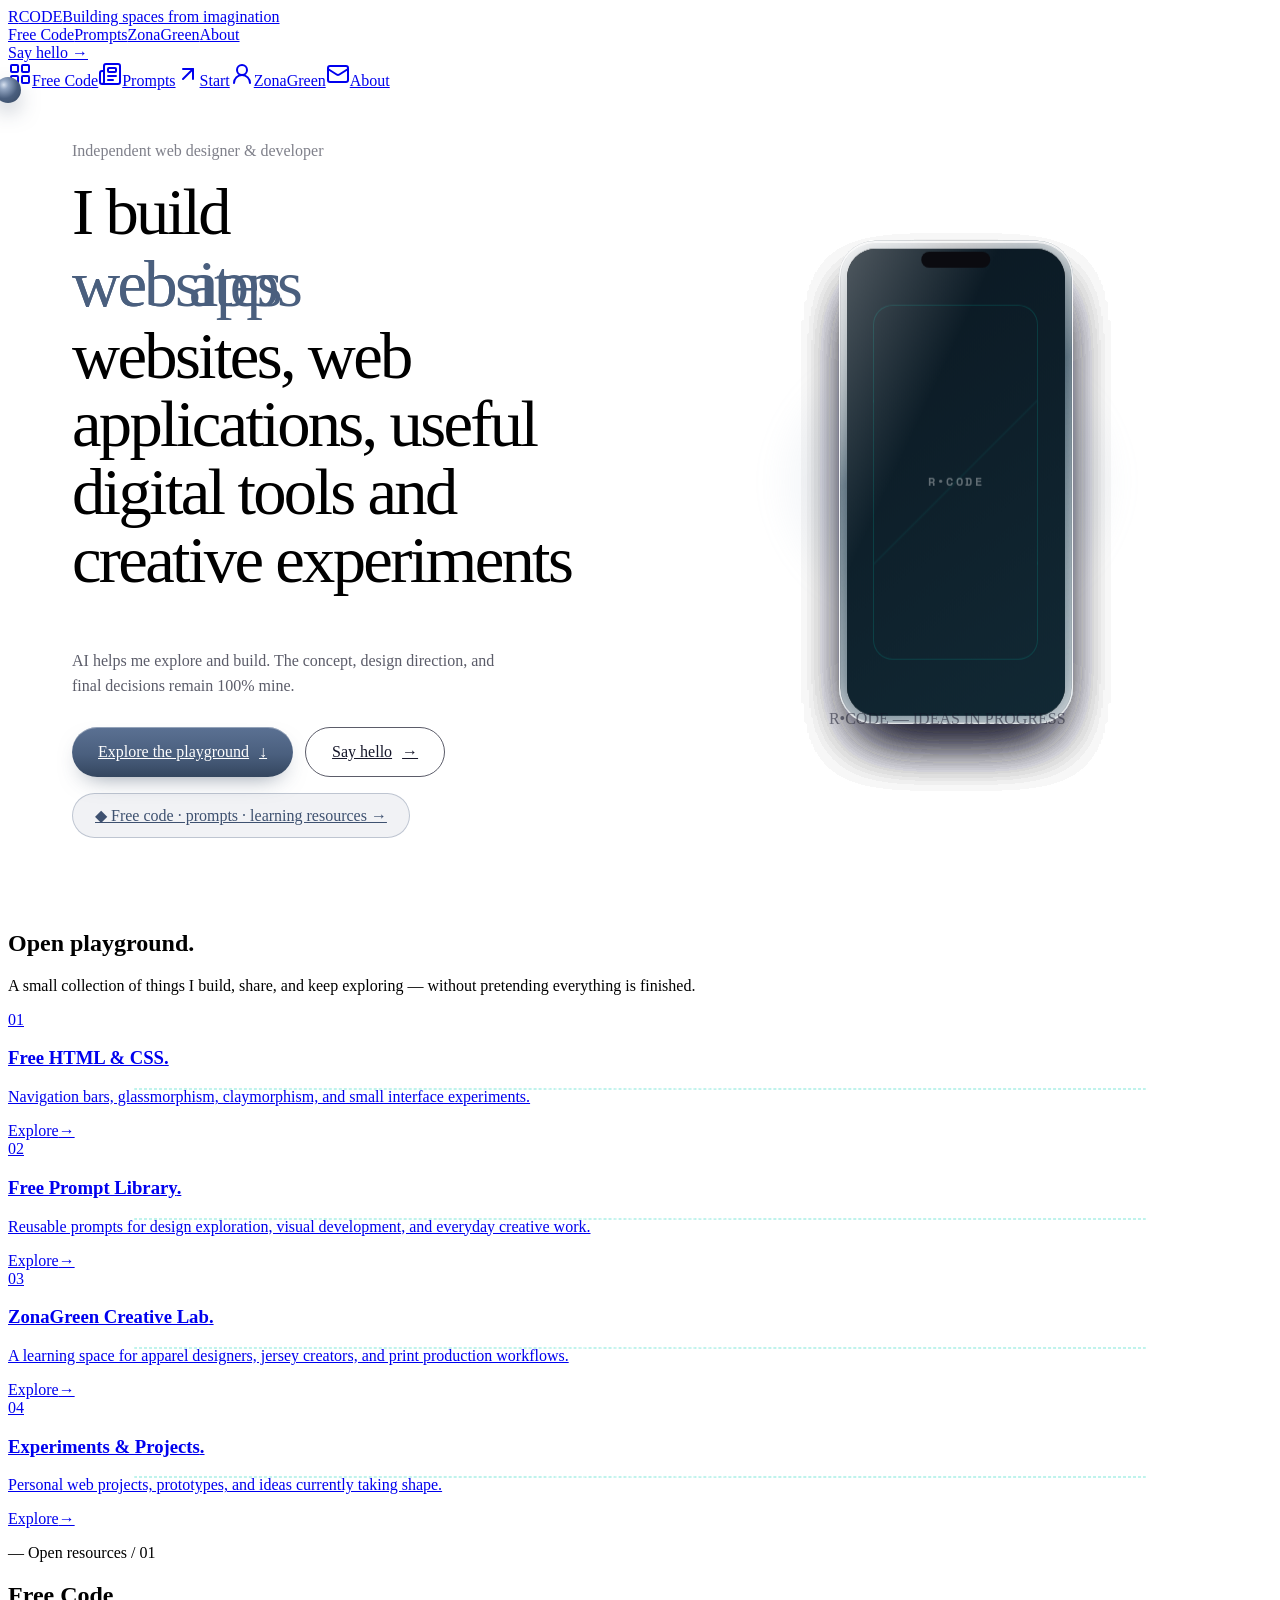
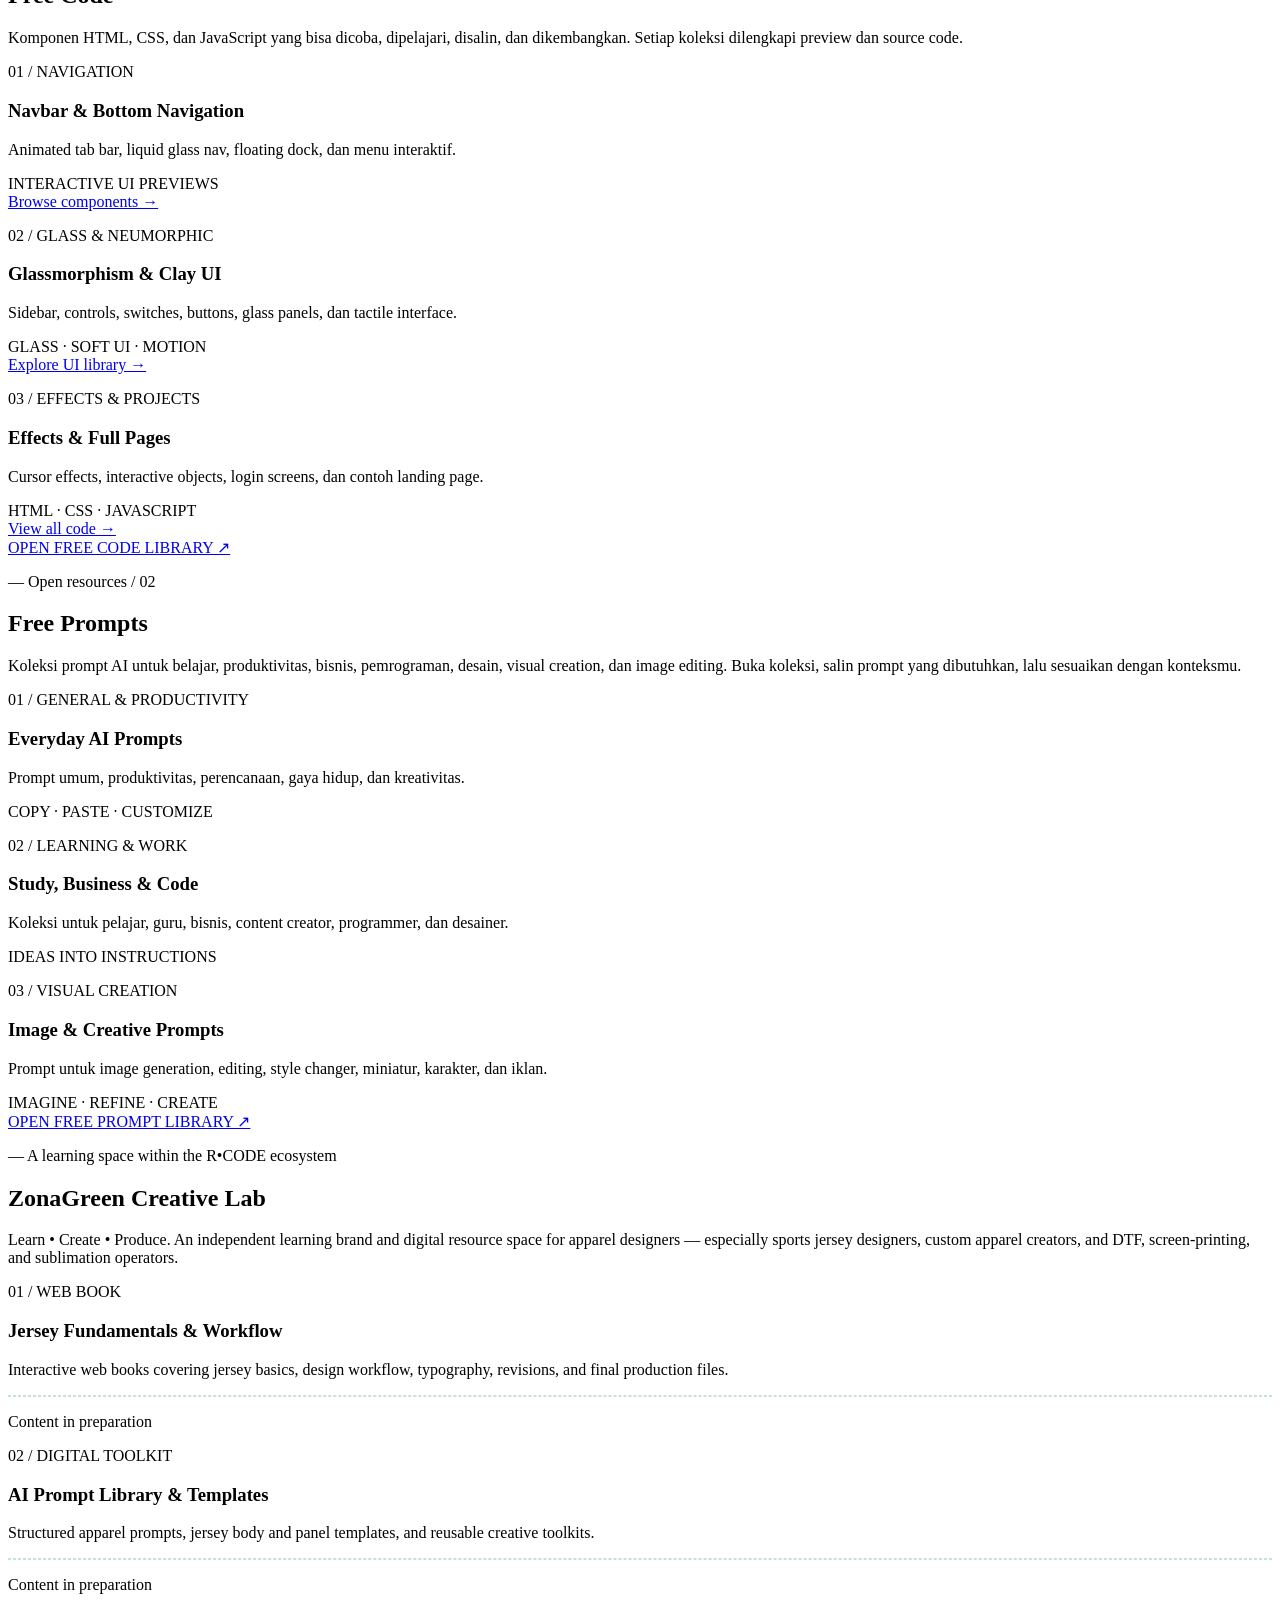
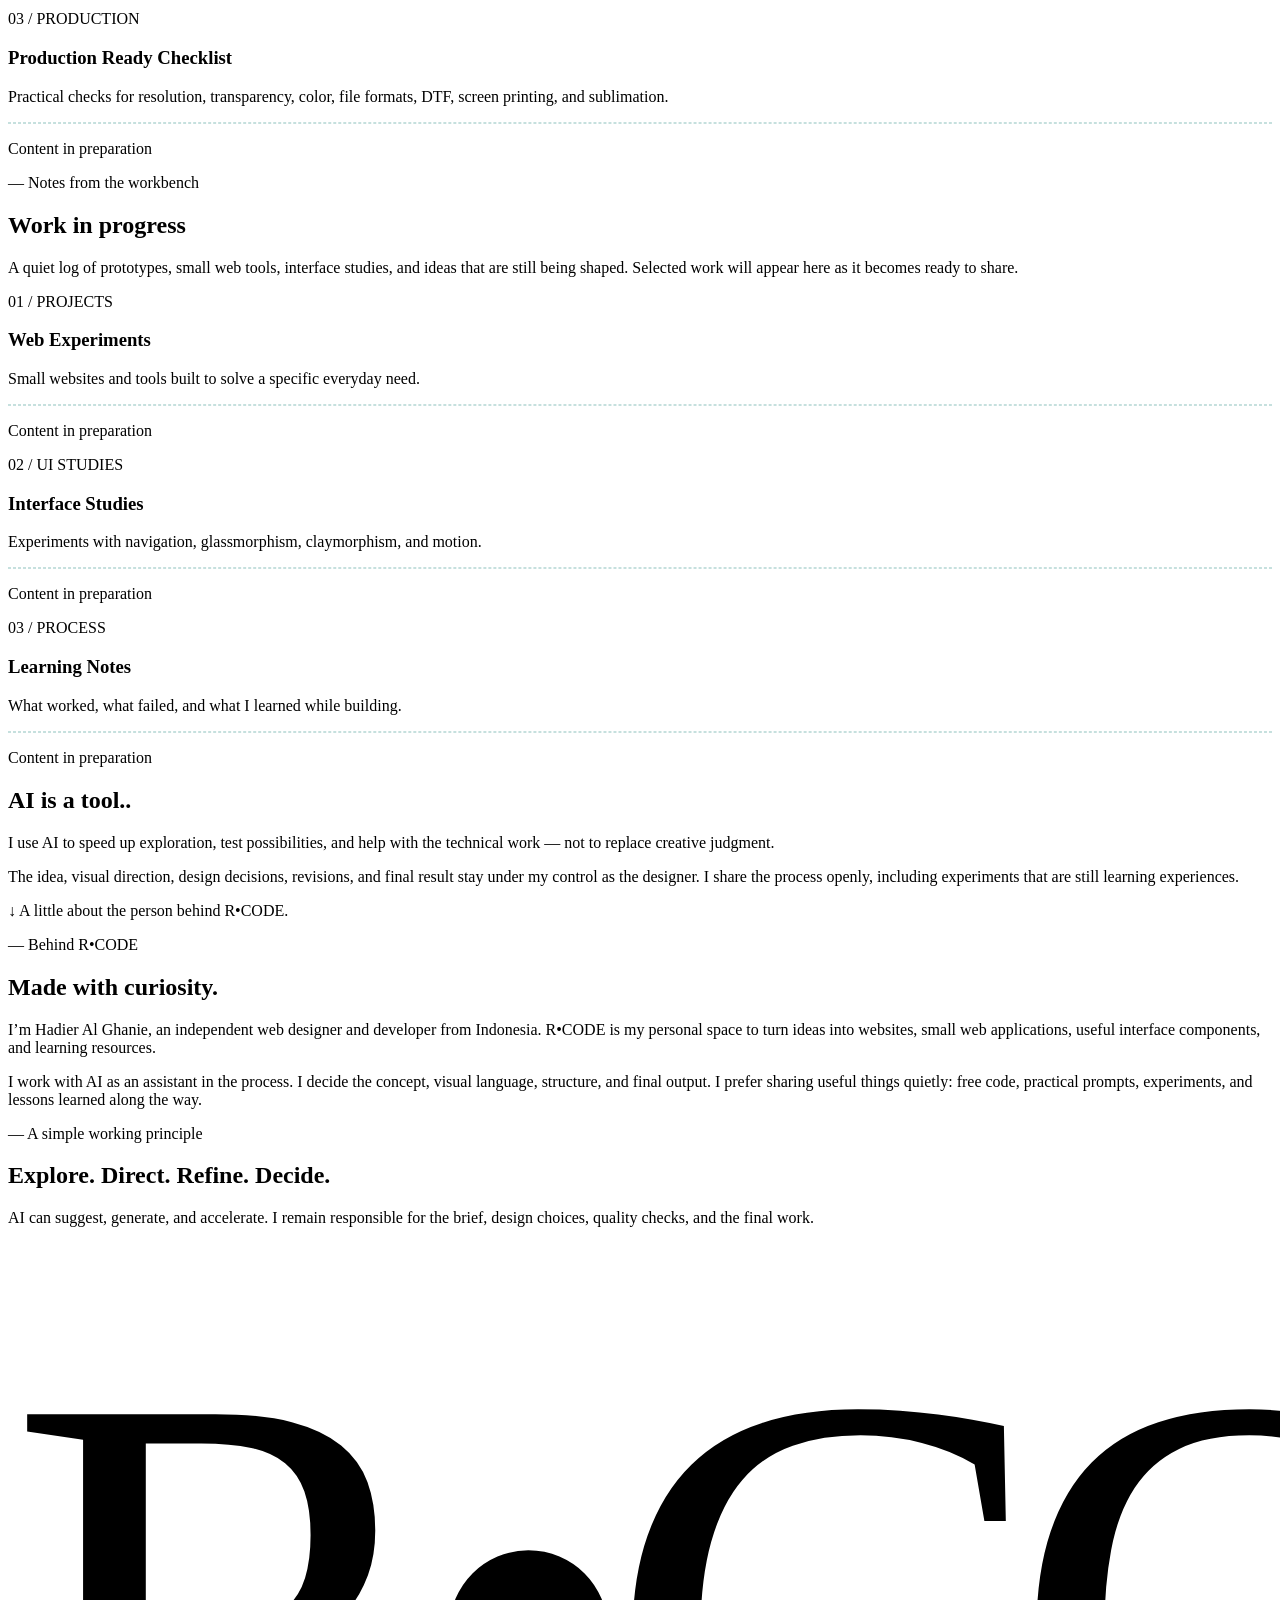
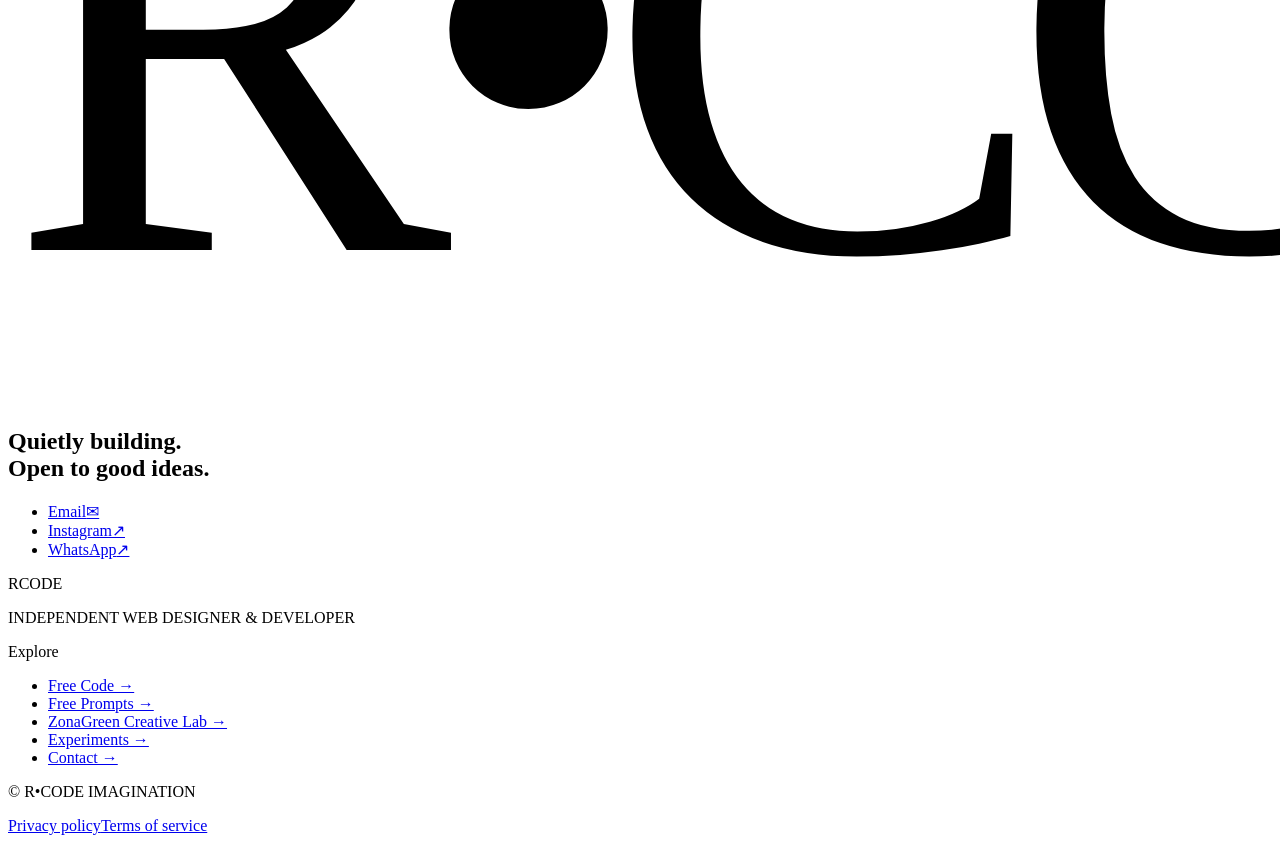
==== index.html @ 0c448fa1 "Add files via upload" ====
<!DOCTYPE html>

<html lang="id">
<!-- Mirrored from https://arungpalakka.com/ by HTTrack Website Copier/3.x [XR&CO], Wed, 18 Nov 2026 04:05:18 GMT -->
<!-- Added by HTTrack --><meta content="text/html;charset=utf-8" http-equiv="content-type"/><!-- /Added by HTTrack -->
<head><meta charset="utf-8"/><meta content="width=device-width, initial-scale=1" name="viewport"/><link data-precedence="default" href="assets/styles-ChRMwuVM.css" rel="stylesheet"/><link data-precedence="default" href="https://fonts.googleapis.com/css2?family=Bricolage+Grotesque:opsz,wght@12..96,400;12..96,500;12..96,600;12..96,700&amp;family=Inter:wght@300;400;500;600;700&amp;family=Space+Mono:wght@400;700&amp;display=swap" rel="stylesheet"/><title>R•CODE IMAGINATION — Building spaces from imagination</title><meta content="summary_large_image" name="twitter:card"/><meta content="R•CODE — ruang kreatif independen Hadier Al Ghanie. Membangun website statis dengan bantuan AI, membagikan kode HTML/CSS dan prompt gratis, serta mengembangkan ZonaGreen Creative Lab." name="description"/><meta content="R•CODE IMAGINATION — Building spaces from imagination" property="og:title"/><meta content="Independent web designer &amp; developer. Free code, prompts, and learning resources." property="og:description"/><meta content="https://arungpalakka.com/" property="og:url"/><meta content="website" property="og:type"/><meta content="id_ID" property="og:locale"/><meta content="social/og-default.jpg" property="og:image"/><meta content="image/jpeg" property="og:image:type"/><meta content="1200" property="og:image:width"/><meta content="630" property="og:image:height"/><meta content="R•CODE IMAGINATION" property="og:image:alt"/><meta content="social/og-default.jpg" name="twitter:image"/><meta content="R•CODE IMAGINATION — Building spaces from imagination" name="twitter:title"/><meta content="Building spaces from imagination. Independent web design, free code experiments, prompts, and ZonaGreen Creative Lab." name="twitter:description"/><link href="favicon.svg" rel="icon" type="image/svg+xml"/><link href="apple-touch-icon.png" rel="apple-touch-icon"/><link href="https://fonts.googleapis.com/" rel="preconnect"/><link crossorigin="anonymous" href="https://fonts.gstatic.com/" rel="preconnect"/><script type="application/ld+json">{"@context": "https://schema.org", "@type": "Person", "name": "Hadier Al Ghanie", "jobTitle": "Independent Web Designer & Developer", "url": "https://arungpalakka.com/", "email": "mailto:hadierag@gmail.com", "sameAs": ["https://www.instagram.com/rcode.imagination"], "description": "Independent creator building static websites, web applications, free code resources and learning spaces."}</script><style>
:root{--brand:#00cdb5;--brand-foreground:#071b19}
.brand-dot{background:#00cdb5!important}
.rcode-empty-screen{position:absolute;inset:0;background:linear-gradient(145deg,rgba(10,24,35,.92),rgba(18,42,54,.96));overflow:hidden}
.rcode-empty-screen:before{content:"";position:absolute;inset:12%;border:1px solid rgba(0,205,181,.18);border-radius:20px;background:linear-gradient(135deg,transparent 49.5%,rgba(0,205,181,.07) 50%,transparent 50.5%)}
.rcode-empty-screen:after{content:"R•CODE";position:absolute;left:0;right:0;top:50%;transform:translateY(-50%);text-align:center;font:600 12px/1.2 'Space Mono',monospace;letter-spacing:.2em;color:rgba(255,255,255,.35)}
.rcode-empty-media{background:linear-gradient(145deg,#17232b,#263b45 55%,#15242c);position:relative}
.rcode-empty-media:before,.rcode-content-placeholder:before{content:"";position:absolute;inset:10%;border:1px dashed rgba(0,205,181,.25);border-radius:14px}
.rcode-empty-media:after{content:"R•CODE / WORK IN PROGRESS";position:absolute;left:0;right:0;top:50%;transform:translateY(-50%);text-align:center;color:rgba(255,255,255,.4);font:10px 'Space Mono',monospace;letter-spacing:.16em}
.rcode-resource-card{transition:transform .35s ease,border-color .35s ease,box-shadow .35s ease}
.rcode-resource-card:hover{transform:translateY(-4px);border-color:rgba(0,205,181,.45);box-shadow:0 18px 42px -30px rgba(0,205,181,.4)}
.rcode-content-placeholder{position:relative;overflow:hidden;background:linear-gradient(135deg,rgba(0,205,181,.06),rgba(35,65,80,.08));border:1px dashed rgba(0,120,110,.22)}
.rcode-content-placeholder:after{content:"PLACEHOLDER";position:absolute;inset:0;display:grid;place-items:center;color:rgba(70,90,95,.45);font:10px 'Space Mono',monospace;letter-spacing:.18em}
@media(prefers-reduced-motion:reduce){.rcode-resource-card{transition:none}}
</style><style>
.ph-car>.ph-phone{will-change:transform,opacity;transition:transform .85s cubic-bezier(.2,.8,.2,1),opacity .85s ease,filter .85s ease}
.ph-car>.ph-phone[data-slot="0"]{transform:translateX(0) scale(1);z-index:8;opacity:1;filter:none}
.ph-car>.ph-phone[data-slot="-1"]{transform:translateX(-76%) scale(.82) rotateY(10deg);z-index:6;opacity:.82;filter:saturate(.8)}
.ph-car>.ph-phone[data-slot="1"]{transform:translateX(76%) scale(.82) rotateY(-10deg);z-index:6;opacity:.82;filter:saturate(.8)}
.ph-car>.ph-phone[data-slot="-2"]{transform:translateX(-142%) scale(.68) rotateY(14deg);z-index:4;opacity:.48}
.ph-car>.ph-phone[data-slot="2"]{transform:translateX(142%) scale(.68) rotateY(-14deg);z-index:4;opacity:.48}
.ph-car>.ph-phone[data-slot="far"]{transform:translateX(0) scale(.58);z-index:1;opacity:0;pointer-events:none}
@media(max-width:639px){.ph-car>.ph-phone[data-slot="-1"]{transform:translateX(-76%) scale(.82) rotateY(10deg)}.ph-car>.ph-phone[data-slot="1"]{transform:translateX(76%) scale(.82) rotateY(-10deg)}.ph-car>.ph-phone[data-slot="-2"]{transform:translateX(-142%) scale(.65) rotateY(14deg)}.ph-car>.ph-phone[data-slot="2"]{transform:translateX(142%) scale(.65) rotateY(-14deg)}}
</style><link href="assets/rcode-interactions.css" rel="stylesheet"/></head><body><!--$--><div class="min-h-screen w-full max-w-full overflow-x-clip bg-background text-foreground"><header class="fixed inset-x-0 top-0 z-50 transition-all duration-500 bg-transparent"><div class="container-x flex h-[5.5rem] items-center justify-between"><a class="flex flex-col leading-none" href="#top"><span class="text-[3.4rem] md:text-[3.5rem]"><span class="font-display font-bold inline-flex items-baseline leading-none"><span>R</span><span aria-hidden="true" class="brand-dot"></span><span>CODE</span></span></span><span class="mt-[0.15em] text-[1.05rem] md:text-[1.1rem] font-[family-name:var(--font-display)] font-normal text-foreground/85">Building spaces from imagination</span></a><nav class="relative hidden items-center gap-1 rounded-full p-1.5 font-mono-label md:flex border border-white/70 bg-white/45 shadow-[inset_0_1px_0_rgba(255,255,255,0.9),0_8px_24px_-12px_rgba(20,20,40,0.25)] backdrop-blur-xl backdrop-saturate-150"><span aria-hidden="true" class="pointer-events-none absolute inset-y-1.5 left-0 rounded-full opacity-0 transition-opacity duration-300 border border-brand/50 bg-gradient-to-b from-brand/15 to-brand/5 shadow-[inset_0_1px_1px_rgba(255,255,255,1),0_6px_16px_-6px_rgba(45,61,255,0.45)] backdrop-blur-sm backdrop-saturate-200" style="will-change:transform"></span><a class="relative z-10 rounded-full px-3 py-2 transition-colors lg:px-4 text-neutral-700 hover:text-neutral-900" href="#code">Free Code</a><a class="relative z-10 rounded-full px-3 py-2 transition-colors lg:px-4 text-brand hover:text-brand" href="#prompts">Prompts</a><a class="relative z-10 rounded-full px-3 py-2 transition-colors lg:px-4 text-neutral-700 hover:text-neutral-900" href="#zonagreen">ZonaGreen</a><a class="relative z-10 rounded-full px-3 py-2 transition-colors lg:px-4 text-brand hover:text-brand" href="#about">About</a></nav><div class="hidden md:flex items-center gap-5"><a class="relative inline-flex items-center gap-2 overflow-hidden rounded-full border border-white/30 bg-brand px-5 py-2.5 font-mono-label text-brand-foreground shadow-[inset_0_1px_0_rgba(255,255,255,0.45),0_8px_20px_-8px_rgba(40,50,240,0.6)] transition-colors before:pointer-events-none before:absolute before:inset-x-0 before:top-0 before:h-1/2 before:bg-gradient-to-b before:from-white/25 before:to-transparent hover:bg-foreground" href="#contact">Say hello →</a></div><div class="md:hidden flex items-center gap-3"></div></div></header><nav aria-label="Menu" class="md:hidden fixed inset-x-0 bottom-0 z-50 flex justify-center px-3 pb-[max(0.75rem,env(safe-area-inset-bottom))] pointer-events-none"><div class="pointer-events-auto relative flex w-full max-w-md items-center rounded-full p-1.5 font-mono-label text-[9.5px] border border-white/70 bg-white/80 shadow-[inset_0_1px_0_rgba(255,255,255,0.9),0_12px_30px_-12px_rgba(20,20,40,0.35)] backdrop-blur-xl backdrop-saturate-150"><span aria-hidden="true" class="pointer-events-none absolute left-0 top-1.5 bottom-1.5 rounded-full opacity-0 transition-opacity duration-300 border border-brand/30 bg-gradient-to-b from-brand/15 to-brand/5 shadow-[inset_0_1px_0_rgba(255,255,255,0.9),0_0_18px_-2px_rgba(45,61,255,0.45)]" style="will-change:transform, width;transform-origin:center"></span><a class="relative z-10 flex flex-1 flex-col items-center gap-0.5 rounded-full py-2 transition-colors duration-300 text-neutral-600" href="#code"><span aria-hidden="true" class="transition-transform duration-300 ease-[cubic-bezier(.34,1.8,.64,1)] [&amp;_svg]:h-5 [&amp;_svg]:w-5"><svg aria-hidden="true" class="lucide lucide-layout-grid" fill="none" height="24" stroke="currentColor" stroke-linecap="round" stroke-linejoin="round" stroke-width="2" viewbox="0 0 24 24" width="24" xmlns="http://www.w3.org/2000/svg"><rect height="7" rx="1" width="7" x="3" y="3"></rect><rect height="7" rx="1" width="7" x="14" y="3"></rect><rect height="7" rx="1" width="7" x="14" y="14"></rect><rect height="7" rx="1" width="7" x="3" y="14"></rect></svg></span><span class="leading-none">Free Code</span></a><a class="relative z-10 flex flex-1 flex-col items-center gap-0.5 rounded-full py-2 transition-colors duration-300 text-neutral-600" href="#prompts"><span aria-hidden="true" class="transition-transform duration-300 ease-[cubic-bezier(.34,1.8,.64,1)] [&amp;_svg]:h-5 [&amp;_svg]:w-5"><svg aria-hidden="true" class="lucide lucide-newspaper" fill="none" height="24" stroke="currentColor" stroke-linecap="round" stroke-linejoin="round" stroke-width="2" viewbox="0 0 24 24" width="24" xmlns="http://www.w3.org/2000/svg"><path d="M15 18h-5"></path><path d="M18 14h-8"></path><path d="M4 22h16a2 2 0 0 0 2-2V4a2 2 0 0 0-2-2H8a2 2 0 0 0-2 2v16a2 2 0 0 1-4 0v-9a2 2 0 0 1 2-2h2"></path><rect height="4" rx="1" width="8" x="10" y="6"></rect></svg></span><span class="leading-none">Prompts</span></a><a aria-label="Start a conversation" class="relative z-10 mx-1 -my-1 flex h-[3.25rem] w-[3.25rem] shrink-0 flex-col items-center justify-center overflow-hidden rounded-full border border-white/40 bg-brand text-brand-foreground shadow-[inset_0_1px_0_rgba(255,255,255,0.5),0_0_0_4px_rgba(255,255,255,0.6),0_10px_24px_-6px_rgba(45,61,255,0.75)] motion-safe:animate-[dockglow_2.8s_ease-in-out_infinite] before:pointer-events-none before:absolute before:inset-x-0 before:top-0 before:h-1/2 before:bg-gradient-to-b before:from-white/30 before:to-transparent active:scale-95 transition-transform" href="#contact"><span aria-hidden="true" class="relative [&amp;_svg]:h-5 [&amp;_svg]:w-5"><svg aria-hidden="true" class="lucide lucide-arrow-up-right" fill="none" height="24" stroke="currentColor" stroke-linecap="round" stroke-linejoin="round" stroke-width="2" viewbox="0 0 24 24" width="24" xmlns="http://www.w3.org/2000/svg"><path d="M7 7h10v10"></path><path d="M7 17 17 7"></path></svg></span><span class="relative mt-0.5 text-[8.5px] leading-none">Start</span></a><a class="relative z-10 flex flex-1 flex-col items-center gap-0.5 rounded-full py-2 transition-colors duration-300 text-neutral-600" href="#zonagreen"><span aria-hidden="true" class="transition-transform duration-300 ease-[cubic-bezier(.34,1.8,.64,1)] [&amp;_svg]:h-5 [&amp;_svg]:w-5"><svg aria-hidden="true" class="lucide lucide-user-round" fill="none" height="24" stroke="currentColor" stroke-linecap="round" stroke-linejoin="round" stroke-width="2" viewbox="0 0 24 24" width="24" xmlns="http://www.w3.org/2000/svg"><circle cx="12" cy="8" r="5"></circle><path d="M20 21a8 8 0 0 0-16 0"></path></svg></span><span class="leading-none">ZonaGreen</span></a><a class="relative z-10 flex flex-1 flex-col items-center gap-0.5 rounded-full py-2 transition-colors duration-300 text-neutral-600" href="#about"><span aria-hidden="true" class="transition-transform duration-300 ease-[cubic-bezier(.34,1.8,.64,1)] [&amp;_svg]:h-5 [&amp;_svg]:w-5"><svg aria-hidden="true" class="lucide lucide-mail" fill="none" height="24" stroke="currentColor" stroke-linecap="round" stroke-linejoin="round" stroke-width="2" viewbox="0 0 24 24" width="24" xmlns="http://www.w3.org/2000/svg"><path d="m22 7-8.991 5.727a2 2 0 0 1-2.009 0L2 7"></path><rect height="16" rx="2" width="20" x="2" y="4"></rect></svg></span><span class="leading-none">About</span></a></div><style>@keyframes dockglow{0%,100%{box-shadow:inset 0 1px 0 rgba(255,255,255,.5),0 0 0 4px rgba(255,255,255,.6),0 10px 24px -6px rgba(45,61,255,.75)}50%{box-shadow:inset 0 1px 0 rgba(255,255,255,.5),0 0 0 4px rgba(255,255,255,.6),0 10px 34px -2px rgba(45,61,255,.95)}}</style></nav><main><section class="relative w-full overflow-hidden pt-[5.5rem]" id="top"><div class="ph-hero"><div><p class="font-mono-label ph-kick">Independent web designer &amp; developer</p><h1 class="ph-h1">I build<span class="ph-word"><span class="ph-layer">websites</span><span aria-hidden="true" class="ph-layer">web apps</span></span><span class="sr-only">websites, web applications, useful digital tools and creative experiments</span></h1><p class="ph-sub">AI helps me explore and build. The concept, design direction, and final decisions remain 100% mine.</p><div class="ph-btns"><a class="ph-btn ph-btn-p font-mono-label" href="#work">Explore the playground<span aria-hidden="true">↓</span></a><a class="ph-btn ph-btn-g font-mono-label" href="#contact">Say hello<span aria-hidden="true">→</span></a></div><a class="ph-extra font-mono-label" href="#code">◆  Free code · prompts · learning resources  →</a></div><div aria-hidden="true" class="ph-car"><div class="ph-halo"></div><div class="ph-phone"><div class="ph-scr"><div class="rcode-empty-screen rcode-phone-placeholder" data-placeholder="hero-screen-01"></div></div><span class="ph-isl"></span></div><div class="ph-phone"><div class="ph-scr"><div class="rcode-empty-screen rcode-phone-placeholder" data-placeholder="hero-screen-02"></div></div><span class="ph-isl"></span></div><div class="ph-phone"><div class="ph-scr"><div class="rcode-empty-screen rcode-phone-placeholder" data-placeholder="hero-screen-03"></div></div><span class="ph-isl"></span></div><div class="ph-phone"><div class="ph-scr"><div class="rcode-empty-screen rcode-phone-placeholder" data-placeholder="hero-screen-04"></div></div><span class="ph-isl"></span></div><div class="ph-phone"><div class="ph-scr"><div class="rcode-empty-screen rcode-phone-placeholder" data-placeholder="hero-screen-05"></div></div><span class="ph-isl"></span></div><div class="ph-phone"><div class="ph-scr"><div class="rcode-empty-screen rcode-phone-placeholder" data-placeholder="hero-screen-06"></div></div><span class="ph-isl"></span></div><div class="ph-phone"><div class="ph-scr"><div class="rcode-empty-screen rcode-phone-placeholder" data-placeholder="hero-screen-07"></div></div><span class="ph-isl"></span></div><div class="ph-phone"><div class="ph-scr"><div class="rcode-empty-screen rcode-phone-placeholder" data-placeholder="hero-screen-08"></div></div><span class="ph-isl"></span></div><p class="ph-cap font-mono-label">R•CODE — IDEAS IN PROGRESS</p></div><div aria-hidden="true" class="ph-pov"><svg><line stroke="rgba(22,23,42,.8)" stroke-width="1.4"></line></svg><div class="ph-bob"></div></div><style>
        .ph-hero{--slate:#4A5F7E;--slate-d:#34465F;--slate-l:#93A6C2;position:relative;padding:clamp(10px,4vh,48px) clamp(16px,5vw,64px) clamp(40px,8vh,90px);display:grid;grid-template-columns:1.05fr .95fr;gap:clamp(20px,3vw,48px);align-items:center}
        .ph-kick{color:rgba(22,23,42,.55)}
        .ph-h1{font-family:var(--font-display);font-weight:500;letter-spacing:-.04em;line-height:1.02;font-size:clamp(36px,5.2vw,84px);margin-top:18px}
        .ph-word{position:relative;display:block;height:1.15em}
        .ph-layer{position:absolute;inset:0;display:flex;align-items:center;white-space:nowrap;color:var(--slate);will-change:clip-path}
        .ph-sub{max-width:440px;margin-top:clamp(18px,3vh,28px);font-size:clamp(16px,1.25vw,18px);line-height:1.55;color:rgba(22,23,42,.7)}
        .ph-btns{display:flex;gap:12px;flex-wrap:wrap;margin-top:28px}
        .ph-btn{display:inline-flex;align-items:center;justify-content:center;gap:10px;padding:15px 26px;border-radius:999px;transition:transform .25s ease,background .25s ease,color .25s ease}
        .ph-btn:hover{transform:translateY(-1px)}
        .ph-btn-p{color:#fff;background:linear-gradient(180deg,#5B7193,var(--slate) 55%,var(--slate-d));box-shadow:inset 0 1px 0 rgba(255,255,255,.35),0 10px 24px -12px rgba(52,70,95,.65)}
        .ph-btn-g{color:#16172A;border:1px solid rgba(22,23,42,.7)}
        .ph-btn-g:hover{background:#16172A;color:#F6F3EB}
        .ph-extra{display:inline-flex;align-items:center;gap:10px;margin-top:16px;padding:12px 22px;border-radius:999px;color:#3E5170;background:rgba(74,95,126,.08);border:1px solid rgba(74,95,126,.3);transition:background .25s,color .25s,border-color .25s}.ph-extra:hover{background:linear-gradient(180deg,#5D7395,#3E5170);color:#fff;border-color:transparent}
        .ph-pov{position:absolute;inset:0;pointer-events:none;overflow:visible;z-index:2}
        .ph-pov svg{position:absolute;inset:0;width:100%;height:100%;overflow:visible}
        .ph-bob{position:absolute;width:26px;height:26px;border-radius:50%;transform:translate(-50%,-50%);background:radial-gradient(circle at 34% 30%,#D6E0EE 0,var(--slate-l) 18%,var(--slate) 55%,var(--slate-d) 100%);box-shadow:0 10px 22px -4px rgba(52,70,95,.5)}
        .ph-car{position:relative;height:clamp(300px,40vw,560px);perspective:1400px}
        .ph-halo{position:absolute;left:50%;top:50%;width:70%;height:60%;transform:translate(-50%,-50%);background:radial-gradient(closest-side,rgba(147,166,194,.38),rgba(147,166,194,0));filter:blur(10px)}
        .ph-phone{position:absolute;left:50%;top:50%;translate:0 -50%;width:clamp(120px,17vw,250px);aspect-ratio:9/19.3;margin-left:calc(clamp(120px,17vw,250px)/-2);transform-style:preserve-3d;transition:transform .95s cubic-bezier(.2,.8,.2,1),opacity .95s ease,filter .95s ease;border-radius:36px;padding:7px;background:linear-gradient(150deg,rgba(255,255,255,.75),rgba(255,255,255,.18) 40%,rgba(255,255,255,.45));border:1px solid rgba(255,255,255,.8);box-shadow:inset 0 1px 0 rgba(255,255,255,.9),inset 0 0 0 1px rgba(22,23,42,.06),0 30px 60px -28px rgba(22,23,42,.45);backdrop-filter:blur(14px) saturate(160%);-webkit-backdrop-filter:blur(14px) saturate(160%)}
        .ph-scr{position:relative;width:100%;height:100%;border-radius:29px;overflow:hidden;background:#111}
        .ph-scr video{position:absolute;inset:0;width:100%;height:100%;object-fit:cover}
        .ph-isl{position:absolute;top:10px;left:50%;width:30%;height:16px;transform:translateX(-50%);border-radius:10px;background:#0b0b10;z-index:2}
        .ph-phone::after{content:"";position:absolute;inset:7px;border-radius:29px;background:linear-gradient(115deg,rgba(255,255,255,.28),rgba(255,255,255,0) 35%);pointer-events:none}
        .ph-cap{position:absolute;left:0;right:0;bottom:-6px;text-align:center;color:rgba(22,23,42,.55)}
        @media(max-width:1000px){.ph-btn{padding:13px 18px}}
        @media(max-width:639px){.ph-hero{grid-template-columns:1fr}.ph-car{height:440px;margin-top:6px}.ph-phone{width:190px;margin-left:-95px}.ph-h1{font-size:clamp(34px,9.6vw,52px)}.ph-btn{width:100%}}
      </style></div></section><section class="scroll-mt-24 border-t border-hairline bg-foreground text-background py-16 md:py-24 lg:py-32" id="work"><div class="container-x"><div class="reveal flex flex-wrap items-end justify-between gap-6"><h2 class="font-display font-light whitespace-nowrap text-[14vw] leading-[0.95] md:text-[10vw] lg:text-[9rem] xl:text-[11rem]">Open playground<span class="text-brand">.</span></h2><p class="max-w-xs text-sm leading-relaxed text-background/70 md:text-right">A small collection of things I build, share, and keep exploring — without pretending everything is finished.</p></div><div class="mt-12 md:mt-20 lg:mt-28 grid grid-cols-1 md:grid-cols-2 gap-6 md:gap-8 xl:gap-10"><div class="reveal h-full"><a class="glass-card group relative flex flex-col h-full scroll-mt-32 rounded-2xl p-5 md:p-6 xl:p-7" href="#code" id="agents"><span class="font-mono-label text-background/50 text-[0.65rem] md:text-[0.7rem] tracking-[0.25em]">01</span><h3 class="font-display font-light mt-3 leading-[0.95] tracking-[-0.02em] text-[2rem] md:text-[2.25rem] xl:text-[2.75rem] min-h-[1.9em] line-clamp-2 flex items-start"><span>Free HTML &amp; CSS</span><span class="text-brand">.</span></h3><div class="mt-5 w-full aspect-square overflow-hidden rounded-xl rcode-empty-media" data-placeholder="free-html-&amp;-css"></div><p class="mt-5 font-mono-label text-[0.68rem] md:text-[0.72rem] tracking-[0.16em] uppercase text-background/55 min-h-[3.2em] mb-5 line-clamp-2">Navigation bars, glassmorphism, claymorphism, and small interface experiments.</p><div class="mt-auto pt-5 border-t border-background/10 inline-flex items-center gap-2 font-mono-label text-[0.7rem] uppercase tracking-[0.2em] text-background/80 transition-all group-hover:gap-4 group-hover:text-brand">Explore<span>→</span></div></a></div><div class="reveal h-full"><a class="glass-card group relative flex flex-col h-full scroll-mt-32 rounded-2xl p-5 md:p-6 xl:p-7" href="#prompts" id="imagery"><span class="font-mono-label text-background/50 text-[0.65rem] md:text-[0.7rem] tracking-[0.25em]">02</span><h3 class="font-display font-light mt-3 leading-[0.95] tracking-[-0.02em] text-[2rem] md:text-[2.25rem] xl:text-[2.75rem] min-h-[1.9em] line-clamp-2 flex items-start"><span>Free Prompt Library</span><span class="text-brand">.</span></h3><div class="mt-5 w-full aspect-square overflow-hidden rounded-xl rcode-empty-media" data-placeholder="free-prompt-library"></div><p class="mt-5 font-mono-label text-[0.68rem] md:text-[0.72rem] tracking-[0.16em] uppercase text-background/55 min-h-[3.2em] mb-5 line-clamp-2">Reusable prompts for design exploration, visual development, and everyday creative work.</p><div class="mt-auto pt-5 border-t border-background/10 inline-flex items-center gap-2 font-mono-label text-[0.7rem] uppercase tracking-[0.2em] text-background/80 transition-all group-hover:gap-4 group-hover:text-brand">Explore<span>→</span></div></a></div><div class="reveal h-full"><a class="glass-card group relative flex flex-col h-full scroll-mt-32 rounded-2xl p-5 md:p-6 xl:p-7" href="#zonagreen" id="video"><span class="font-mono-label text-background/50 text-[0.65rem] md:text-[0.7rem] tracking-[0.25em]">03</span><h3 class="font-display font-light mt-3 leading-[0.95] tracking-[-0.02em] text-[2rem] md:text-[2.25rem] xl:text-[2.75rem] min-h-[1.9em] line-clamp-2 flex items-start"><span>ZonaGreen Creative Lab</span><span class="text-brand">.</span></h3><div class="mt-5 w-full aspect-square overflow-hidden rounded-xl rcode-empty-media" data-placeholder="zonagreen-creative-lab"></div><p class="mt-5 font-mono-label text-[0.68rem] md:text-[0.72rem] tracking-[0.16em] uppercase text-background/55 min-h-[3.2em] mb-5 line-clamp-2">A learning space for apparel designers, jersey creators, and print production workflows.</p><div class="mt-auto pt-5 border-t border-background/10 inline-flex items-center gap-2 font-mono-label text-[0.7rem] uppercase tracking-[0.2em] text-background/80 transition-all group-hover:gap-4 group-hover:text-brand">Explore<span>→</span></div></a></div><div class="reveal h-full"><a class="glass-card group relative flex flex-col h-full scroll-mt-32 rounded-2xl p-5 md:p-6 xl:p-7" href="#experiments" id="apps"><span class="font-mono-label text-background/50 text-[0.65rem] md:text-[0.7rem] tracking-[0.25em]">04</span><h3 class="font-display font-light mt-3 leading-[0.95] tracking-[-0.02em] text-[2rem] md:text-[2.25rem] xl:text-[2.75rem] min-h-[1.9em] line-clamp-2 flex items-start"><span>Experiments &amp; Projects</span><span class="text-brand">.</span></h3><div class="mt-5 w-full aspect-square overflow-hidden rounded-xl rcode-empty-media" data-placeholder="experiments-&amp;-projects"></div><p class="mt-5 font-mono-label text-[0.68rem] md:text-[0.72rem] tracking-[0.16em] uppercase text-background/55 min-h-[3.2em] mb-5 line-clamp-2">Personal web projects, prototypes, and ideas currently taking shape.</p><div class="mt-auto pt-5 border-t border-background/10 inline-flex items-center gap-2 font-mono-label text-[0.7rem] uppercase tracking-[0.2em] text-background/80 transition-all group-hover:gap-4 group-hover:text-brand">Explore<span>→</span></div></a></div></div></div></section><section class="border-t border-hairline bg-background py-20 md:py-28" id="code"><div class="container-x"><p class="font-mono-label text-brand">— Open resources / 01</p><h2 class="font-display mt-4 text-4xl md:text-6xl">Free Code</h2><p class="mt-5 max-w-2xl text-base leading-relaxed text-muted-foreground">Komponen HTML, CSS, dan JavaScript yang bisa dicoba, dipelajari, disalin, dan dikembangkan. Setiap koleksi dilengkapi preview dan source code.</p><div class="mt-10 grid gap-4 md:grid-cols-3"><article class="rcode-resource-card rounded-2xl border border-foreground/10 bg-white/45 p-5 md:p-6"><p class="font-mono-label text-xs text-muted-foreground">01 / NAVIGATION</p><h3 class="mt-5 font-display text-2xl">Navbar &amp; Bottom Navigation</h3><p class="mt-3 text-sm leading-relaxed text-muted-foreground">Animated tab bar, liquid glass nav, floating dock, dan menu interaktif.</p><div class="mt-6 aspect-[16/9] rounded-xl overflow-hidden bg-[#18252c] flex items-center justify-center"><span class="font-mono-label text-xs text-[#8ff7e6]">INTERACTIVE UI PREVIEWS</span></div><a class="inline-flex mt-5 font-mono-label text-xs text-brand hover:gap-3 transition-all" href="code-library.html">Browse components →</a></article><article class="rcode-resource-card rounded-2xl border border-foreground/10 bg-white/45 p-5 md:p-6"><p class="font-mono-label text-xs text-muted-foreground">02 / GLASS &amp; NEUMORPHIC</p><h3 class="mt-5 font-display text-2xl">Glassmorphism &amp; Clay UI</h3><p class="mt-3 text-sm leading-relaxed text-muted-foreground">Sidebar, controls, switches, buttons, glass panels, dan tactile interface.</p><div class="mt-6 aspect-[16/9] rounded-xl overflow-hidden bg-gradient-to-br from-[#dce9e9] to-[#9baeb4] flex items-center justify-center"><span class="font-mono-label text-xs text-[#24343b]">GLASS · SOFT UI · MOTION</span></div><a class="inline-flex mt-5 font-mono-label text-xs text-brand hover:gap-3 transition-all" href="code-library.html">Explore UI library →</a></article><article class="rcode-resource-card rounded-2xl border border-foreground/10 bg-white/45 p-5 md:p-6"><p class="font-mono-label text-xs text-muted-foreground">03 / EFFECTS &amp; PROJECTS</p><h3 class="mt-5 font-display text-2xl">Effects &amp; Full Pages</h3><p class="mt-3 text-sm leading-relaxed text-muted-foreground">Cursor effects, interactive objects, login screens, dan contoh landing page.</p><div class="mt-6 aspect-[16/9] rounded-xl overflow-hidden bg-[#1c292e] flex items-center justify-center"><span class="font-mono-label text-xs text-[#8ff7e6]">HTML · CSS · JAVASCRIPT</span></div><a class="inline-flex mt-5 font-mono-label text-xs text-brand hover:gap-3 transition-all" href="code-library.html">View all code →</a></article></div><div class="mt-8"><a href="code-library.html" class="inline-flex rounded-full bg-foreground text-background px-7 py-4 font-mono-label text-xs hover:bg-brand hover:text-foreground transition-colors">OPEN FREE CODE LIBRARY ↗</a></div></div></section><section class="border-t border-hairline bg-foreground text-background py-20 md:py-28" id="prompts"><div class="container-x"><p class="font-mono-label text-brand">— Open resources / 02</p><h2 class="font-display mt-4 text-4xl md:text-6xl">Free Prompts</h2><p class="mt-5 max-w-2xl text-base leading-relaxed text-background/65">Koleksi prompt AI untuk belajar, produktivitas, bisnis, pemrograman, desain, visual creation, dan image editing. Buka koleksi, salin prompt yang dibutuhkan, lalu sesuaikan dengan konteksmu.</p><div class="mt-10 grid gap-4 md:grid-cols-3"><article class="rcode-resource-card rounded-2xl border border-background/15 bg-background/5 p-5 md:p-6"><p class="font-mono-label text-xs text-brand">01 / GENERAL &amp; PRODUCTIVITY</p><h3 class="mt-5 font-display text-2xl">Everyday AI Prompts</h3><p class="mt-3 text-sm leading-relaxed text-background/65">Prompt umum, produktivitas, perencanaan, gaya hidup, dan kreativitas.</p><div class="mt-6 aspect-[16/9] rounded-xl border border-background/10 bg-white/5 flex items-center justify-center"><span class="font-mono-label text-xs text-background/50">COPY · PASTE · CUSTOMIZE</span></div></article><article class="rcode-resource-card rounded-2xl border border-background/15 bg-background/5 p-5 md:p-6"><p class="font-mono-label text-xs text-brand">02 / LEARNING &amp; WORK</p><h3 class="mt-5 font-display text-2xl">Study, Business &amp; Code</h3><p class="mt-3 text-sm leading-relaxed text-background/65">Koleksi untuk pelajar, guru, bisnis, content creator, programmer, dan desainer.</p><div class="mt-6 aspect-[16/9] rounded-xl border border-background/10 bg-white/5 flex items-center justify-center"><span class="font-mono-label text-xs text-background/50">IDEAS INTO INSTRUCTIONS</span></div></article><article class="rcode-resource-card rounded-2xl border border-background/15 bg-background/5 p-5 md:p-6"><p class="font-mono-label text-xs text-brand">03 / VISUAL CREATION</p><h3 class="mt-5 font-display text-2xl">Image &amp; Creative Prompts</h3><p class="mt-3 text-sm leading-relaxed text-background/65">Prompt untuk image generation, editing, style changer, miniatur, karakter, dan iklan.</p><div class="mt-6 aspect-[16/9] rounded-xl border border-background/10 bg-white/5 flex items-center justify-center"><span class="font-mono-label text-xs text-background/50">IMAGINE · REFINE · CREATE</span></div></article></div><div class="mt-8"><a href="prompt-library.html" class="inline-flex rounded-full bg-brand text-foreground px-7 py-4 font-mono-label text-xs hover:bg-white transition-colors">OPEN FREE PROMPT LIBRARY ↗</a></div></div></section><section class="border-t border-hairline bg-background py-20 md:py-28" id="zonagreen"><div class="container-x"><p class="font-mono-label text-brand">— A learning space within the R•CODE ecosystem</p><h2 class="font-display mt-4 text-4xl md:text-6xl">ZonaGreen Creative Lab</h2><p class="mt-5 max-w-2xl text-base leading-relaxed text-muted-foreground">Learn • Create • Produce. An independent learning brand and digital resource space for apparel designers — especially sports jersey designers, custom apparel creators, and DTF, screen-printing, and sublimation operators.</p><div class="mt-10 grid gap-4 md:grid-cols-3"><article class="rcode-resource-card rounded-2xl border border-foreground/10 bg-white/45 p-5 md:p-6 backdrop-blur-sm"><p class="font-mono-label text-xs text-muted-foreground">01 / WEB BOOK</p><h3 class="mt-5 font-display text-2xl">Jersey Fundamentals &amp; Workflow</h3><p class="mt-3 text-sm leading-relaxed text-muted-foreground">Interactive web books covering jersey basics, design workflow, typography, revisions, and final production files.</p><div aria-label="Content placeholder — replace when ready" class="rcode-content-placeholder mt-6 aspect-[16/9] rounded-xl"></div><p class="mt-4 font-mono-label text-[0.65rem] uppercase tracking-widest text-muted-foreground">Content in preparation</p></article><article class="rcode-resource-card rounded-2xl border border-foreground/10 bg-white/45 p-5 md:p-6 backdrop-blur-sm"><p class="font-mono-label text-xs text-muted-foreground">02 / DIGITAL TOOLKIT</p><h3 class="mt-5 font-display text-2xl">AI Prompt Library &amp; Templates</h3><p class="mt-3 text-sm leading-relaxed text-muted-foreground">Structured apparel prompts, jersey body and panel templates, and reusable creative toolkits.</p><div aria-label="Content placeholder — replace when ready" class="rcode-content-placeholder mt-6 aspect-[16/9] rounded-xl"></div><p class="mt-4 font-mono-label text-[0.65rem] uppercase tracking-widest text-muted-foreground">Content in preparation</p></article><article class="rcode-resource-card rounded-2xl border border-foreground/10 bg-white/45 p-5 md:p-6 backdrop-blur-sm"><p class="font-mono-label text-xs text-muted-foreground">03 / PRODUCTION</p><h3 class="mt-5 font-display text-2xl">Production Ready Checklist</h3><p class="mt-3 text-sm leading-relaxed text-muted-foreground">Practical checks for resolution, transparency, color, file formats, DTF, screen printing, and sublimation.</p><div aria-label="Content placeholder — replace when ready" class="rcode-content-placeholder mt-6 aspect-[16/9] rounded-xl"></div><p class="mt-4 font-mono-label text-[0.65rem] uppercase tracking-widest text-muted-foreground">Content in preparation</p></article></div></div></section><section class="border-t border-hairline bg-foreground text-background py-20 md:py-28" id="experiments"><div class="container-x"><p class="font-mono-label text-brand">— Notes from the workbench</p><h2 class="font-display mt-4 text-4xl md:text-6xl">Work in progress</h2><p class="mt-5 max-w-2xl text-base leading-relaxed text-muted-foreground">A quiet log of prototypes, small web tools, interface studies, and ideas that are still being shaped. Selected work will appear here as it becomes ready to share.</p><div class="mt-10 grid gap-4 md:grid-cols-3"><article class="rcode-resource-card rounded-2xl border border-foreground/10 bg-white/45 p-5 md:p-6 backdrop-blur-sm"><p class="font-mono-label text-xs text-muted-foreground">01 / PROJECTS</p><h3 class="mt-5 font-display text-2xl">Web Experiments</h3><p class="mt-3 text-sm leading-relaxed text-muted-foreground">Small websites and tools built to solve a specific everyday need.</p><div aria-label="Content placeholder — replace when ready" class="rcode-content-placeholder mt-6 aspect-[16/9] rounded-xl"></div><p class="mt-4 font-mono-label text-[0.65rem] uppercase tracking-widest text-muted-foreground">Content in preparation</p></article><article class="rcode-resource-card rounded-2xl border border-foreground/10 bg-white/45 p-5 md:p-6 backdrop-blur-sm"><p class="font-mono-label text-xs text-muted-foreground">02 / UI STUDIES</p><h3 class="mt-5 font-display text-2xl">Interface Studies</h3><p class="mt-3 text-sm leading-relaxed text-muted-foreground">Experiments with navigation, glassmorphism, claymorphism, and motion.</p><div aria-label="Content placeholder — replace when ready" class="rcode-content-placeholder mt-6 aspect-[16/9] rounded-xl"></div><p class="mt-4 font-mono-label text-[0.65rem] uppercase tracking-widest text-muted-foreground">Content in preparation</p></article><article class="rcode-resource-card rounded-2xl border border-foreground/10 bg-white/45 p-5 md:p-6 backdrop-blur-sm"><p class="font-mono-label text-xs text-muted-foreground">03 / PROCESS</p><h3 class="mt-5 font-display text-2xl">Learning Notes</h3><p class="mt-3 text-sm leading-relaxed text-muted-foreground">What worked, what failed, and what I learned while building.</p><div aria-label="Content placeholder — replace when ready" class="rcode-content-placeholder mt-6 aspect-[16/9] rounded-xl"></div><p class="mt-4 font-mono-label text-[0.65rem] uppercase tracking-widest text-muted-foreground">Content in preparation</p></article></div></div></section><section class="border-t border-hairline bg-background text-foreground py-24 md:py-32" id="about-intro"><div class="reveal container-x grid gap-16 md:grid-cols-12 md:gap-10"><div class="md:col-span-5 md:col-start-1"><h2 class="font-display text-4xl leading-[1.05] md:text-6xl">AI is a tool.<span class="text-brand">.</span></h2></div><div class="md:col-span-6 md:col-start-7 space-y-6 text-lg leading-relaxed text-muted-foreground"><p>I use AI to speed up exploration, test possibilities, and help with the technical work — not to replace creative judgment.</p><p>The idea, visual direction, design decisions, revisions, and final result stay under my control as the designer. I share the process openly, including experiments that are still learning experiences.</p><p class="font-mono-label text-foreground/60">↓  A little about the person behind R•CODE.</p></div></div></section><section class="border-t border-hairline bg-foreground text-background py-24 md:py-32" id="about"><div class="reveal container-x grid gap-16 md:grid-cols-12 md:gap-10"><div class="md:col-span-5 md:col-start-1"><p class="font-mono-label text-brand">— Behind R•CODE</p><h2 class="font-display mt-4 text-4xl leading-[1.05] md:text-5xl">Made with curiosity<span class="text-brand">.</span></h2></div><div class="md:col-span-6 md:col-start-7 space-y-6 text-base leading-relaxed text-background/70"><p>I’m Hadier Al Ghanie, an independent web designer and developer from Indonesia. R•CODE is my personal space to turn ideas into websites, small web applications, useful interface components, and learning resources.</p><p>I work with AI as an assistant in the process. I decide the concept, visual language, structure, and final output. I prefer sharing useful things quietly: free code, practical prompts, experiments, and lessons learned along the way.</p></div></div></section><section class="relative border-t border-hairline bg-background py-16 md:py-20 overflow-hidden" id="principles"><div class="container-x py-16 md:py-20"><p class="font-mono-label text-muted-foreground">— A simple working principle</p><h2 class="font-display mt-4 text-4xl md:text-6xl">Explore. Direct. Refine. Decide.</h2><p class="mt-6 max-w-2xl text-base leading-relaxed text-muted-foreground">AI can suggest, generate, and accelerate. I remain responsible for the brief, design choices, quality checks, and the final work.</p></div></section><section class="relative overflow-hidden border-t border-hairline text-white pt-20 md:pt-24 pb-0 bg-[linear-gradient(180deg,#566C8C_0%,#4A5F7E_45%,#3E5170_100%)]" id="contact"><span aria-hidden="true" class="pointer-events-none absolute left-1/2 top-[18%] z-0 -translate-x-1/2 select-none whitespace-nowrap font-display font-bold leading-[0.85] text-white/[0.07] will-change-transform" style="font-size:clamp(20rem, 52vw, 56rem);letter-spacing:-0.06em">R•CODE</span><div class="container-x relative z-10"><div class="relative md:grid md:grid-cols-12 md:gap-x-12"><h2 class="reveal font-display text-4xl leading-[1.05] md:col-span-8 md:text-6xl">Quietly building.<br/>Open to good ideas<span class="text-background">.</span></h2><div class="mt-8 md:col-span-12 md:mt-10"><ul class="flex flex-col gap-3 sm:flex-row sm:flex-wrap sm:gap-4 md:pr-[260px] lg:pr-[320px]"><li><a class="group relative inline-flex w-full items-center justify-between gap-4 overflow-hidden rounded-full border border-white/35 bg-white/15 px-8 py-4 font-display text-2xl text-white shadow-[inset_0_1px_0_rgba(255,255,255,0.55),inset_0_-1px_0_rgba(255,255,255,0.12),0_10px_30px_-10px_rgba(0,0,0,0.35)] backdrop-blur-xl backdrop-saturate-150 transition-all duration-300 before:pointer-events-none before:absolute before:inset-x-0 before:top-0 before:h-1/2 before:rounded-t-full before:bg-gradient-to-b before:from-white/25 before:to-transparent hover:gap-6 hover:bg-white/25 hover:border-white/50 focus-visible:outline-none focus-visible:ring-2 focus-visible:ring-white/70 sm:w-auto" href="mailto:hadierag@gmail.com"><span class="relative">Email</span><span class="relative flex h-8 w-8 items-center justify-center rounded-full bg-white/20 text-base transition-transform group-hover:translate-x-1">✉</span></a></li><li><a class="group relative inline-flex w-full items-center justify-between gap-4 overflow-hidden rounded-full border border-white/35 bg-white/15 px-8 py-4 font-display text-2xl text-white shadow-[inset_0_1px_0_rgba(255,255,255,0.55),inset_0_-1px_0_rgba(255,255,255,0.12),0_10px_30px_-10px_rgba(0,0,0,0.35)] backdrop-blur-xl backdrop-saturate-150 transition-all duration-300 before:pointer-events-none before:absolute before:inset-x-0 before:top-0 before:h-1/2 before:rounded-t-full before:bg-gradient-to-b before:from-white/25 before:to-transparent hover:gap-6 hover:bg-white/25 hover:border-white/50 focus-visible:outline-none focus-visible:ring-2 focus-visible:ring-white/70 sm:w-auto" href="https://www.instagram.com/rcode.imagination" rel="noopener noreferrer" target="_blank"><span class="relative">Instagram</span><span class="relative flex h-8 w-8 items-center justify-center rounded-full bg-white/20 text-base transition-transform group-hover:translate-x-1">↗</span></a></li><li><a class="group relative inline-flex w-full items-center justify-between gap-4 overflow-hidden rounded-full border border-white/35 bg-white/15 px-8 py-4 font-display text-2xl text-white shadow-[inset_0_1px_0_rgba(255,255,255,0.55),inset_0_-1px_0_rgba(255,255,255,0.12),0_10px_30px_-10px_rgba(0,0,0,0.35)] backdrop-blur-xl backdrop-saturate-150 transition-all duration-300 before:pointer-events-none before:absolute before:inset-x-0 before:top-0 before:h-1/2 before:rounded-t-full before:bg-gradient-to-b before:from-white/25 before:to-transparent hover:gap-6 hover:bg-white/25 hover:border-white/50 focus-visible:outline-none focus-visible:ring-2 focus-visible:ring-white/70 sm:w-auto" href="https://wa.me/6282319527214" rel="noopener noreferrer" target="_blank"><span class="relative">WhatsApp</span><span class="relative flex h-8 w-8 items-center justify-center rounded-full bg-white/20 text-base transition-transform group-hover:translate-x-1">↗</span></a></li></ul></div><div class="pointer-events-none absolute bottom-0 right-0 hidden md:block z-[5] xl:right-[6%]"><div aria-hidden="false" class="relative w-[240px] h-[240px] lg:w-[300px] lg:h-[300px]"></div></div></div><div class="hidden md:block md:h-16 lg:h-20"></div></div><div class="mt-10 flex justify-end md:hidden"><div aria-hidden="false" class="relative h-[220px] w-[220px] sm:h-[250px] sm:w-[250px] -mr-4"></div></div></section></main><footer class="border-t border-foreground bg-background pt-12 pb-28 md:py-16 overflow-hidden"><div class="container-x"><div class="w-full"><span class="font-display font-bold inline-flex items-baseline leading-none text-[4.5rem] sm:text-[6rem] md:text-[28vw] lg:text-[32vw] leading-none"><span>R</span><span aria-hidden="true" class="brand-dot"></span><span>CODE</span></span><p class="mt-2 md:mt-3 font-mono-label text-muted-foreground">INDEPENDENT WEB DESIGNER &amp; DEVELOPER</p></div><div class="mt-10 md:mt-14 grid gap-8 md:grid-cols-2 md:items-end"><div><p class="font-mono-label text-muted-foreground">Explore</p><ul class="mt-3 flex flex-col gap-1 font-mono-label text-sm text-muted-foreground"><li><a class="hover:text-brand transition-colors" href="#code">Free Code →</a></li><li><a class="hover:text-brand transition-colors" href="#prompts">Free Prompts →</a></li><li><a class="hover:text-brand transition-colors" href="#zonagreen">ZonaGreen Creative Lab →</a></li><li><a class="hover:text-brand transition-colors" href="#experiments">Experiments →</a></li><li><a class="hover:text-brand transition-colors" href="#contact">Contact →</a></li></ul></div><div class="md:text-right"><p class="font-mono-label text-muted-foreground">© R•CODE IMAGINATION</p><a class="mt-1 inline-block font-mono-label text-sm text-muted-foreground hover:text-brand transition-colors" href="privacy.html">Privacy policy</a><a class="mt-1 ml-4 inline-block font-mono-label text-sm text-muted-foreground hover:text-brand transition-colors" href="terms.html">Terms of service</a></div></div></div></footer></div><script>(function(a,f){let l;try{l=JSON.parse(sessionStorage.getItem(a)||"{}")}catch{return}const n=l?.[f||history.state?.__TSR_key];let c=!1;for(const t in n){const e=n[t],o=e?.scrollX,s=e?.scrollY;if(Number.isFinite(o)&&Number.isFinite(s)){if(t==="window")scrollTo(o,s),c=!0;else if(t)try{const r=document.querySelector(t);r&&(r.scrollLeft=o,r.scrollTop=s)}catch{}}}if(c)return;const i=location.hash.slice(1);if(i){const t=history.state?.__hashScrollIntoViewOptions??!0;if(t){const e=document.getElementById(i);e&&e.scrollIntoView(t)}return}scrollTo(0,0)})("tsr-scroll-restoration-v1_3");document.currentScript.remove()</script><!--/$--><script data-tsr-stream-part="">(self.$R=self.$R||{})["tsr"]=[];self.$_TSR={h(){this.hydrated=!0,this.c()},e(){this.streamEnded=!0,this.c()},c(){this.hydrated&&this.streamEnded&&(delete self.$_TSR,delete self.$R.tsr)},p(e){this.initialized?e():this.buffer.push(e)},buffer:[]};$_TSR.router=($R=>$R[0]={manifest:$R[1]={routes:$R[2]={__root__:$R[3]={preloads:$R[4]=["/assets/index-DtjYDqHr.js","assets/link-1nT5MCiw.js","assets/seo-Cy6Ox2pw.js","assets/i18n-BSKnL5cS.js","assets/user-round-Dq80jVnK.js","/assets/seedream-5-5-adobe-google-ai-image-news-cover-CK-i1-YE.js"],scripts:$R[5]=[$R[6]={attrs:$R[7]={type:"module",async:!0,src:"/assets/index-DtjYDqHr.js"}}]},"/{-$lang}/":$R[8]={preloads:$R[9]=["/assets/_-_lang_-Ck0y2l5q.js"]}}},matches:$R[10]=[$R[11]={i:"__root__ ",u:1794974717952,s:"success",ssr:!0},$R[12]={i:" {-$lang}  ",u:1794974717952,s:"success",ssr:!0}]})($R["tsr"]);$_TSR.e();{let s=document.currentScript,p;while((p=s.previousElementSibling)&&p.hasAttribute('data-tsr-stream-part'))p.remove();s.remove()}</script><script>document.currentScript.remove();/*$tsr-stream-boundary*/</script><script defer="True" src="assets/rcode-interactions.js"></script></body>
<!-- Mirrored from https://arungpalakka.com/ by HTTrack Website Copier/3.x [XR&CO], Wed, 18 Nov 2026 04:05:33 GMT -->
</html>
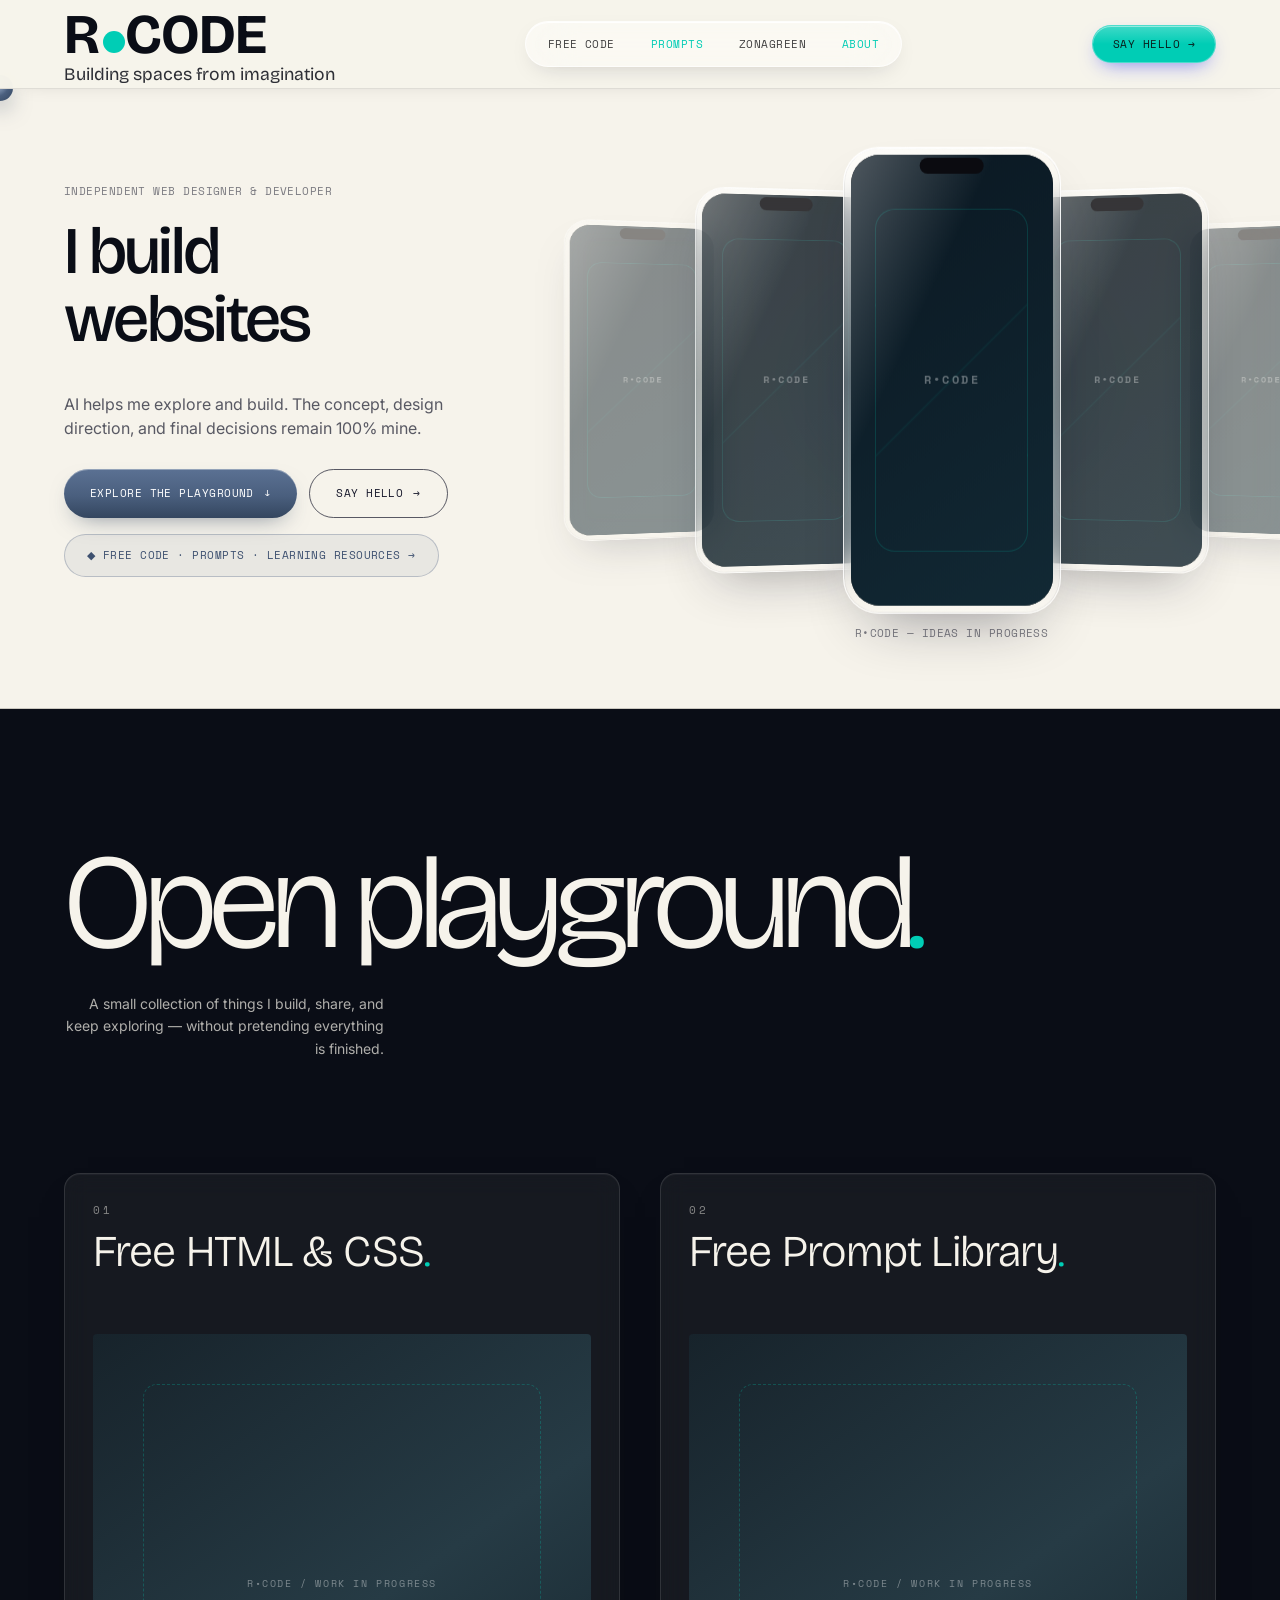
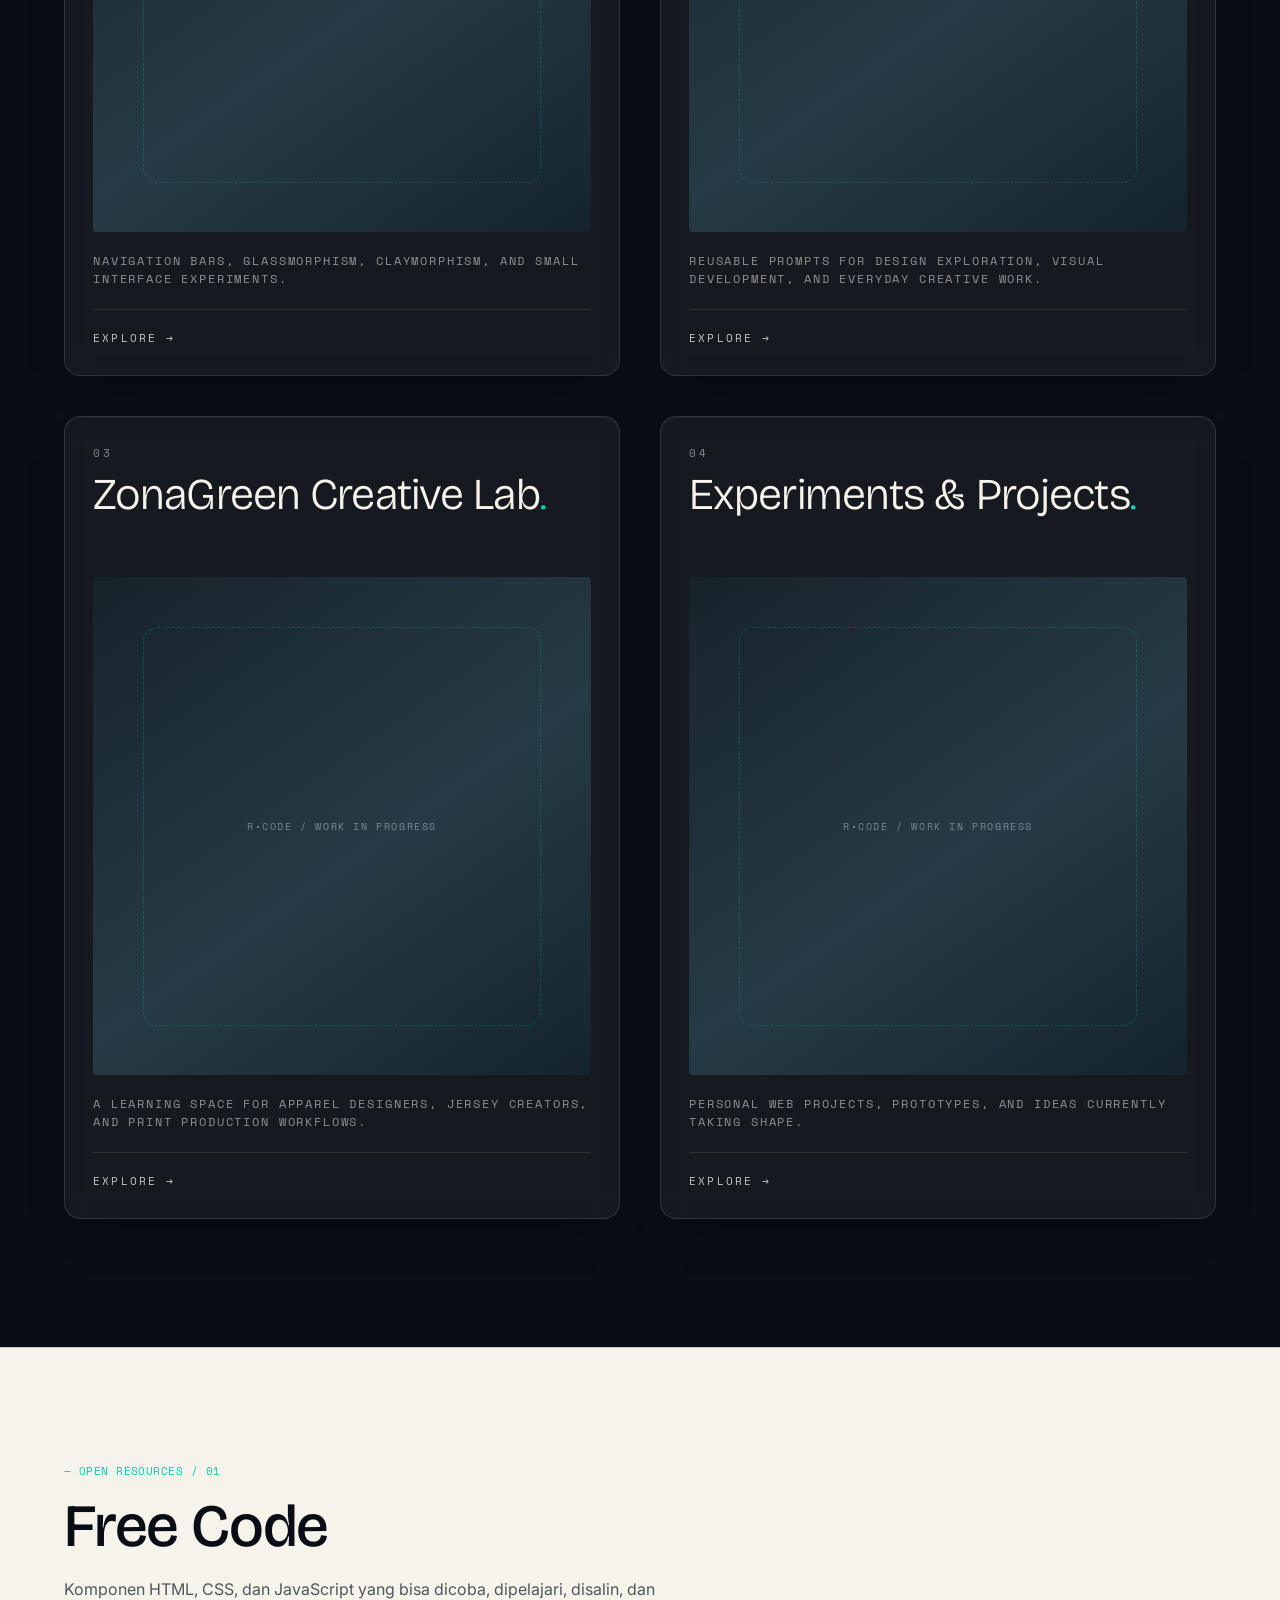
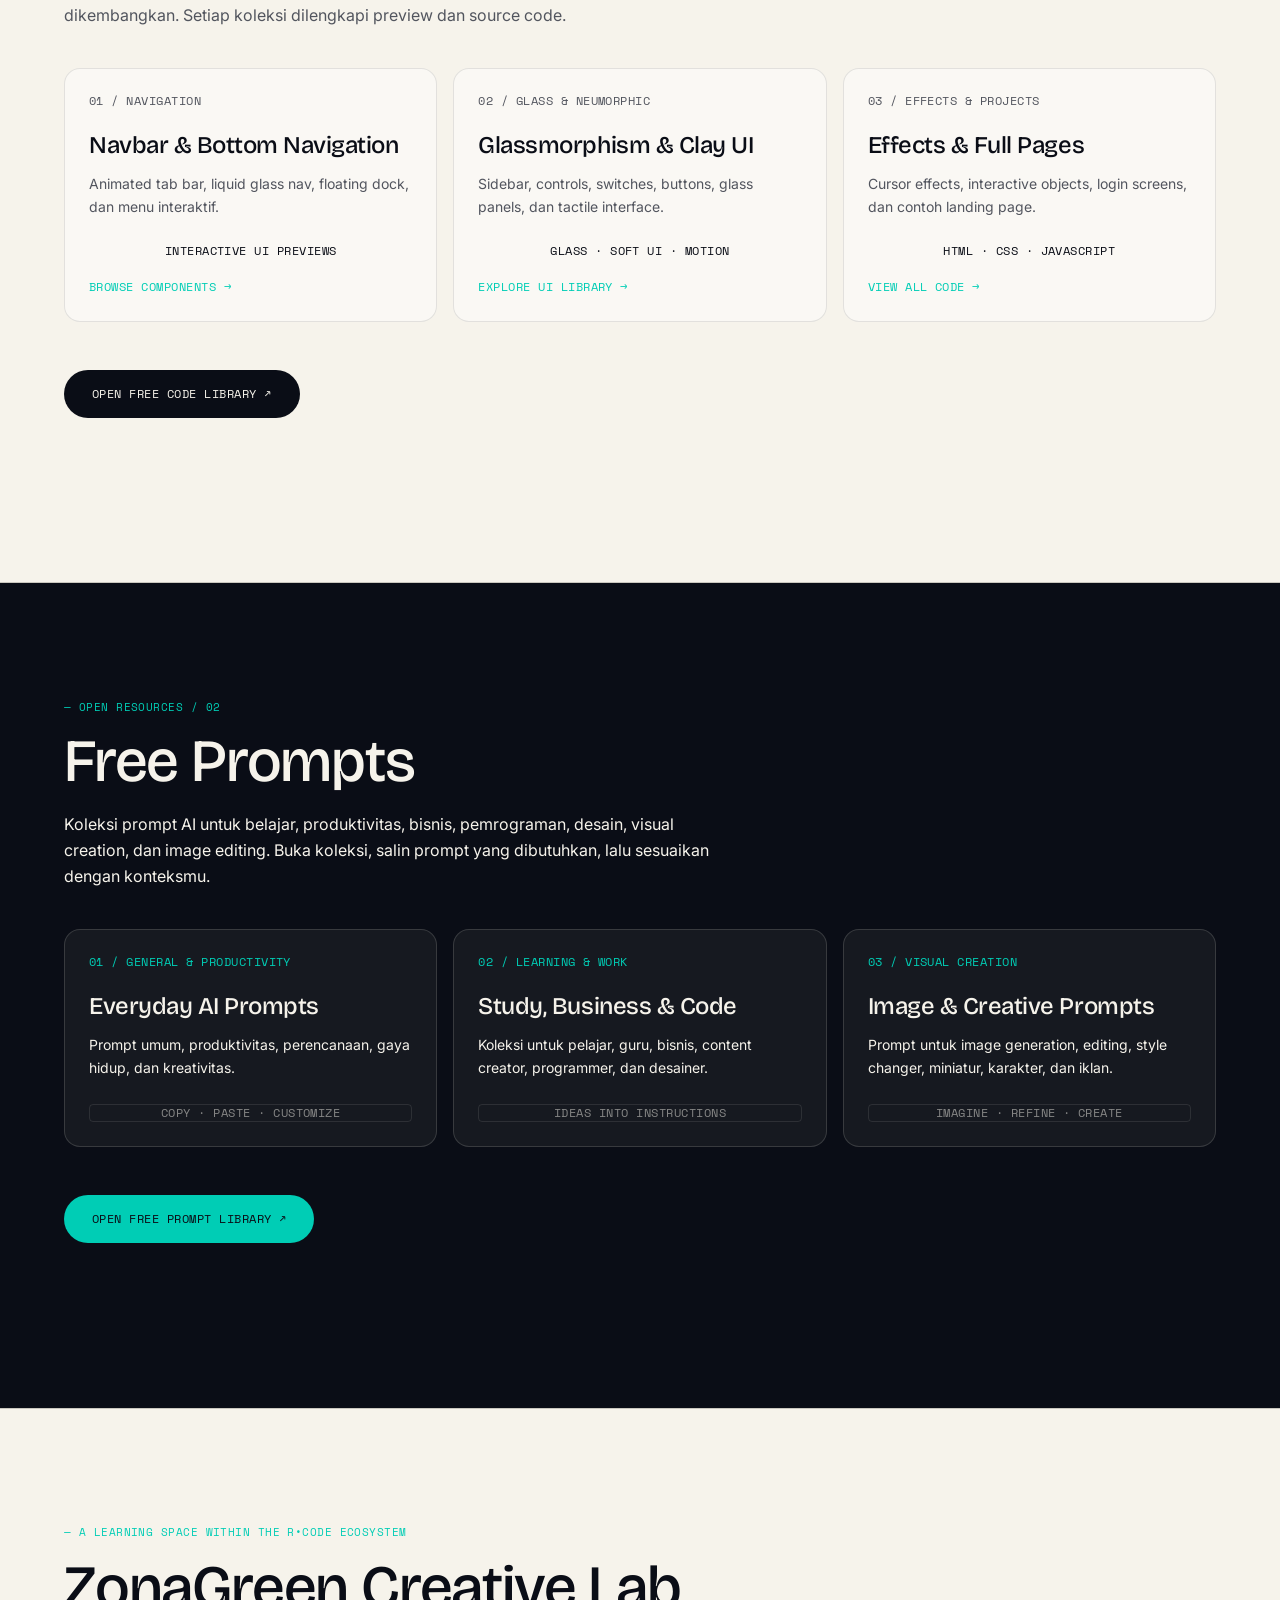
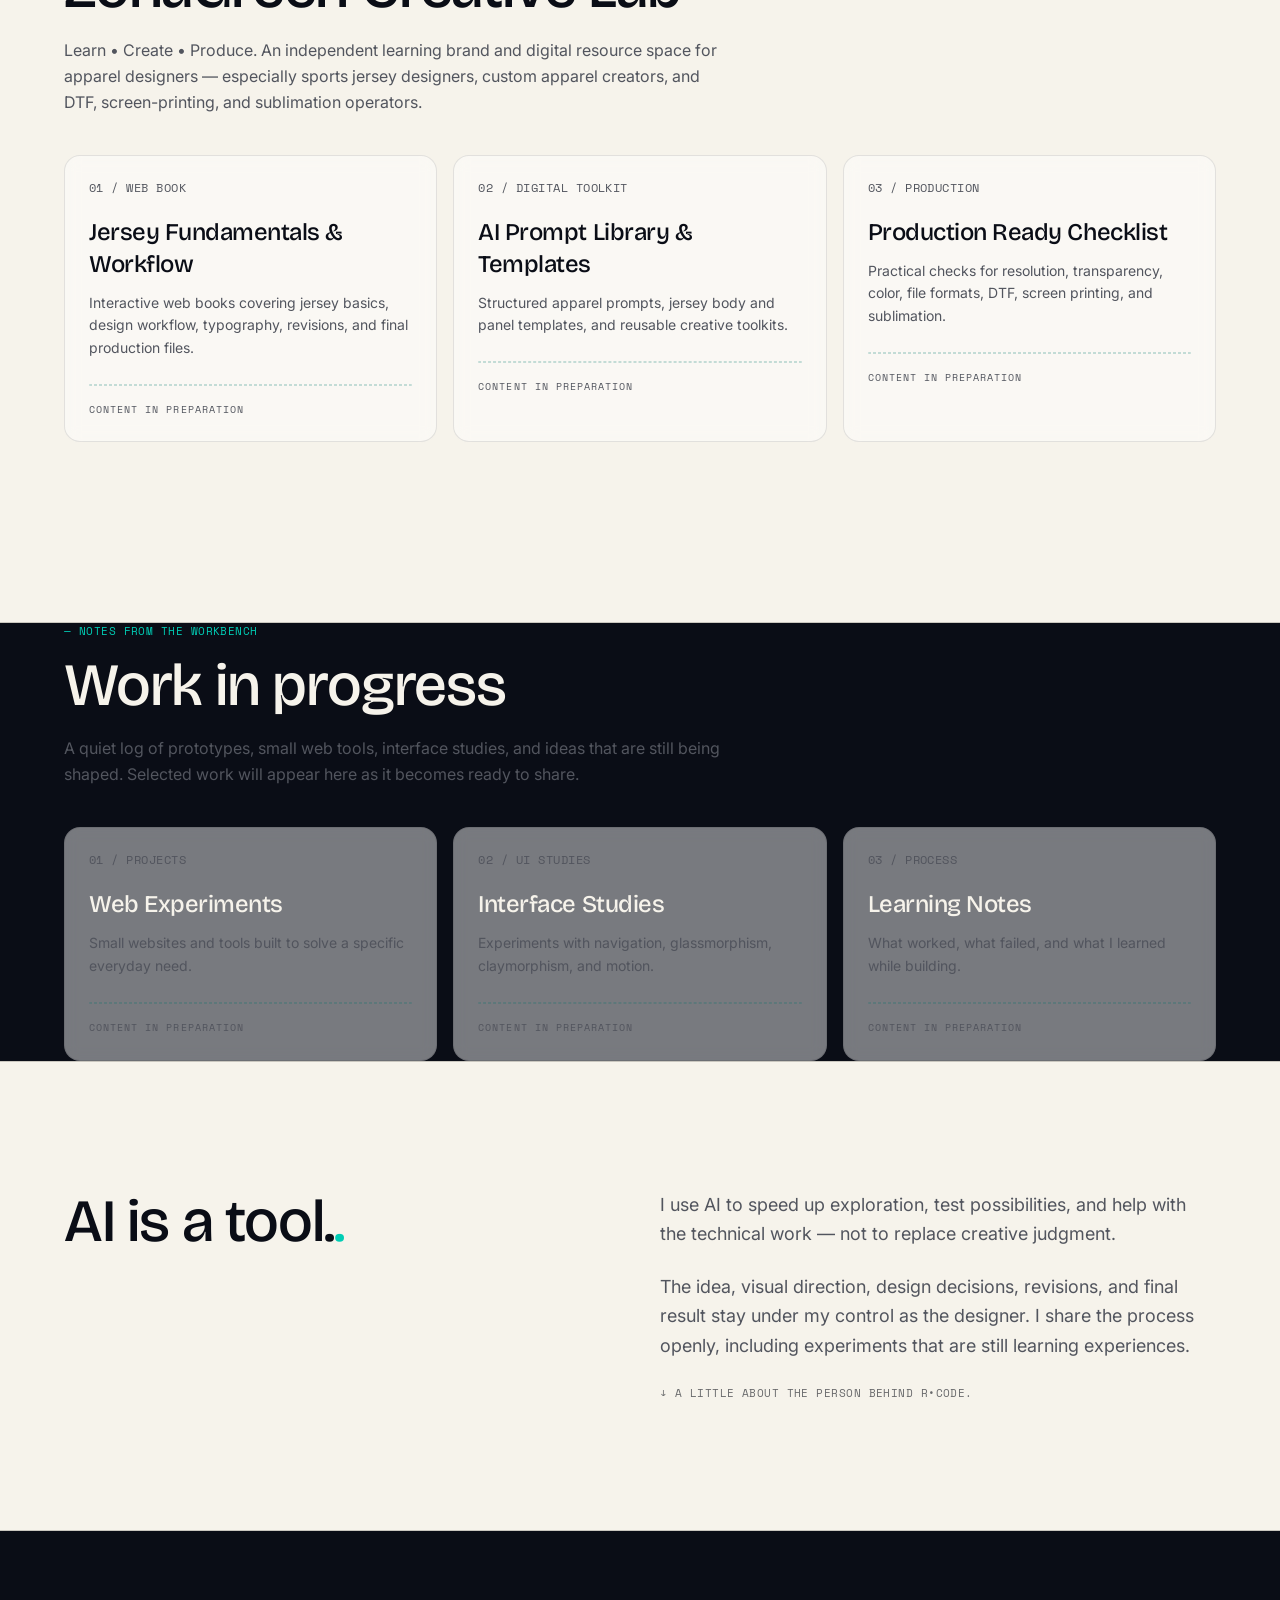
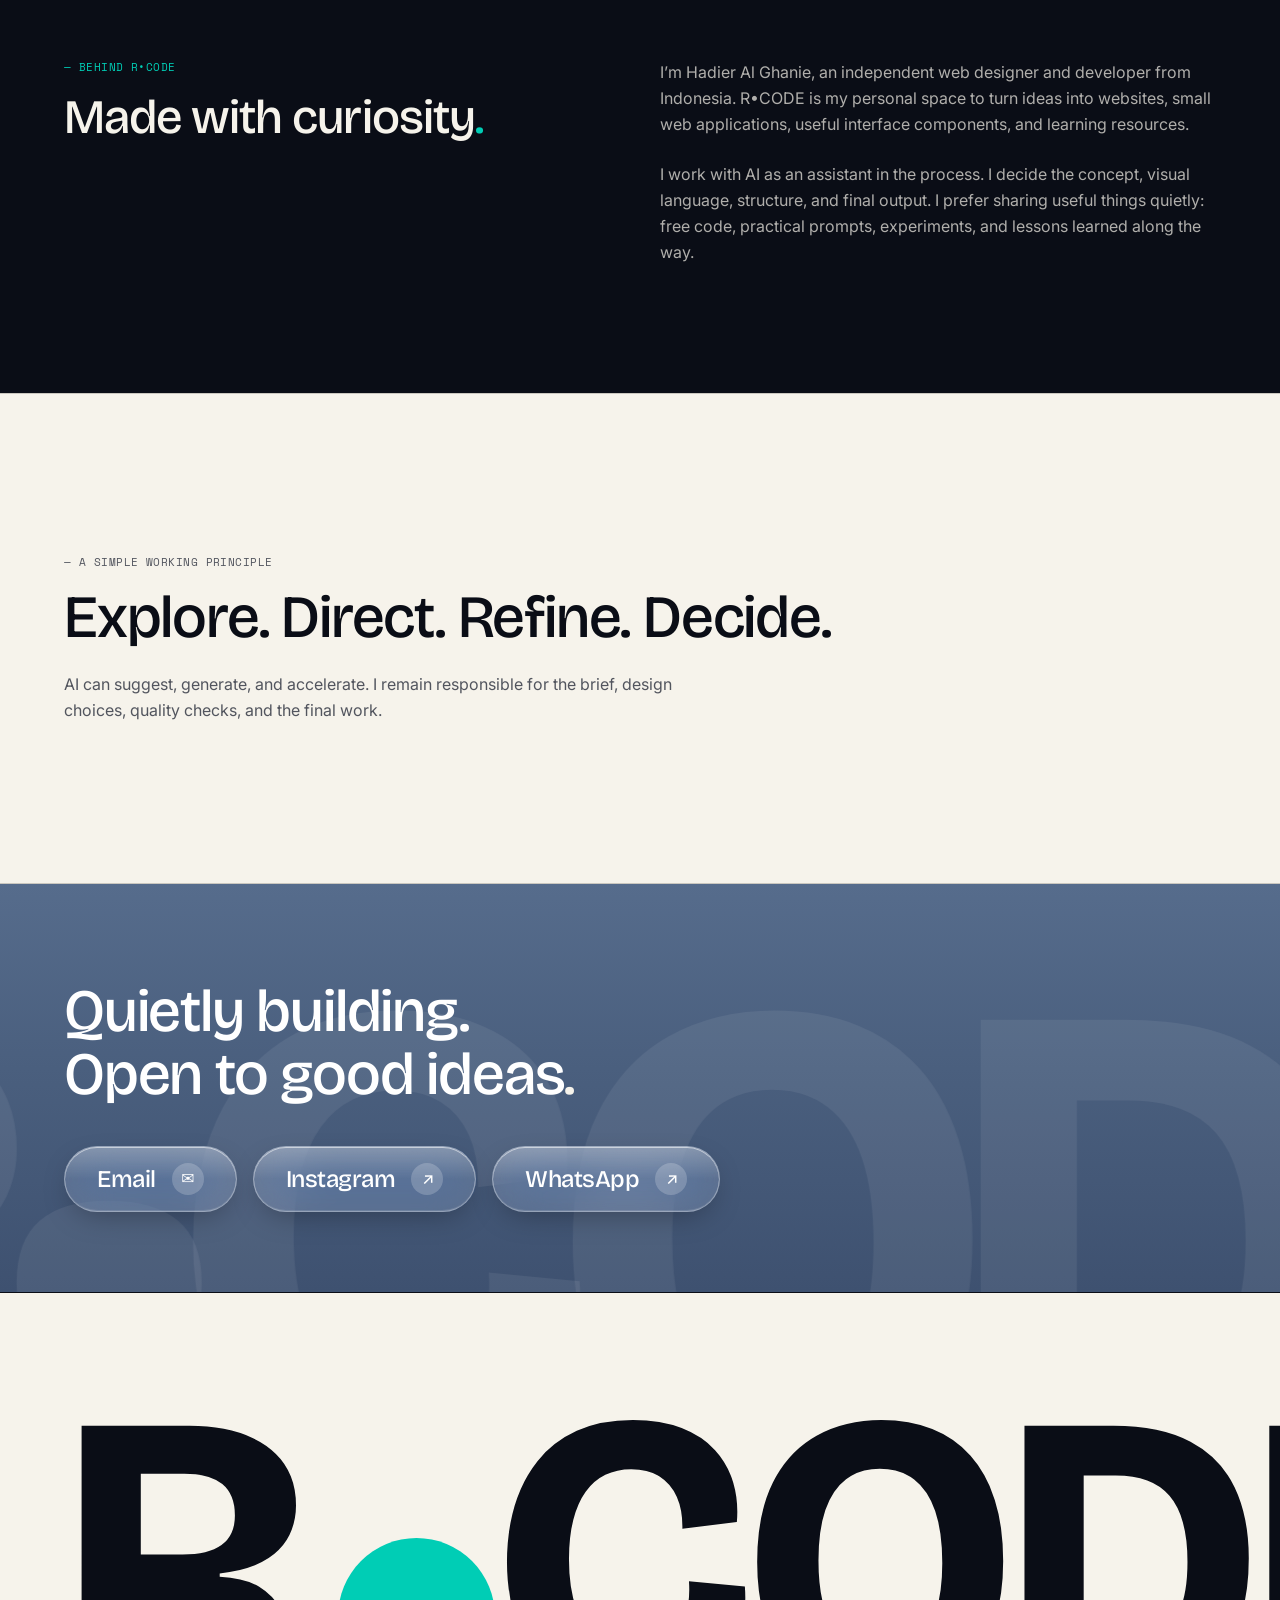
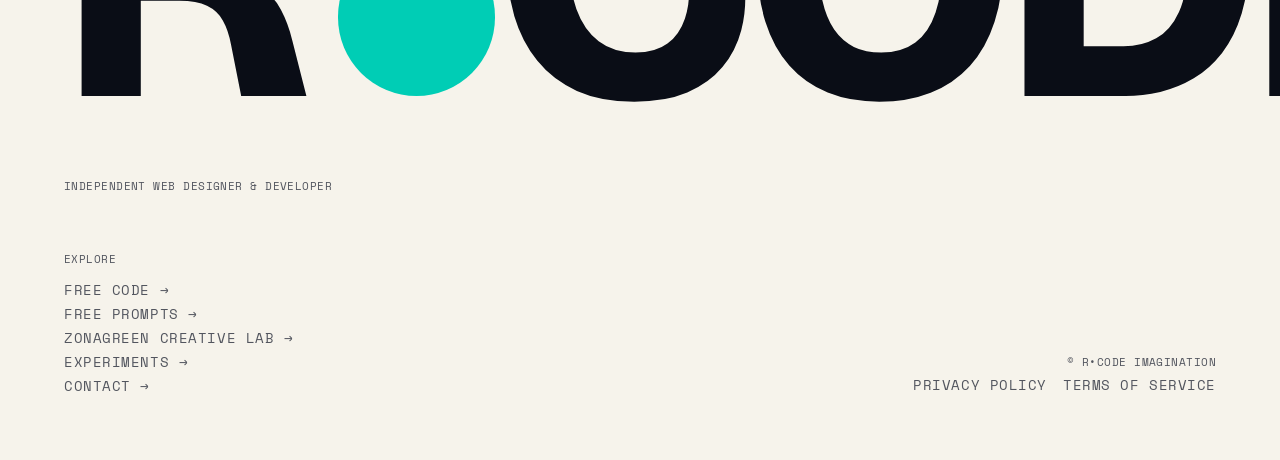
==== commit 75bfffb0: "Add files via upload" ====
--- a/index.html
+++ b/index.html
@@ -26,7 +26,7 @@
 .ph-car>.ph-phone[data-slot="2"]{transform:translateX(142%) scale(.68) rotateY(-14deg);z-index:4;opacity:.48}
 .ph-car>.ph-phone[data-slot="far"]{transform:translateX(0) scale(.58);z-index:1;opacity:0;pointer-events:none}
 @media(max-width:639px){.ph-car>.ph-phone[data-slot="-1"]{transform:translateX(-76%) scale(.82) rotateY(10deg)}.ph-car>.ph-phone[data-slot="1"]{transform:translateX(76%) scale(.82) rotateY(-10deg)}.ph-car>.ph-phone[data-slot="-2"]{transform:translateX(-142%) scale(.65) rotateY(14deg)}.ph-car>.ph-phone[data-slot="2"]{transform:translateX(142%) scale(.65) rotateY(-14deg)}}
-</style><link href="assets/rcode-interactions.css" rel="stylesheet"/></head><body><!--$--><div class="min-h-screen w-full max-w-full overflow-x-clip bg-background text-foreground"><header class="fixed inset-x-0 top-0 z-50 transition-all duration-500 bg-transparent"><div class="container-x flex h-[5.5rem] items-center justify-between"><a class="flex flex-col leading-none" href="#top"><span class="text-[3.4rem] md:text-[3.5rem]"><span class="font-display font-bold inline-flex items-baseline leading-none"><span>R</span><span aria-hidden="true" class="brand-dot"></span><span>CODE</span></span></span><span class="mt-[0.15em] text-[1.05rem] md:text-[1.1rem] font-[family-name:var(--font-display)] font-normal text-foreground/85">Building spaces from imagination</span></a><nav class="relative hidden items-center gap-1 rounded-full p-1.5 font-mono-label md:flex border border-white/70 bg-white/45 shadow-[inset_0_1px_0_rgba(255,255,255,0.9),0_8px_24px_-12px_rgba(20,20,40,0.25)] backdrop-blur-xl backdrop-saturate-150"><span aria-hidden="true" class="pointer-events-none absolute inset-y-1.5 left-0 rounded-full opacity-0 transition-opacity duration-300 border border-brand/50 bg-gradient-to-b from-brand/15 to-brand/5 shadow-[inset_0_1px_1px_rgba(255,255,255,1),0_6px_16px_-6px_rgba(45,61,255,0.45)] backdrop-blur-sm backdrop-saturate-200" style="will-change:transform"></span><a class="relative z-10 rounded-full px-3 py-2 transition-colors lg:px-4 text-neutral-700 hover:text-neutral-900" href="#code">Free Code</a><a class="relative z-10 rounded-full px-3 py-2 transition-colors lg:px-4 text-brand hover:text-brand" href="#prompts">Prompts</a><a class="relative z-10 rounded-full px-3 py-2 transition-colors lg:px-4 text-neutral-700 hover:text-neutral-900" href="#zonagreen">ZonaGreen</a><a class="relative z-10 rounded-full px-3 py-2 transition-colors lg:px-4 text-brand hover:text-brand" href="#about">About</a></nav><div class="hidden md:flex items-center gap-5"><a class="relative inline-flex items-center gap-2 overflow-hidden rounded-full border border-white/30 bg-brand px-5 py-2.5 font-mono-label text-brand-foreground shadow-[inset_0_1px_0_rgba(255,255,255,0.45),0_8px_20px_-8px_rgba(40,50,240,0.6)] transition-colors before:pointer-events-none before:absolute before:inset-x-0 before:top-0 before:h-1/2 before:bg-gradient-to-b before:from-white/25 before:to-transparent hover:bg-foreground" href="#contact">Say hello →</a></div><div class="md:hidden flex items-center gap-3"></div></div></header><nav aria-label="Menu" class="md:hidden fixed inset-x-0 bottom-0 z-50 flex justify-center px-3 pb-[max(0.75rem,env(safe-area-inset-bottom))] pointer-events-none"><div class="pointer-events-auto relative flex w-full max-w-md items-center rounded-full p-1.5 font-mono-label text-[9.5px] border border-white/70 bg-white/80 shadow-[inset_0_1px_0_rgba(255,255,255,0.9),0_12px_30px_-12px_rgba(20,20,40,0.35)] backdrop-blur-xl backdrop-saturate-150"><span aria-hidden="true" class="pointer-events-none absolute left-0 top-1.5 bottom-1.5 rounded-full opacity-0 transition-opacity duration-300 border border-brand/30 bg-gradient-to-b from-brand/15 to-brand/5 shadow-[inset_0_1px_0_rgba(255,255,255,0.9),0_0_18px_-2px_rgba(45,61,255,0.45)]" style="will-change:transform, width;transform-origin:center"></span><a class="relative z-10 flex flex-1 flex-col items-center gap-0.5 rounded-full py-2 transition-colors duration-300 text-neutral-600" href="#code"><span aria-hidden="true" class="transition-transform duration-300 ease-[cubic-bezier(.34,1.8,.64,1)] [&amp;_svg]:h-5 [&amp;_svg]:w-5"><svg aria-hidden="true" class="lucide lucide-layout-grid" fill="none" height="24" stroke="currentColor" stroke-linecap="round" stroke-linejoin="round" stroke-width="2" viewbox="0 0 24 24" width="24" xmlns="http://www.w3.org/2000/svg"><rect height="7" rx="1" width="7" x="3" y="3"></rect><rect height="7" rx="1" width="7" x="14" y="3"></rect><rect height="7" rx="1" width="7" x="14" y="14"></rect><rect height="7" rx="1" width="7" x="3" y="14"></rect></svg></span><span class="leading-none">Free Code</span></a><a class="relative z-10 flex flex-1 flex-col items-center gap-0.5 rounded-full py-2 transition-colors duration-300 text-neutral-600" href="#prompts"><span aria-hidden="true" class="transition-transform duration-300 ease-[cubic-bezier(.34,1.8,.64,1)] [&amp;_svg]:h-5 [&amp;_svg]:w-5"><svg aria-hidden="true" class="lucide lucide-newspaper" fill="none" height="24" stroke="currentColor" stroke-linecap="round" stroke-linejoin="round" stroke-width="2" viewbox="0 0 24 24" width="24" xmlns="http://www.w3.org/2000/svg"><path d="M15 18h-5"></path><path d="M18 14h-8"></path><path d="M4 22h16a2 2 0 0 0 2-2V4a2 2 0 0 0-2-2H8a2 2 0 0 0-2 2v16a2 2 0 0 1-4 0v-9a2 2 0 0 1 2-2h2"></path><rect height="4" rx="1" width="8" x="10" y="6"></rect></svg></span><span class="leading-none">Prompts</span></a><a aria-label="Start a conversation" class="relative z-10 mx-1 -my-1 flex h-[3.25rem] w-[3.25rem] shrink-0 flex-col items-center justify-center overflow-hidden rounded-full border border-white/40 bg-brand text-brand-foreground shadow-[inset_0_1px_0_rgba(255,255,255,0.5),0_0_0_4px_rgba(255,255,255,0.6),0_10px_24px_-6px_rgba(45,61,255,0.75)] motion-safe:animate-[dockglow_2.8s_ease-in-out_infinite] before:pointer-events-none before:absolute before:inset-x-0 before:top-0 before:h-1/2 before:bg-gradient-to-b before:from-white/30 before:to-transparent active:scale-95 transition-transform" href="#contact"><span aria-hidden="true" class="relative [&amp;_svg]:h-5 [&amp;_svg]:w-5"><svg aria-hidden="true" class="lucide lucide-arrow-up-right" fill="none" height="24" stroke="currentColor" stroke-linecap="round" stroke-linejoin="round" stroke-width="2" viewbox="0 0 24 24" width="24" xmlns="http://www.w3.org/2000/svg"><path d="M7 7h10v10"></path><path d="M7 17 17 7"></path></svg></span><span class="relative mt-0.5 text-[8.5px] leading-none">Start</span></a><a class="relative z-10 flex flex-1 flex-col items-center gap-0.5 rounded-full py-2 transition-colors duration-300 text-neutral-600" href="#zonagreen"><span aria-hidden="true" class="transition-transform duration-300 ease-[cubic-bezier(.34,1.8,.64,1)] [&amp;_svg]:h-5 [&amp;_svg]:w-5"><svg aria-hidden="true" class="lucide lucide-user-round" fill="none" height="24" stroke="currentColor" stroke-linecap="round" stroke-linejoin="round" stroke-width="2" viewbox="0 0 24 24" width="24" xmlns="http://www.w3.org/2000/svg"><circle cx="12" cy="8" r="5"></circle><path d="M20 21a8 8 0 0 0-16 0"></path></svg></span><span class="leading-none">ZonaGreen</span></a><a class="relative z-10 flex flex-1 flex-col items-center gap-0.5 rounded-full py-2 transition-colors duration-300 text-neutral-600" href="#about"><span aria-hidden="true" class="transition-transform duration-300 ease-[cubic-bezier(.34,1.8,.64,1)] [&amp;_svg]:h-5 [&amp;_svg]:w-5"><svg aria-hidden="true" class="lucide lucide-mail" fill="none" height="24" stroke="currentColor" stroke-linecap="round" stroke-linejoin="round" stroke-width="2" viewbox="0 0 24 24" width="24" xmlns="http://www.w3.org/2000/svg"><path d="m22 7-8.991 5.727a2 2 0 0 1-2.009 0L2 7"></path><rect height="16" rx="2" width="20" x="2" y="4"></rect></svg></span><span class="leading-none">About</span></a></div><style>@keyframes dockglow{0%,100%{box-shadow:inset 0 1px 0 rgba(255,255,255,.5),0 0 0 4px rgba(255,255,255,.6),0 10px 24px -6px rgba(45,61,255,.75)}50%{box-shadow:inset 0 1px 0 rgba(255,255,255,.5),0 0 0 4px rgba(255,255,255,.6),0 10px 34px -2px rgba(45,61,255,.95)}}</style></nav><main><section class="relative w-full overflow-hidden pt-[5.5rem]" id="top"><div class="ph-hero"><div><p class="font-mono-label ph-kick">Independent web designer &amp; developer</p><h1 class="ph-h1">I build<span class="ph-word"><span class="ph-layer">websites</span><span aria-hidden="true" class="ph-layer">web apps</span></span><span class="sr-only">websites, web applications, useful digital tools and creative experiments</span></h1><p class="ph-sub">AI helps me explore and build. The concept, design direction, and final decisions remain 100% mine.</p><div class="ph-btns"><a class="ph-btn ph-btn-p font-mono-label" href="#work">Explore the playground<span aria-hidden="true">↓</span></a><a class="ph-btn ph-btn-g font-mono-label" href="#contact">Say hello<span aria-hidden="true">→</span></a></div><a class="ph-extra font-mono-label" href="#code">◆  Free code · prompts · learning resources  →</a></div><div aria-hidden="true" class="ph-car"><div class="ph-halo"></div><div class="ph-phone"><div class="ph-scr"><div class="rcode-empty-screen rcode-phone-placeholder" data-placeholder="hero-screen-01"></div></div><span class="ph-isl"></span></div><div class="ph-phone"><div class="ph-scr"><div class="rcode-empty-screen rcode-phone-placeholder" data-placeholder="hero-screen-02"></div></div><span class="ph-isl"></span></div><div class="ph-phone"><div class="ph-scr"><div class="rcode-empty-screen rcode-phone-placeholder" data-placeholder="hero-screen-03"></div></div><span class="ph-isl"></span></div><div class="ph-phone"><div class="ph-scr"><div class="rcode-empty-screen rcode-phone-placeholder" data-placeholder="hero-screen-04"></div></div><span class="ph-isl"></span></div><div class="ph-phone"><div class="ph-scr"><div class="rcode-empty-screen rcode-phone-placeholder" data-placeholder="hero-screen-05"></div></div><span class="ph-isl"></span></div><div class="ph-phone"><div class="ph-scr"><div class="rcode-empty-screen rcode-phone-placeholder" data-placeholder="hero-screen-06"></div></div><span class="ph-isl"></span></div><div class="ph-phone"><div class="ph-scr"><div class="rcode-empty-screen rcode-phone-placeholder" data-placeholder="hero-screen-07"></div></div><span class="ph-isl"></span></div><div class="ph-phone"><div class="ph-scr"><div class="rcode-empty-screen rcode-phone-placeholder" data-placeholder="hero-screen-08"></div></div><span class="ph-isl"></span></div><p class="ph-cap font-mono-label">R•CODE — IDEAS IN PROGRESS</p></div><div aria-hidden="true" class="ph-pov"><svg><line stroke="rgba(22,23,42,.8)" stroke-width="1.4"></line></svg><div class="ph-bob"></div></div><style>
+</style><link href="assets/rcode-interactions.css" rel="stylesheet"/><link href="assets/rcode-mobile-fixes.css" rel="stylesheet"/></head><body><!--$--><div class="min-h-screen w-full max-w-full overflow-x-clip bg-background text-foreground"><header class="fixed inset-x-0 top-0 z-50 transition-all duration-300 rcode-site-header"><div class="container-x flex h-[5.5rem] items-center justify-between"><a class="flex flex-col leading-none rcode-brand-lockup" href="#top"><span class="text-[3.4rem] md:text-[3.5rem] rcode-brand-wordmark"><span class="font-display font-bold inline-flex items-baseline leading-none"><span>R</span><span aria-hidden="true" class="brand-dot"></span><span>CODE</span></span></span><span class="mt-[0.15em] text-[1.05rem] md:text-[1.1rem] font-[family-name:var(--font-display)] font-normal text-foreground/85 rcode-brand-tagline">Building spaces from imagination</span></a><nav class="relative hidden items-center gap-1 rounded-full p-1.5 font-mono-label md:flex border border-white/70 bg-white/45 shadow-[inset_0_1px_0_rgba(255,255,255,0.9),0_8px_24px_-12px_rgba(20,20,40,0.25)] backdrop-blur-xl backdrop-saturate-150"><span aria-hidden="true" class="pointer-events-none absolute inset-y-1.5 left-0 rounded-full opacity-0 transition-opacity duration-300 border border-brand/50 bg-gradient-to-b from-brand/15 to-brand/5 shadow-[inset_0_1px_1px_rgba(255,255,255,1),0_6px_16px_-6px_rgba(45,61,255,0.45)] backdrop-blur-sm backdrop-saturate-200" style="will-change:transform"></span><a class="relative z-10 rounded-full px-3 py-2 transition-colors lg:px-4 text-neutral-700 hover:text-neutral-900" href="#code">Free Code</a><a class="relative z-10 rounded-full px-3 py-2 transition-colors lg:px-4 text-brand hover:text-brand" href="#prompts">Prompts</a><a class="relative z-10 rounded-full px-3 py-2 transition-colors lg:px-4 text-neutral-700 hover:text-neutral-900" href="#zonagreen">ZonaGreen</a><a class="relative z-10 rounded-full px-3 py-2 transition-colors lg:px-4 text-brand hover:text-brand" href="#about">About</a></nav><div class="hidden md:flex items-center gap-5"><a class="relative inline-flex items-center gap-2 overflow-hidden rounded-full border border-white/30 bg-brand px-5 py-2.5 font-mono-label text-brand-foreground shadow-[inset_0_1px_0_rgba(255,255,255,0.45),0_8px_20px_-8px_rgba(40,50,240,0.6)] transition-colors before:pointer-events-none before:absolute before:inset-x-0 before:top-0 before:h-1/2 before:bg-gradient-to-b before:from-white/25 before:to-transparent hover:bg-foreground" href="#contact">Say hello →</a></div><div class="md:hidden flex items-center gap-3"></div></div></header><nav aria-label="Menu" class="md:hidden fixed inset-x-0 bottom-0 z-50 flex justify-center px-3 pb-[max(0.75rem,env(safe-area-inset-bottom))] pointer-events-none"><div class="pointer-events-auto relative flex w-full max-w-md items-center rounded-full p-1.5 font-mono-label text-[9.5px] border border-white/70 bg-white/80 shadow-[inset_0_1px_0_rgba(255,255,255,0.9),0_12px_30px_-12px_rgba(20,20,40,0.35)] backdrop-blur-xl backdrop-saturate-150"><span aria-hidden="true" class="pointer-events-none absolute left-0 top-1.5 bottom-1.5 rounded-full opacity-0 transition-opacity duration-300 border border-brand/30 bg-gradient-to-b from-brand/15 to-brand/5 shadow-[inset_0_1px_0_rgba(255,255,255,0.9),0_0_18px_-2px_rgba(45,61,255,0.45)]" style="will-change:transform, width;transform-origin:center"></span><a class="relative z-10 flex flex-1 flex-col items-center gap-0.5 rounded-full py-2 transition-colors duration-300 text-neutral-600" href="#code"><span aria-hidden="true" class="transition-transform duration-300 ease-[cubic-bezier(.34,1.8,.64,1)] [&amp;_svg]:h-5 [&amp;_svg]:w-5"><svg aria-hidden="true" class="lucide lucide-layout-grid" fill="none" height="24" stroke="currentColor" stroke-linecap="round" stroke-linejoin="round" stroke-width="2" viewbox="0 0 24 24" width="24" xmlns="http://www.w3.org/2000/svg"><rect height="7" rx="1" width="7" x="3" y="3"></rect><rect height="7" rx="1" width="7" x="14" y="3"></rect><rect height="7" rx="1" width="7" x="14" y="14"></rect><rect height="7" rx="1" width="7" x="3" y="14"></rect></svg></span><span class="leading-none">Free Code</span></a><a class="relative z-10 flex flex-1 flex-col items-center gap-0.5 rounded-full py-2 transition-colors duration-300 text-neutral-600" href="#prompts"><span aria-hidden="true" class="transition-transform duration-300 ease-[cubic-bezier(.34,1.8,.64,1)] [&amp;_svg]:h-5 [&amp;_svg]:w-5"><svg aria-hidden="true" class="lucide lucide-newspaper" fill="none" height="24" stroke="currentColor" stroke-linecap="round" stroke-linejoin="round" stroke-width="2" viewbox="0 0 24 24" width="24" xmlns="http://www.w3.org/2000/svg"><path d="M15 18h-5"></path><path d="M18 14h-8"></path><path d="M4 22h16a2 2 0 0 0 2-2V4a2 2 0 0 0-2-2H8a2 2 0 0 0-2 2v16a2 2 0 0 1-4 0v-9a2 2 0 0 1 2-2h2"></path><rect height="4" rx="1" width="8" x="10" y="6"></rect></svg></span><span class="leading-none">Prompts</span></a><a aria-label="Start a conversation" class="relative z-10 mx-1 -my-1 flex h-[3.25rem] w-[3.25rem] shrink-0 flex-col items-center justify-center overflow-hidden rounded-full border border-white/40 bg-brand text-brand-foreground shadow-[inset_0_1px_0_rgba(255,255,255,0.5),0_0_0_4px_rgba(255,255,255,0.6),0_10px_24px_-6px_rgba(45,61,255,0.75)] motion-safe:animate-[dockglow_2.8s_ease-in-out_infinite] before:pointer-events-none before:absolute before:inset-x-0 before:top-0 before:h-1/2 before:bg-gradient-to-b before:from-white/30 before:to-transparent active:scale-95 transition-transform" href="#contact"><span aria-hidden="true" class="relative [&amp;_svg]:h-5 [&amp;_svg]:w-5"><svg aria-hidden="true" class="lucide lucide-arrow-up-right" fill="none" height="24" stroke="currentColor" stroke-linecap="round" stroke-linejoin="round" stroke-width="2" viewbox="0 0 24 24" width="24" xmlns="http://www.w3.org/2000/svg"><path d="M7 7h10v10"></path><path d="M7 17 17 7"></path></svg></span><span class="relative mt-0.5 text-[8.5px] leading-none">Start</span></a><a class="relative z-10 flex flex-1 flex-col items-center gap-0.5 rounded-full py-2 transition-colors duration-300 text-neutral-600" href="#zonagreen"><span aria-hidden="true" class="transition-transform duration-300 ease-[cubic-bezier(.34,1.8,.64,1)] [&amp;_svg]:h-5 [&amp;_svg]:w-5"><svg aria-hidden="true" class="lucide lucide-user-round" fill="none" height="24" stroke="currentColor" stroke-linecap="round" stroke-linejoin="round" stroke-width="2" viewbox="0 0 24 24" width="24" xmlns="http://www.w3.org/2000/svg"><circle cx="12" cy="8" r="5"></circle><path d="M20 21a8 8 0 0 0-16 0"></path></svg></span><span class="leading-none">ZonaGreen</span></a><a class="relative z-10 flex flex-1 flex-col items-center gap-0.5 rounded-full py-2 transition-colors duration-300 text-neutral-600" href="#about"><span aria-hidden="true" class="transition-transform duration-300 ease-[cubic-bezier(.34,1.8,.64,1)] [&amp;_svg]:h-5 [&amp;_svg]:w-5"><svg aria-hidden="true" class="lucide lucide-mail" fill="none" height="24" stroke="currentColor" stroke-linecap="round" stroke-linejoin="round" stroke-width="2" viewbox="0 0 24 24" width="24" xmlns="http://www.w3.org/2000/svg"><path d="m22 7-8.991 5.727a2 2 0 0 1-2.009 0L2 7"></path><rect height="16" rx="2" width="20" x="2" y="4"></rect></svg></span><span class="leading-none">About</span></a></div><style>@keyframes dockglow{0%,100%{box-shadow:inset 0 1px 0 rgba(255,255,255,.5),0 0 0 4px rgba(255,255,255,.6),0 10px 24px -6px rgba(45,61,255,.75)}50%{box-shadow:inset 0 1px 0 rgba(255,255,255,.5),0 0 0 4px rgba(255,255,255,.6),0 10px 34px -2px rgba(45,61,255,.95)}}</style></nav><main><section class="relative w-full overflow-hidden pt-[5.5rem]" id="top"><div class="ph-hero"><div><p class="font-mono-label ph-kick">Independent web designer &amp; developer</p><h1 class="ph-h1">I build<span class="ph-word"><span class="ph-h2">websites</span><span aria-hidden="true" class="ph-layer"></span></span><span class="sr-only">websites, web applications, useful digital tools and creative experiments</span></h1><p class="ph-sub">AI helps me explore and build. The concept, design direction, and final decisions remain 100% mine.</p><div class="ph-btns"><a class="ph-btn ph-btn-p font-mono-label" href="#work">Explore the playground<span aria-hidden="true">↓</span></a><a class="ph-btn ph-btn-g font-mono-label" href="#contact">Say hello<span aria-hidden="true">→</span></a></div><a class="ph-extra font-mono-label" href="#code">◆  Free code · prompts · learning resources  →</a></div><div aria-hidden="true" class="ph-car"><div class="ph-halo"></div><div class="ph-phone"><div class="ph-scr"><div class="rcode-empty-screen rcode-phone-placeholder" data-placeholder="hero-screen-01"></div></div><span class="ph-isl"></span></div><div class="ph-phone"><div class="ph-scr"><div class="rcode-empty-screen rcode-phone-placeholder" data-placeholder="hero-screen-02"></div></div><span class="ph-isl"></span></div><div class="ph-phone"><div class="ph-scr"><div class="rcode-empty-screen rcode-phone-placeholder" data-placeholder="hero-screen-03"></div></div><span class="ph-isl"></span></div><div class="ph-phone"><div class="ph-scr"><div class="rcode-empty-screen rcode-phone-placeholder" data-placeholder="hero-screen-04"></div></div><span class="ph-isl"></span></div><div class="ph-phone"><div class="ph-scr"><div class="rcode-empty-screen rcode-phone-placeholder" data-placeholder="hero-screen-05"></div></div><span class="ph-isl"></span></div><div class="ph-phone"><div class="ph-scr"><div class="rcode-empty-screen rcode-phone-placeholder" data-placeholder="hero-screen-06"></div></div><span class="ph-isl"></span></div><div class="ph-phone"><div class="ph-scr"><div class="rcode-empty-screen rcode-phone-placeholder" data-placeholder="hero-screen-07"></div></div><span class="ph-isl"></span></div><div class="ph-phone"><div class="ph-scr"><div class="rcode-empty-screen rcode-phone-placeholder" data-placeholder="hero-screen-08"></div></div><span class="ph-isl"></span></div><p class="ph-cap font-mono-label">R•CODE — IDEAS IN PROGRESS</p></div><div aria-hidden="true" class="ph-pov"><svg><line stroke="rgba(22,23,42,.8)" stroke-width="1.4"></line></svg><div class="ph-bob"></div></div><style>
         .ph-hero{--slate:#4A5F7E;--slate-d:#34465F;--slate-l:#93A6C2;position:relative;padding:clamp(10px,4vh,48px) clamp(16px,5vw,64px) clamp(40px,8vh,90px);display:grid;grid-template-columns:1.05fr .95fr;gap:clamp(20px,3vw,48px);align-items:center}
         .ph-kick{color:rgba(22,23,42,.55)}
         .ph-h1{font-family:var(--font-display);font-weight:500;letter-spacing:-.04em;line-height:1.02;font-size:clamp(36px,5.2vw,84px);margin-top:18px}
@@ -53,6 +53,6 @@
         .ph-cap{position:absolute;left:0;right:0;bottom:-6px;text-align:center;color:rgba(22,23,42,.55)}
         @media(max-width:1000px){.ph-btn{padding:13px 18px}}
         @media(max-width:639px){.ph-hero{grid-template-columns:1fr}.ph-car{height:440px;margin-top:6px}.ph-phone{width:190px;margin-left:-95px}.ph-h1{font-size:clamp(34px,9.6vw,52px)}.ph-btn{width:100%}}
-      </style></div></section><section class="scroll-mt-24 border-t border-hairline bg-foreground text-background py-16 md:py-24 lg:py-32" id="work"><div class="container-x"><div class="reveal flex flex-wrap items-end justify-between gap-6"><h2 class="font-display font-light whitespace-nowrap text-[14vw] leading-[0.95] md:text-[10vw] lg:text-[9rem] xl:text-[11rem]">Open playground<span class="text-brand">.</span></h2><p class="max-w-xs text-sm leading-relaxed text-background/70 md:text-right">A small collection of things I build, share, and keep exploring — without pretending everything is finished.</p></div><div class="mt-12 md:mt-20 lg:mt-28 grid grid-cols-1 md:grid-cols-2 gap-6 md:gap-8 xl:gap-10"><div class="reveal h-full"><a class="glass-card group relative flex flex-col h-full scroll-mt-32 rounded-2xl p-5 md:p-6 xl:p-7" href="#code" id="agents"><span class="font-mono-label text-background/50 text-[0.65rem] md:text-[0.7rem] tracking-[0.25em]">01</span><h3 class="font-display font-light mt-3 leading-[0.95] tracking-[-0.02em] text-[2rem] md:text-[2.25rem] xl:text-[2.75rem] min-h-[1.9em] line-clamp-2 flex items-start"><span>Free HTML &amp; CSS</span><span class="text-brand">.</span></h3><div class="mt-5 w-full aspect-square overflow-hidden rounded-xl rcode-empty-media" data-placeholder="free-html-&amp;-css"></div><p class="mt-5 font-mono-label text-[0.68rem] md:text-[0.72rem] tracking-[0.16em] uppercase text-background/55 min-h-[3.2em] mb-5 line-clamp-2">Navigation bars, glassmorphism, claymorphism, and small interface experiments.</p><div class="mt-auto pt-5 border-t border-background/10 inline-flex items-center gap-2 font-mono-label text-[0.7rem] uppercase tracking-[0.2em] text-background/80 transition-all group-hover:gap-4 group-hover:text-brand">Explore<span>→</span></div></a></div><div class="reveal h-full"><a class="glass-card group relative flex flex-col h-full scroll-mt-32 rounded-2xl p-5 md:p-6 xl:p-7" href="#prompts" id="imagery"><span class="font-mono-label text-background/50 text-[0.65rem] md:text-[0.7rem] tracking-[0.25em]">02</span><h3 class="font-display font-light mt-3 leading-[0.95] tracking-[-0.02em] text-[2rem] md:text-[2.25rem] xl:text-[2.75rem] min-h-[1.9em] line-clamp-2 flex items-start"><span>Free Prompt Library</span><span class="text-brand">.</span></h3><div class="mt-5 w-full aspect-square overflow-hidden rounded-xl rcode-empty-media" data-placeholder="free-prompt-library"></div><p class="mt-5 font-mono-label text-[0.68rem] md:text-[0.72rem] tracking-[0.16em] uppercase text-background/55 min-h-[3.2em] mb-5 line-clamp-2">Reusable prompts for design exploration, visual development, and everyday creative work.</p><div class="mt-auto pt-5 border-t border-background/10 inline-flex items-center gap-2 font-mono-label text-[0.7rem] uppercase tracking-[0.2em] text-background/80 transition-all group-hover:gap-4 group-hover:text-brand">Explore<span>→</span></div></a></div><div class="reveal h-full"><a class="glass-card group relative flex flex-col h-full scroll-mt-32 rounded-2xl p-5 md:p-6 xl:p-7" href="#zonagreen" id="video"><span class="font-mono-label text-background/50 text-[0.65rem] md:text-[0.7rem] tracking-[0.25em]">03</span><h3 class="font-display font-light mt-3 leading-[0.95] tracking-[-0.02em] text-[2rem] md:text-[2.25rem] xl:text-[2.75rem] min-h-[1.9em] line-clamp-2 flex items-start"><span>ZonaGreen Creative Lab</span><span class="text-brand">.</span></h3><div class="mt-5 w-full aspect-square overflow-hidden rounded-xl rcode-empty-media" data-placeholder="zonagreen-creative-lab"></div><p class="mt-5 font-mono-label text-[0.68rem] md:text-[0.72rem] tracking-[0.16em] uppercase text-background/55 min-h-[3.2em] mb-5 line-clamp-2">A learning space for apparel designers, jersey creators, and print production workflows.</p><div class="mt-auto pt-5 border-t border-background/10 inline-flex items-center gap-2 font-mono-label text-[0.7rem] uppercase tracking-[0.2em] text-background/80 transition-all group-hover:gap-4 group-hover:text-brand">Explore<span>→</span></div></a></div><div class="reveal h-full"><a class="glass-card group relative flex flex-col h-full scroll-mt-32 rounded-2xl p-5 md:p-6 xl:p-7" href="#experiments" id="apps"><span class="font-mono-label text-background/50 text-[0.65rem] md:text-[0.7rem] tracking-[0.25em]">04</span><h3 class="font-display font-light mt-3 leading-[0.95] tracking-[-0.02em] text-[2rem] md:text-[2.25rem] xl:text-[2.75rem] min-h-[1.9em] line-clamp-2 flex items-start"><span>Experiments &amp; Projects</span><span class="text-brand">.</span></h3><div class="mt-5 w-full aspect-square overflow-hidden rounded-xl rcode-empty-media" data-placeholder="experiments-&amp;-projects"></div><p class="mt-5 font-mono-label text-[0.68rem] md:text-[0.72rem] tracking-[0.16em] uppercase text-background/55 min-h-[3.2em] mb-5 line-clamp-2">Personal web projects, prototypes, and ideas currently taking shape.</p><div class="mt-auto pt-5 border-t border-background/10 inline-flex items-center gap-2 font-mono-label text-[0.7rem] uppercase tracking-[0.2em] text-background/80 transition-all group-hover:gap-4 group-hover:text-brand">Explore<span>→</span></div></a></div></div></div></section><section class="border-t border-hairline bg-background py-20 md:py-28" id="code"><div class="container-x"><p class="font-mono-label text-brand">— Open resources / 01</p><h2 class="font-display mt-4 text-4xl md:text-6xl">Free Code</h2><p class="mt-5 max-w-2xl text-base leading-relaxed text-muted-foreground">Komponen HTML, CSS, dan JavaScript yang bisa dicoba, dipelajari, disalin, dan dikembangkan. Setiap koleksi dilengkapi preview dan source code.</p><div class="mt-10 grid gap-4 md:grid-cols-3"><article class="rcode-resource-card rounded-2xl border border-foreground/10 bg-white/45 p-5 md:p-6"><p class="font-mono-label text-xs text-muted-foreground">01 / NAVIGATION</p><h3 class="mt-5 font-display text-2xl">Navbar &amp; Bottom Navigation</h3><p class="mt-3 text-sm leading-relaxed text-muted-foreground">Animated tab bar, liquid glass nav, floating dock, dan menu interaktif.</p><div class="mt-6 aspect-[16/9] rounded-xl overflow-hidden bg-[#18252c] flex items-center justify-center"><span class="font-mono-label text-xs text-[#8ff7e6]">INTERACTIVE UI PREVIEWS</span></div><a class="inline-flex mt-5 font-mono-label text-xs text-brand hover:gap-3 transition-all" href="code-library.html">Browse components →</a></article><article class="rcode-resource-card rounded-2xl border border-foreground/10 bg-white/45 p-5 md:p-6"><p class="font-mono-label text-xs text-muted-foreground">02 / GLASS &amp; NEUMORPHIC</p><h3 class="mt-5 font-display text-2xl">Glassmorphism &amp; Clay UI</h3><p class="mt-3 text-sm leading-relaxed text-muted-foreground">Sidebar, controls, switches, buttons, glass panels, dan tactile interface.</p><div class="mt-6 aspect-[16/9] rounded-xl overflow-hidden bg-gradient-to-br from-[#dce9e9] to-[#9baeb4] flex items-center justify-center"><span class="font-mono-label text-xs text-[#24343b]">GLASS · SOFT UI · MOTION</span></div><a class="inline-flex mt-5 font-mono-label text-xs text-brand hover:gap-3 transition-all" href="code-library.html">Explore UI library →</a></article><article class="rcode-resource-card rounded-2xl border border-foreground/10 bg-white/45 p-5 md:p-6"><p class="font-mono-label text-xs text-muted-foreground">03 / EFFECTS &amp; PROJECTS</p><h3 class="mt-5 font-display text-2xl">Effects &amp; Full Pages</h3><p class="mt-3 text-sm leading-relaxed text-muted-foreground">Cursor effects, interactive objects, login screens, dan contoh landing page.</p><div class="mt-6 aspect-[16/9] rounded-xl overflow-hidden bg-[#1c292e] flex items-center justify-center"><span class="font-mono-label text-xs text-[#8ff7e6]">HTML · CSS · JAVASCRIPT</span></div><a class="inline-flex mt-5 font-mono-label text-xs text-brand hover:gap-3 transition-all" href="code-library.html">View all code →</a></article></div><div class="mt-8"><a href="code-library.html" class="inline-flex rounded-full bg-foreground text-background px-7 py-4 font-mono-label text-xs hover:bg-brand hover:text-foreground transition-colors">OPEN FREE CODE LIBRARY ↗</a></div></div></section><section class="border-t border-hairline bg-foreground text-background py-20 md:py-28" id="prompts"><div class="container-x"><p class="font-mono-label text-brand">— Open resources / 02</p><h2 class="font-display mt-4 text-4xl md:text-6xl">Free Prompts</h2><p class="mt-5 max-w-2xl text-base leading-relaxed text-background/65">Koleksi prompt AI untuk belajar, produktivitas, bisnis, pemrograman, desain, visual creation, dan image editing. Buka koleksi, salin prompt yang dibutuhkan, lalu sesuaikan dengan konteksmu.</p><div class="mt-10 grid gap-4 md:grid-cols-3"><article class="rcode-resource-card rounded-2xl border border-background/15 bg-background/5 p-5 md:p-6"><p class="font-mono-label text-xs text-brand">01 / GENERAL &amp; PRODUCTIVITY</p><h3 class="mt-5 font-display text-2xl">Everyday AI Prompts</h3><p class="mt-3 text-sm leading-relaxed text-background/65">Prompt umum, produktivitas, perencanaan, gaya hidup, dan kreativitas.</p><div class="mt-6 aspect-[16/9] rounded-xl border border-background/10 bg-white/5 flex items-center justify-center"><span class="font-mono-label text-xs text-background/50">COPY · PASTE · CUSTOMIZE</span></div></article><article class="rcode-resource-card rounded-2xl border border-background/15 bg-background/5 p-5 md:p-6"><p class="font-mono-label text-xs text-brand">02 / LEARNING &amp; WORK</p><h3 class="mt-5 font-display text-2xl">Study, Business &amp; Code</h3><p class="mt-3 text-sm leading-relaxed text-background/65">Koleksi untuk pelajar, guru, bisnis, content creator, programmer, dan desainer.</p><div class="mt-6 aspect-[16/9] rounded-xl border border-background/10 bg-white/5 flex items-center justify-center"><span class="font-mono-label text-xs text-background/50">IDEAS INTO INSTRUCTIONS</span></div></article><article class="rcode-resource-card rounded-2xl border border-background/15 bg-background/5 p-5 md:p-6"><p class="font-mono-label text-xs text-brand">03 / VISUAL CREATION</p><h3 class="mt-5 font-display text-2xl">Image &amp; Creative Prompts</h3><p class="mt-3 text-sm leading-relaxed text-background/65">Prompt untuk image generation, editing, style changer, miniatur, karakter, dan iklan.</p><div class="mt-6 aspect-[16/9] rounded-xl border border-background/10 bg-white/5 flex items-center justify-center"><span class="font-mono-label text-xs text-background/50">IMAGINE · REFINE · CREATE</span></div></article></div><div class="mt-8"><a href="prompt-library.html" class="inline-flex rounded-full bg-brand text-foreground px-7 py-4 font-mono-label text-xs hover:bg-white transition-colors">OPEN FREE PROMPT LIBRARY ↗</a></div></div></section><section class="border-t border-hairline bg-background py-20 md:py-28" id="zonagreen"><div class="container-x"><p class="font-mono-label text-brand">— A learning space within the R•CODE ecosystem</p><h2 class="font-display mt-4 text-4xl md:text-6xl">ZonaGreen Creative Lab</h2><p class="mt-5 max-w-2xl text-base leading-relaxed text-muted-foreground">Learn • Create • Produce. An independent learning brand and digital resource space for apparel designers — especially sports jersey designers, custom apparel creators, and DTF, screen-printing, and sublimation operators.</p><div class="mt-10 grid gap-4 md:grid-cols-3"><article class="rcode-resource-card rounded-2xl border border-foreground/10 bg-white/45 p-5 md:p-6 backdrop-blur-sm"><p class="font-mono-label text-xs text-muted-foreground">01 / WEB BOOK</p><h3 class="mt-5 font-display text-2xl">Jersey Fundamentals &amp; Workflow</h3><p class="mt-3 text-sm leading-relaxed text-muted-foreground">Interactive web books covering jersey basics, design workflow, typography, revisions, and final production files.</p><div aria-label="Content placeholder — replace when ready" class="rcode-content-placeholder mt-6 aspect-[16/9] rounded-xl"></div><p class="mt-4 font-mono-label text-[0.65rem] uppercase tracking-widest text-muted-foreground">Content in preparation</p></article><article class="rcode-resource-card rounded-2xl border border-foreground/10 bg-white/45 p-5 md:p-6 backdrop-blur-sm"><p class="font-mono-label text-xs text-muted-foreground">02 / DIGITAL TOOLKIT</p><h3 class="mt-5 font-display text-2xl">AI Prompt Library &amp; Templates</h3><p class="mt-3 text-sm leading-relaxed text-muted-foreground">Structured apparel prompts, jersey body and panel templates, and reusable creative toolkits.</p><div aria-label="Content placeholder — replace when ready" class="rcode-content-placeholder mt-6 aspect-[16/9] rounded-xl"></div><p class="mt-4 font-mono-label text-[0.65rem] uppercase tracking-widest text-muted-foreground">Content in preparation</p></article><article class="rcode-resource-card rounded-2xl border border-foreground/10 bg-white/45 p-5 md:p-6 backdrop-blur-sm"><p class="font-mono-label text-xs text-muted-foreground">03 / PRODUCTION</p><h3 class="mt-5 font-display text-2xl">Production Ready Checklist</h3><p class="mt-3 text-sm leading-relaxed text-muted-foreground">Practical checks for resolution, transparency, color, file formats, DTF, screen printing, and sublimation.</p><div aria-label="Content placeholder — replace when ready" class="rcode-content-placeholder mt-6 aspect-[16/9] rounded-xl"></div><p class="mt-4 font-mono-label text-[0.65rem] uppercase tracking-widest text-muted-foreground">Content in preparation</p></article></div></div></section><section class="border-t border-hairline bg-foreground text-background py-20 md:py-28" id="experiments"><div class="container-x"><p class="font-mono-label text-brand">— Notes from the workbench</p><h2 class="font-display mt-4 text-4xl md:text-6xl">Work in progress</h2><p class="mt-5 max-w-2xl text-base leading-relaxed text-muted-foreground">A quiet log of prototypes, small web tools, interface studies, and ideas that are still being shaped. Selected work will appear here as it becomes ready to share.</p><div class="mt-10 grid gap-4 md:grid-cols-3"><article class="rcode-resource-card rounded-2xl border border-foreground/10 bg-white/45 p-5 md:p-6 backdrop-blur-sm"><p class="font-mono-label text-xs text-muted-foreground">01 / PROJECTS</p><h3 class="mt-5 font-display text-2xl">Web Experiments</h3><p class="mt-3 text-sm leading-relaxed text-muted-foreground">Small websites and tools built to solve a specific everyday need.</p><div aria-label="Content placeholder — replace when ready" class="rcode-content-placeholder mt-6 aspect-[16/9] rounded-xl"></div><p class="mt-4 font-mono-label text-[0.65rem] uppercase tracking-widest text-muted-foreground">Content in preparation</p></article><article class="rcode-resource-card rounded-2xl border border-foreground/10 bg-white/45 p-5 md:p-6 backdrop-blur-sm"><p class="font-mono-label text-xs text-muted-foreground">02 / UI STUDIES</p><h3 class="mt-5 font-display text-2xl">Interface Studies</h3><p class="mt-3 text-sm leading-relaxed text-muted-foreground">Experiments with navigation, glassmorphism, claymorphism, and motion.</p><div aria-label="Content placeholder — replace when ready" class="rcode-content-placeholder mt-6 aspect-[16/9] rounded-xl"></div><p class="mt-4 font-mono-label text-[0.65rem] uppercase tracking-widest text-muted-foreground">Content in preparation</p></article><article class="rcode-resource-card rounded-2xl border border-foreground/10 bg-white/45 p-5 md:p-6 backdrop-blur-sm"><p class="font-mono-label text-xs text-muted-foreground">03 / PROCESS</p><h3 class="mt-5 font-display text-2xl">Learning Notes</h3><p class="mt-3 text-sm leading-relaxed text-muted-foreground">What worked, what failed, and what I learned while building.</p><div aria-label="Content placeholder — replace when ready" class="rcode-content-placeholder mt-6 aspect-[16/9] rounded-xl"></div><p class="mt-4 font-mono-label text-[0.65rem] uppercase tracking-widest text-muted-foreground">Content in preparation</p></article></div></div></section><section class="border-t border-hairline bg-background text-foreground py-24 md:py-32" id="about-intro"><div class="reveal container-x grid gap-16 md:grid-cols-12 md:gap-10"><div class="md:col-span-5 md:col-start-1"><h2 class="font-display text-4xl leading-[1.05] md:text-6xl">AI is a tool.<span class="text-brand">.</span></h2></div><div class="md:col-span-6 md:col-start-7 space-y-6 text-lg leading-relaxed text-muted-foreground"><p>I use AI to speed up exploration, test possibilities, and help with the technical work — not to replace creative judgment.</p><p>The idea, visual direction, design decisions, revisions, and final result stay under my control as the designer. I share the process openly, including experiments that are still learning experiences.</p><p class="font-mono-label text-foreground/60">↓  A little about the person behind R•CODE.</p></div></div></section><section class="border-t border-hairline bg-foreground text-background py-24 md:py-32" id="about"><div class="reveal container-x grid gap-16 md:grid-cols-12 md:gap-10"><div class="md:col-span-5 md:col-start-1"><p class="font-mono-label text-brand">— Behind R•CODE</p><h2 class="font-display mt-4 text-4xl leading-[1.05] md:text-5xl">Made with curiosity<span class="text-brand">.</span></h2></div><div class="md:col-span-6 md:col-start-7 space-y-6 text-base leading-relaxed text-background/70"><p>I’m Hadier Al Ghanie, an independent web designer and developer from Indonesia. R•CODE is my personal space to turn ideas into websites, small web applications, useful interface components, and learning resources.</p><p>I work with AI as an assistant in the process. I decide the concept, visual language, structure, and final output. I prefer sharing useful things quietly: free code, practical prompts, experiments, and lessons learned along the way.</p></div></div></section><section class="relative border-t border-hairline bg-background py-16 md:py-20 overflow-hidden" id="principles"><div class="container-x py-16 md:py-20"><p class="font-mono-label text-muted-foreground">— A simple working principle</p><h2 class="font-display mt-4 text-4xl md:text-6xl">Explore. Direct. Refine. Decide.</h2><p class="mt-6 max-w-2xl text-base leading-relaxed text-muted-foreground">AI can suggest, generate, and accelerate. I remain responsible for the brief, design choices, quality checks, and the final work.</p></div></section><section class="relative overflow-hidden border-t border-hairline text-white pt-20 md:pt-24 pb-0 bg-[linear-gradient(180deg,#566C8C_0%,#4A5F7E_45%,#3E5170_100%)]" id="contact"><span aria-hidden="true" class="pointer-events-none absolute left-1/2 top-[18%] z-0 -translate-x-1/2 select-none whitespace-nowrap font-display font-bold leading-[0.85] text-white/[0.07] will-change-transform" style="font-size:clamp(20rem, 52vw, 56rem);letter-spacing:-0.06em">R•CODE</span><div class="container-x relative z-10"><div class="relative md:grid md:grid-cols-12 md:gap-x-12"><h2 class="reveal font-display text-4xl leading-[1.05] md:col-span-8 md:text-6xl">Quietly building.<br/>Open to good ideas<span class="text-background">.</span></h2><div class="mt-8 md:col-span-12 md:mt-10"><ul class="flex flex-col gap-3 sm:flex-row sm:flex-wrap sm:gap-4 md:pr-[260px] lg:pr-[320px]"><li><a class="group relative inline-flex w-full items-center justify-between gap-4 overflow-hidden rounded-full border border-white/35 bg-white/15 px-8 py-4 font-display text-2xl text-white shadow-[inset_0_1px_0_rgba(255,255,255,0.55),inset_0_-1px_0_rgba(255,255,255,0.12),0_10px_30px_-10px_rgba(0,0,0,0.35)] backdrop-blur-xl backdrop-saturate-150 transition-all duration-300 before:pointer-events-none before:absolute before:inset-x-0 before:top-0 before:h-1/2 before:rounded-t-full before:bg-gradient-to-b before:from-white/25 before:to-transparent hover:gap-6 hover:bg-white/25 hover:border-white/50 focus-visible:outline-none focus-visible:ring-2 focus-visible:ring-white/70 sm:w-auto" href="mailto:hadierag@gmail.com"><span class="relative">Email</span><span class="relative flex h-8 w-8 items-center justify-center rounded-full bg-white/20 text-base transition-transform group-hover:translate-x-1">✉</span></a></li><li><a class="group relative inline-flex w-full items-center justify-between gap-4 overflow-hidden rounded-full border border-white/35 bg-white/15 px-8 py-4 font-display text-2xl text-white shadow-[inset_0_1px_0_rgba(255,255,255,0.55),inset_0_-1px_0_rgba(255,255,255,0.12),0_10px_30px_-10px_rgba(0,0,0,0.35)] backdrop-blur-xl backdrop-saturate-150 transition-all duration-300 before:pointer-events-none before:absolute before:inset-x-0 before:top-0 before:h-1/2 before:rounded-t-full before:bg-gradient-to-b before:from-white/25 before:to-transparent hover:gap-6 hover:bg-white/25 hover:border-white/50 focus-visible:outline-none focus-visible:ring-2 focus-visible:ring-white/70 sm:w-auto" href="https://www.instagram.com/rcode.imagination" rel="noopener noreferrer" target="_blank"><span class="relative">Instagram</span><span class="relative flex h-8 w-8 items-center justify-center rounded-full bg-white/20 text-base transition-transform group-hover:translate-x-1">↗</span></a></li><li><a class="group relative inline-flex w-full items-center justify-between gap-4 overflow-hidden rounded-full border border-white/35 bg-white/15 px-8 py-4 font-display text-2xl text-white shadow-[inset_0_1px_0_rgba(255,255,255,0.55),inset_0_-1px_0_rgba(255,255,255,0.12),0_10px_30px_-10px_rgba(0,0,0,0.35)] backdrop-blur-xl backdrop-saturate-150 transition-all duration-300 before:pointer-events-none before:absolute before:inset-x-0 before:top-0 before:h-1/2 before:rounded-t-full before:bg-gradient-to-b before:from-white/25 before:to-transparent hover:gap-6 hover:bg-white/25 hover:border-white/50 focus-visible:outline-none focus-visible:ring-2 focus-visible:ring-white/70 sm:w-auto" href="https://wa.me/6282319527214" rel="noopener noreferrer" target="_blank"><span class="relative">WhatsApp</span><span class="relative flex h-8 w-8 items-center justify-center rounded-full bg-white/20 text-base transition-transform group-hover:translate-x-1">↗</span></a></li></ul></div><div class="pointer-events-none absolute bottom-0 right-0 hidden md:block z-[5] xl:right-[6%]"><div aria-hidden="false" class="relative w-[240px] h-[240px] lg:w-[300px] lg:h-[300px]"></div></div></div><div class="hidden md:block md:h-16 lg:h-20"></div></div><div class="mt-10 flex justify-end md:hidden"><div aria-hidden="false" class="relative h-[220px] w-[220px] sm:h-[250px] sm:w-[250px] -mr-4"></div></div></section></main><footer class="border-t border-foreground bg-background pt-12 pb-28 md:py-16 overflow-hidden"><div class="container-x"><div class="w-full"><span class="font-display font-bold inline-flex items-baseline leading-none text-[4.5rem] sm:text-[6rem] md:text-[28vw] lg:text-[32vw] leading-none"><span>R</span><span aria-hidden="true" class="brand-dot"></span><span>CODE</span></span><p class="mt-2 md:mt-3 font-mono-label text-muted-foreground">INDEPENDENT WEB DESIGNER &amp; DEVELOPER</p></div><div class="mt-10 md:mt-14 grid gap-8 md:grid-cols-2 md:items-end"><div><p class="font-mono-label text-muted-foreground">Explore</p><ul class="mt-3 flex flex-col gap-1 font-mono-label text-sm text-muted-foreground"><li><a class="hover:text-brand transition-colors" href="#code">Free Code →</a></li><li><a class="hover:text-brand transition-colors" href="#prompts">Free Prompts →</a></li><li><a class="hover:text-brand transition-colors" href="#zonagreen">ZonaGreen Creative Lab →</a></li><li><a class="hover:text-brand transition-colors" href="#experiments">Experiments →</a></li><li><a class="hover:text-brand transition-colors" href="#contact">Contact →</a></li></ul></div><div class="md:text-right"><p class="font-mono-label text-muted-foreground">© R•CODE IMAGINATION</p><a class="mt-1 inline-block font-mono-label text-sm text-muted-foreground hover:text-brand transition-colors" href="privacy.html">Privacy policy</a><a class="mt-1 ml-4 inline-block font-mono-label text-sm text-muted-foreground hover:text-brand transition-colors" href="terms.html">Terms of service</a></div></div></div></footer></div><script>(function(a,f){let l;try{l=JSON.parse(sessionStorage.getItem(a)||"{}")}catch{return}const n=l?.[f||history.state?.__TSR_key];let c=!1;for(const t in n){const e=n[t],o=e?.scrollX,s=e?.scrollY;if(Number.isFinite(o)&&Number.isFinite(s)){if(t==="window")scrollTo(o,s),c=!0;else if(t)try{const r=document.querySelector(t);r&&(r.scrollLeft=o,r.scrollTop=s)}catch{}}}if(c)return;const i=location.hash.slice(1);if(i){const t=history.state?.__hashScrollIntoViewOptions??!0;if(t){const e=document.getElementById(i);e&&e.scrollIntoView(t)}return}scrollTo(0,0)})("tsr-scroll-restoration-v1_3");document.currentScript.remove()</script><!--/$--><script data-tsr-stream-part="">(self.$R=self.$R||{})["tsr"]=[];self.$_TSR={h(){this.hydrated=!0,this.c()},e(){this.streamEnded=!0,this.c()},c(){this.hydrated&&this.streamEnded&&(delete self.$_TSR,delete self.$R.tsr)},p(e){this.initialized?e():this.buffer.push(e)},buffer:[]};$_TSR.router=($R=>$R[0]={manifest:$R[1]={routes:$R[2]={__root__:$R[3]={preloads:$R[4]=["/assets/index-DtjYDqHr.js","assets/link-1nT5MCiw.js","assets/seo-Cy6Ox2pw.js","assets/i18n-BSKnL5cS.js","assets/user-round-Dq80jVnK.js","/assets/seedream-5-5-adobe-google-ai-image-news-cover-CK-i1-YE.js"],scripts:$R[5]=[$R[6]={attrs:$R[7]={type:"module",async:!0,src:"/assets/index-DtjYDqHr.js"}}]},"/{-$lang}/":$R[8]={preloads:$R[9]=["/assets/_-_lang_-Ck0y2l5q.js"]}}},matches:$R[10]=[$R[11]={i:"__root__ ",u:1794974717952,s:"success",ssr:!0},$R[12]={i:" {-$lang}  ",u:1794974717952,s:"success",ssr:!0}]})($R["tsr"]);$_TSR.e();{let s=document.currentScript,p;while((p=s.previousElementSibling)&&p.hasAttribute('data-tsr-stream-part'))p.remove();s.remove()}</script><script>document.currentScript.remove();/*$tsr-stream-boundary*/</script><script defer="True" src="assets/rcode-interactions.js"></script></body>
+      </style></div></section><section class="scroll-mt-24 border-t border-hairline bg-foreground text-background py-16 md:py-24 lg:py-32" id="work"><div class="container-x"><div class="reveal flex flex-wrap items-end justify-between gap-6"><h2 class="font-display font-light whitespace-nowrap text-[14vw] leading-[0.95] md:text-[10vw] lg:text-[9rem] xl:text-[11rem]">Open playground<span class="text-brand">.</span></h2><p class="max-w-xs text-sm leading-relaxed text-background/70 md:text-right">A small collection of things I build, share, and keep exploring — without pretending everything is finished.</p></div><div class="mt-12 md:mt-20 lg:mt-28 grid grid-cols-1 md:grid-cols-2 gap-6 md:gap-8 xl:gap-10"><div class="reveal h-full"><a class="glass-card group relative flex flex-col h-full scroll-mt-32 rounded-2xl p-5 md:p-6 xl:p-7" href="#code" id="agents"><span class="font-mono-label text-background/50 text-[0.65rem] md:text-[0.7rem] tracking-[0.25em]">01</span><h3 class="font-display font-light mt-3 leading-[0.95] tracking-[-0.02em] text-[2rem] md:text-[2.25rem] xl:text-[2.75rem] min-h-[1.9em] line-clamp-2 flex items-start"><span>Free HTML &amp; CSS</span><span class="text-brand">.</span></h3><div class="mt-5 w-full aspect-square overflow-hidden rounded-xl rcode-empty-media" data-placeholder="free-html-&amp;-css"></div><p class="mt-5 font-mono-label text-[0.68rem] md:text-[0.72rem] tracking-[0.16em] uppercase text-background/55 min-h-[3.2em] mb-5 line-clamp-2">Navigation bars, glassmorphism, claymorphism, and small interface experiments.</p><div class="mt-auto pt-5 border-t border-background/10 inline-flex items-center gap-2 font-mono-label text-[0.7rem] uppercase tracking-[0.2em] text-background/80 transition-all group-hover:gap-4 group-hover:text-brand">Explore<span>→</span></div></a></div><div class="reveal h-full"><a class="glass-card group relative flex flex-col h-full scroll-mt-32 rounded-2xl p-5 md:p-6 xl:p-7" href="#prompts" id="imagery"><span class="font-mono-label text-background/50 text-[0.65rem] md:text-[0.7rem] tracking-[0.25em]">02</span><h3 class="font-display font-light mt-3 leading-[0.95] tracking-[-0.02em] text-[2rem] md:text-[2.25rem] xl:text-[2.75rem] min-h-[1.9em] line-clamp-2 flex items-start"><span>Free Prompt Library</span><span class="text-brand">.</span></h3><div class="mt-5 w-full aspect-square overflow-hidden rounded-xl rcode-empty-media" data-placeholder="free-prompt-library"></div><p class="mt-5 font-mono-label text-[0.68rem] md:text-[0.72rem] tracking-[0.16em] uppercase text-background/55 min-h-[3.2em] mb-5 line-clamp-2">Reusable prompts for design exploration, visual development, and everyday creative work.</p><div class="mt-auto pt-5 border-t border-background/10 inline-flex items-center gap-2 font-mono-label text-[0.7rem] uppercase tracking-[0.2em] text-background/80 transition-all group-hover:gap-4 group-hover:text-brand">Explore<span>→</span></div></a></div><div class="reveal h-full"><a class="glass-card group relative flex flex-col h-full scroll-mt-32 rounded-2xl p-5 md:p-6 xl:p-7" href="#zonagreen" id="video"><span class="font-mono-label text-background/50 text-[0.65rem] md:text-[0.7rem] tracking-[0.25em]">03</span><h3 class="font-display font-light mt-3 leading-[0.95] tracking-[-0.02em] text-[2rem] md:text-[2.25rem] xl:text-[2.75rem] min-h-[1.9em] line-clamp-2 flex items-start"><span>ZonaGreen Creative Lab</span><span class="text-brand">.</span></h3><div class="mt-5 w-full aspect-square overflow-hidden rounded-xl rcode-empty-media" data-placeholder="zonagreen-creative-lab"></div><p class="mt-5 font-mono-label text-[0.68rem] md:text-[0.72rem] tracking-[0.16em] uppercase text-background/55 min-h-[3.2em] mb-5 line-clamp-2">A learning space for apparel designers, jersey creators, and print production workflows.</p><div class="mt-auto pt-5 border-t border-background/10 inline-flex items-center gap-2 font-mono-label text-[0.7rem] uppercase tracking-[0.2em] text-background/80 transition-all group-hover:gap-4 group-hover:text-brand">Explore<span>→</span></div></a></div><div class="reveal h-full"><a class="glass-card group relative flex flex-col h-full scroll-mt-32 rounded-2xl p-5 md:p-6 xl:p-7" href="#experiments" id="apps"><span class="font-mono-label text-background/50 text-[0.65rem] md:text-[0.7rem] tracking-[0.25em]">04</span><h3 class="font-display font-light mt-3 leading-[0.95] tracking-[-0.02em] text-[2rem] md:text-[2.25rem] xl:text-[2.75rem] min-h-[1.9em] line-clamp-2 flex items-start"><span>Experiments &amp; Projects</span><span class="text-brand">.</span></h3><div class="mt-5 w-full aspect-square overflow-hidden rounded-xl rcode-empty-media" data-placeholder="experiments-&amp;-projects"></div><p class="mt-5 font-mono-label text-[0.68rem] md:text-[0.72rem] tracking-[0.16em] uppercase text-background/55 min-h-[3.2em] mb-5 line-clamp-2">Personal web projects, prototypes, and ideas currently taking shape.</p><div class="mt-auto pt-5 border-t border-background/10 inline-flex items-center gap-2 font-mono-label text-[0.7rem] uppercase tracking-[0.2em] text-background/80 transition-all group-hover:gap-4 group-hover:text-brand">Explore<span>→</span></div></a></div></div></div></section><section class="border-t border-hairline bg-background py-20 md:py-28" id="code"><div class="container-x"><p class="font-mono-label text-brand">— Open resources / 01</p><h2 class="font-display mt-4 text-4xl md:text-6xl">Free Code</h2><p class="mt-5 max-w-2xl text-base leading-relaxed text-muted-foreground">Komponen HTML, CSS, dan JavaScript yang bisa dicoba, dipelajari, disalin, dan dikembangkan. Setiap koleksi dilengkapi preview dan source code.</p><div class="mt-10 grid gap-4 md:grid-cols-3"><article class="rcode-resource-card rounded-2xl border border-foreground/10 bg-white/45 p-5 md:p-6"><p class="font-mono-label text-xs text-muted-foreground">01 / NAVIGATION</p><h3 class="mt-5 font-display text-2xl">Navbar &amp; Bottom Navigation</h3><p class="mt-3 text-sm leading-relaxed text-muted-foreground">Animated tab bar, liquid glass nav, floating dock, dan menu interaktif.</p><div class="mt-6 aspect-[16/9] rounded-xl overflow-hidden bg-[#18252c] flex items-center justify-center"><span class="font-mono-label text-xs text-[#8ff7e6]">INTERACTIVE UI PREVIEWS</span></div><a class="inline-flex mt-5 font-mono-label text-xs text-brand hover:gap-3 transition-all" href="code-library.html">Browse components →</a></article><article class="rcode-resource-card rounded-2xl border border-foreground/10 bg-white/45 p-5 md:p-6"><p class="font-mono-label text-xs text-muted-foreground">02 / GLASS &amp; NEUMORPHIC</p><h3 class="mt-5 font-display text-2xl">Glassmorphism &amp; Clay UI</h3><p class="mt-3 text-sm leading-relaxed text-muted-foreground">Sidebar, controls, switches, buttons, glass panels, dan tactile interface.</p><div class="mt-6 aspect-[16/9] rounded-xl overflow-hidden bg-gradient-to-br from-[#dce9e9] to-[#9baeb4] flex items-center justify-center"><span class="font-mono-label text-xs text-[#24343b]">GLASS · SOFT UI · MOTION</span></div><a class="inline-flex mt-5 font-mono-label text-xs text-brand hover:gap-3 transition-all" href="code-library.html">Explore UI library →</a></article><article class="rcode-resource-card rounded-2xl border border-foreground/10 bg-white/45 p-5 md:p-6"><p class="font-mono-label text-xs text-muted-foreground">03 / EFFECTS &amp; PROJECTS</p><h3 class="mt-5 font-display text-2xl">Effects &amp; Full Pages</h3><p class="mt-3 text-sm leading-relaxed text-muted-foreground">Cursor effects, interactive objects, login screens, dan contoh landing page.</p><div class="mt-6 aspect-[16/9] rounded-xl overflow-hidden bg-[#1c292e] flex items-center justify-center"><span class="font-mono-label text-xs text-[#8ff7e6]">HTML · CSS · JAVASCRIPT</span></div><a class="inline-flex mt-5 font-mono-label text-xs text-brand hover:gap-3 transition-all" href="code-library.html">View all code →</a></article></div><div class="mt-8"><a href="code-library.html" class="inline-flex rounded-full bg-foreground text-background px-7 py-4 font-mono-label text-xs hover:bg-brand hover:text-foreground transition-colors">OPEN FREE CODE LIBRARY ↗</a></div></div></section><section class="border-t border-hairline bg-foreground text-background py-20 md:py-28" id="prompts"><div class="container-x"><p class="font-mono-label text-brand">— Open resources / 02</p><h2 class="font-display mt-4 text-4xl md:text-6xl">Free Prompts</h2><p class="mt-5 max-w-2xl text-base leading-relaxed text-background/65">Koleksi prompt AI untuk belajar, produktivitas, bisnis, pemrograman, desain, visual creation, dan image editing. Buka koleksi, salin prompt yang dibutuhkan, lalu sesuaikan dengan konteksmu.</p><div class="mt-10 grid gap-4 md:grid-cols-3"><article class="rcode-resource-card rounded-2xl border border-background/15 bg-background/5 p-5 md:p-6"><p class="font-mono-label text-xs text-brand">01 / GENERAL &amp; PRODUCTIVITY</p><h3 class="mt-5 font-display text-2xl">Everyday AI Prompts</h3><p class="mt-3 text-sm leading-relaxed text-background/65">Prompt umum, produktivitas, perencanaan, gaya hidup, dan kreativitas.</p><div class="mt-6 aspect-[16/9] rounded-xl border border-background/10 bg-white/5 flex items-center justify-center"><span class="font-mono-label text-xs text-background/50">COPY · PASTE · CUSTOMIZE</span></div></article><article class="rcode-resource-card rounded-2xl border border-background/15 bg-background/5 p-5 md:p-6"><p class="font-mono-label text-xs text-brand">02 / LEARNING &amp; WORK</p><h3 class="mt-5 font-display text-2xl">Study, Business &amp; Code</h3><p class="mt-3 text-sm leading-relaxed text-background/65">Koleksi untuk pelajar, guru, bisnis, content creator, programmer, dan desainer.</p><div class="mt-6 aspect-[16/9] rounded-xl border border-background/10 bg-white/5 flex items-center justify-center"><span class="font-mono-label text-xs text-background/50">IDEAS INTO INSTRUCTIONS</span></div></article><article class="rcode-resource-card rounded-2xl border border-background/15 bg-background/5 p-5 md:p-6"><p class="font-mono-label text-xs text-brand">03 / VISUAL CREATION</p><h3 class="mt-5 font-display text-2xl">Image &amp; Creative Prompts</h3><p class="mt-3 text-sm leading-relaxed text-background/65">Prompt untuk image generation, editing, style changer, miniatur, karakter, dan iklan.</p><div class="mt-6 aspect-[16/9] rounded-xl border border-background/10 bg-white/5 flex items-center justify-center"><span class="font-mono-label text-xs text-background/50">IMAGINE · REFINE · CREATE</span></div></article></div><div class="mt-8"><a href="prompt-library.html" class="inline-flex rounded-full bg-brand text-foreground px-7 py-4 font-mono-label text-xs hover:bg-white transition-colors">OPEN FREE PROMPT LIBRARY ↗</a></div></div></section><section class="border-t border-hairline bg-background py-20 md:py-28" id="zonagreen"><div class="container-x"><p class="font-mono-label text-brand">— A learning space within the R•CODE ecosystem</p><h2 class="font-display mt-4 text-4xl md:text-6xl">ZonaGreen Creative Lab</h2><p class="mt-5 max-w-2xl text-base leading-relaxed text-muted-foreground">Learn • Create • Produce. An independent learning brand and digital resource space for apparel designers — especially sports jersey designers, custom apparel creators, and DTF, screen-printing, and sublimation operators.</p><div class="mt-10 grid gap-4 md:grid-cols-3"><article class="rcode-resource-card rounded-2xl border border-foreground/10 bg-white/45 p-5 md:p-6 backdrop-blur-sm"><p class="font-mono-label text-xs text-muted-foreground">01 / WEB BOOK</p><h3 class="mt-5 font-display text-2xl">Jersey Fundamentals &amp; Workflow</h3><p class="mt-3 text-sm leading-relaxed text-muted-foreground">Interactive web books covering jersey basics, design workflow, typography, revisions, and final production files.</p><div aria-label="Content placeholder — replace when ready" class="rcode-content-placeholder mt-6 aspect-[16/9] rounded-xl"></div><p class="mt-4 font-mono-label text-[0.65rem] uppercase tracking-widest text-muted-foreground">Content in preparation</p></article><article class="rcode-resource-card rounded-2xl border border-foreground/10 bg-white/45 p-5 md:p-6 backdrop-blur-sm"><p class="font-mono-label text-xs text-muted-foreground">02 / DIGITAL TOOLKIT</p><h3 class="mt-5 font-display text-2xl">AI Prompt Library &amp; Templates</h3><p class="mt-3 text-sm leading-relaxed text-muted-foreground">Structured apparel prompts, jersey body and panel templates, and reusable creative toolkits.</p><div aria-label="Content placeholder — replace when ready" class="rcode-content-placeholder mt-6 aspect-[16/9] rounded-xl"></div><p class="mt-4 font-mono-label text-[0.65rem] uppercase tracking-widest text-muted-foreground">Content in preparation</p></article><article class="rcode-resource-card rounded-2xl border border-foreground/10 bg-white/45 p-5 md:p-6 backdrop-blur-sm"><p class="font-mono-label text-xs text-muted-foreground">03 / PRODUCTION</p><h3 class="mt-5 font-display text-2xl">Production Ready Checklist</h3><p class="mt-3 text-sm leading-relaxed text-muted-foreground">Practical checks for resolution, transparency, color, file formats, DTF, screen printing, and sublimation.</p><div aria-label="Content placeholder — replace when ready" class="rcode-content-placeholder mt-6 aspect-[16/9] rounded-xl"></div><p class="mt-4 font-mono-label text-[0.65rem] uppercase tracking-widest text-muted-foreground">Content in preparation</p></article></div></div></section><section class="border-t border-hairline bg-foreground text-background py-20 md:py-28" id="experiments"><div class="container-x"><p class="font-mono-label text-brand">— Notes from the workbench</p><h2 class="font-display mt-4 text-4xl md:text-6xl">Work in progress</h2><p class="mt-5 max-w-2xl text-base leading-relaxed text-muted-foreground">A quiet log of prototypes, small web tools, interface studies, and ideas that are still being shaped. Selected work will appear here as it becomes ready to share.</p><div class="mt-10 grid gap-4 md:grid-cols-3"><article class="rcode-resource-card rounded-2xl border border-foreground/10 bg-white/45 p-5 md:p-6 backdrop-blur-sm"><p class="font-mono-label text-xs text-muted-foreground">01 / PROJECTS</p><h3 class="mt-5 font-display text-2xl">Web Experiments</h3><p class="mt-3 text-sm leading-relaxed text-muted-foreground">Small websites and tools built to solve a specific everyday need.</p><div aria-label="Content placeholder — replace when ready" class="rcode-content-placeholder mt-6 aspect-[16/9] rounded-xl"></div><p class="mt-4 font-mono-label text-[0.65rem] uppercase tracking-widest text-muted-foreground">Content in preparation</p></article><article class="rcode-resource-card rounded-2xl border border-foreground/10 bg-white/45 p-5 md:p-6 backdrop-blur-sm"><p class="font-mono-label text-xs text-muted-foreground">02 / UI STUDIES</p><h3 class="mt-5 font-display text-2xl">Interface Studies</h3><p class="mt-3 text-sm leading-relaxed text-muted-foreground">Experiments with navigation, glassmorphism, claymorphism, and motion.</p><div aria-label="Content placeholder — replace when ready" class="rcode-content-placeholder mt-6 aspect-[16/9] rounded-xl"></div><p class="mt-4 font-mono-label text-[0.65rem] uppercase tracking-widest text-muted-foreground">Content in preparation</p></article><article class="rcode-resource-card rounded-2xl border border-foreground/10 bg-white/45 p-5 md:p-6 backdrop-blur-sm"><p class="font-mono-label text-xs text-muted-foreground">03 / PROCESS</p><h3 class="mt-5 font-display text-2xl">Learning Notes</h3><p class="mt-3 text-sm leading-relaxed text-muted-foreground">What worked, what failed, and what I learned while building.</p><div aria-label="Content placeholder — replace when ready" class="rcode-content-placeholder mt-6 aspect-[16/9] rounded-xl"></div><p class="mt-4 font-mono-label text-[0.65rem] uppercase tracking-widest text-muted-foreground">Content in preparation</p></article></div></div></section><section class="border-t border-hairline bg-background text-foreground py-24 md:py-32" id="about-intro"><div class="reveal container-x grid gap-16 md:grid-cols-12 md:gap-10"><div class="md:col-span-5 md:col-start-1"><h2 class="font-display text-4xl leading-[1.05] md:text-6xl">AI is a tool.<span class="text-brand">.</span></h2></div><div class="md:col-span-6 md:col-start-7 space-y-6 text-lg leading-relaxed text-muted-foreground"><p>I use AI to speed up exploration, test possibilities, and help with the technical work — not to replace creative judgment.</p><p>The idea, visual direction, design decisions, revisions, and final result stay under my control as the designer. I share the process openly, including experiments that are still learning experiences.</p><p class="font-mono-label text-foreground/60">↓  A little about the person behind R•CODE.</p></div></div></section><section class="border-t border-hairline bg-foreground text-background py-24 md:py-32" id="about"><div class="reveal container-x grid gap-16 md:grid-cols-12 md:gap-10"><div class="md:col-span-5 md:col-start-1"><p class="font-mono-label text-brand">— Behind R•CODE</p><h2 class="font-display mt-4 text-4xl leading-[1.05] md:text-5xl">Made with curiosity<span class="text-brand">.</span></h2></div><div class="md:col-span-6 md:col-start-7 space-y-6 text-base leading-relaxed text-background/70"><p>I’m Hadier Al Ghanie, an independent web designer and developer from Indonesia. R•CODE is my personal space to turn ideas into websites, small web applications, useful interface components, and learning resources.</p><p>I work with AI as an assistant in the process. I decide the concept, visual language, structure, and final output. I prefer sharing useful things quietly: free code, practical prompts, experiments, and lessons learned along the way.</p></div></div></section><section class="relative border-t border-hairline bg-background py-16 md:py-20 overflow-hidden" id="principles"><div class="container-x py-16 md:py-20"><p class="font-mono-label text-muted-foreground">— A simple working principle</p><h2 class="font-display mt-4 text-4xl md:text-6xl">Explore. Direct. Refine. Decide.</h2><p class="mt-6 max-w-2xl text-base leading-relaxed text-muted-foreground">AI can suggest, generate, and accelerate. I remain responsible for the brief, design choices, quality checks, and the final work.</p></div></section><section class="relative overflow-hidden border-t border-hairline text-white pt-20 md:pt-24 pb-0 bg-[linear-gradient(180deg,#566C8C_0%,#4A5F7E_45%,#3E5170_100%)]" id="contact"><span aria-hidden="true" class="pointer-events-none absolute left-1/2 top-[18%] z-0 -translate-x-1/2 select-none whitespace-nowrap font-display font-bold leading-[0.85] text-white/[0.07] will-change-transform" style="font-size:clamp(20rem, 52vw, 56rem);letter-spacing:-0.06em">R•CODE</span><div class="container-x relative z-10"><div class="relative md:grid md:grid-cols-12 md:gap-x-12"><h2 class="reveal font-display text-4xl leading-[1.05] md:col-span-8 md:text-6xl">Quietly building.<br/>Open to good ideas<span class="text-background">.</span></h2><div class="mt-8 md:col-span-12 md:mt-10"><ul class="flex flex-col gap-3 sm:flex-row sm:flex-wrap sm:gap-4 md:pr-[260px] lg:pr-[320px]"><li><a class="group relative inline-flex w-full items-center justify-between gap-4 overflow-hidden rounded-full border border-white/35 bg-white/15 px-8 py-4 font-display text-2xl text-white shadow-[inset_0_1px_0_rgba(255,255,255,0.55),inset_0_-1px_0_rgba(255,255,255,0.12),0_10px_30px_-10px_rgba(0,0,0,0.35)] backdrop-blur-xl backdrop-saturate-150 transition-all duration-300 before:pointer-events-none before:absolute before:inset-x-0 before:top-0 before:h-1/2 before:rounded-t-full before:bg-gradient-to-b before:from-white/25 before:to-transparent hover:gap-6 hover:bg-white/25 hover:border-white/50 focus-visible:outline-none focus-visible:ring-2 focus-visible:ring-white/70 sm:w-auto" href="mailto:hadierag@gmail.com"><span class="relative">Email</span><span class="relative flex h-8 w-8 items-center justify-center rounded-full bg-white/20 text-base transition-transform group-hover:translate-x-1">✉</span></a></li><li><a class="group relative inline-flex w-full items-center justify-between gap-4 overflow-hidden rounded-full border border-white/35 bg-white/15 px-8 py-4 font-display text-2xl text-white shadow-[inset_0_1px_0_rgba(255,255,255,0.55),inset_0_-1px_0_rgba(255,255,255,0.12),0_10px_30px_-10px_rgba(0,0,0,0.35)] backdrop-blur-xl backdrop-saturate-150 transition-all duration-300 before:pointer-events-none before:absolute before:inset-x-0 before:top-0 before:h-1/2 before:rounded-t-full before:bg-gradient-to-b before:from-white/25 before:to-transparent hover:gap-6 hover:bg-white/25 hover:border-white/50 focus-visible:outline-none focus-visible:ring-2 focus-visible:ring-white/70 sm:w-auto" href="https://www.instagram.com/rcode.imagination" rel="noopener noreferrer" target="_blank"><span class="relative">Instagram</span><span class="relative flex h-8 w-8 items-center justify-center rounded-full bg-white/20 text-base transition-transform group-hover:translate-x-1">↗</span></a></li><li><a class="group relative inline-flex w-full items-center justify-between gap-4 overflow-hidden rounded-full border border-white/35 bg-white/15 px-8 py-4 font-display text-2xl text-white shadow-[inset_0_1px_0_rgba(255,255,255,0.55),inset_0_-1px_0_rgba(255,255,255,0.12),0_10px_30px_-10px_rgba(0,0,0,0.35)] backdrop-blur-xl backdrop-saturate-150 transition-all duration-300 before:pointer-events-none before:absolute before:inset-x-0 before:top-0 before:h-1/2 before:rounded-t-full before:bg-gradient-to-b before:from-white/25 before:to-transparent hover:gap-6 hover:bg-white/25 hover:border-white/50 focus-visible:outline-none focus-visible:ring-2 focus-visible:ring-white/70 sm:w-auto" href="https://wa.me/6282319527214" rel="noopener noreferrer" target="_blank"><span class="relative">WhatsApp</span><span class="relative flex h-8 w-8 items-center justify-center rounded-full bg-white/20 text-base transition-transform group-hover:translate-x-1">↗</span></a></li></ul></div><div class="pointer-events-none absolute bottom-0 right-0 hidden md:block z-[5] xl:right-[6%]"><div aria-hidden="false" class="relative w-[240px] h-[240px] lg:w-[300px] lg:h-[300px]"></div></div></div><div class="hidden md:block md:h-16 lg:h-20"></div></div><div class="mt-10 flex justify-end md:hidden"><div aria-hidden="false" class="relative h-[220px] w-[220px] sm:h-[250px] sm:w-[250px] -mr-4"></div></div></section></main><footer class="border-t border-foreground bg-background pt-12 pb-28 md:py-16 overflow-hidden"><div class="container-x"><div class="w-full"><span class="font-display font-bold inline-flex items-baseline leading-none text-[4.5rem] sm:text-[6rem] md:text-[28vw] lg:text-[32vw] leading-none"><span>R</span><span aria-hidden="true" class="brand-dot"></span><span>CODE</span></span><p class="mt-2 md:mt-3 font-mono-label text-muted-foreground">INDEPENDENT WEB DESIGNER &amp; DEVELOPER</p></div><div class="mt-10 md:mt-14 grid gap-8 md:grid-cols-2 md:items-end"><div><p class="font-mono-label text-muted-foreground">Explore</p><ul class="mt-3 flex flex-col gap-1 font-mono-label text-sm text-muted-foreground"><li><a class="hover:text-brand transition-colors" href="#code">Free Code →</a></li><li><a class="hover:text-brand transition-colors" href="#prompts">Free Prompts →</a></li><li><a class="hover:text-brand transition-colors" href="#zonagreen">ZonaGreen Creative Lab →</a></li><li><a class="hover:text-brand transition-colors" href="#experiments">Experiments →</a></li><li><a class="hover:text-brand transition-colors" href="#contact">Contact →</a></li></ul></div><div class="md:text-right"><p class="font-mono-label text-muted-foreground">© R•CODE IMAGINATION</p><a class="mt-1 inline-block font-mono-label text-sm text-muted-foreground hover:text-brand transition-colors" href="privacy.html">Privacy policy</a><a class="mt-1 ml-4 inline-block font-mono-label text-sm text-muted-foreground hover:text-brand transition-colors" href="terms.html">Terms of service</a></div></div></div></footer></div><script>(function(a,f){let l;try{l=JSON.parse(sessionStorage.getItem(a)||"{}")}catch{return}const n=l?.[f||history.state?.__TSR_key];let c=!1;for(const t in n){const e=n[t],o=e?.scrollX,s=e?.scrollY;if(Number.isFinite(o)&&Number.isFinite(s)){if(t==="window")scrollTo(o,s),c=!0;else if(t)try{const r=document.querySelector(t);r&&(r.scrollLeft=o,r.scrollTop=s)}catch{}}}if(c)return;const i=location.hash.slice(1);if(i){const t=history.state?.__hashScrollIntoViewOptions??!0;if(t){const e=document.getElementById(i);e&&e.scrollIntoView(t)}return}scrollTo(0,0)})("tsr-scroll-restoration-v1_3");document.currentScript.remove()</script><!--/$--><script data-tsr-stream-part="">(self.$R=self.$R||{})["tsr"]=[];self.$_TSR={h(){this.hydrated=!0,this.c()},e(){this.streamEnded=!0,this.c()},c(){this.hydrated&&this.streamEnded&&(delete self.$_TSR,delete self.$R.tsr)},p(e){this.initialized?e():this.buffer.push(e)},buffer:[]};$_TSR.router=($R=>$R[0]={manifest:$R[1]={routes:$R[2]={__root__:$R[3]={preloads:$R[4]=["/assets/index-DtjYDqHr.js","assets/link-1nT5MCiw.js","assets/seo-Cy6Ox2pw.js","assets/i18n-BSKnL5cS.js","assets/user-round-Dq80jVnK.js","/assets/seedream-5-5-adobe-google-ai-image-news-cover-CK-i1-YE.js"],scripts:$R[5]=[$R[6]={attrs:$R[7]={type:"module",async:!0,src:"/assets/index-DtjYDqHr.js"}}]},"/{-$lang}/":$R[8]={preloads:$R[9]=["/assets/_-_lang_-Ck0y2l5q.js"]}}},matches:$R[10]=[$R[11]={i:"__root__ ",u:1794974717952,s:"success",ssr:!0},$R[12]={i:" {-$lang}  ",u:1794974717952,s:"success",ssr:!0}]})($R["tsr"]);$_TSR.e();{let s=document.currentScript,p;while((p=s.previousElementSibling)&&p.hasAttribute('data-tsr-stream-part'))p.remove();s.remove()}</script><script>document.currentScript.remove();/*$tsr-stream-boundary*/</script><script defer="True" src="assets/rcode-interactions.js"></script><script defer src="assets/rcode-header-behavior.js"></script></body>
 <!-- Mirrored from https://arungpalakka.com/ by HTTrack Website Copier/3.x [XR&CO], Wed, 18 Nov 2026 04:05:33 GMT -->
 </html>
--- a/assets/rcode-interactions.css
+++ b/assets/rcode-interactions.css
@@ -0,0 +1 @@
+.rcode-visible{opacity:1!important;transform:none!important;animation:rcode-reveal .65s ease both}@keyframes rcode-reveal{from{opacity:0;transform:translateY(22px)}to{opacity:1;transform:translateY(0)}}
--- a/assets/rcode-mobile-fixes.css
+++ b/assets/rcode-mobile-fixes.css
@@ -0,0 +1,121 @@
+/* R•CODE responsive refinements — V1.5 */
+/* Hero rotating words: keep both words in the same reserved line without stacking. */
+.ph-word{position:relative;display:block;height:1.18em;min-height:1.18em;overflow:hidden;isolation:isolate}
+.ph-layer{inset:0;display:flex;align-items:center;white-space:nowrap;opacity:0;clip-path:none!important;animation:rcode-word-swap 6s infinite ease-in-out;}
+.ph-layer:first-child{animation-delay:0s}
+.ph-layer:nth-child(2){animation-delay:3s}
+@keyframes rcode-word-swap{0%,43%{opacity:1;transform:translateY(0)}50%,93%{opacity:0;transform:translateY(-.18em)}100%{opacity:1;transform:translateY(0)}}
+.ph-layer:nth-child(2){animation-name:rcode-word-swap-alt}
+@keyframes rcode-word-swap-alt{0%,43%{opacity:0;transform:translateY(.18em)}50%,93%{opacity:1;transform:translateY(0)}100%{opacity:0;transform:translateY(-.18em)}}
+/* The carousel responds to touch and pointer gestures while preserving vertical page scroll. */
+.ph-car{touch-action:pan-y;cursor:grab;user-select:none;-webkit-user-select:none;-webkit-tap-highlight-color:transparent}
+.ph-car.is-dragging{cursor:grabbing}
+.ph-car .ph-phone{pointer-events:none}
+.ph-car .ph-cap{pointer-events:none}
+/* Headings must wrap naturally on narrow screens. */
+#work .reveal>h2{white-space:normal!important;max-width:100%;width:100%;font-size:clamp(2.65rem,10.5vw,9rem)!important;line-height:.98!important;letter-spacing:-.055em;overflow-wrap:normal;word-break:normal;text-wrap:balance}
+@media(max-width:639px){
+  .ph-hero{padding-left:clamp(20px,5vw,36px);padding-right:clamp(20px,5vw,36px)}
+  .ph-h1{font-size:clamp(34px,9.2vw,52px)}
+  .ph-word{height:1.2em}
+  .ph-car{margin-left:-8px;margin-right:-8px;overflow:visible}
+  #work .reveal>h2{font-size:clamp(2.5rem,10.2vw,4.4rem)!important;line-height:1!important;max-width:100%;}
+  #work .reveal>p{max-width:100%;}
+}
+@media(prefers-reduced-motion:reduce){
+ .ph-layer,.ph-layer:nth-child(2){animation:none!important;opacity:1!important;transform:none!important}
+ .ph-layer:nth-child(2){display:none!important}
+}
+
+
+/* R•CODE V1.6 — section breathing room and CTA separation.
+   Keep the original palette, cards, typography and component proportions. */
+#code,
+#prompts,
+#zonagreen {
+  padding-top: clamp(5.5rem, 9vw, 8rem) !important;
+  padding-bottom: clamp(7rem, 11vw, 9.5rem) !important;
+}
+#code .container-x > div:last-child,
+#prompts .container-x > div:last-child {
+  margin-top: clamp(2.25rem, 4vw, 3rem);
+  margin-bottom: clamp(1rem, 2vw, 1.5rem);
+}
+#code .rcode-resource-card,
+#prompts .rcode-resource-card,
+#zonagreen .rcode-resource-card {
+  min-width: 0;
+}
+#code .grid,
+#prompts .grid,
+#zonagreen .grid {
+  row-gap: clamp(1.25rem, 3vw, 2rem);
+}
+#zonagreen .grid {
+  margin-bottom: clamp(1.5rem, 3vw, 2.5rem);
+}
+@media (max-width: 639px) {
+  #code,
+  #prompts,
+  #zonagreen {
+    padding-top: 4.75rem !important;
+    padding-bottom: 6.75rem !important;
+  }
+  #code .container-x > div:last-child,
+  #prompts .container-x > div:last-child {
+    margin-top: 2rem;
+    margin-bottom: 1rem;
+  }
+  #code .rcode-resource-card,
+  #prompts .rcode-resource-card,
+  #zonagreen .rcode-resource-card {
+    margin-bottom: .15rem;
+  }
+  #zonagreen .grid {
+    margin-bottom: 1.5rem;
+  }
+}
+
+
+/* R•CODE V1.7 — opaque, compact sticky brand header.
+   Prevents the large wordmark/tagline from showing through over page content while scrolling. */
+.rcode-site-header{
+  background:rgba(246,244,235,.97)!important;
+  -webkit-backdrop-filter:blur(18px) saturate(140%);
+  backdrop-filter:blur(18px) saturate(140%);
+  border-bottom:1px solid rgba(20,24,34,.10);
+  box-shadow:0 8px 24px -22px rgba(10,15,25,.35);
+}
+.rcode-site-header>div{
+  min-height:5.5rem;
+  transition:min-height .28s ease;
+}
+.rcode-brand-wordmark{
+  transition:font-size .28s ease, transform .28s ease;
+  transform-origin:left center;
+}
+.rcode-brand-tagline{
+  transition:opacity .2s ease, transform .28s ease, max-height .28s ease, margin .28s ease;
+  max-height:2rem;
+  overflow:hidden;
+}
+.rcode-site-header.is-scrolled{
+  background:rgba(246,244,235,.985)!important;
+  border-bottom-color:rgba(20,24,34,.13);
+  box-shadow:0 10px 28px -18px rgba(10,15,25,.28);
+}
+.rcode-site-header.is-scrolled>div{min-height:4.1rem;height:4.1rem!important}
+.rcode-site-header.is-scrolled .rcode-brand-wordmark{font-size:2.25rem!important}
+.rcode-site-header.is-scrolled .rcode-brand-tagline{
+  opacity:0;max-height:0;margin-top:0!important;transform:translateY(-5px);
+}
+@media(max-width:767px){
+  .rcode-site-header>div{min-height:5.25rem;height:5.25rem!important}
+  .rcode-brand-wordmark{font-size:3rem!important}
+  .rcode-brand-tagline{font-size:.88rem!important;line-height:1.2}
+  .rcode-site-header.is-scrolled>div{min-height:3.75rem;height:3.75rem!important}
+  .rcode-site-header.is-scrolled .rcode-brand-wordmark{font-size:2.05rem!important}
+}
+@media(prefers-reduced-motion:reduce){
+  .rcode-site-header>div,.rcode-brand-wordmark,.rcode-brand-tagline{transition:none!important}
+}
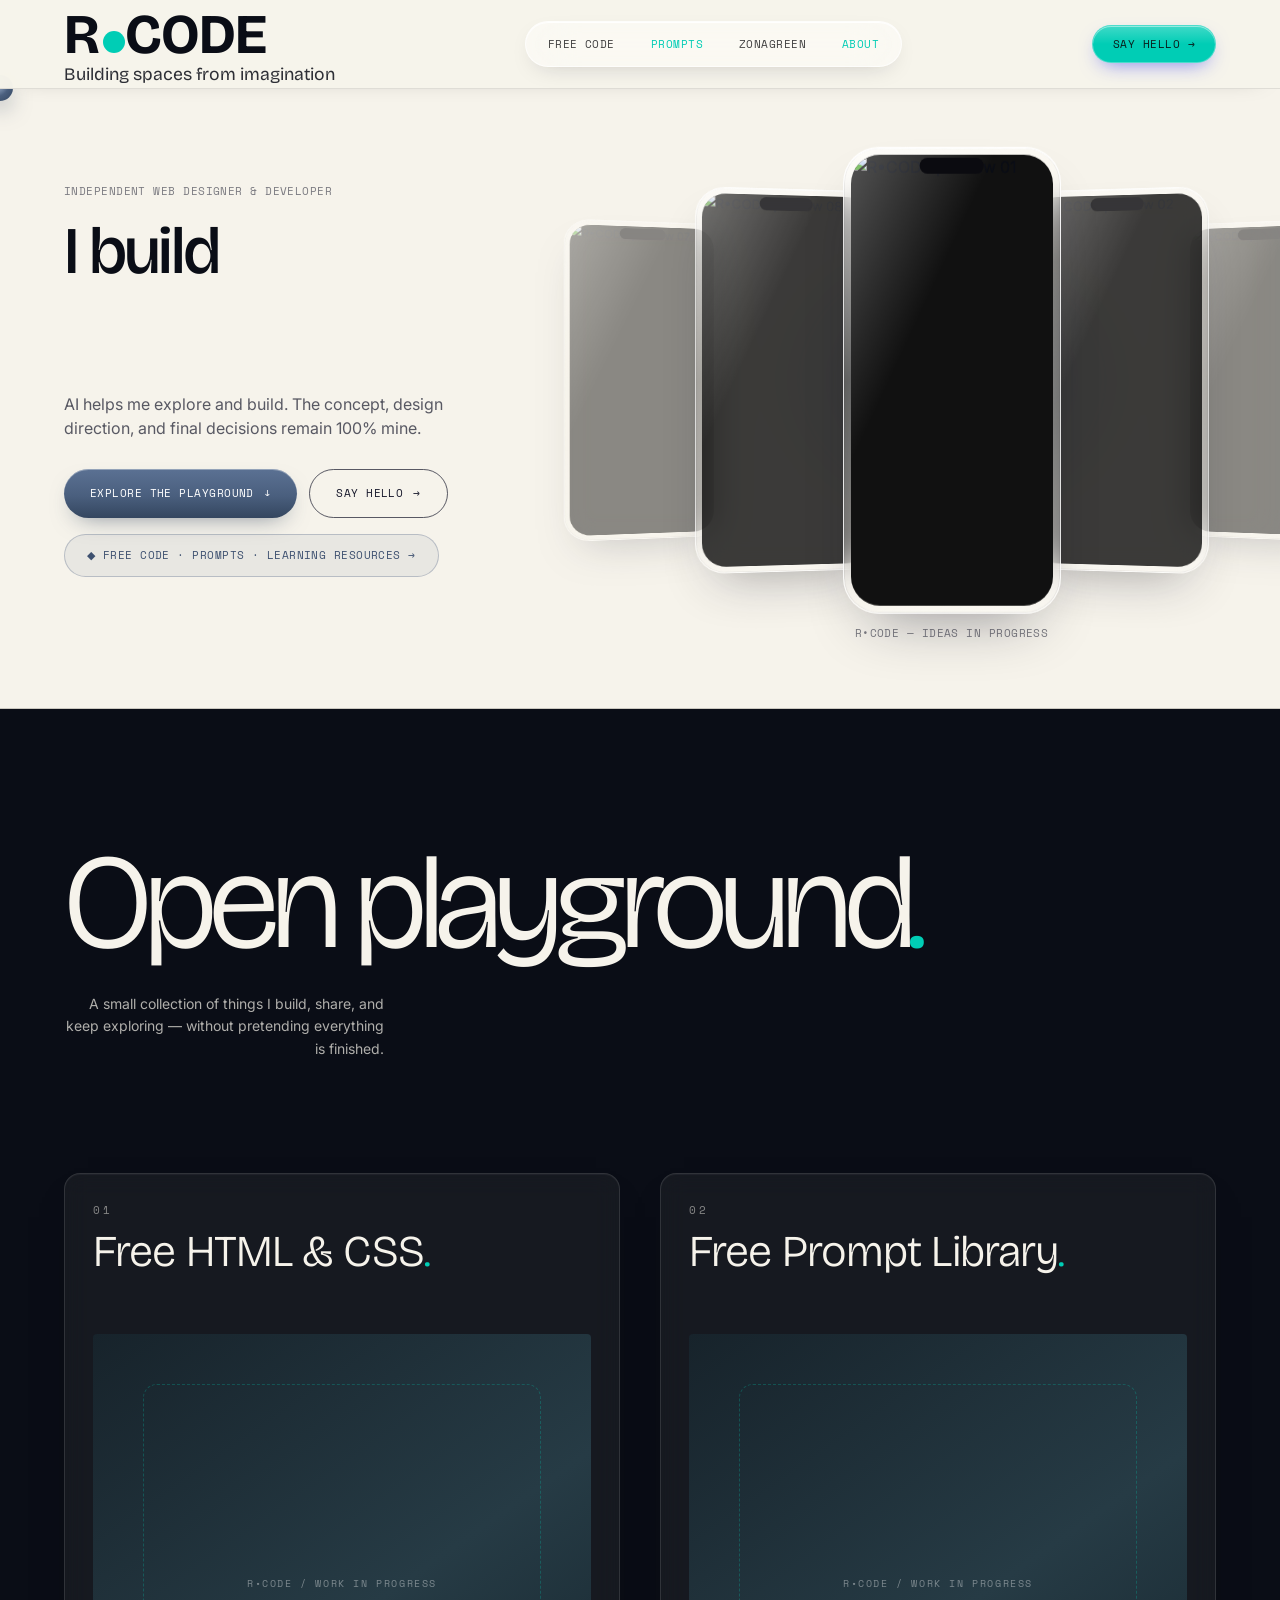
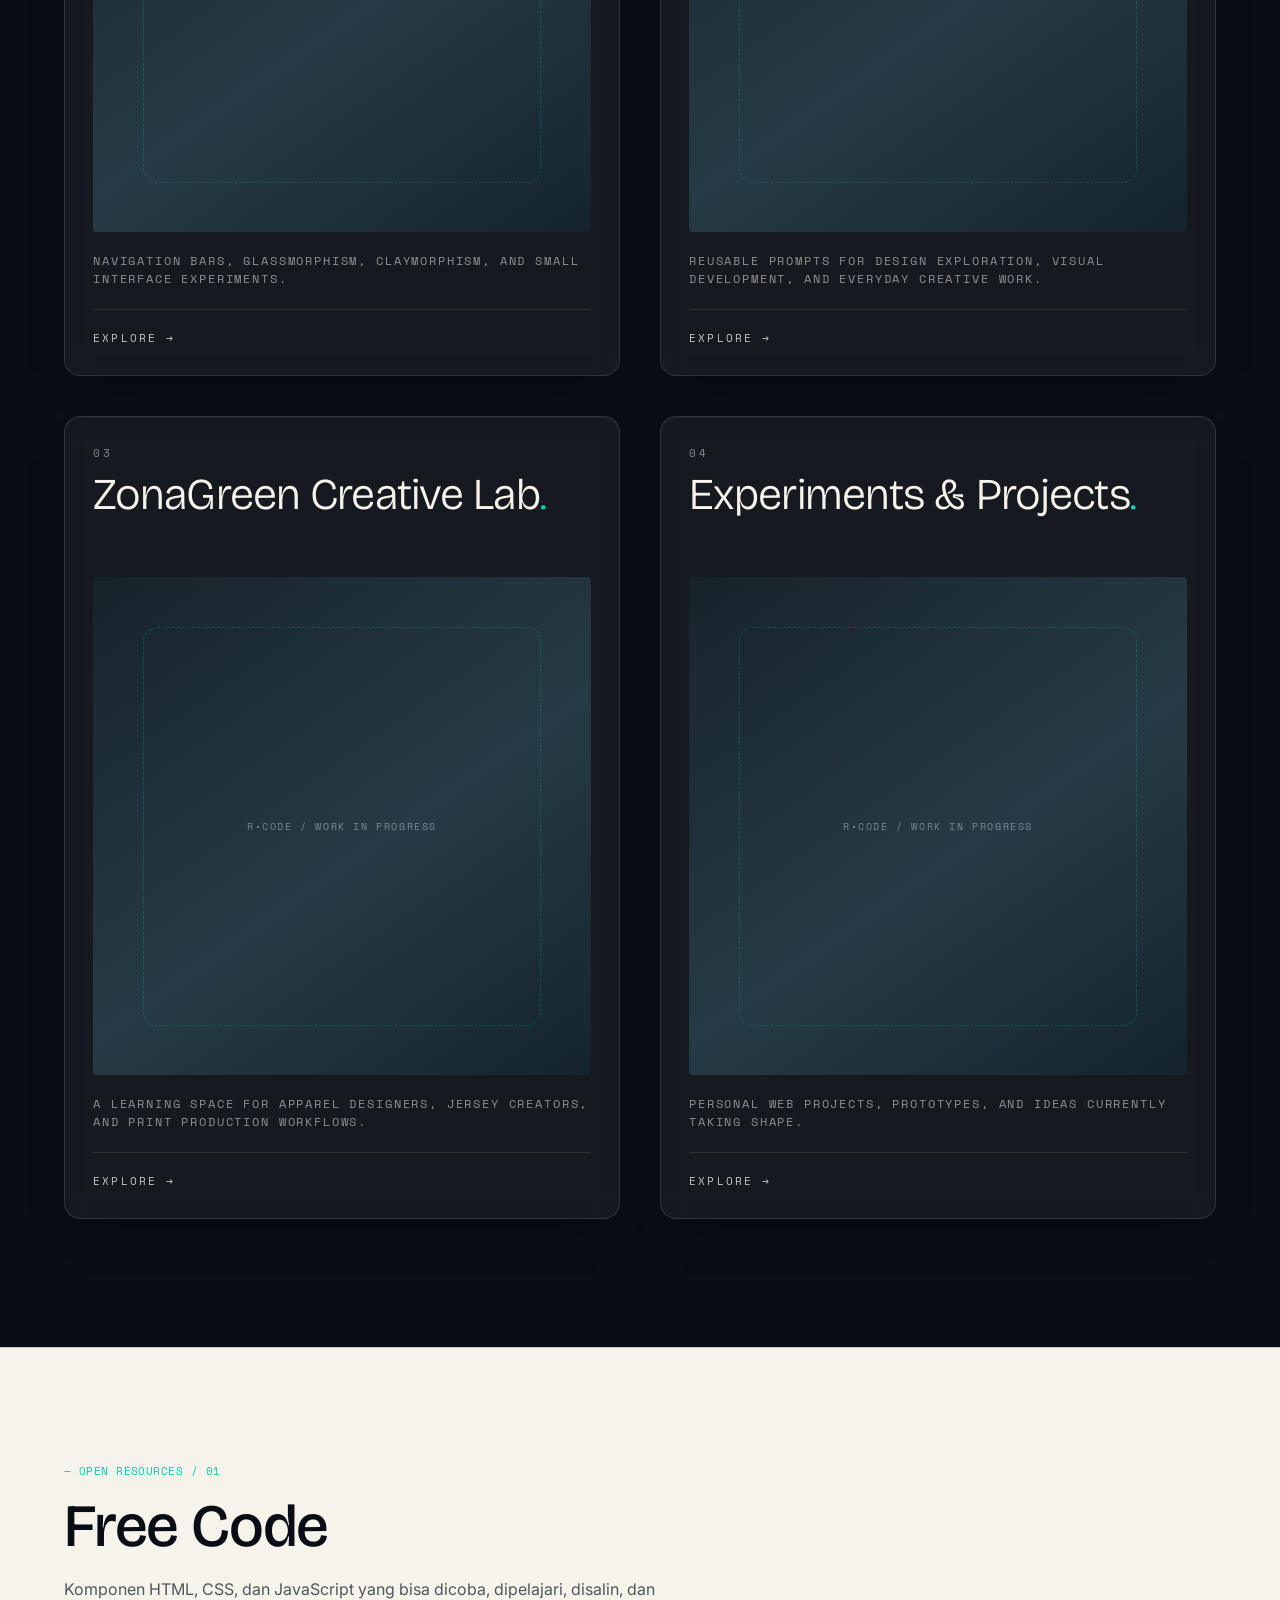
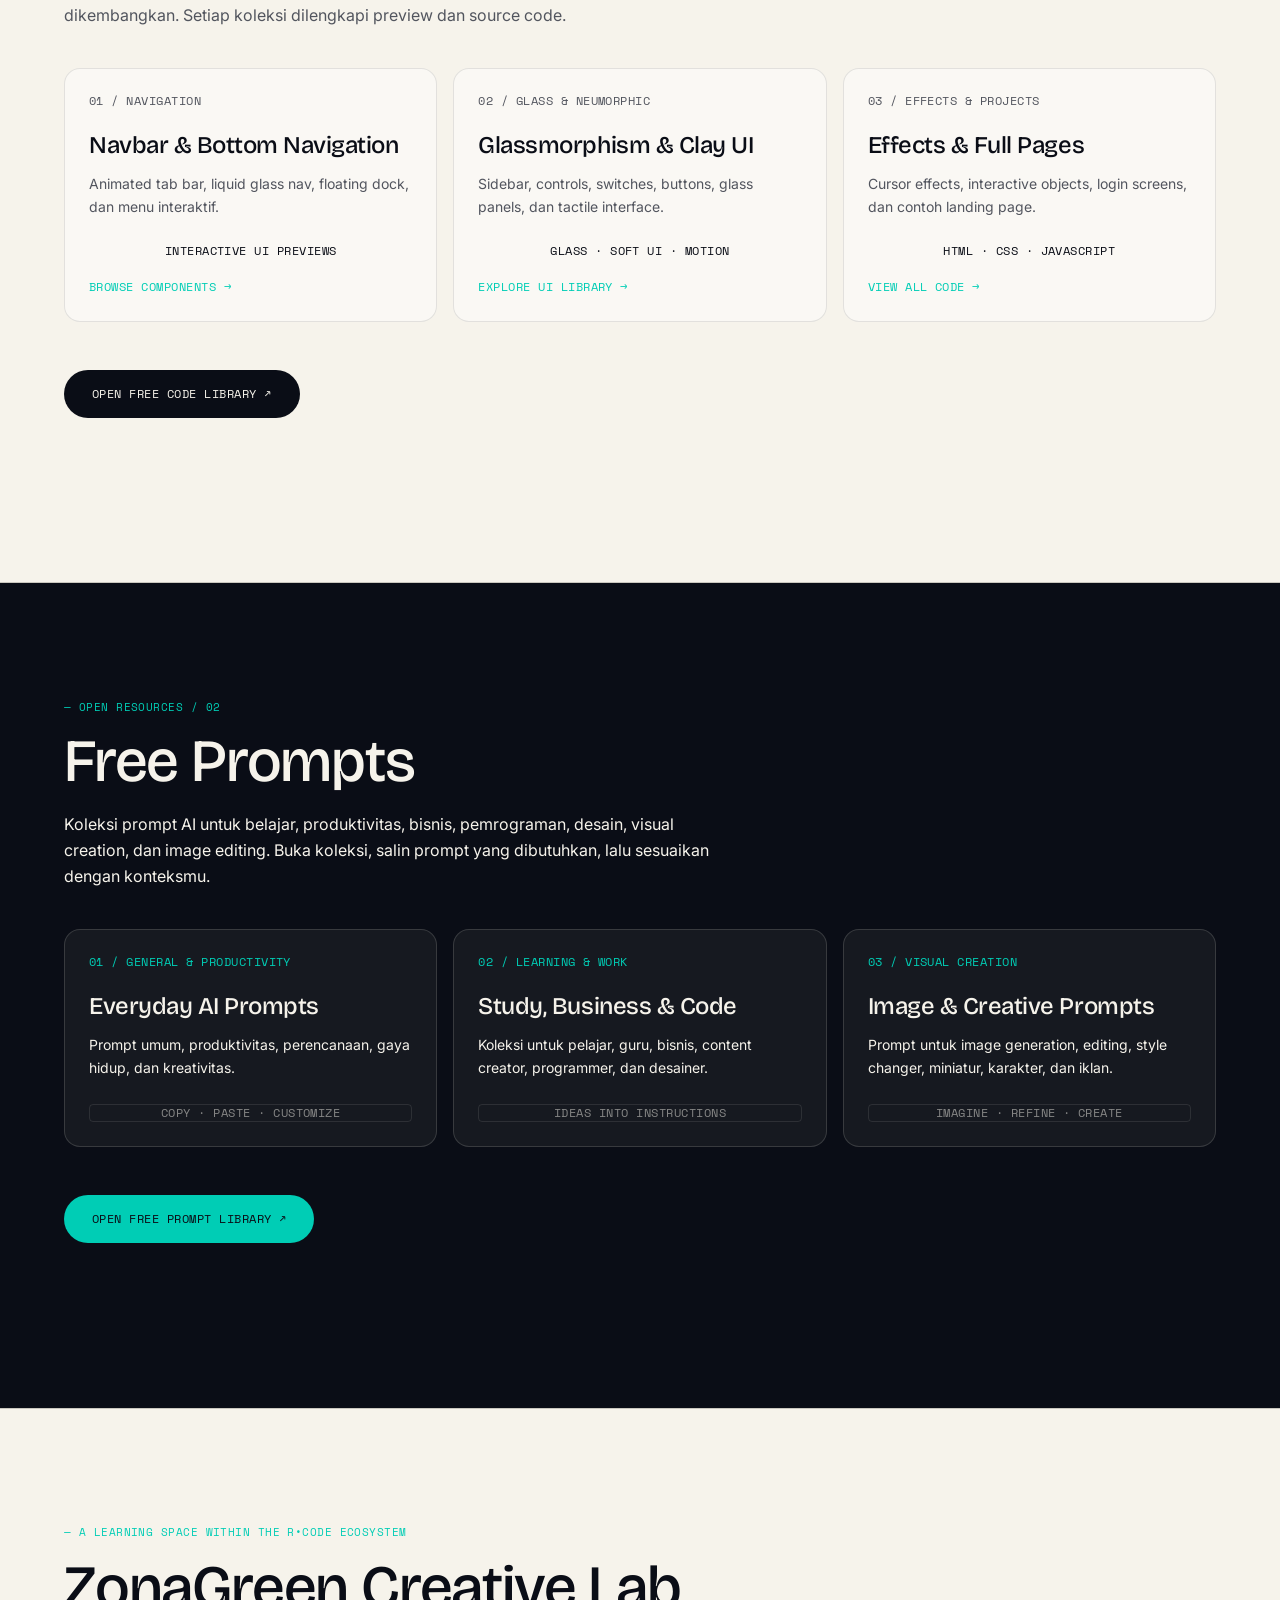
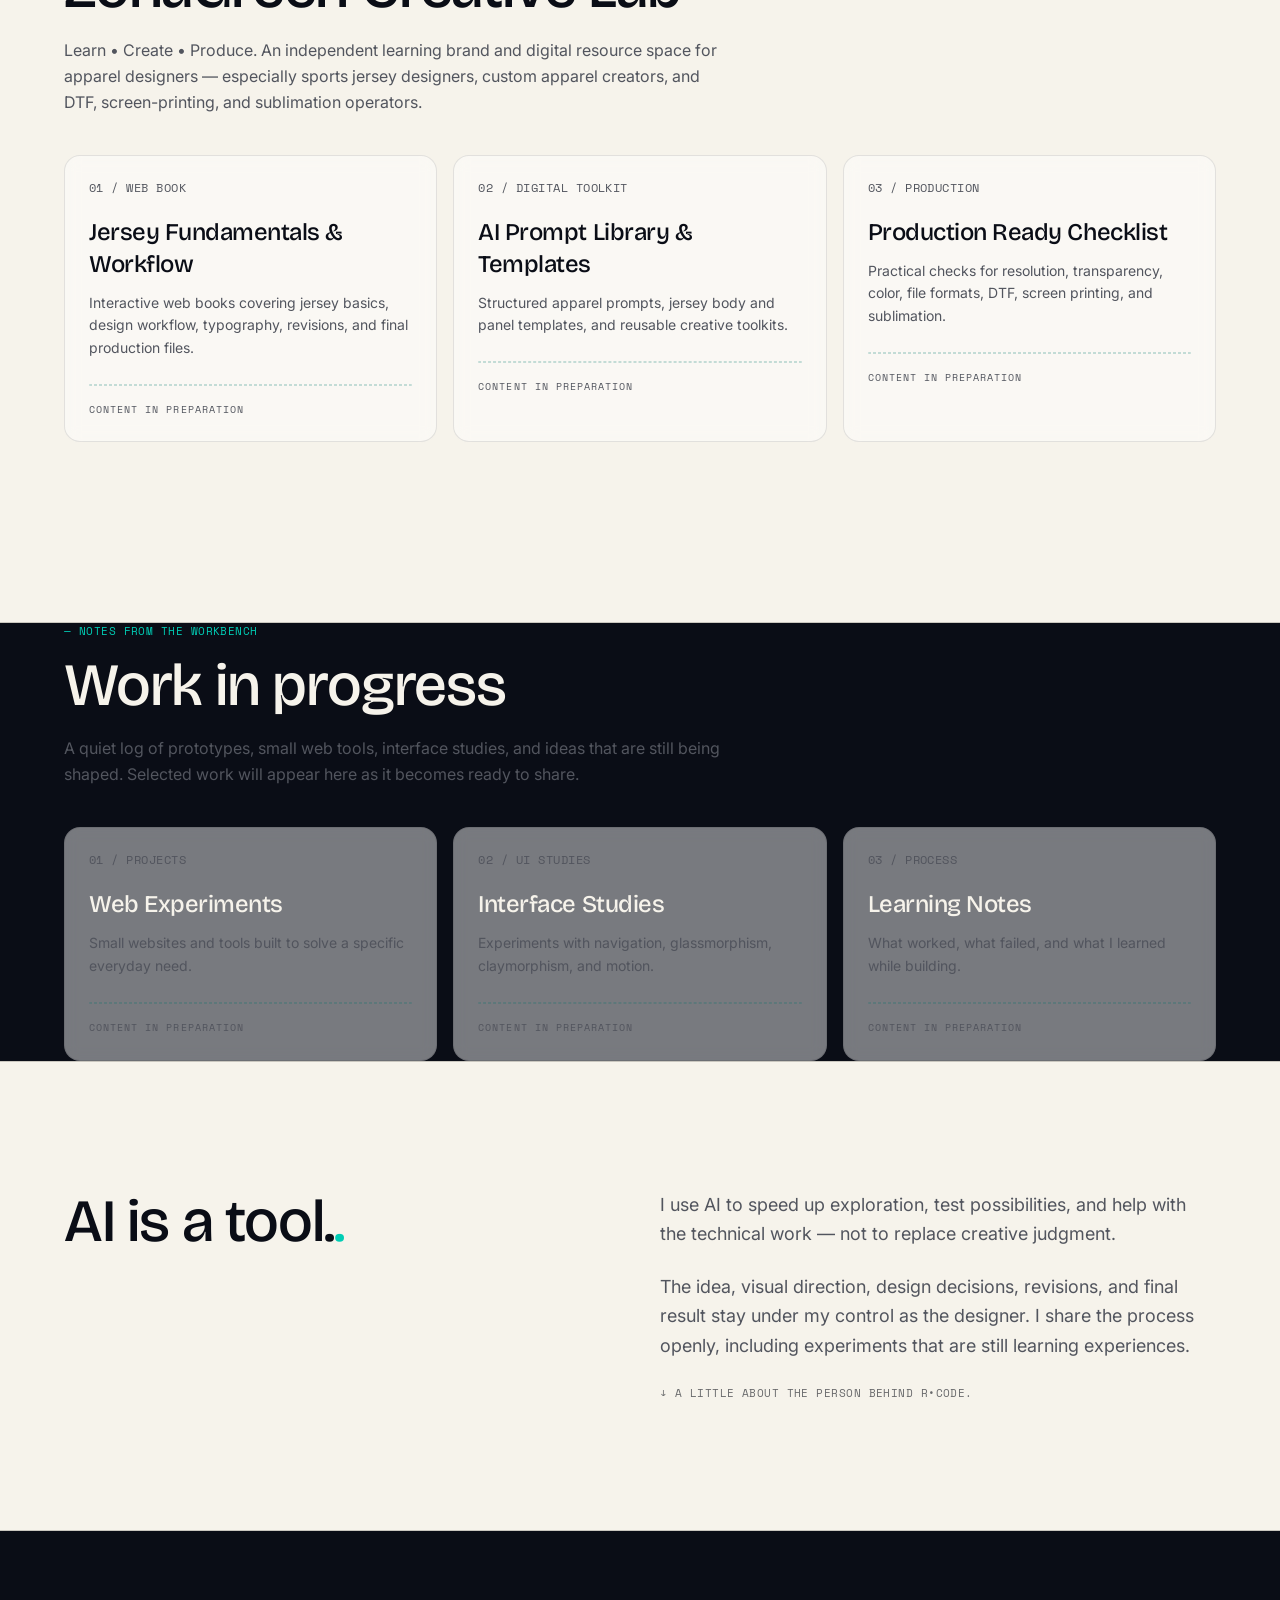
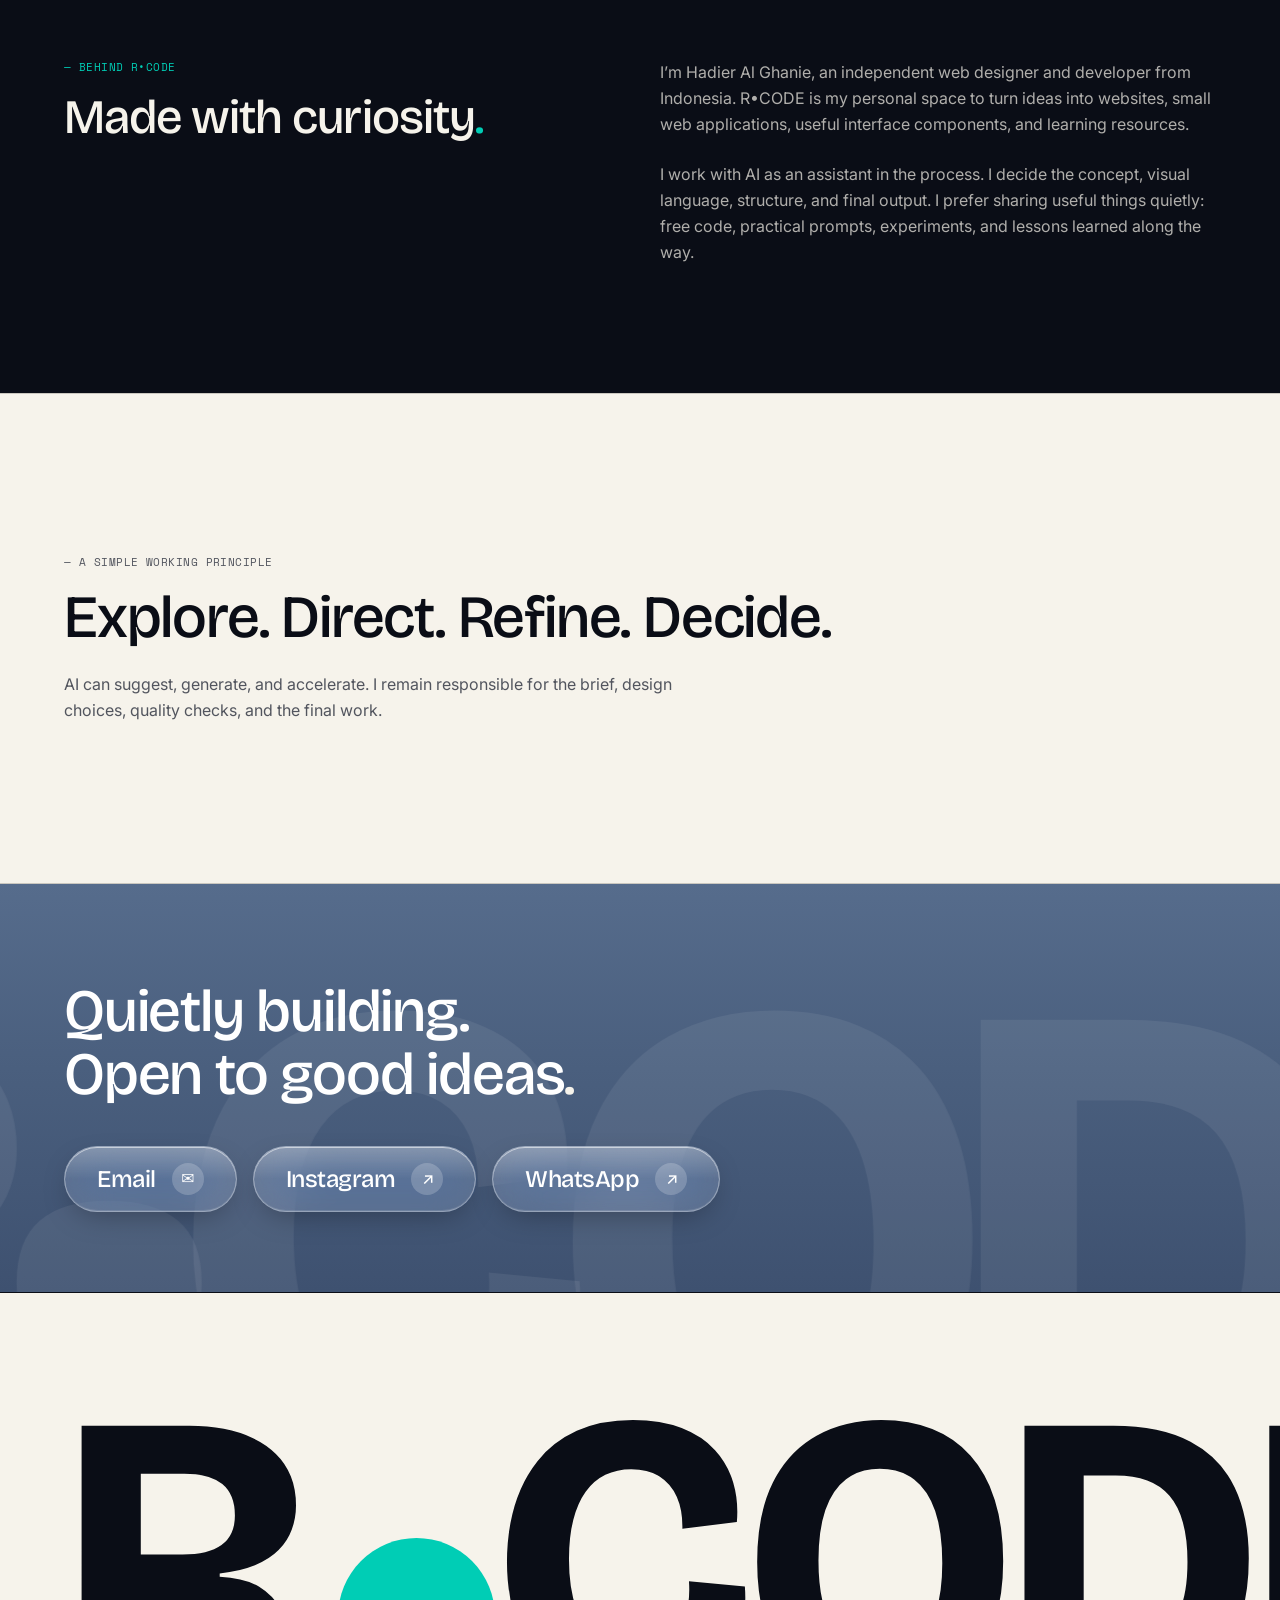
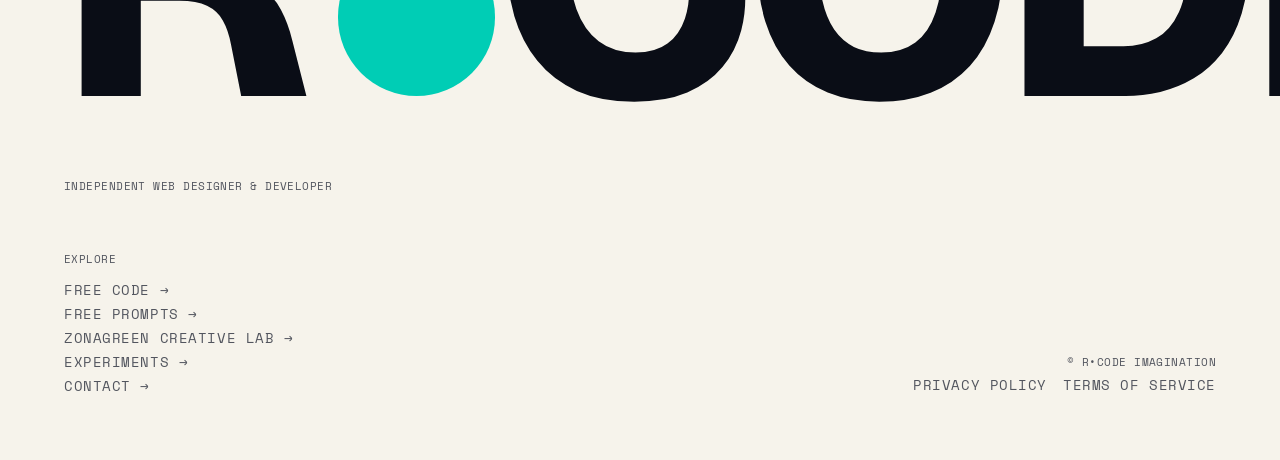
==== commit 3c963f27: "Add files via upload" ====
--- a/index.html
+++ b/index.html
@@ -26,7 +26,7 @@
 .ph-car>.ph-phone[data-slot="2"]{transform:translateX(142%) scale(.68) rotateY(-14deg);z-index:4;opacity:.48}
 .ph-car>.ph-phone[data-slot="far"]{transform:translateX(0) scale(.58);z-index:1;opacity:0;pointer-events:none}
 @media(max-width:639px){.ph-car>.ph-phone[data-slot="-1"]{transform:translateX(-76%) scale(.82) rotateY(10deg)}.ph-car>.ph-phone[data-slot="1"]{transform:translateX(76%) scale(.82) rotateY(-10deg)}.ph-car>.ph-phone[data-slot="-2"]{transform:translateX(-142%) scale(.65) rotateY(14deg)}.ph-car>.ph-phone[data-slot="2"]{transform:translateX(142%) scale(.65) rotateY(-14deg)}}
-</style><link href="assets/rcode-interactions.css" rel="stylesheet"/><link href="assets/rcode-mobile-fixes.css" rel="stylesheet"/></head><body><!--$--><div class="min-h-screen w-full max-w-full overflow-x-clip bg-background text-foreground"><header class="fixed inset-x-0 top-0 z-50 transition-all duration-300 rcode-site-header"><div class="container-x flex h-[5.5rem] items-center justify-between"><a class="flex flex-col leading-none rcode-brand-lockup" href="#top"><span class="text-[3.4rem] md:text-[3.5rem] rcode-brand-wordmark"><span class="font-display font-bold inline-flex items-baseline leading-none"><span>R</span><span aria-hidden="true" class="brand-dot"></span><span>CODE</span></span></span><span class="mt-[0.15em] text-[1.05rem] md:text-[1.1rem] font-[family-name:var(--font-display)] font-normal text-foreground/85 rcode-brand-tagline">Building spaces from imagination</span></a><nav class="relative hidden items-center gap-1 rounded-full p-1.5 font-mono-label md:flex border border-white/70 bg-white/45 shadow-[inset_0_1px_0_rgba(255,255,255,0.9),0_8px_24px_-12px_rgba(20,20,40,0.25)] backdrop-blur-xl backdrop-saturate-150"><span aria-hidden="true" class="pointer-events-none absolute inset-y-1.5 left-0 rounded-full opacity-0 transition-opacity duration-300 border border-brand/50 bg-gradient-to-b from-brand/15 to-brand/5 shadow-[inset_0_1px_1px_rgba(255,255,255,1),0_6px_16px_-6px_rgba(45,61,255,0.45)] backdrop-blur-sm backdrop-saturate-200" style="will-change:transform"></span><a class="relative z-10 rounded-full px-3 py-2 transition-colors lg:px-4 text-neutral-700 hover:text-neutral-900" href="#code">Free Code</a><a class="relative z-10 rounded-full px-3 py-2 transition-colors lg:px-4 text-brand hover:text-brand" href="#prompts">Prompts</a><a class="relative z-10 rounded-full px-3 py-2 transition-colors lg:px-4 text-neutral-700 hover:text-neutral-900" href="#zonagreen">ZonaGreen</a><a class="relative z-10 rounded-full px-3 py-2 transition-colors lg:px-4 text-brand hover:text-brand" href="#about">About</a></nav><div class="hidden md:flex items-center gap-5"><a class="relative inline-flex items-center gap-2 overflow-hidden rounded-full border border-white/30 bg-brand px-5 py-2.5 font-mono-label text-brand-foreground shadow-[inset_0_1px_0_rgba(255,255,255,0.45),0_8px_20px_-8px_rgba(40,50,240,0.6)] transition-colors before:pointer-events-none before:absolute before:inset-x-0 before:top-0 before:h-1/2 before:bg-gradient-to-b before:from-white/25 before:to-transparent hover:bg-foreground" href="#contact">Say hello →</a></div><div class="md:hidden flex items-center gap-3"></div></div></header><nav aria-label="Menu" class="md:hidden fixed inset-x-0 bottom-0 z-50 flex justify-center px-3 pb-[max(0.75rem,env(safe-area-inset-bottom))] pointer-events-none"><div class="pointer-events-auto relative flex w-full max-w-md items-center rounded-full p-1.5 font-mono-label text-[9.5px] border border-white/70 bg-white/80 shadow-[inset_0_1px_0_rgba(255,255,255,0.9),0_12px_30px_-12px_rgba(20,20,40,0.35)] backdrop-blur-xl backdrop-saturate-150"><span aria-hidden="true" class="pointer-events-none absolute left-0 top-1.5 bottom-1.5 rounded-full opacity-0 transition-opacity duration-300 border border-brand/30 bg-gradient-to-b from-brand/15 to-brand/5 shadow-[inset_0_1px_0_rgba(255,255,255,0.9),0_0_18px_-2px_rgba(45,61,255,0.45)]" style="will-change:transform, width;transform-origin:center"></span><a class="relative z-10 flex flex-1 flex-col items-center gap-0.5 rounded-full py-2 transition-colors duration-300 text-neutral-600" href="#code"><span aria-hidden="true" class="transition-transform duration-300 ease-[cubic-bezier(.34,1.8,.64,1)] [&amp;_svg]:h-5 [&amp;_svg]:w-5"><svg aria-hidden="true" class="lucide lucide-layout-grid" fill="none" height="24" stroke="currentColor" stroke-linecap="round" stroke-linejoin="round" stroke-width="2" viewbox="0 0 24 24" width="24" xmlns="http://www.w3.org/2000/svg"><rect height="7" rx="1" width="7" x="3" y="3"></rect><rect height="7" rx="1" width="7" x="14" y="3"></rect><rect height="7" rx="1" width="7" x="14" y="14"></rect><rect height="7" rx="1" width="7" x="3" y="14"></rect></svg></span><span class="leading-none">Free Code</span></a><a class="relative z-10 flex flex-1 flex-col items-center gap-0.5 rounded-full py-2 transition-colors duration-300 text-neutral-600" href="#prompts"><span aria-hidden="true" class="transition-transform duration-300 ease-[cubic-bezier(.34,1.8,.64,1)] [&amp;_svg]:h-5 [&amp;_svg]:w-5"><svg aria-hidden="true" class="lucide lucide-newspaper" fill="none" height="24" stroke="currentColor" stroke-linecap="round" stroke-linejoin="round" stroke-width="2" viewbox="0 0 24 24" width="24" xmlns="http://www.w3.org/2000/svg"><path d="M15 18h-5"></path><path d="M18 14h-8"></path><path d="M4 22h16a2 2 0 0 0 2-2V4a2 2 0 0 0-2-2H8a2 2 0 0 0-2 2v16a2 2 0 0 1-4 0v-9a2 2 0 0 1 2-2h2"></path><rect height="4" rx="1" width="8" x="10" y="6"></rect></svg></span><span class="leading-none">Prompts</span></a><a aria-label="Start a conversation" class="relative z-10 mx-1 -my-1 flex h-[3.25rem] w-[3.25rem] shrink-0 flex-col items-center justify-center overflow-hidden rounded-full border border-white/40 bg-brand text-brand-foreground shadow-[inset_0_1px_0_rgba(255,255,255,0.5),0_0_0_4px_rgba(255,255,255,0.6),0_10px_24px_-6px_rgba(45,61,255,0.75)] motion-safe:animate-[dockglow_2.8s_ease-in-out_infinite] before:pointer-events-none before:absolute before:inset-x-0 before:top-0 before:h-1/2 before:bg-gradient-to-b before:from-white/30 before:to-transparent active:scale-95 transition-transform" href="#contact"><span aria-hidden="true" class="relative [&amp;_svg]:h-5 [&amp;_svg]:w-5"><svg aria-hidden="true" class="lucide lucide-arrow-up-right" fill="none" height="24" stroke="currentColor" stroke-linecap="round" stroke-linejoin="round" stroke-width="2" viewbox="0 0 24 24" width="24" xmlns="http://www.w3.org/2000/svg"><path d="M7 7h10v10"></path><path d="M7 17 17 7"></path></svg></span><span class="relative mt-0.5 text-[8.5px] leading-none">Start</span></a><a class="relative z-10 flex flex-1 flex-col items-center gap-0.5 rounded-full py-2 transition-colors duration-300 text-neutral-600" href="#zonagreen"><span aria-hidden="true" class="transition-transform duration-300 ease-[cubic-bezier(.34,1.8,.64,1)] [&amp;_svg]:h-5 [&amp;_svg]:w-5"><svg aria-hidden="true" class="lucide lucide-user-round" fill="none" height="24" stroke="currentColor" stroke-linecap="round" stroke-linejoin="round" stroke-width="2" viewbox="0 0 24 24" width="24" xmlns="http://www.w3.org/2000/svg"><circle cx="12" cy="8" r="5"></circle><path d="M20 21a8 8 0 0 0-16 0"></path></svg></span><span class="leading-none">ZonaGreen</span></a><a class="relative z-10 flex flex-1 flex-col items-center gap-0.5 rounded-full py-2 transition-colors duration-300 text-neutral-600" href="#about"><span aria-hidden="true" class="transition-transform duration-300 ease-[cubic-bezier(.34,1.8,.64,1)] [&amp;_svg]:h-5 [&amp;_svg]:w-5"><svg aria-hidden="true" class="lucide lucide-mail" fill="none" height="24" stroke="currentColor" stroke-linecap="round" stroke-linejoin="round" stroke-width="2" viewbox="0 0 24 24" width="24" xmlns="http://www.w3.org/2000/svg"><path d="m22 7-8.991 5.727a2 2 0 0 1-2.009 0L2 7"></path><rect height="16" rx="2" width="20" x="2" y="4"></rect></svg></span><span class="leading-none">About</span></a></div><style>@keyframes dockglow{0%,100%{box-shadow:inset 0 1px 0 rgba(255,255,255,.5),0 0 0 4px rgba(255,255,255,.6),0 10px 24px -6px rgba(45,61,255,.75)}50%{box-shadow:inset 0 1px 0 rgba(255,255,255,.5),0 0 0 4px rgba(255,255,255,.6),0 10px 34px -2px rgba(45,61,255,.95)}}</style></nav><main><section class="relative w-full overflow-hidden pt-[5.5rem]" id="top"><div class="ph-hero"><div><p class="font-mono-label ph-kick">Independent web designer &amp; developer</p><h1 class="ph-h1">I build<span class="ph-word"><span class="ph-h2">websites</span><span aria-hidden="true" class="ph-layer"></span></span><span class="sr-only">websites, web applications, useful digital tools and creative experiments</span></h1><p class="ph-sub">AI helps me explore and build. The concept, design direction, and final decisions remain 100% mine.</p><div class="ph-btns"><a class="ph-btn ph-btn-p font-mono-label" href="#work">Explore the playground<span aria-hidden="true">↓</span></a><a class="ph-btn ph-btn-g font-mono-label" href="#contact">Say hello<span aria-hidden="true">→</span></a></div><a class="ph-extra font-mono-label" href="#code">◆  Free code · prompts · learning resources  →</a></div><div aria-hidden="true" class="ph-car"><div class="ph-halo"></div><div class="ph-phone"><div class="ph-scr"><div class="rcode-empty-screen rcode-phone-placeholder" data-placeholder="hero-screen-01"></div></div><span class="ph-isl"></span></div><div class="ph-phone"><div class="ph-scr"><div class="rcode-empty-screen rcode-phone-placeholder" data-placeholder="hero-screen-02"></div></div><span class="ph-isl"></span></div><div class="ph-phone"><div class="ph-scr"><div class="rcode-empty-screen rcode-phone-placeholder" data-placeholder="hero-screen-03"></div></div><span class="ph-isl"></span></div><div class="ph-phone"><div class="ph-scr"><div class="rcode-empty-screen rcode-phone-placeholder" data-placeholder="hero-screen-04"></div></div><span class="ph-isl"></span></div><div class="ph-phone"><div class="ph-scr"><div class="rcode-empty-screen rcode-phone-placeholder" data-placeholder="hero-screen-05"></div></div><span class="ph-isl"></span></div><div class="ph-phone"><div class="ph-scr"><div class="rcode-empty-screen rcode-phone-placeholder" data-placeholder="hero-screen-06"></div></div><span class="ph-isl"></span></div><div class="ph-phone"><div class="ph-scr"><div class="rcode-empty-screen rcode-phone-placeholder" data-placeholder="hero-screen-07"></div></div><span class="ph-isl"></span></div><div class="ph-phone"><div class="ph-scr"><div class="rcode-empty-screen rcode-phone-placeholder" data-placeholder="hero-screen-08"></div></div><span class="ph-isl"></span></div><p class="ph-cap font-mono-label">R•CODE — IDEAS IN PROGRESS</p></div><div aria-hidden="true" class="ph-pov"><svg><line stroke="rgba(22,23,42,.8)" stroke-width="1.4"></line></svg><div class="ph-bob"></div></div><style>
+</style><link href="assets/rcode-interactions.css" rel="stylesheet"/><link href="assets/rcode-mobile-fixes.css" rel="stylesheet"/></head><body><!--$--><div class="min-h-screen w-full max-w-full overflow-x-clip bg-background text-foreground"><header class="fixed inset-x-0 top-0 z-50 transition-all duration-300 rcode-site-header"><div class="container-x flex h-[5.5rem] items-center justify-between"><a class="flex flex-col leading-none rcode-brand-lockup" href="#top"><span class="text-[3.4rem] md:text-[3.5rem] rcode-brand-wordmark"><span class="font-display font-bold inline-flex items-baseline leading-none"><span>R</span><span aria-hidden="true" class="brand-dot"></span><span>CODE</span></span></span><span class="mt-[0.15em] text-[1.05rem] md:text-[1.1rem] font-[family-name:var(--font-display)] font-normal text-foreground/85 rcode-brand-tagline">Building spaces from imagination</span></a><nav class="relative hidden items-center gap-1 rounded-full p-1.5 font-mono-label md:flex border border-white/70 bg-white/45 shadow-[inset_0_1px_0_rgba(255,255,255,0.9),0_8px_24px_-12px_rgba(20,20,40,0.25)] backdrop-blur-xl backdrop-saturate-150"><span aria-hidden="true" class="pointer-events-none absolute inset-y-1.5 left-0 rounded-full opacity-0 transition-opacity duration-300 border border-brand/50 bg-gradient-to-b from-brand/15 to-brand/5 shadow-[inset_0_1px_1px_rgba(255,255,255,1),0_6px_16px_-6px_rgba(45,61,255,0.45)] backdrop-blur-sm backdrop-saturate-200" style="will-change:transform"></span><a class="relative z-10 rounded-full px-3 py-2 transition-colors lg:px-4 text-neutral-700 hover:text-neutral-900" href="#code">Free Code</a><a class="relative z-10 rounded-full px-3 py-2 transition-colors lg:px-4 text-brand hover:text-brand" href="#prompts">Prompts</a><a class="relative z-10 rounded-full px-3 py-2 transition-colors lg:px-4 text-neutral-700 hover:text-neutral-900" href="#zonagreen">ZonaGreen</a><a class="relative z-10 rounded-full px-3 py-2 transition-colors lg:px-4 text-brand hover:text-brand" href="#about">About</a></nav><div class="hidden md:flex items-center gap-5"><a class="relative inline-flex items-center gap-2 overflow-hidden rounded-full border border-white/30 bg-brand px-5 py-2.5 font-mono-label text-brand-foreground shadow-[inset_0_1px_0_rgba(255,255,255,0.45),0_8px_20px_-8px_rgba(40,50,240,0.6)] transition-colors before:pointer-events-none before:absolute before:inset-x-0 before:top-0 before:h-1/2 before:bg-gradient-to-b before:from-white/25 before:to-transparent hover:bg-foreground" href="#contact">Say hello →</a></div><div class="md:hidden flex items-center gap-3"></div></div></header><nav aria-label="Menu" class="md:hidden fixed inset-x-0 bottom-0 z-50 flex justify-center px-3 pb-[max(0.75rem,env(safe-area-inset-bottom))] pointer-events-none"><div class="pointer-events-auto relative flex w-full max-w-md items-center rounded-full p-1.5 font-mono-label text-[9.5px] border border-white/70 bg-white/80 shadow-[inset_0_1px_0_rgba(255,255,255,0.9),0_12px_30px_-12px_rgba(20,20,40,0.35)] backdrop-blur-xl backdrop-saturate-150"><span aria-hidden="true" class="pointer-events-none absolute left-0 top-1.5 bottom-1.5 rounded-full opacity-0 transition-opacity duration-300 border border-brand/30 bg-gradient-to-b from-brand/15 to-brand/5 shadow-[inset_0_1px_0_rgba(255,255,255,0.9),0_0_18px_-2px_rgba(45,61,255,0.45)]" style="will-change:transform, width;transform-origin:center"></span><a class="relative z-10 flex flex-1 flex-col items-center gap-0.5 rounded-full py-2 transition-colors duration-300 text-neutral-600" href="#code"><span aria-hidden="true" class="transition-transform duration-300 ease-[cubic-bezier(.34,1.8,.64,1)] [&amp;_svg]:h-5 [&amp;_svg]:w-5"><svg aria-hidden="true" class="lucide lucide-layout-grid" fill="none" height="24" stroke="currentColor" stroke-linecap="round" stroke-linejoin="round" stroke-width="2" viewbox="0 0 24 24" width="24" xmlns="http://www.w3.org/2000/svg"><rect height="7" rx="1" width="7" x="3" y="3"></rect><rect height="7" rx="1" width="7" x="14" y="3"></rect><rect height="7" rx="1" width="7" x="14" y="14"></rect><rect height="7" rx="1" width="7" x="3" y="14"></rect></svg></span><span class="leading-none">Free Code</span></a><a class="relative z-10 flex flex-1 flex-col items-center gap-0.5 rounded-full py-2 transition-colors duration-300 text-neutral-600" href="#prompts"><span aria-hidden="true" class="transition-transform duration-300 ease-[cubic-bezier(.34,1.8,.64,1)] [&amp;_svg]:h-5 [&amp;_svg]:w-5"><svg aria-hidden="true" class="lucide lucide-newspaper" fill="none" height="24" stroke="currentColor" stroke-linecap="round" stroke-linejoin="round" stroke-width="2" viewbox="0 0 24 24" width="24" xmlns="http://www.w3.org/2000/svg"><path d="M15 18h-5"></path><path d="M18 14h-8"></path><path d="M4 22h16a2 2 0 0 0 2-2V4a2 2 0 0 0-2-2H8a2 2 0 0 0-2 2v16a2 2 0 0 1-4 0v-9a2 2 0 0 1 2-2h2"></path><rect height="4" rx="1" width="8" x="10" y="6"></rect></svg></span><span class="leading-none">Prompts</span></a><a aria-label="Start a conversation" class="relative z-10 mx-1 -my-1 flex h-[3.25rem] w-[3.25rem] shrink-0 flex-col items-center justify-center overflow-hidden rounded-full border border-white/40 bg-brand text-brand-foreground shadow-[inset_0_1px_0_rgba(255,255,255,0.5),0_0_0_4px_rgba(255,255,255,0.6),0_10px_24px_-6px_rgba(45,61,255,0.75)] motion-safe:animate-[dockglow_2.8s_ease-in-out_infinite] before:pointer-events-none before:absolute before:inset-x-0 before:top-0 before:h-1/2 before:bg-gradient-to-b before:from-white/30 before:to-transparent active:scale-95 transition-transform" href="#contact"><span aria-hidden="true" class="relative [&amp;_svg]:h-5 [&amp;_svg]:w-5"><svg aria-hidden="true" class="lucide lucide-arrow-up-right" fill="none" height="24" stroke="currentColor" stroke-linecap="round" stroke-linejoin="round" stroke-width="2" viewbox="0 0 24 24" width="24" xmlns="http://www.w3.org/2000/svg"><path d="M7 7h10v10"></path><path d="M7 17 17 7"></path></svg></span><span class="relative mt-0.5 text-[8.5px] leading-none">Start</span></a><a class="relative z-10 flex flex-1 flex-col items-center gap-0.5 rounded-full py-2 transition-colors duration-300 text-neutral-600" href="#zonagreen"><span aria-hidden="true" class="transition-transform duration-300 ease-[cubic-bezier(.34,1.8,.64,1)] [&amp;_svg]:h-5 [&amp;_svg]:w-5"><svg aria-hidden="true" class="lucide lucide-user-round" fill="none" height="24" stroke="currentColor" stroke-linecap="round" stroke-linejoin="round" stroke-width="2" viewbox="0 0 24 24" width="24" xmlns="http://www.w3.org/2000/svg"><circle cx="12" cy="8" r="5"></circle><path d="M20 21a8 8 0 0 0-16 0"></path></svg></span><span class="leading-none">ZonaGreen</span></a><a class="relative z-10 flex flex-1 flex-col items-center gap-0.5 rounded-full py-2 transition-colors duration-300 text-neutral-600" href="#about"><span aria-hidden="true" class="transition-transform duration-300 ease-[cubic-bezier(.34,1.8,.64,1)] [&amp;_svg]:h-5 [&amp;_svg]:w-5"><svg aria-hidden="true" class="lucide lucide-mail" fill="none" height="24" stroke="currentColor" stroke-linecap="round" stroke-linejoin="round" stroke-width="2" viewbox="0 0 24 24" width="24" xmlns="http://www.w3.org/2000/svg"><path d="m22 7-8.991 5.727a2 2 0 0 1-2.009 0L2 7"></path><rect height="16" rx="2" width="20" x="2" y="4"></rect></svg></span><span class="leading-none">About</span></a></div><style>@keyframes dockglow{0%,100%{box-shadow:inset 0 1px 0 rgba(255,255,255,.5),0 0 0 4px rgba(255,255,255,.6),0 10px 24px -6px rgba(45,61,255,.75)}50%{box-shadow:inset 0 1px 0 rgba(255,255,255,.5),0 0 0 4px rgba(255,255,255,.6),0 10px 34px -2px rgba(45,61,255,.95)}}</style></nav><main><section class="relative w-full overflow-hidden pt-[5.5rem]" id="top"><div class="ph-hero"><div><p class="font-mono-label ph-kick">Independent web designer &amp; developer</p><h1 class="ph-h1">I build<span class="ph-word"><span class="ph-layer">websites</span><span aria-hidden="true" class="ph-layer">web apps</span></span><span class="sr-only">websites, web applications, useful digital tools and creative experiments</span></h1><p class="ph-sub">AI helps me explore and build. The concept, design direction, and final decisions remain 100% mine.</p><div class="ph-btns"><a class="ph-btn ph-btn-p font-mono-label" href="#work">Explore the playground<span aria-hidden="true">↓</span></a><a class="ph-btn ph-btn-g font-mono-label" href="#contact">Say hello<span aria-hidden="true">→</span></a></div><a class="ph-extra font-mono-label" href="#code">◆  Free code · prompts · learning resources  →</a></div><div aria-hidden="true" class="ph-car"><div class="ph-halo"></div><div class="ph-phone"><div class="ph-scr"><img src="assets/images/hero-code-preview-01.webp" alt="R•CODE preview 01" width="390" height="844" decoding="async" fetchpriority="high" style="position:absolute;inset:0;width:100%;height:100%;object-fit:cover;display:block"></div><span class="ph-isl"></span></div><div class="ph-phone"><div class="ph-scr"><img src="assets/images/hero-code-preview-02.webp" alt="R•CODE preview 02" width="390" height="844" decoding="async" loading="lazy" style="position:absolute;inset:0;width:100%;height:100%;object-fit:cover;display:block"></div><span class="ph-isl"></span></div><div class="ph-phone"><div class="ph-scr"><img src="assets/images/hero-code-preview-03.webp" alt="R•CODE preview 03" width="390" height="844" decoding="async" loading="lazy" style="position:absolute;inset:0;width:100%;height:100%;object-fit:cover;display:block"></div><span class="ph-isl"></span></div><div class="ph-phone"><div class="ph-scr"><img src="assets/images/hero-code-preview-04.webp" alt="R•CODE preview 04" width="390" height="844" decoding="async" loading="lazy" style="position:absolute;inset:0;width:100%;height:100%;object-fit:cover;display:block"></div><span class="ph-isl"></span></div><div class="ph-phone"><div class="ph-scr"><img src="assets/images/hero-code-preview-05.webp" alt="R•CODE preview 05" width="390" height="844" decoding="async" loading="lazy" style="position:absolute;inset:0;width:100%;height:100%;object-fit:cover;display:block"></div><span class="ph-isl"></span></div><div class="ph-phone"><div class="ph-scr"><img src="assets/images/hero-code-preview-06.webp" alt="R•CODE preview 06" width="390" height="844" decoding="async" loading="lazy" style="position:absolute;inset:0;width:100%;height:100%;object-fit:cover;display:block"></div><span class="ph-isl"></span></div><div class="ph-phone"><div class="ph-scr"><img src="assets/images/hero-code-preview-07.webp" alt="R•CODE preview 07" width="390" height="844" decoding="async" loading="lazy" style="position:absolute;inset:0;width:100%;height:100%;object-fit:cover;display:block"></div><span class="ph-isl"></span></div><div class="ph-phone"><div class="ph-scr"><img src="assets/images/hero-code-preview-08.webp" alt="R•CODE preview 08" width="390" height="844" decoding="async" loading="lazy" style="position:absolute;inset:0;width:100%;height:100%;object-fit:cover;display:block"></div><span class="ph-isl"></span></div><p class="ph-cap font-mono-label">R•CODE — IDEAS IN PROGRESS</p></div><div aria-hidden="true" class="ph-pov"><svg><line stroke="rgba(22,23,42,.8)" stroke-width="1.4"></line></svg><div class="ph-bob"></div></div><style>
         .ph-hero{--slate:#4A5F7E;--slate-d:#34465F;--slate-l:#93A6C2;position:relative;padding:clamp(10px,4vh,48px) clamp(16px,5vw,64px) clamp(40px,8vh,90px);display:grid;grid-template-columns:1.05fr .95fr;gap:clamp(20px,3vw,48px);align-items:center}
         .ph-kick{color:rgba(22,23,42,.55)}
         .ph-h1{font-family:var(--font-display);font-weight:500;letter-spacing:-.04em;line-height:1.02;font-size:clamp(36px,5.2vw,84px);margin-top:18px}
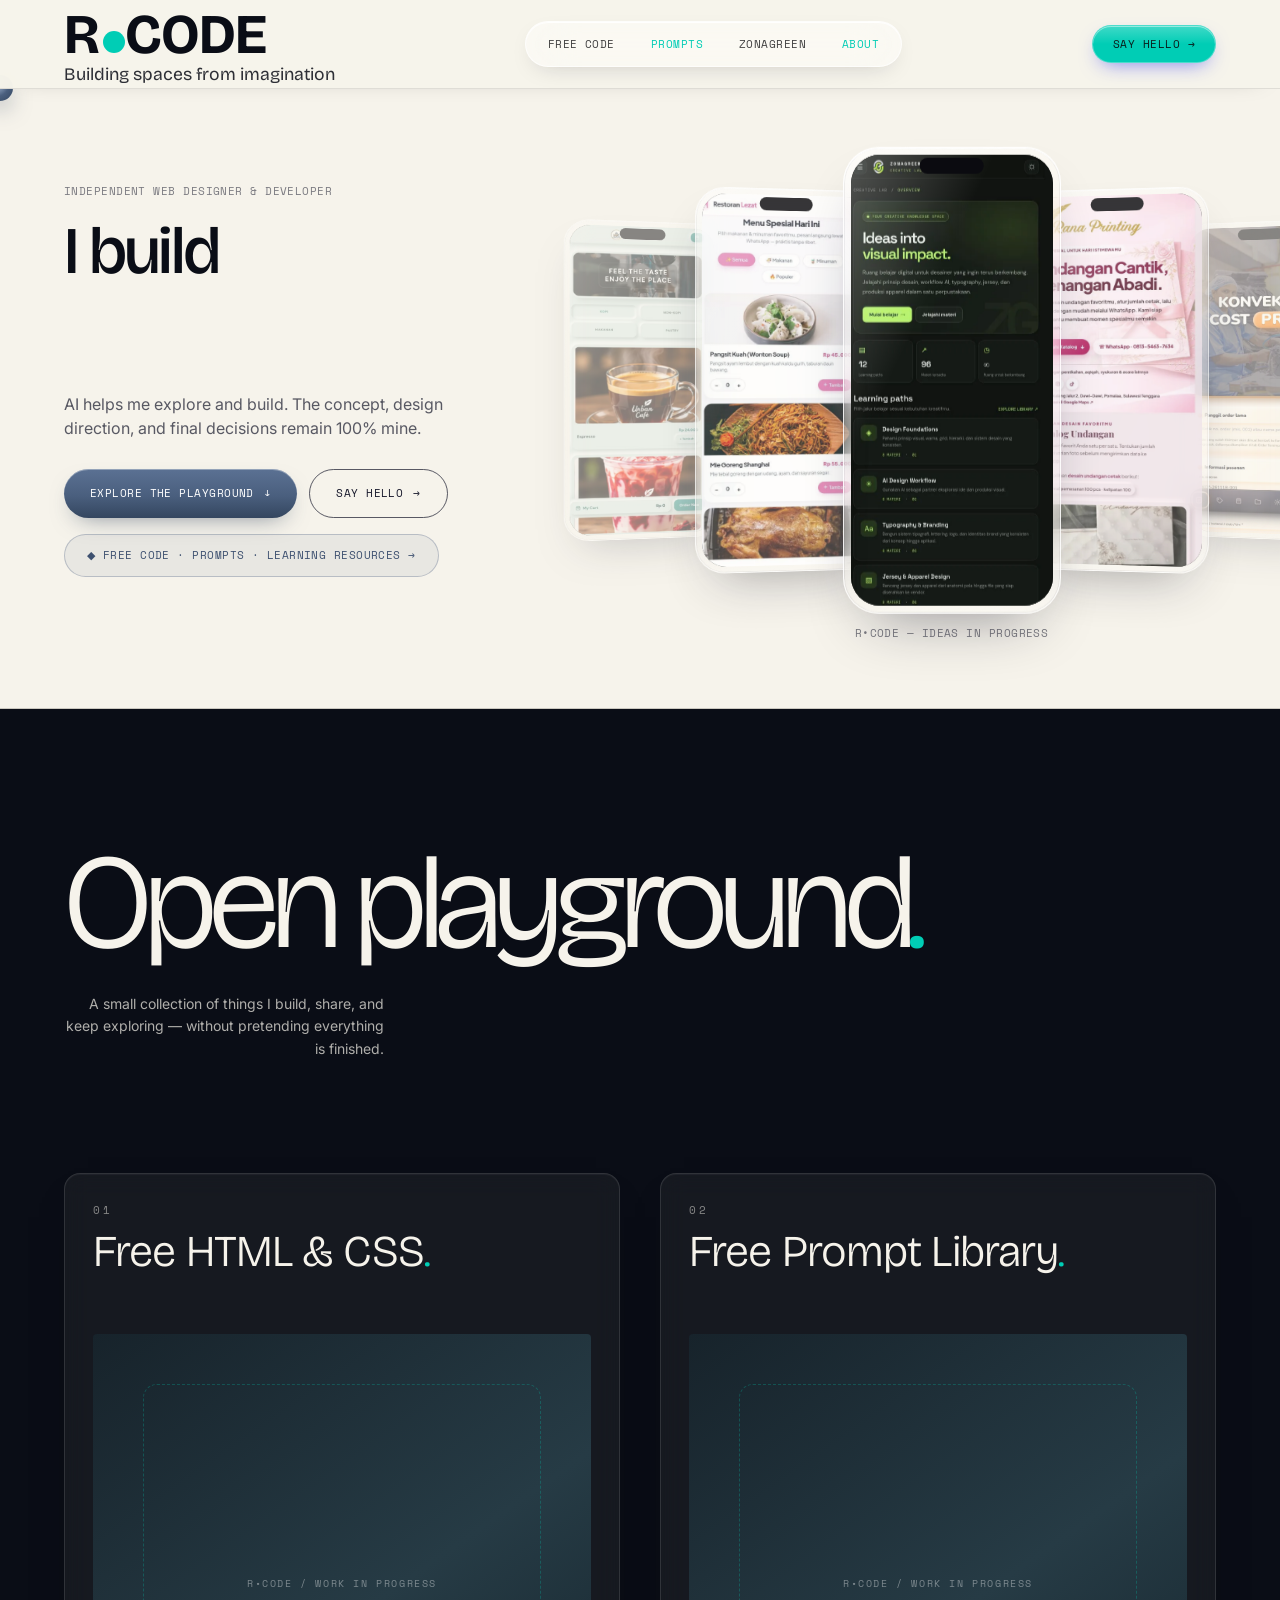
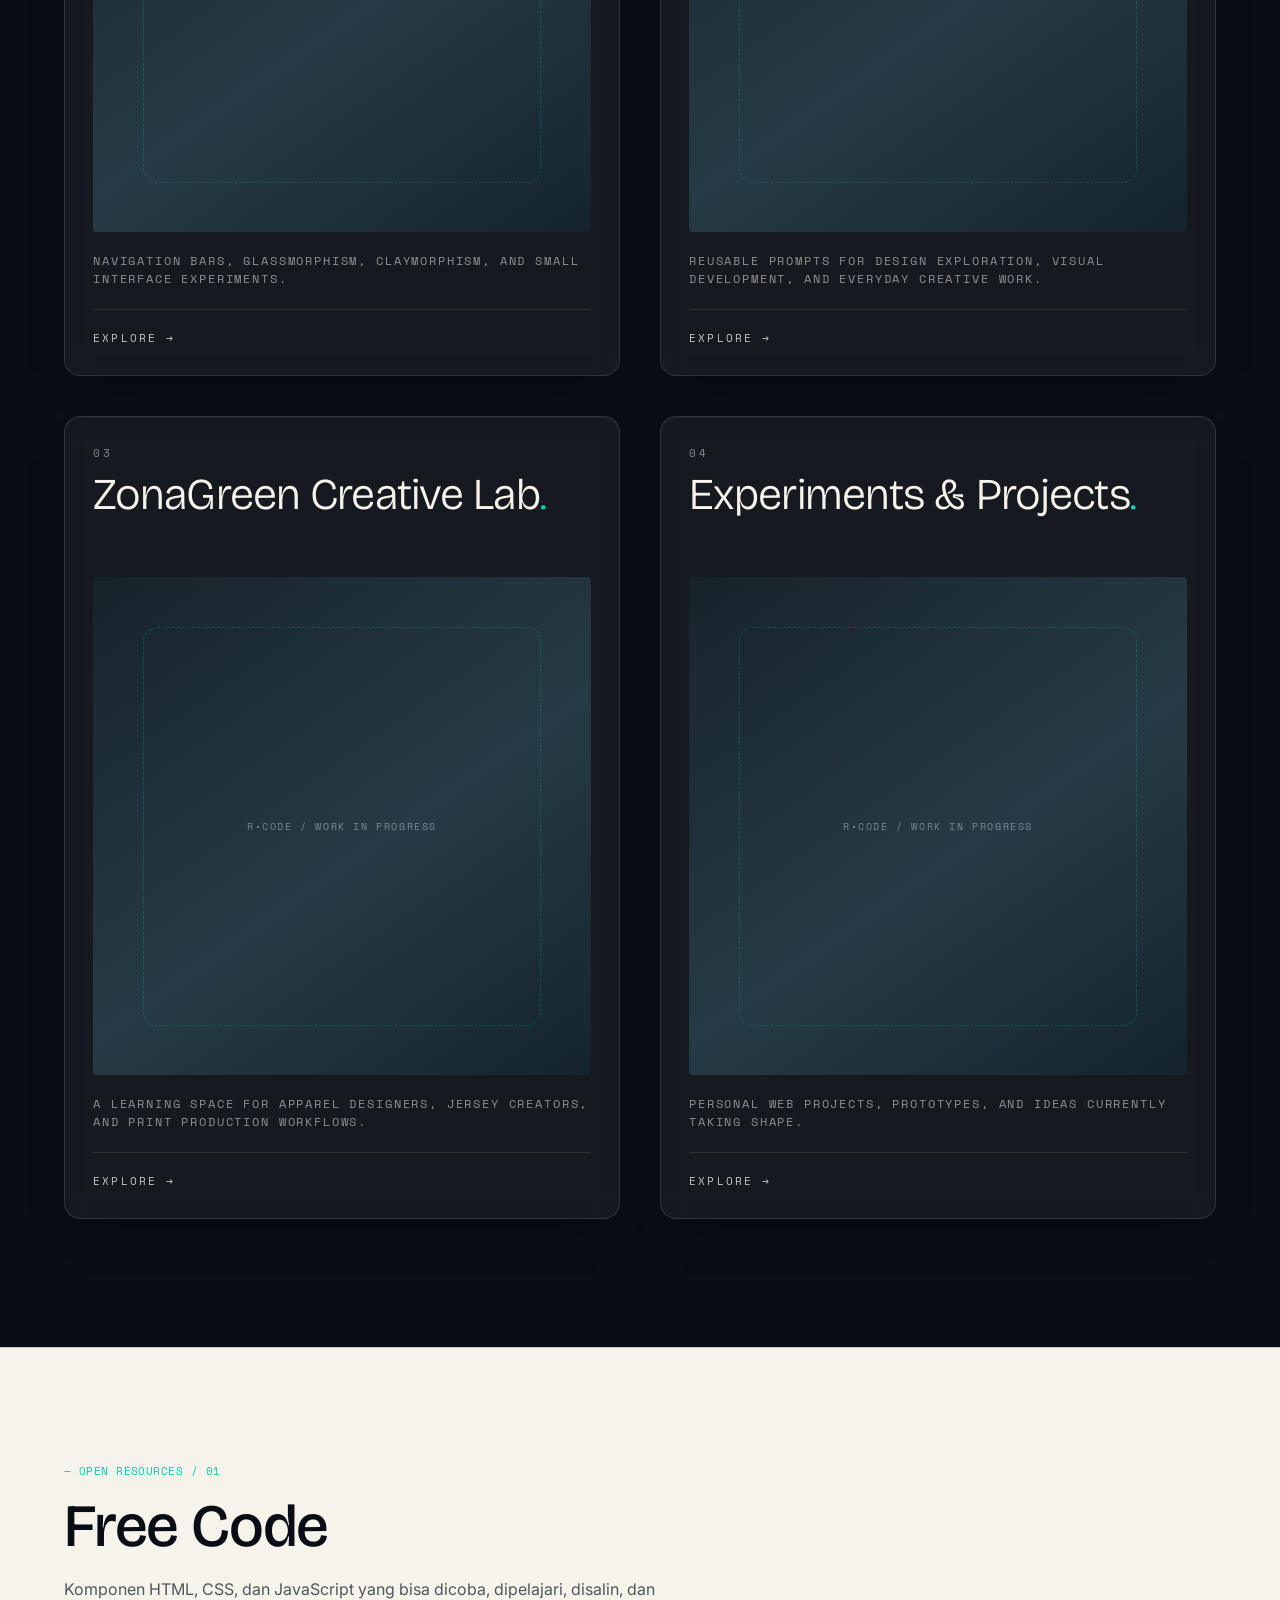
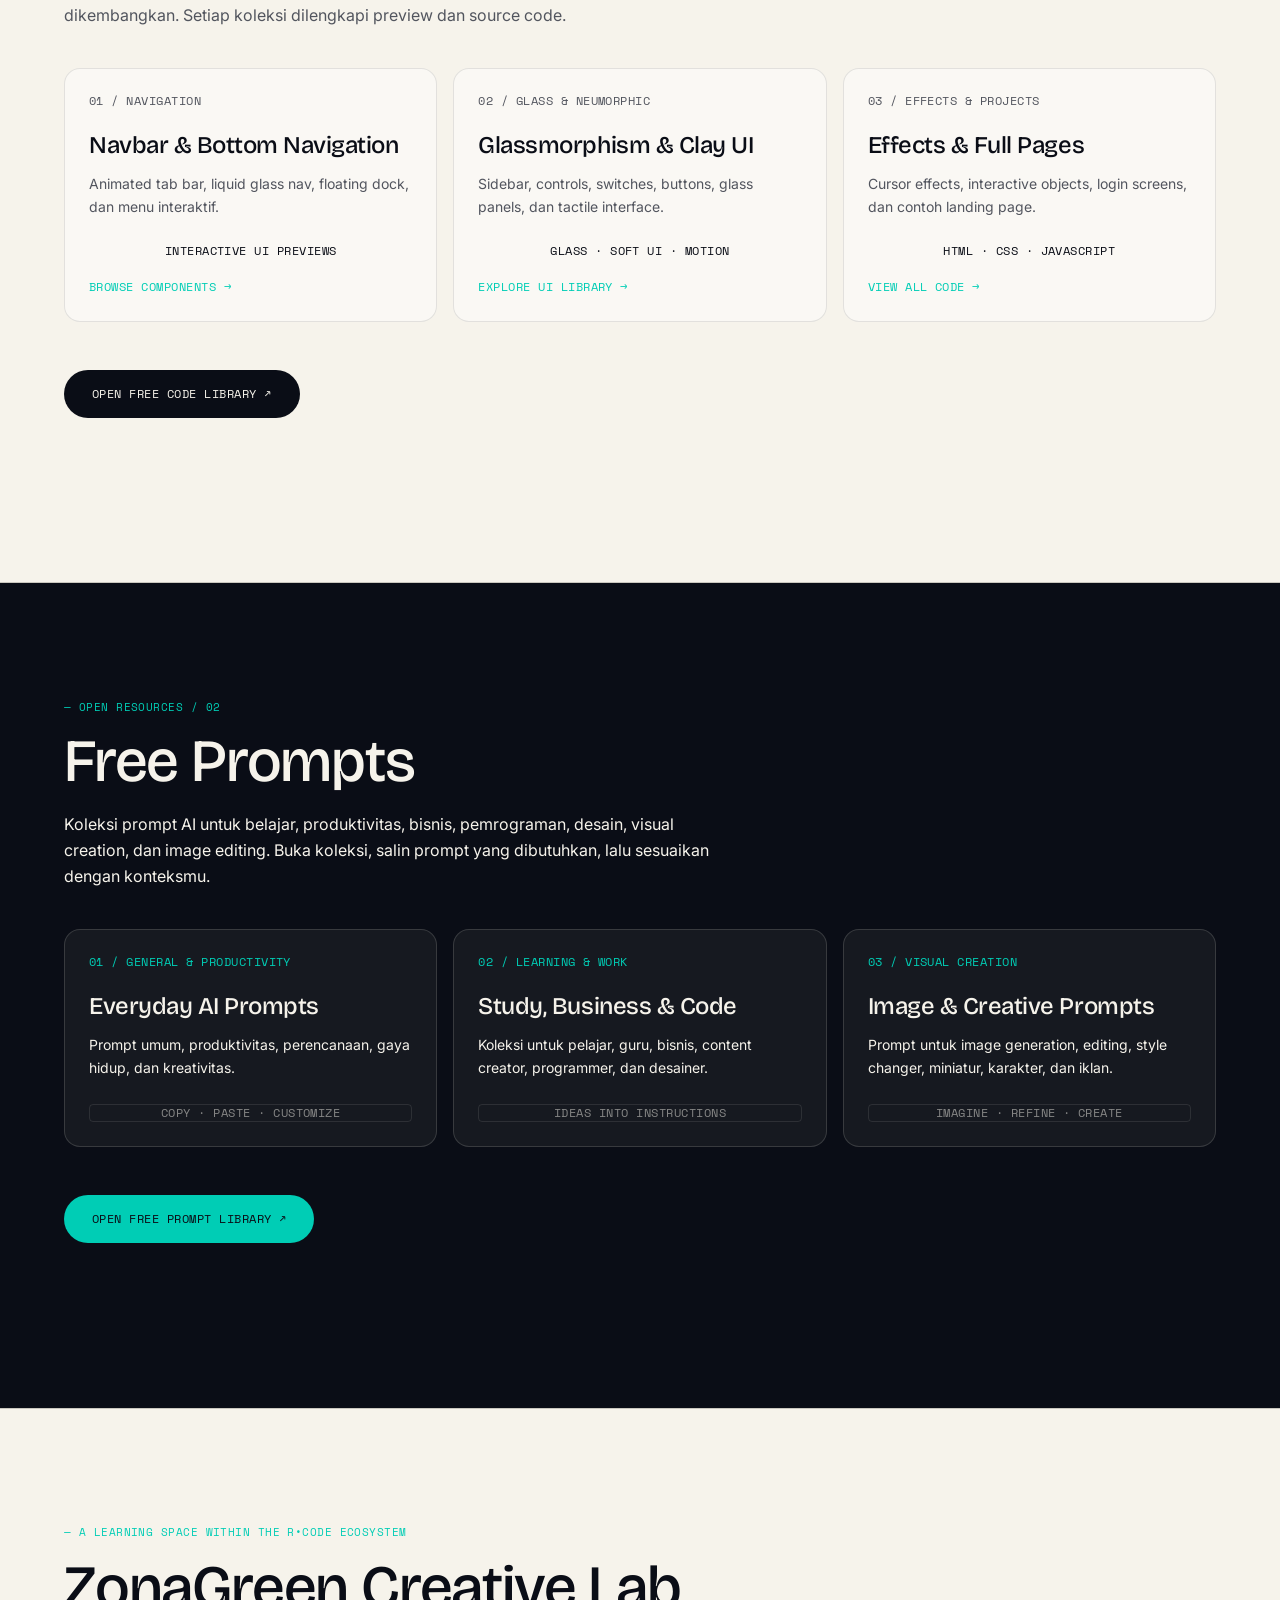
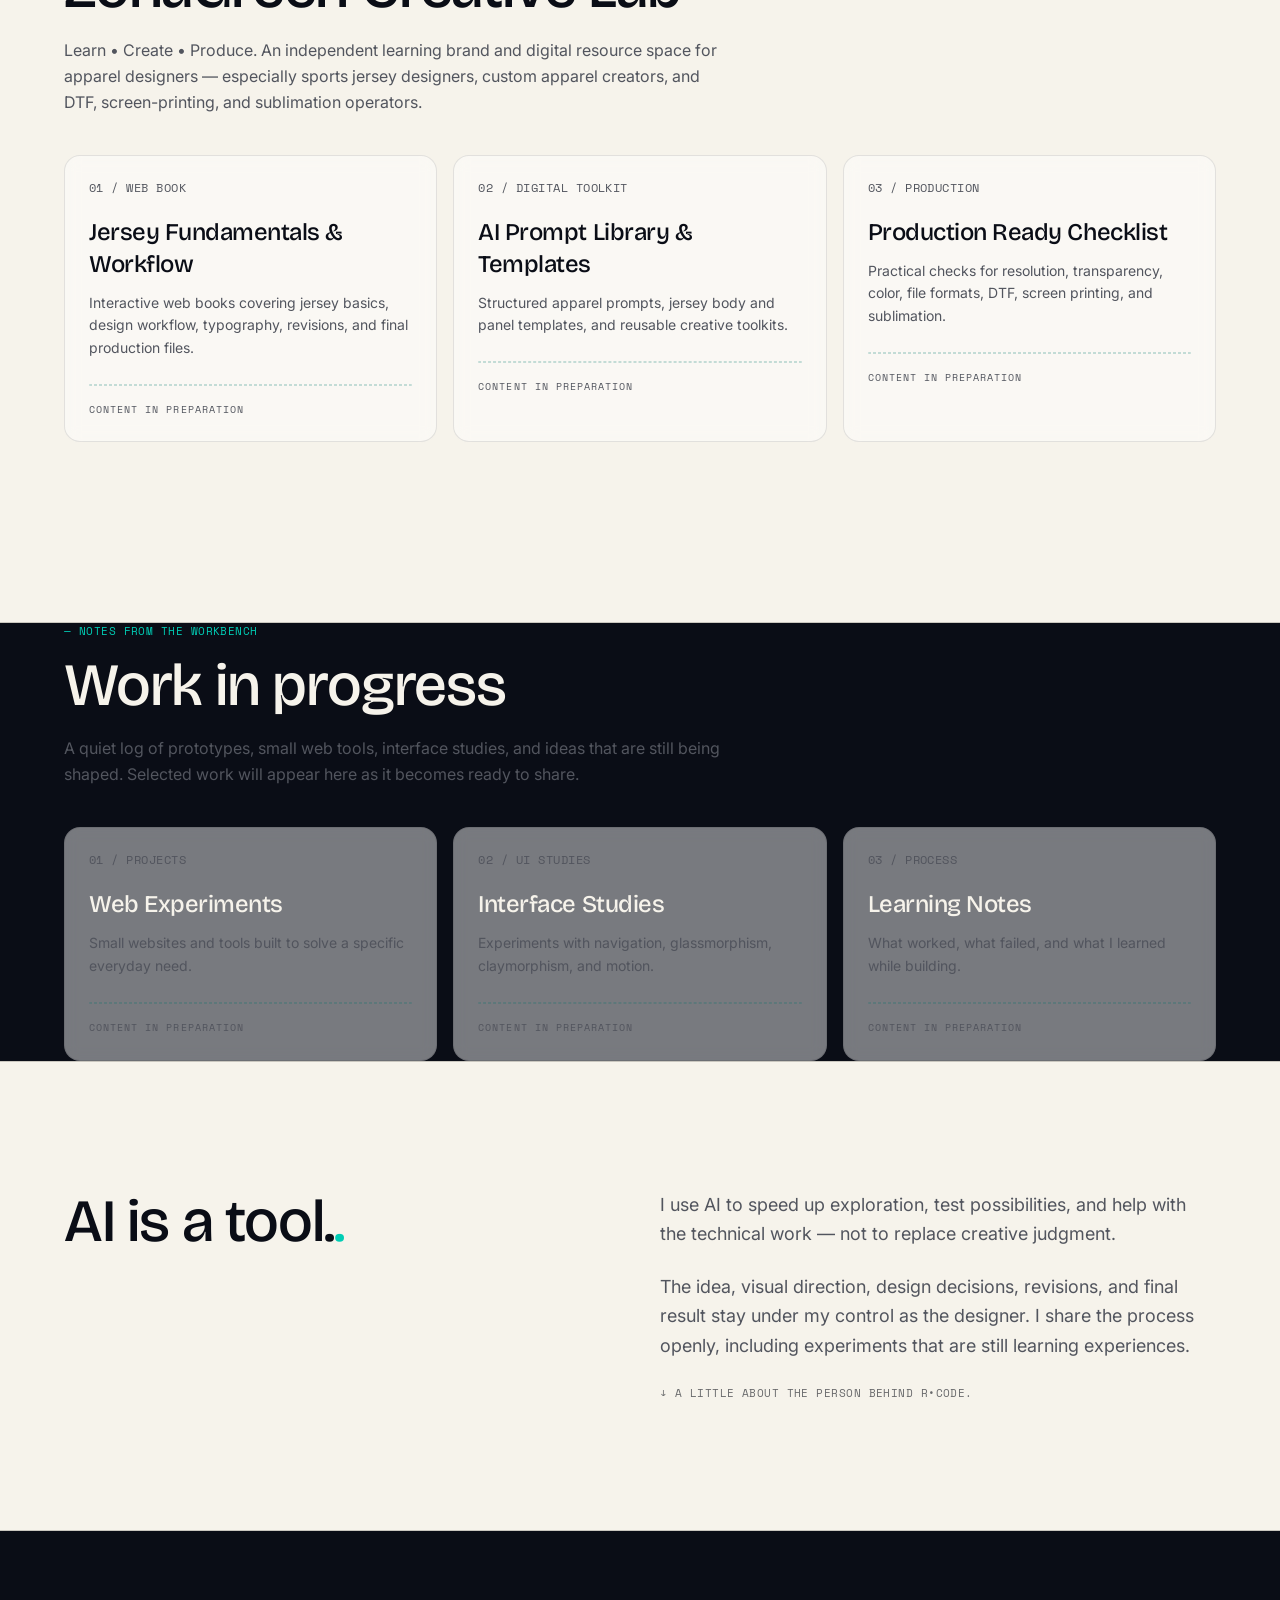
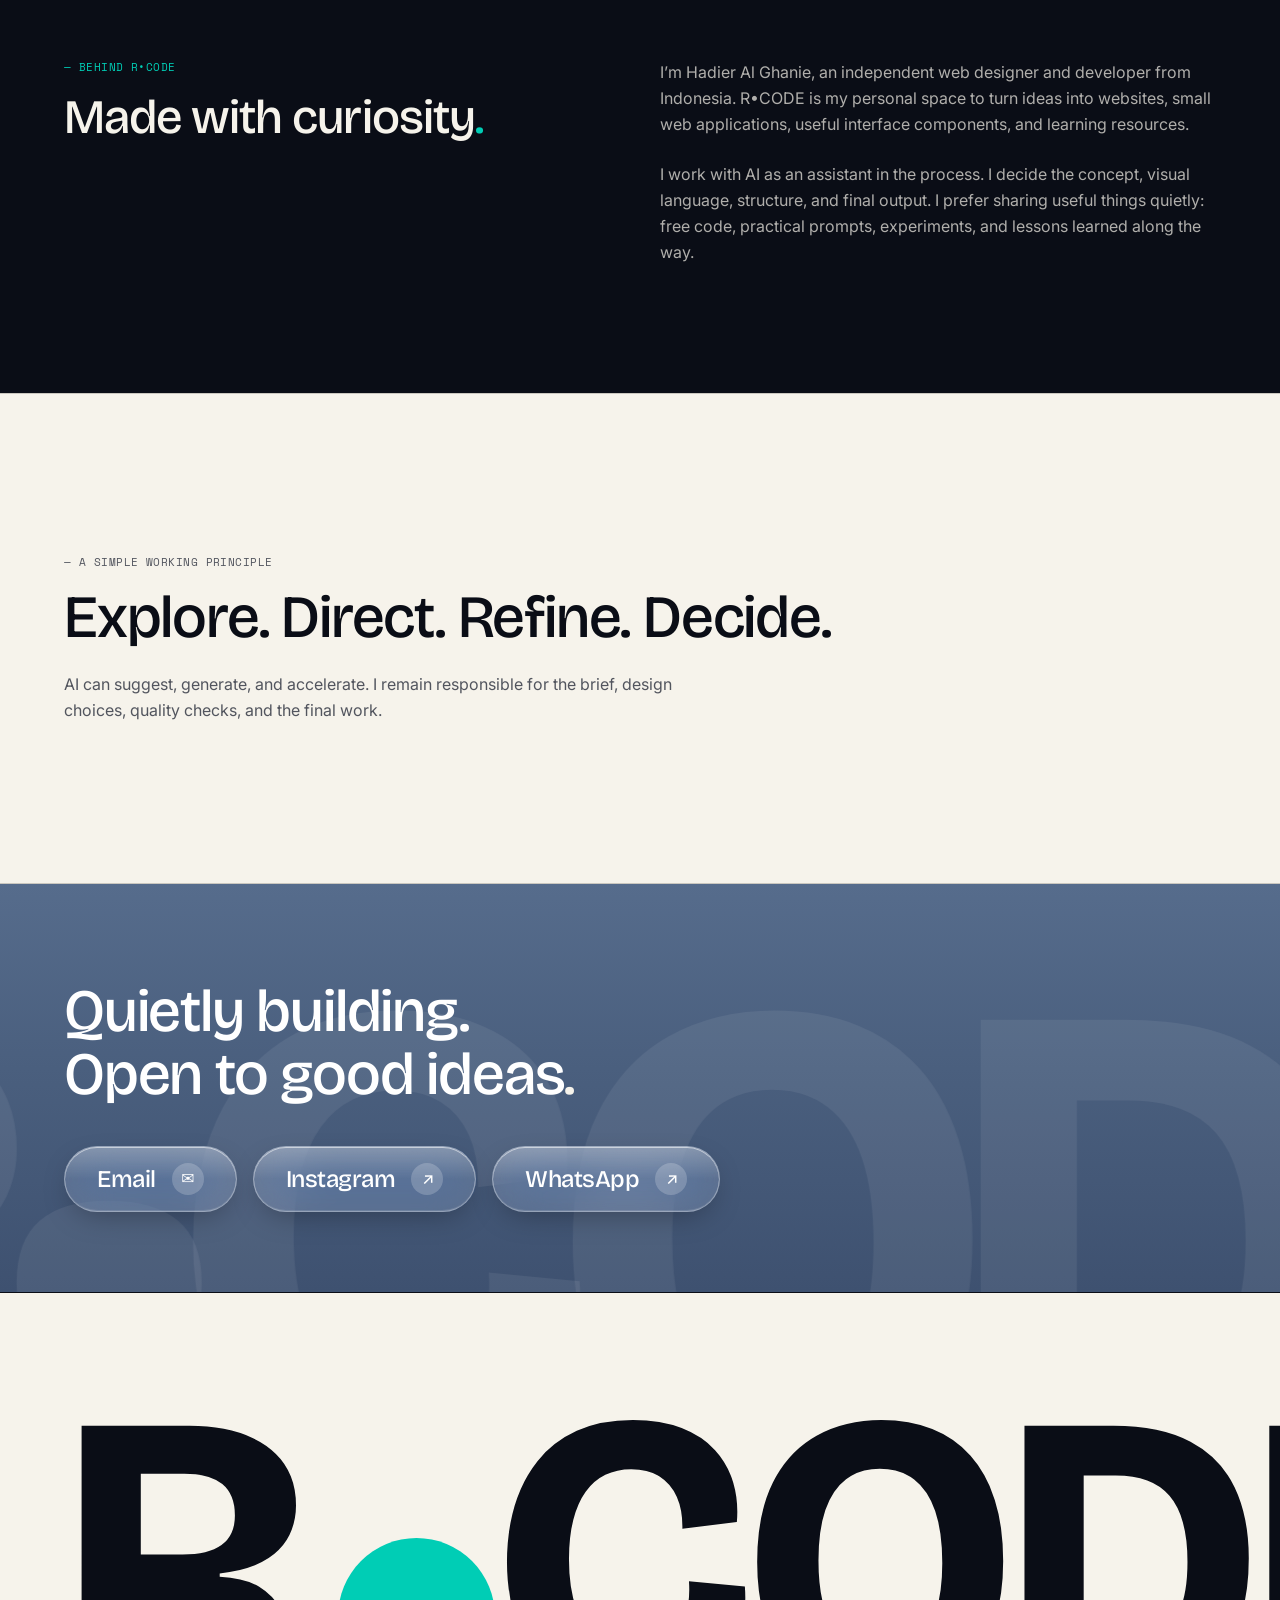
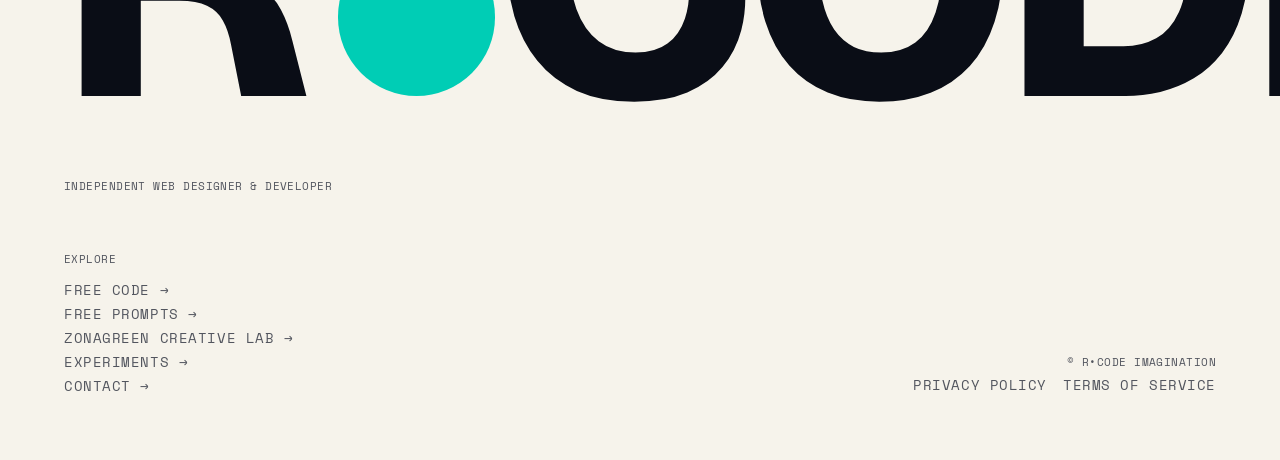
==== commit eae749ad: "Add files via upload" ====
--- a/index.html
+++ b/index.html
@@ -9,7 +9,7 @@
 .rcode-empty-screen{position:absolute;inset:0;background:linear-gradient(145deg,rgba(10,24,35,.92),rgba(18,42,54,.96));overflow:hidden}
 .rcode-empty-screen:before{content:"";position:absolute;inset:12%;border:1px solid rgba(0,205,181,.18);border-radius:20px;background:linear-gradient(135deg,transparent 49.5%,rgba(0,205,181,.07) 50%,transparent 50.5%)}
 .rcode-empty-screen:after{content:"R•CODE";position:absolute;left:0;right:0;top:50%;transform:translateY(-50%);text-align:center;font:600 12px/1.2 'Space Mono',monospace;letter-spacing:.2em;color:rgba(255,255,255,.35)}
-.rcode-empty-media{background:linear-gradient(145deg,#17232b,#263b45 55%,#15242c);position:relative}
+.rcode-empty-media.has-img:before,.rcode-empty-media.has-img:after{display:none}.rcode-empty-media{background:linear-gradient(145deg,#17232b,#263b45 55%,#15242c);position:relative}
 .rcode-empty-media:before,.rcode-content-placeholder:before{content:"";position:absolute;inset:10%;border:1px dashed rgba(0,205,181,.25);border-radius:14px}
 .rcode-empty-media:after{content:"R•CODE / WORK IN PROGRESS";position:absolute;left:0;right:0;top:50%;transform:translateY(-50%);text-align:center;color:rgba(255,255,255,.4);font:10px 'Space Mono',monospace;letter-spacing:.16em}
 .rcode-resource-card{transition:transform .35s ease,border-color .35s ease,box-shadow .35s ease}
@@ -53,6 +53,6 @@
         .ph-cap{position:absolute;left:0;right:0;bottom:-6px;text-align:center;color:rgba(22,23,42,.55)}
         @media(max-width:1000px){.ph-btn{padding:13px 18px}}
         @media(max-width:639px){.ph-hero{grid-template-columns:1fr}.ph-car{height:440px;margin-top:6px}.ph-phone{width:190px;margin-left:-95px}.ph-h1{font-size:clamp(34px,9.6vw,52px)}.ph-btn{width:100%}}
-      </style></div></section><section class="scroll-mt-24 border-t border-hairline bg-foreground text-background py-16 md:py-24 lg:py-32" id="work"><div class="container-x"><div class="reveal flex flex-wrap items-end justify-between gap-6"><h2 class="font-display font-light whitespace-nowrap text-[14vw] leading-[0.95] md:text-[10vw] lg:text-[9rem] xl:text-[11rem]">Open playground<span class="text-brand">.</span></h2><p class="max-w-xs text-sm leading-relaxed text-background/70 md:text-right">A small collection of things I build, share, and keep exploring — without pretending everything is finished.</p></div><div class="mt-12 md:mt-20 lg:mt-28 grid grid-cols-1 md:grid-cols-2 gap-6 md:gap-8 xl:gap-10"><div class="reveal h-full"><a class="glass-card group relative flex flex-col h-full scroll-mt-32 rounded-2xl p-5 md:p-6 xl:p-7" href="#code" id="agents"><span class="font-mono-label text-background/50 text-[0.65rem] md:text-[0.7rem] tracking-[0.25em]">01</span><h3 class="font-display font-light mt-3 leading-[0.95] tracking-[-0.02em] text-[2rem] md:text-[2.25rem] xl:text-[2.75rem] min-h-[1.9em] line-clamp-2 flex items-start"><span>Free HTML &amp; CSS</span><span class="text-brand">.</span></h3><div class="mt-5 w-full aspect-square overflow-hidden rounded-xl rcode-empty-media" data-placeholder="free-html-&amp;-css"></div><p class="mt-5 font-mono-label text-[0.68rem] md:text-[0.72rem] tracking-[0.16em] uppercase text-background/55 min-h-[3.2em] mb-5 line-clamp-2">Navigation bars, glassmorphism, claymorphism, and small interface experiments.</p><div class="mt-auto pt-5 border-t border-background/10 inline-flex items-center gap-2 font-mono-label text-[0.7rem] uppercase tracking-[0.2em] text-background/80 transition-all group-hover:gap-4 group-hover:text-brand">Explore<span>→</span></div></a></div><div class="reveal h-full"><a class="glass-card group relative flex flex-col h-full scroll-mt-32 rounded-2xl p-5 md:p-6 xl:p-7" href="#prompts" id="imagery"><span class="font-mono-label text-background/50 text-[0.65rem] md:text-[0.7rem] tracking-[0.25em]">02</span><h3 class="font-display font-light mt-3 leading-[0.95] tracking-[-0.02em] text-[2rem] md:text-[2.25rem] xl:text-[2.75rem] min-h-[1.9em] line-clamp-2 flex items-start"><span>Free Prompt Library</span><span class="text-brand">.</span></h3><div class="mt-5 w-full aspect-square overflow-hidden rounded-xl rcode-empty-media" data-placeholder="free-prompt-library"></div><p class="mt-5 font-mono-label text-[0.68rem] md:text-[0.72rem] tracking-[0.16em] uppercase text-background/55 min-h-[3.2em] mb-5 line-clamp-2">Reusable prompts for design exploration, visual development, and everyday creative work.</p><div class="mt-auto pt-5 border-t border-background/10 inline-flex items-center gap-2 font-mono-label text-[0.7rem] uppercase tracking-[0.2em] text-background/80 transition-all group-hover:gap-4 group-hover:text-brand">Explore<span>→</span></div></a></div><div class="reveal h-full"><a class="glass-card group relative flex flex-col h-full scroll-mt-32 rounded-2xl p-5 md:p-6 xl:p-7" href="#zonagreen" id="video"><span class="font-mono-label text-background/50 text-[0.65rem] md:text-[0.7rem] tracking-[0.25em]">03</span><h3 class="font-display font-light mt-3 leading-[0.95] tracking-[-0.02em] text-[2rem] md:text-[2.25rem] xl:text-[2.75rem] min-h-[1.9em] line-clamp-2 flex items-start"><span>ZonaGreen Creative Lab</span><span class="text-brand">.</span></h3><div class="mt-5 w-full aspect-square overflow-hidden rounded-xl rcode-empty-media" data-placeholder="zonagreen-creative-lab"></div><p class="mt-5 font-mono-label text-[0.68rem] md:text-[0.72rem] tracking-[0.16em] uppercase text-background/55 min-h-[3.2em] mb-5 line-clamp-2">A learning space for apparel designers, jersey creators, and print production workflows.</p><div class="mt-auto pt-5 border-t border-background/10 inline-flex items-center gap-2 font-mono-label text-[0.7rem] uppercase tracking-[0.2em] text-background/80 transition-all group-hover:gap-4 group-hover:text-brand">Explore<span>→</span></div></a></div><div class="reveal h-full"><a class="glass-card group relative flex flex-col h-full scroll-mt-32 rounded-2xl p-5 md:p-6 xl:p-7" href="#experiments" id="apps"><span class="font-mono-label text-background/50 text-[0.65rem] md:text-[0.7rem] tracking-[0.25em]">04</span><h3 class="font-display font-light mt-3 leading-[0.95] tracking-[-0.02em] text-[2rem] md:text-[2.25rem] xl:text-[2.75rem] min-h-[1.9em] line-clamp-2 flex items-start"><span>Experiments &amp; Projects</span><span class="text-brand">.</span></h3><div class="mt-5 w-full aspect-square overflow-hidden rounded-xl rcode-empty-media" data-placeholder="experiments-&amp;-projects"></div><p class="mt-5 font-mono-label text-[0.68rem] md:text-[0.72rem] tracking-[0.16em] uppercase text-background/55 min-h-[3.2em] mb-5 line-clamp-2">Personal web projects, prototypes, and ideas currently taking shape.</p><div class="mt-auto pt-5 border-t border-background/10 inline-flex items-center gap-2 font-mono-label text-[0.7rem] uppercase tracking-[0.2em] text-background/80 transition-all group-hover:gap-4 group-hover:text-brand">Explore<span>→</span></div></a></div></div></div></section><section class="border-t border-hairline bg-background py-20 md:py-28" id="code"><div class="container-x"><p class="font-mono-label text-brand">— Open resources / 01</p><h2 class="font-display mt-4 text-4xl md:text-6xl">Free Code</h2><p class="mt-5 max-w-2xl text-base leading-relaxed text-muted-foreground">Komponen HTML, CSS, dan JavaScript yang bisa dicoba, dipelajari, disalin, dan dikembangkan. Setiap koleksi dilengkapi preview dan source code.</p><div class="mt-10 grid gap-4 md:grid-cols-3"><article class="rcode-resource-card rounded-2xl border border-foreground/10 bg-white/45 p-5 md:p-6"><p class="font-mono-label text-xs text-muted-foreground">01 / NAVIGATION</p><h3 class="mt-5 font-display text-2xl">Navbar &amp; Bottom Navigation</h3><p class="mt-3 text-sm leading-relaxed text-muted-foreground">Animated tab bar, liquid glass nav, floating dock, dan menu interaktif.</p><div class="mt-6 aspect-[16/9] rounded-xl overflow-hidden bg-[#18252c] flex items-center justify-center"><span class="font-mono-label text-xs text-[#8ff7e6]">INTERACTIVE UI PREVIEWS</span></div><a class="inline-flex mt-5 font-mono-label text-xs text-brand hover:gap-3 transition-all" href="code-library.html">Browse components →</a></article><article class="rcode-resource-card rounded-2xl border border-foreground/10 bg-white/45 p-5 md:p-6"><p class="font-mono-label text-xs text-muted-foreground">02 / GLASS &amp; NEUMORPHIC</p><h3 class="mt-5 font-display text-2xl">Glassmorphism &amp; Clay UI</h3><p class="mt-3 text-sm leading-relaxed text-muted-foreground">Sidebar, controls, switches, buttons, glass panels, dan tactile interface.</p><div class="mt-6 aspect-[16/9] rounded-xl overflow-hidden bg-gradient-to-br from-[#dce9e9] to-[#9baeb4] flex items-center justify-center"><span class="font-mono-label text-xs text-[#24343b]">GLASS · SOFT UI · MOTION</span></div><a class="inline-flex mt-5 font-mono-label text-xs text-brand hover:gap-3 transition-all" href="code-library.html">Explore UI library →</a></article><article class="rcode-resource-card rounded-2xl border border-foreground/10 bg-white/45 p-5 md:p-6"><p class="font-mono-label text-xs text-muted-foreground">03 / EFFECTS &amp; PROJECTS</p><h3 class="mt-5 font-display text-2xl">Effects &amp; Full Pages</h3><p class="mt-3 text-sm leading-relaxed text-muted-foreground">Cursor effects, interactive objects, login screens, dan contoh landing page.</p><div class="mt-6 aspect-[16/9] rounded-xl overflow-hidden bg-[#1c292e] flex items-center justify-center"><span class="font-mono-label text-xs text-[#8ff7e6]">HTML · CSS · JAVASCRIPT</span></div><a class="inline-flex mt-5 font-mono-label text-xs text-brand hover:gap-3 transition-all" href="code-library.html">View all code →</a></article></div><div class="mt-8"><a href="code-library.html" class="inline-flex rounded-full bg-foreground text-background px-7 py-4 font-mono-label text-xs hover:bg-brand hover:text-foreground transition-colors">OPEN FREE CODE LIBRARY ↗</a></div></div></section><section class="border-t border-hairline bg-foreground text-background py-20 md:py-28" id="prompts"><div class="container-x"><p class="font-mono-label text-brand">— Open resources / 02</p><h2 class="font-display mt-4 text-4xl md:text-6xl">Free Prompts</h2><p class="mt-5 max-w-2xl text-base leading-relaxed text-background/65">Koleksi prompt AI untuk belajar, produktivitas, bisnis, pemrograman, desain, visual creation, dan image editing. Buka koleksi, salin prompt yang dibutuhkan, lalu sesuaikan dengan konteksmu.</p><div class="mt-10 grid gap-4 md:grid-cols-3"><article class="rcode-resource-card rounded-2xl border border-background/15 bg-background/5 p-5 md:p-6"><p class="font-mono-label text-xs text-brand">01 / GENERAL &amp; PRODUCTIVITY</p><h3 class="mt-5 font-display text-2xl">Everyday AI Prompts</h3><p class="mt-3 text-sm leading-relaxed text-background/65">Prompt umum, produktivitas, perencanaan, gaya hidup, dan kreativitas.</p><div class="mt-6 aspect-[16/9] rounded-xl border border-background/10 bg-white/5 flex items-center justify-center"><span class="font-mono-label text-xs text-background/50">COPY · PASTE · CUSTOMIZE</span></div></article><article class="rcode-resource-card rounded-2xl border border-background/15 bg-background/5 p-5 md:p-6"><p class="font-mono-label text-xs text-brand">02 / LEARNING &amp; WORK</p><h3 class="mt-5 font-display text-2xl">Study, Business &amp; Code</h3><p class="mt-3 text-sm leading-relaxed text-background/65">Koleksi untuk pelajar, guru, bisnis, content creator, programmer, dan desainer.</p><div class="mt-6 aspect-[16/9] rounded-xl border border-background/10 bg-white/5 flex items-center justify-center"><span class="font-mono-label text-xs text-background/50">IDEAS INTO INSTRUCTIONS</span></div></article><article class="rcode-resource-card rounded-2xl border border-background/15 bg-background/5 p-5 md:p-6"><p class="font-mono-label text-xs text-brand">03 / VISUAL CREATION</p><h3 class="mt-5 font-display text-2xl">Image &amp; Creative Prompts</h3><p class="mt-3 text-sm leading-relaxed text-background/65">Prompt untuk image generation, editing, style changer, miniatur, karakter, dan iklan.</p><div class="mt-6 aspect-[16/9] rounded-xl border border-background/10 bg-white/5 flex items-center justify-center"><span class="font-mono-label text-xs text-background/50">IMAGINE · REFINE · CREATE</span></div></article></div><div class="mt-8"><a href="prompt-library.html" class="inline-flex rounded-full bg-brand text-foreground px-7 py-4 font-mono-label text-xs hover:bg-white transition-colors">OPEN FREE PROMPT LIBRARY ↗</a></div></div></section><section class="border-t border-hairline bg-background py-20 md:py-28" id="zonagreen"><div class="container-x"><p class="font-mono-label text-brand">— A learning space within the R•CODE ecosystem</p><h2 class="font-display mt-4 text-4xl md:text-6xl">ZonaGreen Creative Lab</h2><p class="mt-5 max-w-2xl text-base leading-relaxed text-muted-foreground">Learn • Create • Produce. An independent learning brand and digital resource space for apparel designers — especially sports jersey designers, custom apparel creators, and DTF, screen-printing, and sublimation operators.</p><div class="mt-10 grid gap-4 md:grid-cols-3"><article class="rcode-resource-card rounded-2xl border border-foreground/10 bg-white/45 p-5 md:p-6 backdrop-blur-sm"><p class="font-mono-label text-xs text-muted-foreground">01 / WEB BOOK</p><h3 class="mt-5 font-display text-2xl">Jersey Fundamentals &amp; Workflow</h3><p class="mt-3 text-sm leading-relaxed text-muted-foreground">Interactive web books covering jersey basics, design workflow, typography, revisions, and final production files.</p><div aria-label="Content placeholder — replace when ready" class="rcode-content-placeholder mt-6 aspect-[16/9] rounded-xl"></div><p class="mt-4 font-mono-label text-[0.65rem] uppercase tracking-widest text-muted-foreground">Content in preparation</p></article><article class="rcode-resource-card rounded-2xl border border-foreground/10 bg-white/45 p-5 md:p-6 backdrop-blur-sm"><p class="font-mono-label text-xs text-muted-foreground">02 / DIGITAL TOOLKIT</p><h3 class="mt-5 font-display text-2xl">AI Prompt Library &amp; Templates</h3><p class="mt-3 text-sm leading-relaxed text-muted-foreground">Structured apparel prompts, jersey body and panel templates, and reusable creative toolkits.</p><div aria-label="Content placeholder — replace when ready" class="rcode-content-placeholder mt-6 aspect-[16/9] rounded-xl"></div><p class="mt-4 font-mono-label text-[0.65rem] uppercase tracking-widest text-muted-foreground">Content in preparation</p></article><article class="rcode-resource-card rounded-2xl border border-foreground/10 bg-white/45 p-5 md:p-6 backdrop-blur-sm"><p class="font-mono-label text-xs text-muted-foreground">03 / PRODUCTION</p><h3 class="mt-5 font-display text-2xl">Production Ready Checklist</h3><p class="mt-3 text-sm leading-relaxed text-muted-foreground">Practical checks for resolution, transparency, color, file formats, DTF, screen printing, and sublimation.</p><div aria-label="Content placeholder — replace when ready" class="rcode-content-placeholder mt-6 aspect-[16/9] rounded-xl"></div><p class="mt-4 font-mono-label text-[0.65rem] uppercase tracking-widest text-muted-foreground">Content in preparation</p></article></div></div></section><section class="border-t border-hairline bg-foreground text-background py-20 md:py-28" id="experiments"><div class="container-x"><p class="font-mono-label text-brand">— Notes from the workbench</p><h2 class="font-display mt-4 text-4xl md:text-6xl">Work in progress</h2><p class="mt-5 max-w-2xl text-base leading-relaxed text-muted-foreground">A quiet log of prototypes, small web tools, interface studies, and ideas that are still being shaped. Selected work will appear here as it becomes ready to share.</p><div class="mt-10 grid gap-4 md:grid-cols-3"><article class="rcode-resource-card rounded-2xl border border-foreground/10 bg-white/45 p-5 md:p-6 backdrop-blur-sm"><p class="font-mono-label text-xs text-muted-foreground">01 / PROJECTS</p><h3 class="mt-5 font-display text-2xl">Web Experiments</h3><p class="mt-3 text-sm leading-relaxed text-muted-foreground">Small websites and tools built to solve a specific everyday need.</p><div aria-label="Content placeholder — replace when ready" class="rcode-content-placeholder mt-6 aspect-[16/9] rounded-xl"></div><p class="mt-4 font-mono-label text-[0.65rem] uppercase tracking-widest text-muted-foreground">Content in preparation</p></article><article class="rcode-resource-card rounded-2xl border border-foreground/10 bg-white/45 p-5 md:p-6 backdrop-blur-sm"><p class="font-mono-label text-xs text-muted-foreground">02 / UI STUDIES</p><h3 class="mt-5 font-display text-2xl">Interface Studies</h3><p class="mt-3 text-sm leading-relaxed text-muted-foreground">Experiments with navigation, glassmorphism, claymorphism, and motion.</p><div aria-label="Content placeholder — replace when ready" class="rcode-content-placeholder mt-6 aspect-[16/9] rounded-xl"></div><p class="mt-4 font-mono-label text-[0.65rem] uppercase tracking-widest text-muted-foreground">Content in preparation</p></article><article class="rcode-resource-card rounded-2xl border border-foreground/10 bg-white/45 p-5 md:p-6 backdrop-blur-sm"><p class="font-mono-label text-xs text-muted-foreground">03 / PROCESS</p><h3 class="mt-5 font-display text-2xl">Learning Notes</h3><p class="mt-3 text-sm leading-relaxed text-muted-foreground">What worked, what failed, and what I learned while building.</p><div aria-label="Content placeholder — replace when ready" class="rcode-content-placeholder mt-6 aspect-[16/9] rounded-xl"></div><p class="mt-4 font-mono-label text-[0.65rem] uppercase tracking-widest text-muted-foreground">Content in preparation</p></article></div></div></section><section class="border-t border-hairline bg-background text-foreground py-24 md:py-32" id="about-intro"><div class="reveal container-x grid gap-16 md:grid-cols-12 md:gap-10"><div class="md:col-span-5 md:col-start-1"><h2 class="font-display text-4xl leading-[1.05] md:text-6xl">AI is a tool.<span class="text-brand">.</span></h2></div><div class="md:col-span-6 md:col-start-7 space-y-6 text-lg leading-relaxed text-muted-foreground"><p>I use AI to speed up exploration, test possibilities, and help with the technical work — not to replace creative judgment.</p><p>The idea, visual direction, design decisions, revisions, and final result stay under my control as the designer. I share the process openly, including experiments that are still learning experiences.</p><p class="font-mono-label text-foreground/60">↓  A little about the person behind R•CODE.</p></div></div></section><section class="border-t border-hairline bg-foreground text-background py-24 md:py-32" id="about"><div class="reveal container-x grid gap-16 md:grid-cols-12 md:gap-10"><div class="md:col-span-5 md:col-start-1"><p class="font-mono-label text-brand">— Behind R•CODE</p><h2 class="font-display mt-4 text-4xl leading-[1.05] md:text-5xl">Made with curiosity<span class="text-brand">.</span></h2></div><div class="md:col-span-6 md:col-start-7 space-y-6 text-base leading-relaxed text-background/70"><p>I’m Hadier Al Ghanie, an independent web designer and developer from Indonesia. R•CODE is my personal space to turn ideas into websites, small web applications, useful interface components, and learning resources.</p><p>I work with AI as an assistant in the process. I decide the concept, visual language, structure, and final output. I prefer sharing useful things quietly: free code, practical prompts, experiments, and lessons learned along the way.</p></div></div></section><section class="relative border-t border-hairline bg-background py-16 md:py-20 overflow-hidden" id="principles"><div class="container-x py-16 md:py-20"><p class="font-mono-label text-muted-foreground">— A simple working principle</p><h2 class="font-display mt-4 text-4xl md:text-6xl">Explore. Direct. Refine. Decide.</h2><p class="mt-6 max-w-2xl text-base leading-relaxed text-muted-foreground">AI can suggest, generate, and accelerate. I remain responsible for the brief, design choices, quality checks, and the final work.</p></div></section><section class="relative overflow-hidden border-t border-hairline text-white pt-20 md:pt-24 pb-0 bg-[linear-gradient(180deg,#566C8C_0%,#4A5F7E_45%,#3E5170_100%)]" id="contact"><span aria-hidden="true" class="pointer-events-none absolute left-1/2 top-[18%] z-0 -translate-x-1/2 select-none whitespace-nowrap font-display font-bold leading-[0.85] text-white/[0.07] will-change-transform" style="font-size:clamp(20rem, 52vw, 56rem);letter-spacing:-0.06em">R•CODE</span><div class="container-x relative z-10"><div class="relative md:grid md:grid-cols-12 md:gap-x-12"><h2 class="reveal font-display text-4xl leading-[1.05] md:col-span-8 md:text-6xl">Quietly building.<br/>Open to good ideas<span class="text-background">.</span></h2><div class="mt-8 md:col-span-12 md:mt-10"><ul class="flex flex-col gap-3 sm:flex-row sm:flex-wrap sm:gap-4 md:pr-[260px] lg:pr-[320px]"><li><a class="group relative inline-flex w-full items-center justify-between gap-4 overflow-hidden rounded-full border border-white/35 bg-white/15 px-8 py-4 font-display text-2xl text-white shadow-[inset_0_1px_0_rgba(255,255,255,0.55),inset_0_-1px_0_rgba(255,255,255,0.12),0_10px_30px_-10px_rgba(0,0,0,0.35)] backdrop-blur-xl backdrop-saturate-150 transition-all duration-300 before:pointer-events-none before:absolute before:inset-x-0 before:top-0 before:h-1/2 before:rounded-t-full before:bg-gradient-to-b before:from-white/25 before:to-transparent hover:gap-6 hover:bg-white/25 hover:border-white/50 focus-visible:outline-none focus-visible:ring-2 focus-visible:ring-white/70 sm:w-auto" href="mailto:hadierag@gmail.com"><span class="relative">Email</span><span class="relative flex h-8 w-8 items-center justify-center rounded-full bg-white/20 text-base transition-transform group-hover:translate-x-1">✉</span></a></li><li><a class="group relative inline-flex w-full items-center justify-between gap-4 overflow-hidden rounded-full border border-white/35 bg-white/15 px-8 py-4 font-display text-2xl text-white shadow-[inset_0_1px_0_rgba(255,255,255,0.55),inset_0_-1px_0_rgba(255,255,255,0.12),0_10px_30px_-10px_rgba(0,0,0,0.35)] backdrop-blur-xl backdrop-saturate-150 transition-all duration-300 before:pointer-events-none before:absolute before:inset-x-0 before:top-0 before:h-1/2 before:rounded-t-full before:bg-gradient-to-b before:from-white/25 before:to-transparent hover:gap-6 hover:bg-white/25 hover:border-white/50 focus-visible:outline-none focus-visible:ring-2 focus-visible:ring-white/70 sm:w-auto" href="https://www.instagram.com/rcode.imagination" rel="noopener noreferrer" target="_blank"><span class="relative">Instagram</span><span class="relative flex h-8 w-8 items-center justify-center rounded-full bg-white/20 text-base transition-transform group-hover:translate-x-1">↗</span></a></li><li><a class="group relative inline-flex w-full items-center justify-between gap-4 overflow-hidden rounded-full border border-white/35 bg-white/15 px-8 py-4 font-display text-2xl text-white shadow-[inset_0_1px_0_rgba(255,255,255,0.55),inset_0_-1px_0_rgba(255,255,255,0.12),0_10px_30px_-10px_rgba(0,0,0,0.35)] backdrop-blur-xl backdrop-saturate-150 transition-all duration-300 before:pointer-events-none before:absolute before:inset-x-0 before:top-0 before:h-1/2 before:rounded-t-full before:bg-gradient-to-b before:from-white/25 before:to-transparent hover:gap-6 hover:bg-white/25 hover:border-white/50 focus-visible:outline-none focus-visible:ring-2 focus-visible:ring-white/70 sm:w-auto" href="https://wa.me/6282319527214" rel="noopener noreferrer" target="_blank"><span class="relative">WhatsApp</span><span class="relative flex h-8 w-8 items-center justify-center rounded-full bg-white/20 text-base transition-transform group-hover:translate-x-1">↗</span></a></li></ul></div><div class="pointer-events-none absolute bottom-0 right-0 hidden md:block z-[5] xl:right-[6%]"><div aria-hidden="false" class="relative w-[240px] h-[240px] lg:w-[300px] lg:h-[300px]"></div></div></div><div class="hidden md:block md:h-16 lg:h-20"></div></div><div class="mt-10 flex justify-end md:hidden"><div aria-hidden="false" class="relative h-[220px] w-[220px] sm:h-[250px] sm:w-[250px] -mr-4"></div></div></section></main><footer class="border-t border-foreground bg-background pt-12 pb-28 md:py-16 overflow-hidden"><div class="container-x"><div class="w-full"><span class="font-display font-bold inline-flex items-baseline leading-none text-[4.5rem] sm:text-[6rem] md:text-[28vw] lg:text-[32vw] leading-none"><span>R</span><span aria-hidden="true" class="brand-dot"></span><span>CODE</span></span><p class="mt-2 md:mt-3 font-mono-label text-muted-foreground">INDEPENDENT WEB DESIGNER &amp; DEVELOPER</p></div><div class="mt-10 md:mt-14 grid gap-8 md:grid-cols-2 md:items-end"><div><p class="font-mono-label text-muted-foreground">Explore</p><ul class="mt-3 flex flex-col gap-1 font-mono-label text-sm text-muted-foreground"><li><a class="hover:text-brand transition-colors" href="#code">Free Code →</a></li><li><a class="hover:text-brand transition-colors" href="#prompts">Free Prompts →</a></li><li><a class="hover:text-brand transition-colors" href="#zonagreen">ZonaGreen Creative Lab →</a></li><li><a class="hover:text-brand transition-colors" href="#experiments">Experiments →</a></li><li><a class="hover:text-brand transition-colors" href="#contact">Contact →</a></li></ul></div><div class="md:text-right"><p class="font-mono-label text-muted-foreground">© R•CODE IMAGINATION</p><a class="mt-1 inline-block font-mono-label text-sm text-muted-foreground hover:text-brand transition-colors" href="privacy.html">Privacy policy</a><a class="mt-1 ml-4 inline-block font-mono-label text-sm text-muted-foreground hover:text-brand transition-colors" href="terms.html">Terms of service</a></div></div></div></footer></div><script>(function(a,f){let l;try{l=JSON.parse(sessionStorage.getItem(a)||"{}")}catch{return}const n=l?.[f||history.state?.__TSR_key];let c=!1;for(const t in n){const e=n[t],o=e?.scrollX,s=e?.scrollY;if(Number.isFinite(o)&&Number.isFinite(s)){if(t==="window")scrollTo(o,s),c=!0;else if(t)try{const r=document.querySelector(t);r&&(r.scrollLeft=o,r.scrollTop=s)}catch{}}}if(c)return;const i=location.hash.slice(1);if(i){const t=history.state?.__hashScrollIntoViewOptions??!0;if(t){const e=document.getElementById(i);e&&e.scrollIntoView(t)}return}scrollTo(0,0)})("tsr-scroll-restoration-v1_3");document.currentScript.remove()</script><!--/$--><script data-tsr-stream-part="">(self.$R=self.$R||{})["tsr"]=[];self.$_TSR={h(){this.hydrated=!0,this.c()},e(){this.streamEnded=!0,this.c()},c(){this.hydrated&&this.streamEnded&&(delete self.$_TSR,delete self.$R.tsr)},p(e){this.initialized?e():this.buffer.push(e)},buffer:[]};$_TSR.router=($R=>$R[0]={manifest:$R[1]={routes:$R[2]={__root__:$R[3]={preloads:$R[4]=["/assets/index-DtjYDqHr.js","assets/link-1nT5MCiw.js","assets/seo-Cy6Ox2pw.js","assets/i18n-BSKnL5cS.js","assets/user-round-Dq80jVnK.js","/assets/seedream-5-5-adobe-google-ai-image-news-cover-CK-i1-YE.js"],scripts:$R[5]=[$R[6]={attrs:$R[7]={type:"module",async:!0,src:"/assets/index-DtjYDqHr.js"}}]},"/{-$lang}/":$R[8]={preloads:$R[9]=["/assets/_-_lang_-Ck0y2l5q.js"]}}},matches:$R[10]=[$R[11]={i:"__root__ ",u:1794974717952,s:"success",ssr:!0},$R[12]={i:" {-$lang}  ",u:1794974717952,s:"success",ssr:!0}]})($R["tsr"]);$_TSR.e();{let s=document.currentScript,p;while((p=s.previousElementSibling)&&p.hasAttribute('data-tsr-stream-part'))p.remove();s.remove()}</script><script>document.currentScript.remove();/*$tsr-stream-boundary*/</script><script defer="True" src="assets/rcode-interactions.js"></script><script defer src="assets/rcode-header-behavior.js"></script></body>
+      </style></div></section><section class="scroll-mt-24 border-t border-hairline bg-foreground text-background py-16 md:py-24 lg:py-32" id="work"><div class="container-x"><div class="reveal flex flex-wrap items-end justify-between gap-6"><h2 class="font-display font-light whitespace-nowrap text-[14vw] leading-[0.95] md:text-[10vw] lg:text-[9rem] xl:text-[11rem]">Open playground<span class="text-brand">.</span></h2><p class="max-w-xs text-sm leading-relaxed text-background/70 md:text-right">A small collection of things I build, share, and keep exploring — without pretending everything is finished.</p></div><div class="mt-12 md:mt-20 lg:mt-28 grid grid-cols-1 md:grid-cols-2 gap-6 md:gap-8 xl:gap-10"><div class="reveal h-full"><a class="glass-card group relative flex flex-col h-full scroll-mt-32 rounded-2xl p-5 md:p-6 xl:p-7" href="#code" id="agents"><span class="font-mono-label text-background/50 text-[0.65rem] md:text-[0.7rem] tracking-[0.25em]">01</span><h3 class="font-display font-light mt-3 leading-[0.95] tracking-[-0.02em] text-[2rem] md:text-[2.25rem] xl:text-[2.75rem] min-h-[1.9em] line-clamp-2 flex items-start"><span>Free HTML &amp; CSS</span><span class="text-brand">.</span></h3><div class="mt-5 w-full aspect-square overflow-hidden rounded-xl rcode-empty-media" data-placeholder="free-html-&amp;-css"><img src="assets/images/free-code-preview.webp" alt="Free HTML & CSS preview" width="1200" height="1200" decoding="async" loading="lazy" onload="this.parentNode.classList.add('has-img')" onerror="this.remove()" style="position:absolute;inset:0;width:100%;height:100%;object-fit:cover;display:block"></div><p class="mt-5 font-mono-label text-[0.68rem] md:text-[0.72rem] tracking-[0.16em] uppercase text-background/55 min-h-[3.2em] mb-5 line-clamp-2">Navigation bars, glassmorphism, claymorphism, and small interface experiments.</p><div class="mt-auto pt-5 border-t border-background/10 inline-flex items-center gap-2 font-mono-label text-[0.7rem] uppercase tracking-[0.2em] text-background/80 transition-all group-hover:gap-4 group-hover:text-brand">Explore<span>→</span></div></a></div><div class="reveal h-full"><a class="glass-card group relative flex flex-col h-full scroll-mt-32 rounded-2xl p-5 md:p-6 xl:p-7" href="#prompts" id="imagery"><span class="font-mono-label text-background/50 text-[0.65rem] md:text-[0.7rem] tracking-[0.25em]">02</span><h3 class="font-display font-light mt-3 leading-[0.95] tracking-[-0.02em] text-[2rem] md:text-[2.25rem] xl:text-[2.75rem] min-h-[1.9em] line-clamp-2 flex items-start"><span>Free Prompt Library</span><span class="text-brand">.</span></h3><div class="mt-5 w-full aspect-square overflow-hidden rounded-xl rcode-empty-media" data-placeholder="free-prompt-library"><img src="assets/images/prompt-library-preview.webp" alt="Free Prompt Library preview" width="1200" height="1200" decoding="async" loading="lazy" onload="this.parentNode.classList.add('has-img')" onerror="this.remove()" style="position:absolute;inset:0;width:100%;height:100%;object-fit:cover;display:block"></div><p class="mt-5 font-mono-label text-[0.68rem] md:text-[0.72rem] tracking-[0.16em] uppercase text-background/55 min-h-[3.2em] mb-5 line-clamp-2">Reusable prompts for design exploration, visual development, and everyday creative work.</p><div class="mt-auto pt-5 border-t border-background/10 inline-flex items-center gap-2 font-mono-label text-[0.7rem] uppercase tracking-[0.2em] text-background/80 transition-all group-hover:gap-4 group-hover:text-brand">Explore<span>→</span></div></a></div><div class="reveal h-full"><a class="glass-card group relative flex flex-col h-full scroll-mt-32 rounded-2xl p-5 md:p-6 xl:p-7" href="#zonagreen" id="video"><span class="font-mono-label text-background/50 text-[0.65rem] md:text-[0.7rem] tracking-[0.25em]">03</span><h3 class="font-display font-light mt-3 leading-[0.95] tracking-[-0.02em] text-[2rem] md:text-[2.25rem] xl:text-[2.75rem] min-h-[1.9em] line-clamp-2 flex items-start"><span>ZonaGreen Creative Lab</span><span class="text-brand">.</span></h3><div class="mt-5 w-full aspect-square overflow-hidden rounded-xl rcode-empty-media" data-placeholder="zonagreen-creative-lab"><img src="assets/images/zonagreen-lab-preview.webp" alt="ZonaGreen Creative Lab preview" width="1200" height="1200" decoding="async" loading="lazy" onload="this.parentNode.classList.add('has-img')" onerror="this.remove()" style="position:absolute;inset:0;width:100%;height:100%;object-fit:cover;display:block"></div><p class="mt-5 font-mono-label text-[0.68rem] md:text-[0.72rem] tracking-[0.16em] uppercase text-background/55 min-h-[3.2em] mb-5 line-clamp-2">A learning space for apparel designers, jersey creators, and print production workflows.</p><div class="mt-auto pt-5 border-t border-background/10 inline-flex items-center gap-2 font-mono-label text-[0.7rem] uppercase tracking-[0.2em] text-background/80 transition-all group-hover:gap-4 group-hover:text-brand">Explore<span>→</span></div></a></div><div class="reveal h-full"><a class="glass-card group relative flex flex-col h-full scroll-mt-32 rounded-2xl p-5 md:p-6 xl:p-7" href="#experiments" id="apps"><span class="font-mono-label text-background/50 text-[0.65rem] md:text-[0.7rem] tracking-[0.25em]">04</span><h3 class="font-display font-light mt-3 leading-[0.95] tracking-[-0.02em] text-[2rem] md:text-[2.25rem] xl:text-[2.75rem] min-h-[1.9em] line-clamp-2 flex items-start"><span>Experiments &amp; Projects</span><span class="text-brand">.</span></h3><div class="mt-5 w-full aspect-square overflow-hidden rounded-xl rcode-empty-media" data-placeholder="experiments-&amp;-projects"><img src="assets/images/experiments-preview.webp" alt="Experiments & Projects preview" width="1200" height="1200" decoding="async" loading="lazy" onload="this.parentNode.classList.add('has-img')" onerror="this.remove()" style="position:absolute;inset:0;width:100%;height:100%;object-fit:cover;display:block"></div><p class="mt-5 font-mono-label text-[0.68rem] md:text-[0.72rem] tracking-[0.16em] uppercase text-background/55 min-h-[3.2em] mb-5 line-clamp-2">Personal web projects, prototypes, and ideas currently taking shape.</p><div class="mt-auto pt-5 border-t border-background/10 inline-flex items-center gap-2 font-mono-label text-[0.7rem] uppercase tracking-[0.2em] text-background/80 transition-all group-hover:gap-4 group-hover:text-brand">Explore<span>→</span></div></a></div></div></div></section><section class="border-t border-hairline bg-background py-20 md:py-28" id="code"><div class="container-x"><p class="font-mono-label text-brand">— Open resources / 01</p><h2 class="font-display mt-4 text-4xl md:text-6xl">Free Code</h2><p class="mt-5 max-w-2xl text-base leading-relaxed text-muted-foreground">Komponen HTML, CSS, dan JavaScript yang bisa dicoba, dipelajari, disalin, dan dikembangkan. Setiap koleksi dilengkapi preview dan source code.</p><div class="mt-10 grid gap-4 md:grid-cols-3"><article class="rcode-resource-card rounded-2xl border border-foreground/10 bg-white/45 p-5 md:p-6"><p class="font-mono-label text-xs text-muted-foreground">01 / NAVIGATION</p><h3 class="mt-5 font-display text-2xl">Navbar &amp; Bottom Navigation</h3><p class="mt-3 text-sm leading-relaxed text-muted-foreground">Animated tab bar, liquid glass nav, floating dock, dan menu interaktif.</p><div class="mt-6 aspect-[16/9] rounded-xl overflow-hidden bg-[#18252c] flex items-center justify-center"><span class="font-mono-label text-xs text-[#8ff7e6]">INTERACTIVE UI PREVIEWS</span></div><a class="inline-flex mt-5 font-mono-label text-xs text-brand hover:gap-3 transition-all" href="code-library.html">Browse components →</a></article><article class="rcode-resource-card rounded-2xl border border-foreground/10 bg-white/45 p-5 md:p-6"><p class="font-mono-label text-xs text-muted-foreground">02 / GLASS &amp; NEUMORPHIC</p><h3 class="mt-5 font-display text-2xl">Glassmorphism &amp; Clay UI</h3><p class="mt-3 text-sm leading-relaxed text-muted-foreground">Sidebar, controls, switches, buttons, glass panels, dan tactile interface.</p><div class="mt-6 aspect-[16/9] rounded-xl overflow-hidden bg-gradient-to-br from-[#dce9e9] to-[#9baeb4] flex items-center justify-center"><span class="font-mono-label text-xs text-[#24343b]">GLASS · SOFT UI · MOTION</span></div><a class="inline-flex mt-5 font-mono-label text-xs text-brand hover:gap-3 transition-all" href="code-library.html">Explore UI library →</a></article><article class="rcode-resource-card rounded-2xl border border-foreground/10 bg-white/45 p-5 md:p-6"><p class="font-mono-label text-xs text-muted-foreground">03 / EFFECTS &amp; PROJECTS</p><h3 class="mt-5 font-display text-2xl">Effects &amp; Full Pages</h3><p class="mt-3 text-sm leading-relaxed text-muted-foreground">Cursor effects, interactive objects, login screens, dan contoh landing page.</p><div class="mt-6 aspect-[16/9] rounded-xl overflow-hidden bg-[#1c292e] flex items-center justify-center"><span class="font-mono-label text-xs text-[#8ff7e6]">HTML · CSS · JAVASCRIPT</span></div><a class="inline-flex mt-5 font-mono-label text-xs text-brand hover:gap-3 transition-all" href="code-library.html">View all code →</a></article></div><div class="mt-8"><a href="code-library.html" class="inline-flex rounded-full bg-foreground text-background px-7 py-4 font-mono-label text-xs hover:bg-brand hover:text-foreground transition-colors">OPEN FREE CODE LIBRARY ↗</a></div></div></section><section class="border-t border-hairline bg-foreground text-background py-20 md:py-28" id="prompts"><div class="container-x"><p class="font-mono-label text-brand">— Open resources / 02</p><h2 class="font-display mt-4 text-4xl md:text-6xl">Free Prompts</h2><p class="mt-5 max-w-2xl text-base leading-relaxed text-background/65">Koleksi prompt AI untuk belajar, produktivitas, bisnis, pemrograman, desain, visual creation, dan image editing. Buka koleksi, salin prompt yang dibutuhkan, lalu sesuaikan dengan konteksmu.</p><div class="mt-10 grid gap-4 md:grid-cols-3"><article class="rcode-resource-card rounded-2xl border border-background/15 bg-background/5 p-5 md:p-6"><p class="font-mono-label text-xs text-brand">01 / GENERAL &amp; PRODUCTIVITY</p><h3 class="mt-5 font-display text-2xl">Everyday AI Prompts</h3><p class="mt-3 text-sm leading-relaxed text-background/65">Prompt umum, produktivitas, perencanaan, gaya hidup, dan kreativitas.</p><div class="mt-6 aspect-[16/9] rounded-xl border border-background/10 bg-white/5 flex items-center justify-center"><span class="font-mono-label text-xs text-background/50">COPY · PASTE · CUSTOMIZE</span></div></article><article class="rcode-resource-card rounded-2xl border border-background/15 bg-background/5 p-5 md:p-6"><p class="font-mono-label text-xs text-brand">02 / LEARNING &amp; WORK</p><h3 class="mt-5 font-display text-2xl">Study, Business &amp; Code</h3><p class="mt-3 text-sm leading-relaxed text-background/65">Koleksi untuk pelajar, guru, bisnis, content creator, programmer, dan desainer.</p><div class="mt-6 aspect-[16/9] rounded-xl border border-background/10 bg-white/5 flex items-center justify-center"><span class="font-mono-label text-xs text-background/50">IDEAS INTO INSTRUCTIONS</span></div></article><article class="rcode-resource-card rounded-2xl border border-background/15 bg-background/5 p-5 md:p-6"><p class="font-mono-label text-xs text-brand">03 / VISUAL CREATION</p><h3 class="mt-5 font-display text-2xl">Image &amp; Creative Prompts</h3><p class="mt-3 text-sm leading-relaxed text-background/65">Prompt untuk image generation, editing, style changer, miniatur, karakter, dan iklan.</p><div class="mt-6 aspect-[16/9] rounded-xl border border-background/10 bg-white/5 flex items-center justify-center"><span class="font-mono-label text-xs text-background/50">IMAGINE · REFINE · CREATE</span></div></article></div><div class="mt-8"><a href="prompt-library.html" class="inline-flex rounded-full bg-brand text-foreground px-7 py-4 font-mono-label text-xs hover:bg-white transition-colors">OPEN FREE PROMPT LIBRARY ↗</a></div></div></section><section class="border-t border-hairline bg-background py-20 md:py-28" id="zonagreen"><div class="container-x"><p class="font-mono-label text-brand">— A learning space within the R•CODE ecosystem</p><h2 class="font-display mt-4 text-4xl md:text-6xl">ZonaGreen Creative Lab</h2><p class="mt-5 max-w-2xl text-base leading-relaxed text-muted-foreground">Learn • Create • Produce. An independent learning brand and digital resource space for apparel designers — especially sports jersey designers, custom apparel creators, and DTF, screen-printing, and sublimation operators.</p><div class="mt-10 grid gap-4 md:grid-cols-3"><article class="rcode-resource-card rounded-2xl border border-foreground/10 bg-white/45 p-5 md:p-6 backdrop-blur-sm"><p class="font-mono-label text-xs text-muted-foreground">01 / WEB BOOK</p><h3 class="mt-5 font-display text-2xl">Jersey Fundamentals &amp; Workflow</h3><p class="mt-3 text-sm leading-relaxed text-muted-foreground">Interactive web books covering jersey basics, design workflow, typography, revisions, and final production files.</p><div aria-label="Content placeholder — replace when ready" class="rcode-content-placeholder mt-6 aspect-[16/9] rounded-xl"></div><p class="mt-4 font-mono-label text-[0.65rem] uppercase tracking-widest text-muted-foreground">Content in preparation</p></article><article class="rcode-resource-card rounded-2xl border border-foreground/10 bg-white/45 p-5 md:p-6 backdrop-blur-sm"><p class="font-mono-label text-xs text-muted-foreground">02 / DIGITAL TOOLKIT</p><h3 class="mt-5 font-display text-2xl">AI Prompt Library &amp; Templates</h3><p class="mt-3 text-sm leading-relaxed text-muted-foreground">Structured apparel prompts, jersey body and panel templates, and reusable creative toolkits.</p><div aria-label="Content placeholder — replace when ready" class="rcode-content-placeholder mt-6 aspect-[16/9] rounded-xl"></div><p class="mt-4 font-mono-label text-[0.65rem] uppercase tracking-widest text-muted-foreground">Content in preparation</p></article><article class="rcode-resource-card rounded-2xl border border-foreground/10 bg-white/45 p-5 md:p-6 backdrop-blur-sm"><p class="font-mono-label text-xs text-muted-foreground">03 / PRODUCTION</p><h3 class="mt-5 font-display text-2xl">Production Ready Checklist</h3><p class="mt-3 text-sm leading-relaxed text-muted-foreground">Practical checks for resolution, transparency, color, file formats, DTF, screen printing, and sublimation.</p><div aria-label="Content placeholder — replace when ready" class="rcode-content-placeholder mt-6 aspect-[16/9] rounded-xl"></div><p class="mt-4 font-mono-label text-[0.65rem] uppercase tracking-widest text-muted-foreground">Content in preparation</p></article></div></div></section><section class="border-t border-hairline bg-foreground text-background py-20 md:py-28" id="experiments"><div class="container-x"><p class="font-mono-label text-brand">— Notes from the workbench</p><h2 class="font-display mt-4 text-4xl md:text-6xl">Work in progress</h2><p class="mt-5 max-w-2xl text-base leading-relaxed text-muted-foreground">A quiet log of prototypes, small web tools, interface studies, and ideas that are still being shaped. Selected work will appear here as it becomes ready to share.</p><div class="mt-10 grid gap-4 md:grid-cols-3"><article class="rcode-resource-card rounded-2xl border border-foreground/10 bg-white/45 p-5 md:p-6 backdrop-blur-sm"><p class="font-mono-label text-xs text-muted-foreground">01 / PROJECTS</p><h3 class="mt-5 font-display text-2xl">Web Experiments</h3><p class="mt-3 text-sm leading-relaxed text-muted-foreground">Small websites and tools built to solve a specific everyday need.</p><div aria-label="Content placeholder — replace when ready" class="rcode-content-placeholder mt-6 aspect-[16/9] rounded-xl"></div><p class="mt-4 font-mono-label text-[0.65rem] uppercase tracking-widest text-muted-foreground">Content in preparation</p></article><article class="rcode-resource-card rounded-2xl border border-foreground/10 bg-white/45 p-5 md:p-6 backdrop-blur-sm"><p class="font-mono-label text-xs text-muted-foreground">02 / UI STUDIES</p><h3 class="mt-5 font-display text-2xl">Interface Studies</h3><p class="mt-3 text-sm leading-relaxed text-muted-foreground">Experiments with navigation, glassmorphism, claymorphism, and motion.</p><div aria-label="Content placeholder — replace when ready" class="rcode-content-placeholder mt-6 aspect-[16/9] rounded-xl"></div><p class="mt-4 font-mono-label text-[0.65rem] uppercase tracking-widest text-muted-foreground">Content in preparation</p></article><article class="rcode-resource-card rounded-2xl border border-foreground/10 bg-white/45 p-5 md:p-6 backdrop-blur-sm"><p class="font-mono-label text-xs text-muted-foreground">03 / PROCESS</p><h3 class="mt-5 font-display text-2xl">Learning Notes</h3><p class="mt-3 text-sm leading-relaxed text-muted-foreground">What worked, what failed, and what I learned while building.</p><div aria-label="Content placeholder — replace when ready" class="rcode-content-placeholder mt-6 aspect-[16/9] rounded-xl"></div><p class="mt-4 font-mono-label text-[0.65rem] uppercase tracking-widest text-muted-foreground">Content in preparation</p></article></div></div></section><section class="border-t border-hairline bg-background text-foreground py-24 md:py-32" id="about-intro"><div class="reveal container-x grid gap-16 md:grid-cols-12 md:gap-10"><div class="md:col-span-5 md:col-start-1"><h2 class="font-display text-4xl leading-[1.05] md:text-6xl">AI is a tool.<span class="text-brand">.</span></h2></div><div class="md:col-span-6 md:col-start-7 space-y-6 text-lg leading-relaxed text-muted-foreground"><p>I use AI to speed up exploration, test possibilities, and help with the technical work — not to replace creative judgment.</p><p>The idea, visual direction, design decisions, revisions, and final result stay under my control as the designer. I share the process openly, including experiments that are still learning experiences.</p><p class="font-mono-label text-foreground/60">↓  A little about the person behind R•CODE.</p></div></div></section><section class="border-t border-hairline bg-foreground text-background py-24 md:py-32" id="about"><div class="reveal container-x grid gap-16 md:grid-cols-12 md:gap-10"><div class="md:col-span-5 md:col-start-1"><p class="font-mono-label text-brand">— Behind R•CODE</p><h2 class="font-display mt-4 text-4xl leading-[1.05] md:text-5xl">Made with curiosity<span class="text-brand">.</span></h2></div><div class="md:col-span-6 md:col-start-7 space-y-6 text-base leading-relaxed text-background/70"><p>I’m Hadier Al Ghanie, an independent web designer and developer from Indonesia. R•CODE is my personal space to turn ideas into websites, small web applications, useful interface components, and learning resources.</p><p>I work with AI as an assistant in the process. I decide the concept, visual language, structure, and final output. I prefer sharing useful things quietly: free code, practical prompts, experiments, and lessons learned along the way.</p></div></div></section><section class="relative border-t border-hairline bg-background py-16 md:py-20 overflow-hidden" id="principles"><div class="container-x py-16 md:py-20"><p class="font-mono-label text-muted-foreground">— A simple working principle</p><h2 class="font-display mt-4 text-4xl md:text-6xl">Explore. Direct. Refine. Decide.</h2><p class="mt-6 max-w-2xl text-base leading-relaxed text-muted-foreground">AI can suggest, generate, and accelerate. I remain responsible for the brief, design choices, quality checks, and the final work.</p></div></section><section class="relative overflow-hidden border-t border-hairline text-white pt-20 md:pt-24 pb-0 bg-[linear-gradient(180deg,#566C8C_0%,#4A5F7E_45%,#3E5170_100%)]" id="contact"><span aria-hidden="true" class="pointer-events-none absolute left-1/2 top-[18%] z-0 -translate-x-1/2 select-none whitespace-nowrap font-display font-bold leading-[0.85] text-white/[0.07] will-change-transform" style="font-size:clamp(20rem, 52vw, 56rem);letter-spacing:-0.06em">R•CODE</span><div class="container-x relative z-10"><div class="relative md:grid md:grid-cols-12 md:gap-x-12"><h2 class="reveal font-display text-4xl leading-[1.05] md:col-span-8 md:text-6xl">Quietly building.<br/>Open to good ideas<span class="text-background">.</span></h2><div class="mt-8 md:col-span-12 md:mt-10"><ul class="flex flex-col gap-3 sm:flex-row sm:flex-wrap sm:gap-4 md:pr-[260px] lg:pr-[320px]"><li><a class="group relative inline-flex w-full items-center justify-between gap-4 overflow-hidden rounded-full border border-white/35 bg-white/15 px-8 py-4 font-display text-2xl text-white shadow-[inset_0_1px_0_rgba(255,255,255,0.55),inset_0_-1px_0_rgba(255,255,255,0.12),0_10px_30px_-10px_rgba(0,0,0,0.35)] backdrop-blur-xl backdrop-saturate-150 transition-all duration-300 before:pointer-events-none before:absolute before:inset-x-0 before:top-0 before:h-1/2 before:rounded-t-full before:bg-gradient-to-b before:from-white/25 before:to-transparent hover:gap-6 hover:bg-white/25 hover:border-white/50 focus-visible:outline-none focus-visible:ring-2 focus-visible:ring-white/70 sm:w-auto" href="mailto:hadierag@gmail.com"><span class="relative">Email</span><span class="relative flex h-8 w-8 items-center justify-center rounded-full bg-white/20 text-base transition-transform group-hover:translate-x-1">✉</span></a></li><li><a class="group relative inline-flex w-full items-center justify-between gap-4 overflow-hidden rounded-full border border-white/35 bg-white/15 px-8 py-4 font-display text-2xl text-white shadow-[inset_0_1px_0_rgba(255,255,255,0.55),inset_0_-1px_0_rgba(255,255,255,0.12),0_10px_30px_-10px_rgba(0,0,0,0.35)] backdrop-blur-xl backdrop-saturate-150 transition-all duration-300 before:pointer-events-none before:absolute before:inset-x-0 before:top-0 before:h-1/2 before:rounded-t-full before:bg-gradient-to-b before:from-white/25 before:to-transparent hover:gap-6 hover:bg-white/25 hover:border-white/50 focus-visible:outline-none focus-visible:ring-2 focus-visible:ring-white/70 sm:w-auto" href="https://www.instagram.com/rcode.imagination" rel="noopener noreferrer" target="_blank"><span class="relative">Instagram</span><span class="relative flex h-8 w-8 items-center justify-center rounded-full bg-white/20 text-base transition-transform group-hover:translate-x-1">↗</span></a></li><li><a class="group relative inline-flex w-full items-center justify-between gap-4 overflow-hidden rounded-full border border-white/35 bg-white/15 px-8 py-4 font-display text-2xl text-white shadow-[inset_0_1px_0_rgba(255,255,255,0.55),inset_0_-1px_0_rgba(255,255,255,0.12),0_10px_30px_-10px_rgba(0,0,0,0.35)] backdrop-blur-xl backdrop-saturate-150 transition-all duration-300 before:pointer-events-none before:absolute before:inset-x-0 before:top-0 before:h-1/2 before:rounded-t-full before:bg-gradient-to-b before:from-white/25 before:to-transparent hover:gap-6 hover:bg-white/25 hover:border-white/50 focus-visible:outline-none focus-visible:ring-2 focus-visible:ring-white/70 sm:w-auto" href="https://wa.me/6282319527214" rel="noopener noreferrer" target="_blank"><span class="relative">WhatsApp</span><span class="relative flex h-8 w-8 items-center justify-center rounded-full bg-white/20 text-base transition-transform group-hover:translate-x-1">↗</span></a></li></ul></div><div class="pointer-events-none absolute bottom-0 right-0 hidden md:block z-[5] xl:right-[6%]"><div aria-hidden="false" class="relative w-[240px] h-[240px] lg:w-[300px] lg:h-[300px]"></div></div></div><div class="hidden md:block md:h-16 lg:h-20"></div></div><div class="mt-10 flex justify-end md:hidden"><div aria-hidden="false" class="relative h-[220px] w-[220px] sm:h-[250px] sm:w-[250px] -mr-4"></div></div></section></main><footer class="border-t border-foreground bg-background pt-12 pb-28 md:py-16 overflow-hidden"><div class="container-x"><div class="w-full"><span class="font-display font-bold inline-flex items-baseline leading-none text-[4.5rem] sm:text-[6rem] md:text-[28vw] lg:text-[32vw] leading-none"><span>R</span><span aria-hidden="true" class="brand-dot"></span><span>CODE</span></span><p class="mt-2 md:mt-3 font-mono-label text-muted-foreground">INDEPENDENT WEB DESIGNER &amp; DEVELOPER</p></div><div class="mt-10 md:mt-14 grid gap-8 md:grid-cols-2 md:items-end"><div><p class="font-mono-label text-muted-foreground">Explore</p><ul class="mt-3 flex flex-col gap-1 font-mono-label text-sm text-muted-foreground"><li><a class="hover:text-brand transition-colors" href="#code">Free Code →</a></li><li><a class="hover:text-brand transition-colors" href="#prompts">Free Prompts →</a></li><li><a class="hover:text-brand transition-colors" href="#zonagreen">ZonaGreen Creative Lab →</a></li><li><a class="hover:text-brand transition-colors" href="#experiments">Experiments →</a></li><li><a class="hover:text-brand transition-colors" href="#contact">Contact →</a></li></ul></div><div class="md:text-right"><p class="font-mono-label text-muted-foreground">© R•CODE IMAGINATION</p><a class="mt-1 inline-block font-mono-label text-sm text-muted-foreground hover:text-brand transition-colors" href="privacy.html">Privacy policy</a><a class="mt-1 ml-4 inline-block font-mono-label text-sm text-muted-foreground hover:text-brand transition-colors" href="terms.html">Terms of service</a></div></div></div></footer></div><script>(function(a,f){let l;try{l=JSON.parse(sessionStorage.getItem(a)||"{}")}catch{return}const n=l?.[f||history.state?.__TSR_key];let c=!1;for(const t in n){const e=n[t],o=e?.scrollX,s=e?.scrollY;if(Number.isFinite(o)&&Number.isFinite(s)){if(t==="window")scrollTo(o,s),c=!0;else if(t)try{const r=document.querySelector(t);r&&(r.scrollLeft=o,r.scrollTop=s)}catch{}}}if(c)return;const i=location.hash.slice(1);if(i){const t=history.state?.__hashScrollIntoViewOptions??!0;if(t){const e=document.getElementById(i);e&&e.scrollIntoView(t)}return}scrollTo(0,0)})("tsr-scroll-restoration-v1_3");document.currentScript.remove()</script><!--/$--><script data-tsr-stream-part="">(self.$R=self.$R||{})["tsr"]=[];self.$_TSR={h(){this.hydrated=!0,this.c()},e(){this.streamEnded=!0,this.c()},c(){this.hydrated&&this.streamEnded&&(delete self.$_TSR,delete self.$R.tsr)},p(e){this.initialized?e():this.buffer.push(e)},buffer:[]};$_TSR.router=($R=>$R[0]={manifest:$R[1]={routes:$R[2]={__root__:$R[3]={preloads:$R[4]=["/assets/index-DtjYDqHr.js","assets/link-1nT5MCiw.js","assets/seo-Cy6Ox2pw.js","assets/i18n-BSKnL5cS.js","assets/user-round-Dq80jVnK.js","/assets/seedream-5-5-adobe-google-ai-image-news-cover-CK-i1-YE.js"],scripts:$R[5]=[$R[6]={attrs:$R[7]={type:"module",async:!0,src:"/assets/index-DtjYDqHr.js"}}]},"/{-$lang}/":$R[8]={preloads:$R[9]=["/assets/_-_lang_-Ck0y2l5q.js"]}}},matches:$R[10]=[$R[11]={i:"__root__ ",u:1794974717952,s:"success",ssr:!0},$R[12]={i:" {-$lang}  ",u:1794974717952,s:"success",ssr:!0}]})($R["tsr"]);$_TSR.e();{let s=document.currentScript,p;while((p=s.previousElementSibling)&&p.hasAttribute('data-tsr-stream-part'))p.remove();s.remove()}</script><script>document.currentScript.remove();/*$tsr-stream-boundary*/</script><script defer="True" src="assets/rcode-interactions.js"></script><script defer src="assets/rcode-header-behavior.js"></script></body>
 <!-- Mirrored from https://arungpalakka.com/ by HTTrack Website Copier/3.x [XR&CO], Wed, 18 Nov 2026 04:05:33 GMT -->
 </html>
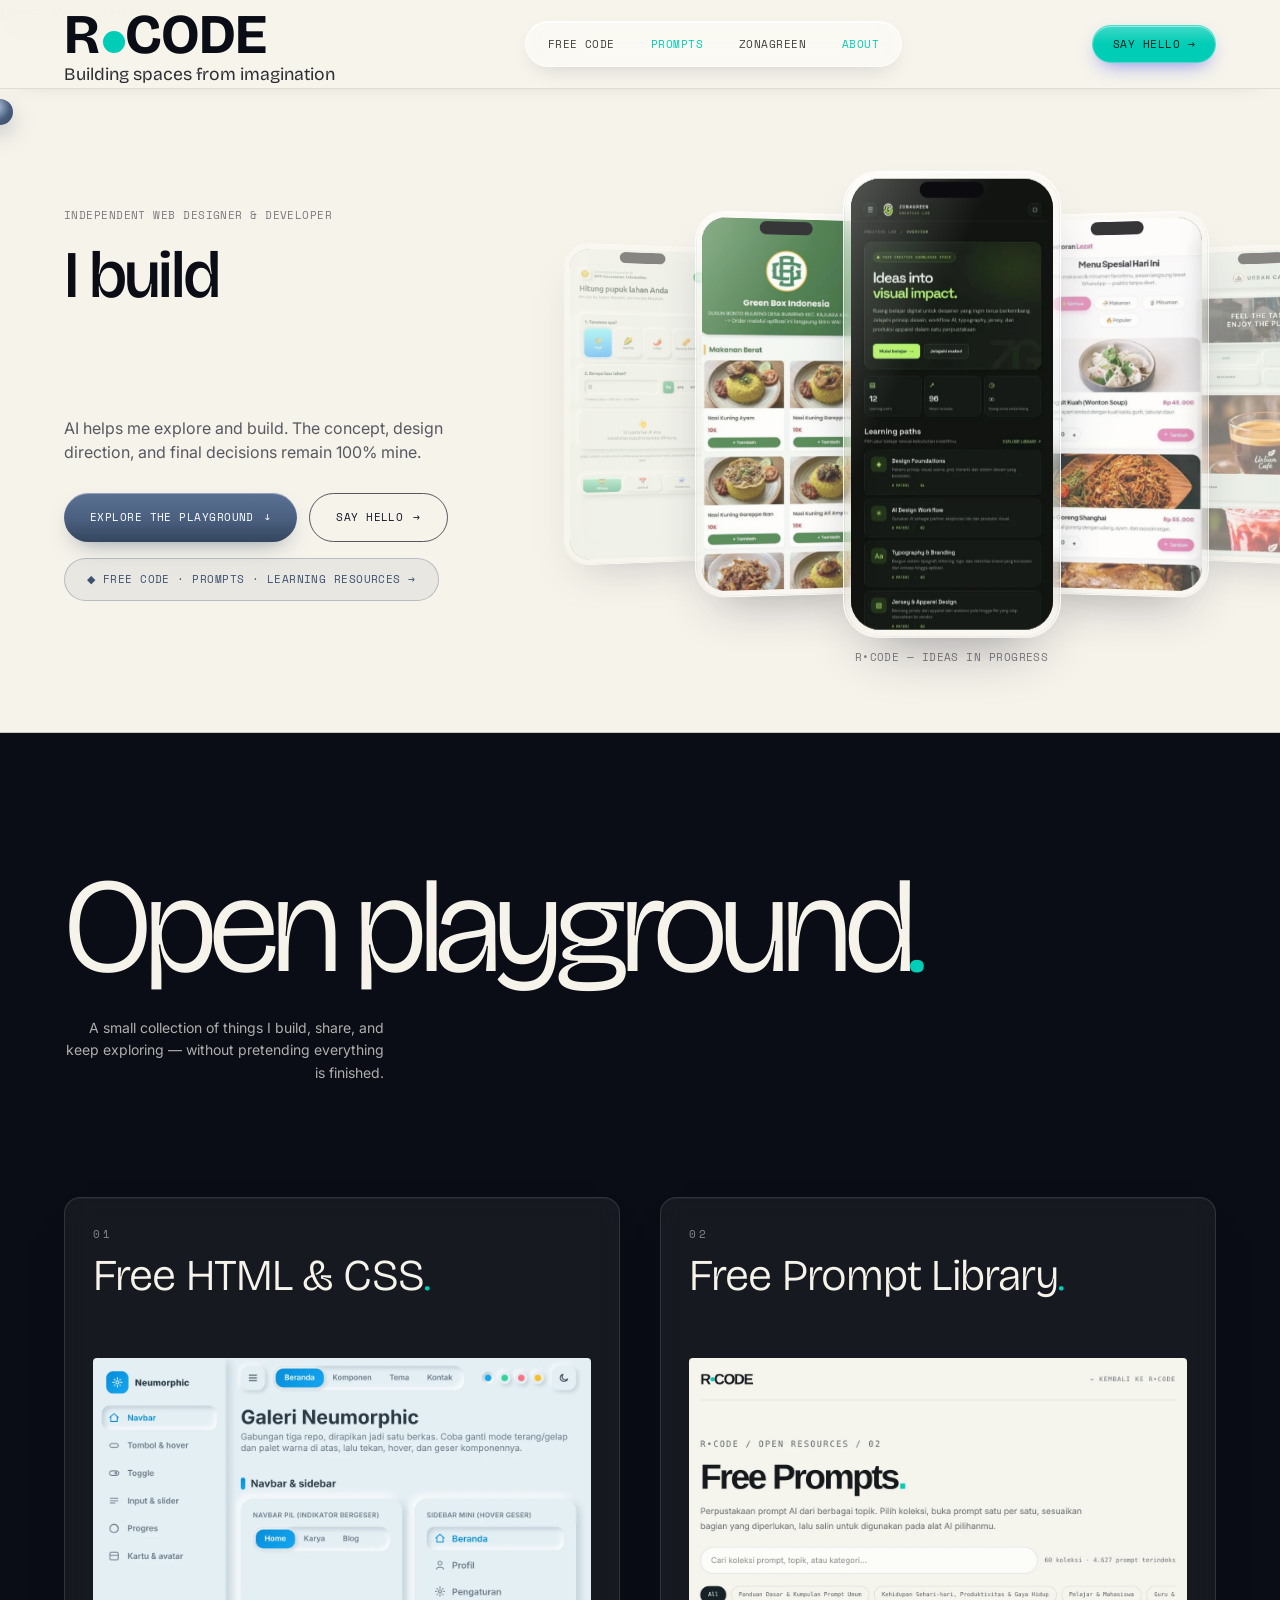
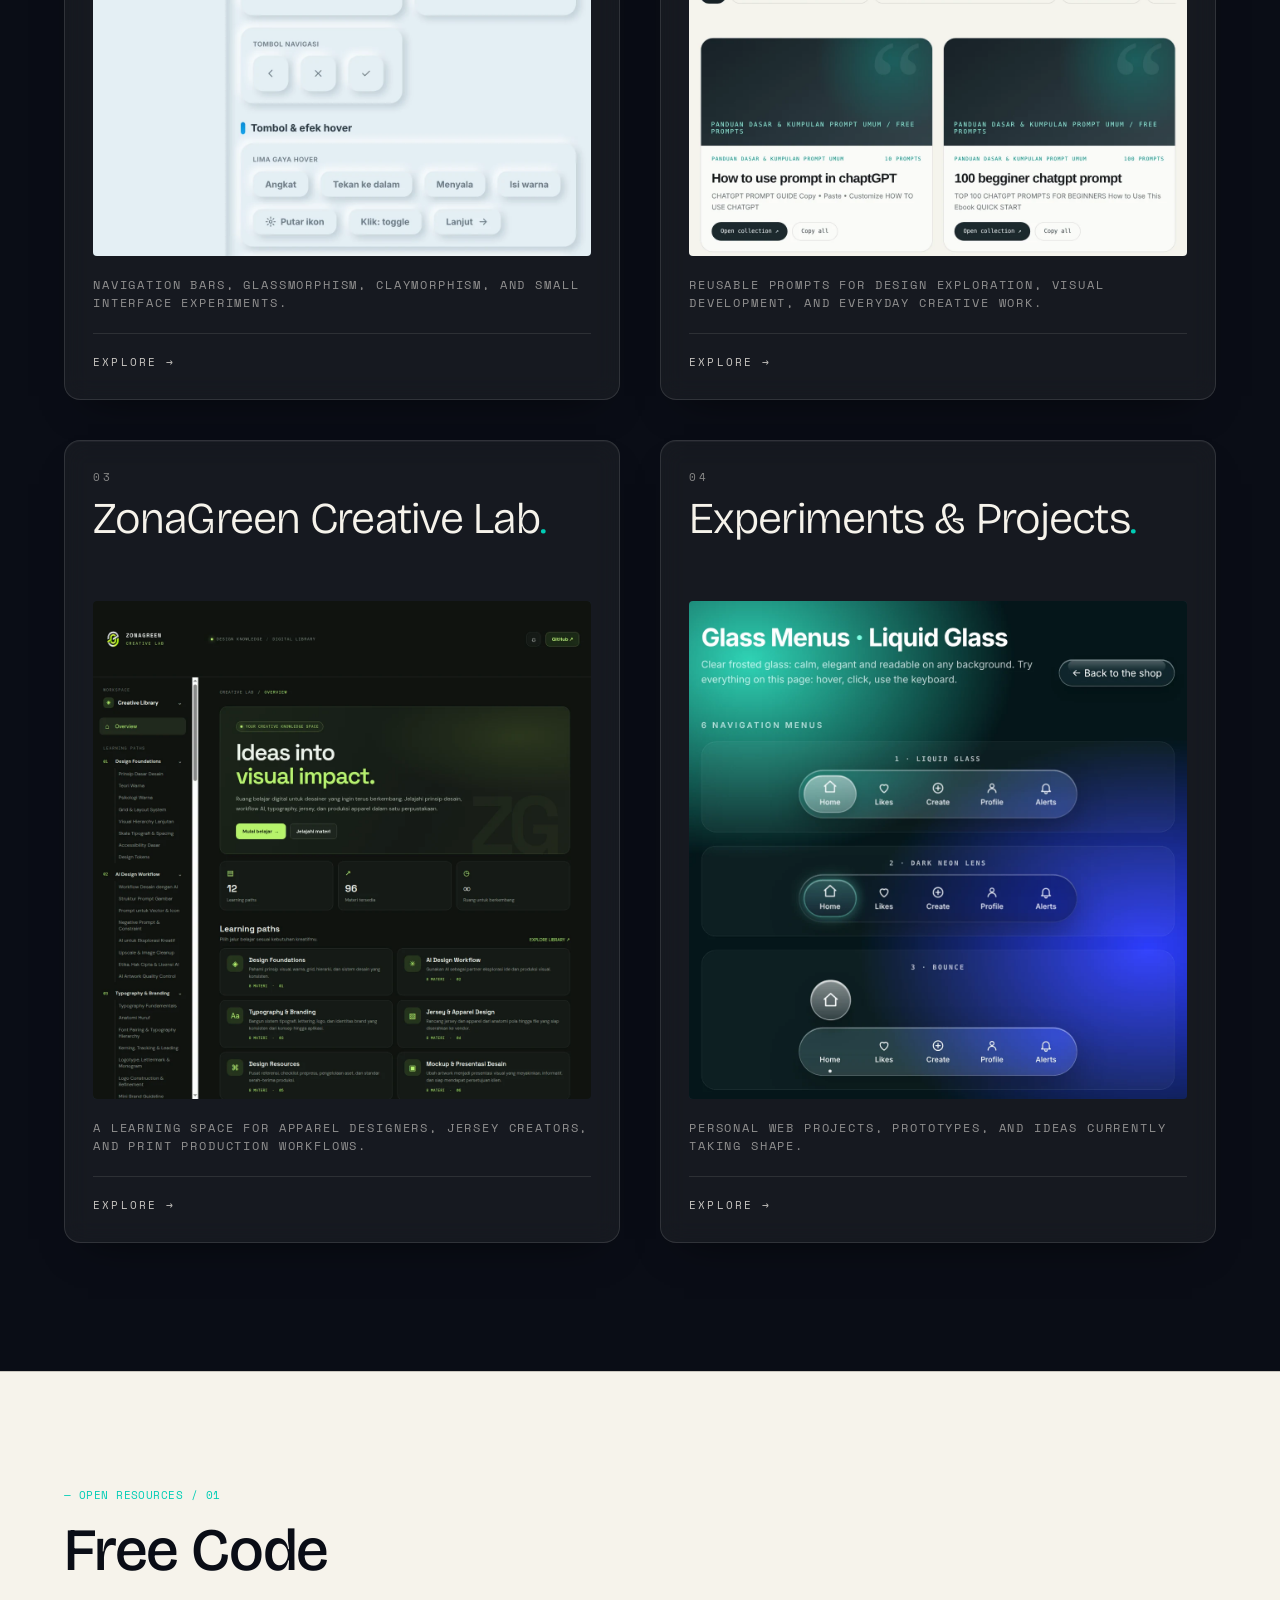
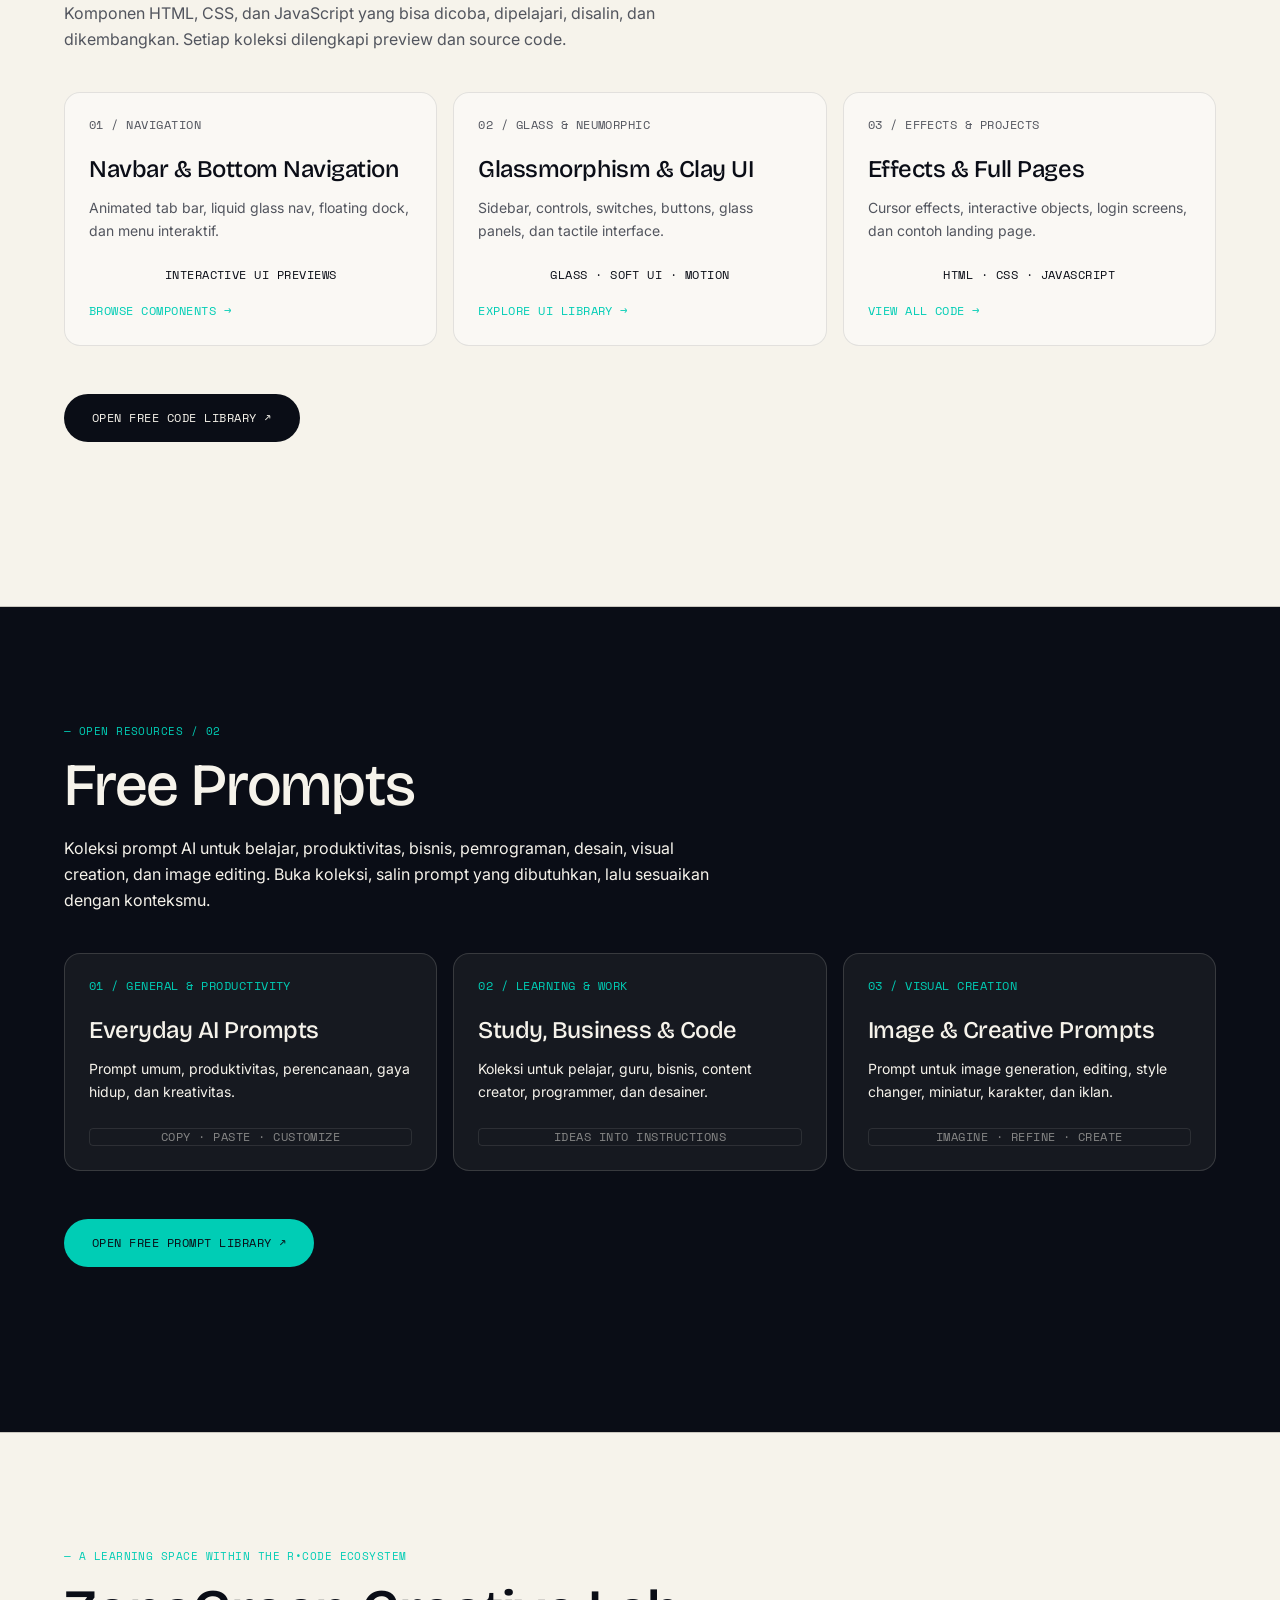
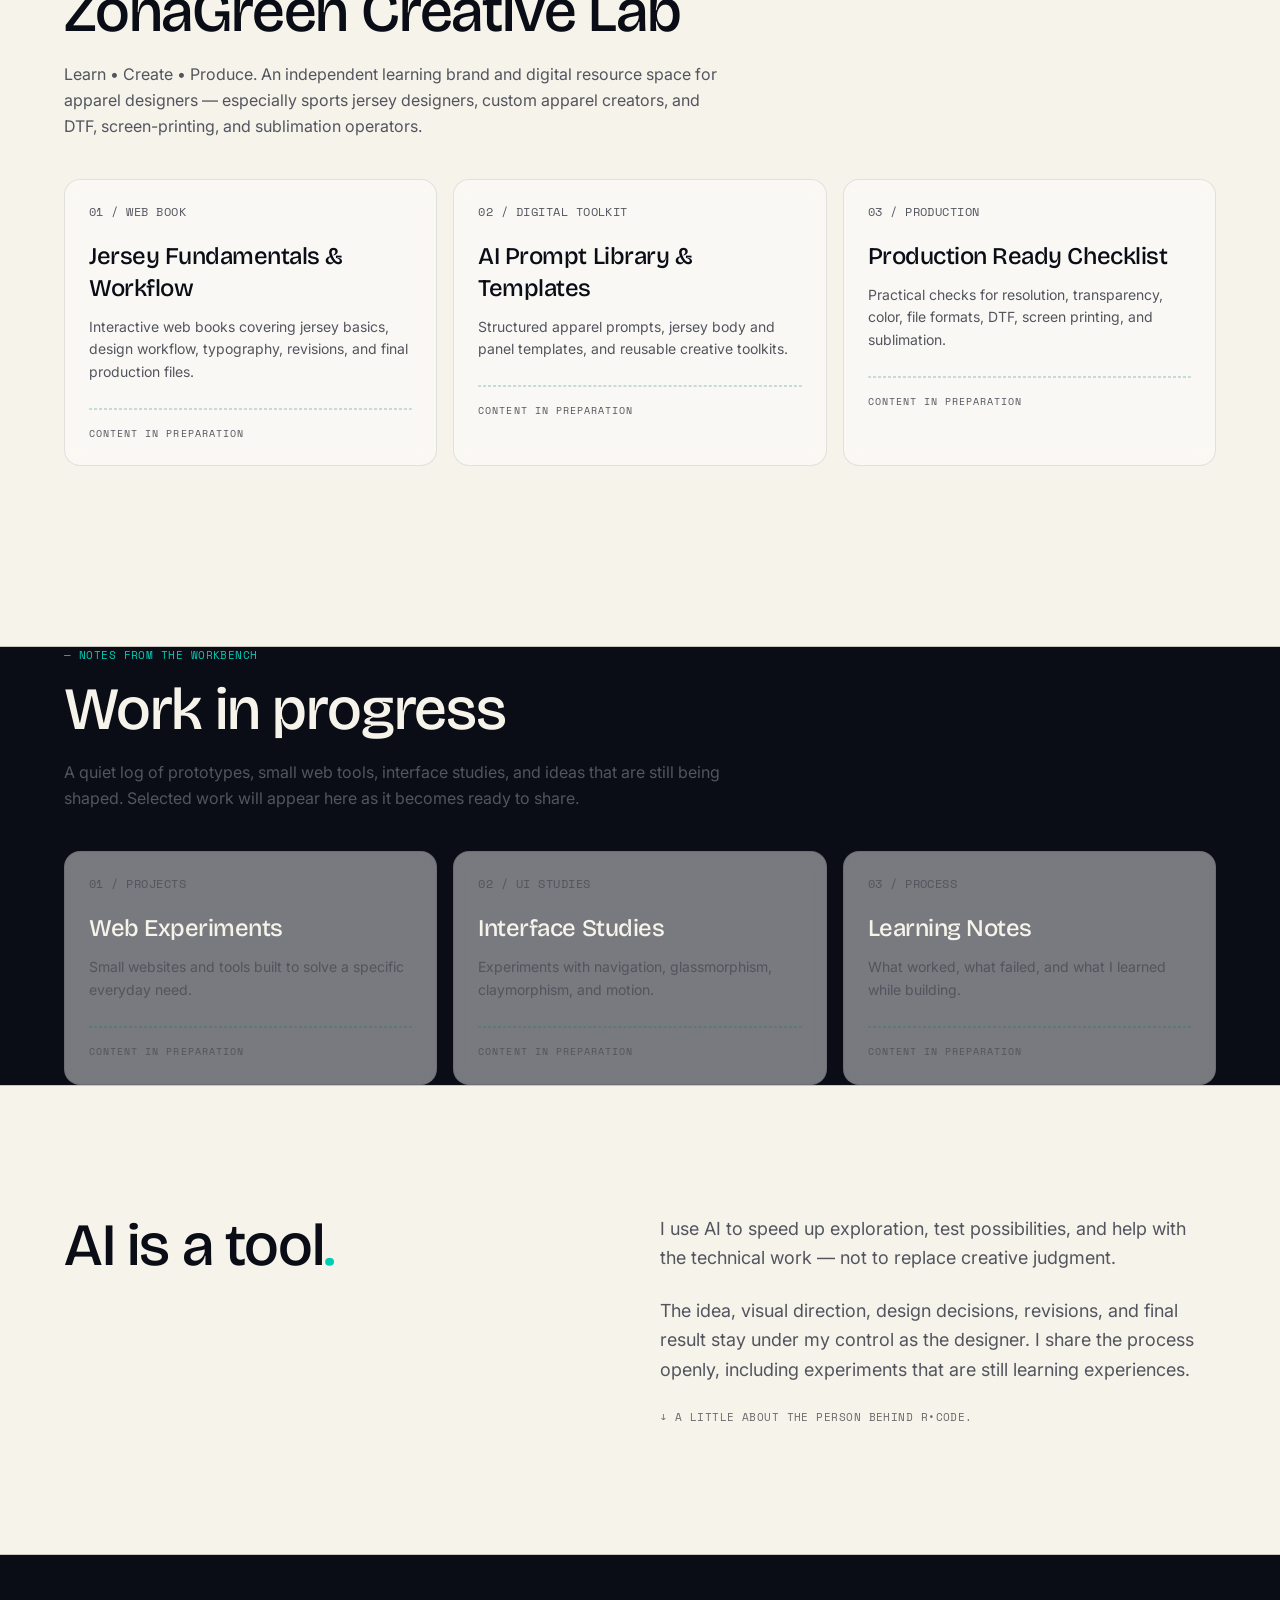
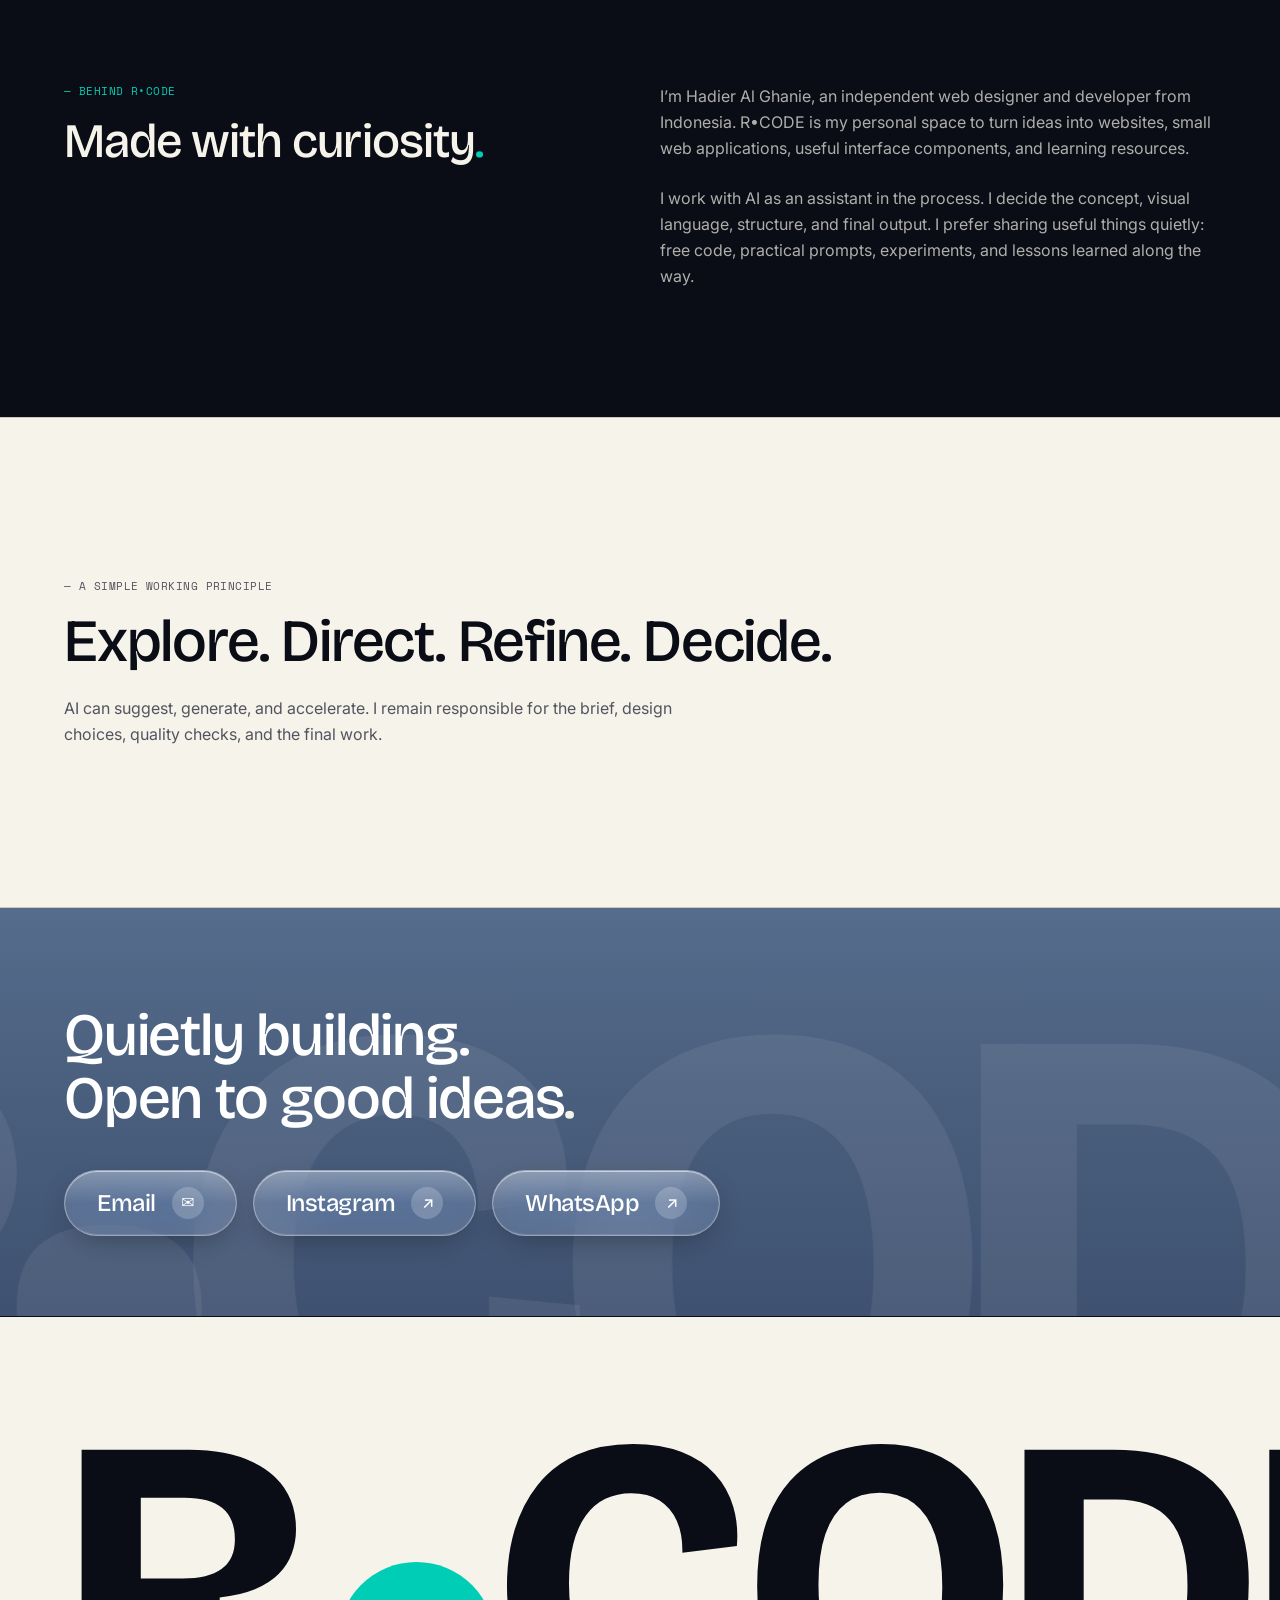
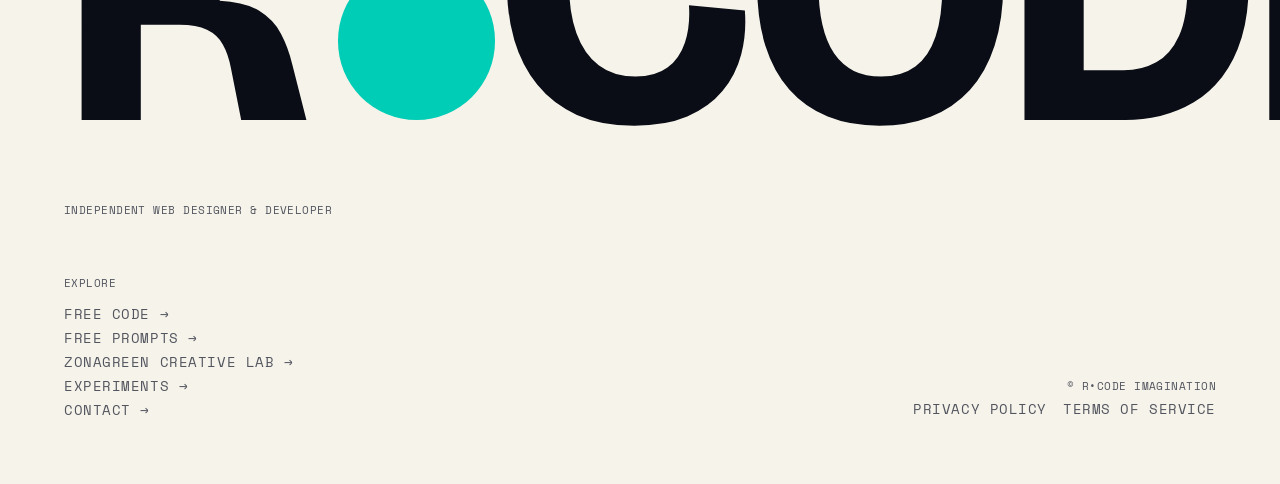
==== commit 4208e877: "Add files via upload" ====
--- a/index.html
+++ b/index.html
@@ -26,7 +26,17 @@
 .ph-car>.ph-phone[data-slot="2"]{transform:translateX(142%) scale(.68) rotateY(-14deg);z-index:4;opacity:.48}
 .ph-car>.ph-phone[data-slot="far"]{transform:translateX(0) scale(.58);z-index:1;opacity:0;pointer-events:none}
 @media(max-width:639px){.ph-car>.ph-phone[data-slot="-1"]{transform:translateX(-76%) scale(.82) rotateY(10deg)}.ph-car>.ph-phone[data-slot="1"]{transform:translateX(76%) scale(.82) rotateY(-10deg)}.ph-car>.ph-phone[data-slot="-2"]{transform:translateX(-142%) scale(.65) rotateY(14deg)}.ph-car>.ph-phone[data-slot="2"]{transform:translateX(142%) scale(.65) rotateY(-14deg)}}
-</style><link href="assets/rcode-interactions.css" rel="stylesheet"/><link href="assets/rcode-mobile-fixes.css" rel="stylesheet"/></head><body><!--$--><div class="min-h-screen w-full max-w-full overflow-x-clip bg-background text-foreground"><header class="fixed inset-x-0 top-0 z-50 transition-all duration-300 rcode-site-header"><div class="container-x flex h-[5.5rem] items-center justify-between"><a class="flex flex-col leading-none rcode-brand-lockup" href="#top"><span class="text-[3.4rem] md:text-[3.5rem] rcode-brand-wordmark"><span class="font-display font-bold inline-flex items-baseline leading-none"><span>R</span><span aria-hidden="true" class="brand-dot"></span><span>CODE</span></span></span><span class="mt-[0.15em] text-[1.05rem] md:text-[1.1rem] font-[family-name:var(--font-display)] font-normal text-foreground/85 rcode-brand-tagline">Building spaces from imagination</span></a><nav class="relative hidden items-center gap-1 rounded-full p-1.5 font-mono-label md:flex border border-white/70 bg-white/45 shadow-[inset_0_1px_0_rgba(255,255,255,0.9),0_8px_24px_-12px_rgba(20,20,40,0.25)] backdrop-blur-xl backdrop-saturate-150"><span aria-hidden="true" class="pointer-events-none absolute inset-y-1.5 left-0 rounded-full opacity-0 transition-opacity duration-300 border border-brand/50 bg-gradient-to-b from-brand/15 to-brand/5 shadow-[inset_0_1px_1px_rgba(255,255,255,1),0_6px_16px_-6px_rgba(45,61,255,0.45)] backdrop-blur-sm backdrop-saturate-200" style="will-change:transform"></span><a class="relative z-10 rounded-full px-3 py-2 transition-colors lg:px-4 text-neutral-700 hover:text-neutral-900" href="#code">Free Code</a><a class="relative z-10 rounded-full px-3 py-2 transition-colors lg:px-4 text-brand hover:text-brand" href="#prompts">Prompts</a><a class="relative z-10 rounded-full px-3 py-2 transition-colors lg:px-4 text-neutral-700 hover:text-neutral-900" href="#zonagreen">ZonaGreen</a><a class="relative z-10 rounded-full px-3 py-2 transition-colors lg:px-4 text-brand hover:text-brand" href="#about">About</a></nav><div class="hidden md:flex items-center gap-5"><a class="relative inline-flex items-center gap-2 overflow-hidden rounded-full border border-white/30 bg-brand px-5 py-2.5 font-mono-label text-brand-foreground shadow-[inset_0_1px_0_rgba(255,255,255,0.45),0_8px_20px_-8px_rgba(40,50,240,0.6)] transition-colors before:pointer-events-none before:absolute before:inset-x-0 before:top-0 before:h-1/2 before:bg-gradient-to-b before:from-white/25 before:to-transparent hover:bg-foreground" href="#contact">Say hello →</a></div><div class="md:hidden flex items-center gap-3"></div></div></header><nav aria-label="Menu" class="md:hidden fixed inset-x-0 bottom-0 z-50 flex justify-center px-3 pb-[max(0.75rem,env(safe-area-inset-bottom))] pointer-events-none"><div class="pointer-events-auto relative flex w-full max-w-md items-center rounded-full p-1.5 font-mono-label text-[9.5px] border border-white/70 bg-white/80 shadow-[inset_0_1px_0_rgba(255,255,255,0.9),0_12px_30px_-12px_rgba(20,20,40,0.35)] backdrop-blur-xl backdrop-saturate-150"><span aria-hidden="true" class="pointer-events-none absolute left-0 top-1.5 bottom-1.5 rounded-full opacity-0 transition-opacity duration-300 border border-brand/30 bg-gradient-to-b from-brand/15 to-brand/5 shadow-[inset_0_1px_0_rgba(255,255,255,0.9),0_0_18px_-2px_rgba(45,61,255,0.45)]" style="will-change:transform, width;transform-origin:center"></span><a class="relative z-10 flex flex-1 flex-col items-center gap-0.5 rounded-full py-2 transition-colors duration-300 text-neutral-600" href="#code"><span aria-hidden="true" class="transition-transform duration-300 ease-[cubic-bezier(.34,1.8,.64,1)] [&amp;_svg]:h-5 [&amp;_svg]:w-5"><svg aria-hidden="true" class="lucide lucide-layout-grid" fill="none" height="24" stroke="currentColor" stroke-linecap="round" stroke-linejoin="round" stroke-width="2" viewbox="0 0 24 24" width="24" xmlns="http://www.w3.org/2000/svg"><rect height="7" rx="1" width="7" x="3" y="3"></rect><rect height="7" rx="1" width="7" x="14" y="3"></rect><rect height="7" rx="1" width="7" x="14" y="14"></rect><rect height="7" rx="1" width="7" x="3" y="14"></rect></svg></span><span class="leading-none">Free Code</span></a><a class="relative z-10 flex flex-1 flex-col items-center gap-0.5 rounded-full py-2 transition-colors duration-300 text-neutral-600" href="#prompts"><span aria-hidden="true" class="transition-transform duration-300 ease-[cubic-bezier(.34,1.8,.64,1)] [&amp;_svg]:h-5 [&amp;_svg]:w-5"><svg aria-hidden="true" class="lucide lucide-newspaper" fill="none" height="24" stroke="currentColor" stroke-linecap="round" stroke-linejoin="round" stroke-width="2" viewbox="0 0 24 24" width="24" xmlns="http://www.w3.org/2000/svg"><path d="M15 18h-5"></path><path d="M18 14h-8"></path><path d="M4 22h16a2 2 0 0 0 2-2V4a2 2 0 0 0-2-2H8a2 2 0 0 0-2 2v16a2 2 0 0 1-4 0v-9a2 2 0 0 1 2-2h2"></path><rect height="4" rx="1" width="8" x="10" y="6"></rect></svg></span><span class="leading-none">Prompts</span></a><a aria-label="Start a conversation" class="relative z-10 mx-1 -my-1 flex h-[3.25rem] w-[3.25rem] shrink-0 flex-col items-center justify-center overflow-hidden rounded-full border border-white/40 bg-brand text-brand-foreground shadow-[inset_0_1px_0_rgba(255,255,255,0.5),0_0_0_4px_rgba(255,255,255,0.6),0_10px_24px_-6px_rgba(45,61,255,0.75)] motion-safe:animate-[dockglow_2.8s_ease-in-out_infinite] before:pointer-events-none before:absolute before:inset-x-0 before:top-0 before:h-1/2 before:bg-gradient-to-b before:from-white/30 before:to-transparent active:scale-95 transition-transform" href="#contact"><span aria-hidden="true" class="relative [&amp;_svg]:h-5 [&amp;_svg]:w-5"><svg aria-hidden="true" class="lucide lucide-arrow-up-right" fill="none" height="24" stroke="currentColor" stroke-linecap="round" stroke-linejoin="round" stroke-width="2" viewbox="0 0 24 24" width="24" xmlns="http://www.w3.org/2000/svg"><path d="M7 7h10v10"></path><path d="M7 17 17 7"></path></svg></span><span class="relative mt-0.5 text-[8.5px] leading-none">Start</span></a><a class="relative z-10 flex flex-1 flex-col items-center gap-0.5 rounded-full py-2 transition-colors duration-300 text-neutral-600" href="#zonagreen"><span aria-hidden="true" class="transition-transform duration-300 ease-[cubic-bezier(.34,1.8,.64,1)] [&amp;_svg]:h-5 [&amp;_svg]:w-5"><svg aria-hidden="true" class="lucide lucide-user-round" fill="none" height="24" stroke="currentColor" stroke-linecap="round" stroke-linejoin="round" stroke-width="2" viewbox="0 0 24 24" width="24" xmlns="http://www.w3.org/2000/svg"><circle cx="12" cy="8" r="5"></circle><path d="M20 21a8 8 0 0 0-16 0"></path></svg></span><span class="leading-none">ZonaGreen</span></a><a class="relative z-10 flex flex-1 flex-col items-center gap-0.5 rounded-full py-2 transition-colors duration-300 text-neutral-600" href="#about"><span aria-hidden="true" class="transition-transform duration-300 ease-[cubic-bezier(.34,1.8,.64,1)] [&amp;_svg]:h-5 [&amp;_svg]:w-5"><svg aria-hidden="true" class="lucide lucide-mail" fill="none" height="24" stroke="currentColor" stroke-linecap="round" stroke-linejoin="round" stroke-width="2" viewbox="0 0 24 24" width="24" xmlns="http://www.w3.org/2000/svg"><path d="m22 7-8.991 5.727a2 2 0 0 1-2.009 0L2 7"></path><rect height="16" rx="2" width="20" x="2" y="4"></rect></svg></span><span class="leading-none">About</span></a></div><style>@keyframes dockglow{0%,100%{box-shadow:inset 0 1px 0 rgba(255,255,255,.5),0 0 0 4px rgba(255,255,255,.6),0 10px 24px -6px rgba(45,61,255,.75)}50%{box-shadow:inset 0 1px 0 rgba(255,255,255,.5),0 0 0 4px rgba(255,255,255,.6),0 10px 34px -2px rgba(45,61,255,.95)}}</style></nav><main><section class="relative w-full overflow-hidden pt-[5.5rem]" id="top"><div class="ph-hero"><div><p class="font-mono-label ph-kick">Independent web designer &amp; developer</p><h1 class="ph-h1">I build<span class="ph-word"><span class="ph-layer">websites</span><span aria-hidden="true" class="ph-layer">web apps</span></span><span class="sr-only">websites, web applications, useful digital tools and creative experiments</span></h1><p class="ph-sub">AI helps me explore and build. The concept, design direction, and final decisions remain 100% mine.</p><div class="ph-btns"><a class="ph-btn ph-btn-p font-mono-label" href="#work">Explore the playground<span aria-hidden="true">↓</span></a><a class="ph-btn ph-btn-g font-mono-label" href="#contact">Say hello<span aria-hidden="true">→</span></a></div><a class="ph-extra font-mono-label" href="#code">◆  Free code · prompts · learning resources  →</a></div><div aria-hidden="true" class="ph-car"><div class="ph-halo"></div><div class="ph-phone"><div class="ph-scr"><img src="assets/images/hero-code-preview-01.webp" alt="R•CODE preview 01" width="390" height="844" decoding="async" fetchpriority="high" style="position:absolute;inset:0;width:100%;height:100%;object-fit:cover;display:block"></div><span class="ph-isl"></span></div><div class="ph-phone"><div class="ph-scr"><img src="assets/images/hero-code-preview-02.webp" alt="R•CODE preview 02" width="390" height="844" decoding="async" loading="lazy" style="position:absolute;inset:0;width:100%;height:100%;object-fit:cover;display:block"></div><span class="ph-isl"></span></div><div class="ph-phone"><div class="ph-scr"><img src="assets/images/hero-code-preview-03.webp" alt="R•CODE preview 03" width="390" height="844" decoding="async" loading="lazy" style="position:absolute;inset:0;width:100%;height:100%;object-fit:cover;display:block"></div><span class="ph-isl"></span></div><div class="ph-phone"><div class="ph-scr"><img src="assets/images/hero-code-preview-04.webp" alt="R•CODE preview 04" width="390" height="844" decoding="async" loading="lazy" style="position:absolute;inset:0;width:100%;height:100%;object-fit:cover;display:block"></div><span class="ph-isl"></span></div><div class="ph-phone"><div class="ph-scr"><img src="assets/images/hero-code-preview-05.webp" alt="R•CODE preview 05" width="390" height="844" decoding="async" loading="lazy" style="position:absolute;inset:0;width:100%;height:100%;object-fit:cover;display:block"></div><span class="ph-isl"></span></div><div class="ph-phone"><div class="ph-scr"><img src="assets/images/hero-code-preview-06.webp" alt="R•CODE preview 06" width="390" height="844" decoding="async" loading="lazy" style="position:absolute;inset:0;width:100%;height:100%;object-fit:cover;display:block"></div><span class="ph-isl"></span></div><div class="ph-phone"><div class="ph-scr"><img src="assets/images/hero-code-preview-07.webp" alt="R•CODE preview 07" width="390" height="844" decoding="async" loading="lazy" style="position:absolute;inset:0;width:100%;height:100%;object-fit:cover;display:block"></div><span class="ph-isl"></span></div><div class="ph-phone"><div class="ph-scr"><img src="assets/images/hero-code-preview-08.webp" alt="R•CODE preview 08" width="390" height="844" decoding="async" loading="lazy" style="position:absolute;inset:0;width:100%;height:100%;object-fit:cover;display:block"></div><span class="ph-isl"></span></div><p class="ph-cap font-mono-label">R•CODE — IDEAS IN PROGRESS</p></div><div aria-hidden="true" class="ph-pov"><svg><line stroke="rgba(22,23,42,.8)" stroke-width="1.4"></line></svg><div class="ph-bob"></div></div><style>
+</style><link href="assets/rcode-interactions.css" rel="stylesheet"/><link href="assets/rcode-mobile-fixes.css" rel="stylesheet"/><meta name="theme-color" content="#dff3ef"/><link href="assets/rcode-tokens.css" rel="stylesheet"/><link href="assets/rcode-clay.css" rel="stylesheet"/></head><body><!--$--><a class="rcode-skip" href="#main">Lewati ke konten utama</a><div class="min-h-screen w-full max-w-full overflow-x-clip bg-background text-foreground"><header class="fixed inset-x-0 top-0 z-50 transition-all duration-300 rcode-site-header"><div class="container-x flex h-[5.5rem] items-center justify-between"><a class="flex flex-col leading-none rcode-brand-lockup" href="#top"><span class="text-[3.4rem] md:text-[3.5rem] rcode-brand-wordmark"><span class="font-display font-bold inline-flex items-baseline leading-none"><span>R</span><span aria-hidden="true" class="brand-dot"></span><span>CODE</span></span></span><span class="mt-[0.15em] text-[1.05rem] md:text-[1.1rem] font-[family-name:var(--font-display)] font-normal text-foreground/85 rcode-brand-tagline">Building spaces from imagination</span></a><nav class="relative hidden items-center gap-1 rounded-full p-1.5 font-mono-label md:flex border border-white/70 bg-white/45 shadow-[inset_0_1px_0_rgba(255,255,255,0.9),0_8px_24px_-12px_rgba(20,20,40,0.25)] backdrop-blur-xl backdrop-saturate-150"><span aria-hidden="true" class="pointer-events-none absolute inset-y-1.5 left-0 rounded-full opacity-0 transition-opacity duration-300 border border-brand/50 bg-gradient-to-b from-brand/15 to-brand/5 shadow-[inset_0_1px_1px_rgba(255,255,255,1),0_6px_16px_-6px_rgba(45,61,255,0.45)] backdrop-blur-sm backdrop-saturate-200" style="will-change:transform"></span><a class="relative z-10 rounded-full px-3 py-2 transition-colors lg:px-4 text-neutral-700 hover:text-neutral-900" href="#code">Free Code</a><a class="relative z-10 rounded-full px-3 py-2 transition-colors lg:px-4 text-brand hover:text-brand" href="#prompts">Prompts</a><a class="relative z-10 rounded-full px-3 py-2 transition-colors lg:px-4 text-neutral-700 hover:text-neutral-900" href="#zonagreen">ZonaGreen</a><a class="relative z-10 rounded-full px-3 py-2 transition-colors lg:px-4 text-brand hover:text-brand" href="#about">About</a></nav><div class="hidden md:flex items-center gap-5"><a class="relative inline-flex items-center gap-2 overflow-hidden rounded-full border border-white/30 bg-brand px-5 py-2.5 font-mono-label text-brand-foreground shadow-[inset_0_1px_0_rgba(255,255,255,0.45),0_8px_20px_-8px_rgba(40,50,240,0.6)] transition-colors before:pointer-events-none before:absolute before:inset-x-0 before:top-0 before:h-1/2 before:bg-gradient-to-b before:from-white/25 before:to-transparent hover:bg-foreground" href="#contact">Say hello →</a></div><div class="md:hidden flex items-center gap-3"><button class="rcode-menu-btn" id="rcodeMenuBtn" type="button" aria-label="Buka menu" aria-expanded="false" aria-controls="rcodeDrawer"><svg aria-hidden="true" viewBox="0 0 24 24" fill="none" stroke="currentColor" stroke-width="2.4" stroke-linecap="round"><path d="M4 7h16M4 12h16M4 17h10"></path></svg></button></div></div></header><nav aria-label="Menu" class="md:hidden fixed inset-x-0 bottom-0 z-50 flex justify-center px-3 pb-[max(0.75rem,env(safe-area-inset-bottom))] pointer-events-none"><div class="pointer-events-auto relative flex w-full max-w-md items-center rounded-full p-1.5 font-mono-label text-[9.5px] border border-white/70 bg-white/80 shadow-[inset_0_1px_0_rgba(255,255,255,0.9),0_12px_30px_-12px_rgba(20,20,40,0.35)] backdrop-blur-xl backdrop-saturate-150"><span aria-hidden="true" class="pointer-events-none absolute left-0 top-1.5 bottom-1.5 rounded-full opacity-0 transition-opacity duration-300 border border-brand/30 bg-gradient-to-b from-brand/15 to-brand/5 shadow-[inset_0_1px_0_rgba(255,255,255,0.9),0_0_18px_-2px_rgba(45,61,255,0.45)]" style="will-change:transform, width;transform-origin:center"></span><a class="relative z-10 flex flex-1 flex-col items-center gap-0.5 rounded-full py-2 transition-colors duration-300 text-neutral-600" href="#code"><span aria-hidden="true" class="transition-transform duration-300 ease-[cubic-bezier(.34,1.8,.64,1)] [&amp;_svg]:h-5 [&amp;_svg]:w-5"><svg aria-hidden="true" class="lucide lucide-layout-grid" fill="none" height="24" stroke="currentColor" stroke-linecap="round" stroke-linejoin="round" stroke-width="2" viewbox="0 0 24 24" width="24" xmlns="http://www.w3.org/2000/svg"><rect height="7" rx="1" width="7" x="3" y="3"></rect><rect height="7" rx="1" width="7" x="14" y="3"></rect><rect height="7" rx="1" width="7" x="14" y="14"></rect><rect height="7" rx="1" width="7" x="3" y="14"></rect></svg></span><span class="leading-none">Free Code</span></a><a class="relative z-10 flex flex-1 flex-col items-center gap-0.5 rounded-full py-2 transition-colors duration-300 text-neutral-600" href="#prompts"><span aria-hidden="true" class="transition-transform duration-300 ease-[cubic-bezier(.34,1.8,.64,1)] [&amp;_svg]:h-5 [&amp;_svg]:w-5"><svg aria-hidden="true" class="lucide lucide-newspaper" fill="none" height="24" stroke="currentColor" stroke-linecap="round" stroke-linejoin="round" stroke-width="2" viewbox="0 0 24 24" width="24" xmlns="http://www.w3.org/2000/svg"><path d="M15 18h-5"></path><path d="M18 14h-8"></path><path d="M4 22h16a2 2 0 0 0 2-2V4a2 2 0 0 0-2-2H8a2 2 0 0 0-2 2v16a2 2 0 0 1-4 0v-9a2 2 0 0 1 2-2h2"></path><rect height="4" rx="1" width="8" x="10" y="6"></rect></svg></span><span class="leading-none">Prompts</span></a><a aria-label="Start a conversation" class="relative z-10 mx-1 -my-1 flex h-[3.25rem] w-[3.25rem] shrink-0 flex-col items-center justify-center overflow-hidden rounded-full border border-white/40 bg-brand text-brand-foreground shadow-[inset_0_1px_0_rgba(255,255,255,0.5),0_0_0_4px_rgba(255,255,255,0.6),0_10px_24px_-6px_rgba(45,61,255,0.75)] motion-safe:animate-[dockglow_2.8s_ease-in-out_infinite] before:pointer-events-none before:absolute before:inset-x-0 before:top-0 before:h-1/2 before:bg-gradient-to-b before:from-white/30 before:to-transparent active:scale-95 transition-transform" href="#contact"><span aria-hidden="true" class="relative [&amp;_svg]:h-5 [&amp;_svg]:w-5"><svg aria-hidden="true" class="lucide lucide-arrow-up-right" fill="none" height="24" stroke="currentColor" stroke-linecap="round" stroke-linejoin="round" stroke-width="2" viewbox="0 0 24 24" width="24" xmlns="http://www.w3.org/2000/svg"><path d="M7 7h10v10"></path><path d="M7 17 17 7"></path></svg></span><span class="relative mt-0.5 text-[8.5px] leading-none">Start</span></a><a class="relative z-10 flex flex-1 flex-col items-center gap-0.5 rounded-full py-2 transition-colors duration-300 text-neutral-600" href="#zonagreen"><span aria-hidden="true" class="transition-transform duration-300 ease-[cubic-bezier(.34,1.8,.64,1)] [&amp;_svg]:h-5 [&amp;_svg]:w-5"><svg aria-hidden="true" class="lucide lucide-leaf" fill="none" height="24" stroke="currentColor" stroke-linecap="round" stroke-linejoin="round" stroke-width="2" viewbox="0 0 24 24" width="24" xmlns="http://www.w3.org/2000/svg"><path d="M11 20A7 7 0 0 1 9.8 6.1C15.5 5 17 4.48 19 2c1 2 2 4.18 2 8 0 5.5-4.78 10-10 10Z"></path><path d="M2 21c0-3 1.85-5.36 5.08-6C9.5 14.52 12 13 13 12"></path></svg></span><span class="leading-none">ZonaGreen</span></a><a class="relative z-10 flex flex-1 flex-col items-center gap-0.5 rounded-full py-2 transition-colors duration-300 text-neutral-600" href="#about"><span aria-hidden="true" class="transition-transform duration-300 ease-[cubic-bezier(.34,1.8,.64,1)] [&amp;_svg]:h-5 [&amp;_svg]:w-5"><svg aria-hidden="true" class="lucide lucide-user-round" fill="none" height="24" stroke="currentColor" stroke-linecap="round" stroke-linejoin="round" stroke-width="2" viewbox="0 0 24 24" width="24" xmlns="http://www.w3.org/2000/svg"><circle cx="12" cy="8" r="5"></circle><path d="M20 21a8 8 0 0 0-16 0"></path></svg></span><span class="leading-none">About</span></a></div><style>@keyframes dockglow{0%,100%{box-shadow:inset 0 1px 0 rgba(255,255,255,.5),0 0 0 4px rgba(255,255,255,.6),0 10px 24px -6px rgba(45,61,255,.75)}50%{box-shadow:inset 0 1px 0 rgba(255,255,255,.5),0 0 0 4px rgba(255,255,255,.6),0 10px 34px -2px rgba(45,61,255,.95)}}</style></nav><div class="rcode-drawer" id="rcodeDrawer" role="dialog" aria-modal="true" aria-label="Menu navigasi" hidden>
+<div class="rcode-drawer-backdrop" data-drawer-close></div>
+<div class="rcode-drawer-panel">
+<div class="rcode-drawer-head"><span class="rcode-drawer-brand">R•CODE</span><button class="rcode-drawer-x" type="button" data-drawer-close aria-label="Tutup menu"><span aria-hidden="true">×</span></button></div>
+<p class="rcode-drawer-label">Explore</p>
+<div class="rcode-drawer-list"><a href="#code">Free Code</a><a href="#prompts">Prompts</a><a href="#zonagreen">ZonaGreen</a><a href="#experiments">Experiments</a><a href="#about">About</a><a class="rcode-drawer-cta" href="#contact">Say hello</a></div>
+<p class="rcode-drawer-label">Libraries</p>
+<div class="rcode-drawer-list"><a href="code-library.html">Free Code Library</a><a href="prompt-library.html">Free Prompt Library</a><a href="shop.html">R•CODE Store</a></div>
+<div class="rcode-drawer-legal"><a href="privacy.html">Privacy</a><a href="terms.html">Terms</a></div>
+</div></div>
+<main id="main"><section class="relative w-full overflow-hidden pt-[5.5rem]" id="top"><div class="ph-hero"><div><p class="font-mono-label ph-kick">Independent web designer &amp; developer</p><h1 class="ph-h1">I build<span class="ph-word"><span class="ph-layer">websites</span><span aria-hidden="true" class="ph-layer">web apps</span></span><span class="sr-only">websites, web applications, useful digital tools and creative experiments</span></h1><p class="ph-sub">AI helps me explore and build. The concept, design direction, and final decisions remain 100% mine.</p><div class="ph-btns"><a class="ph-btn ph-btn-p font-mono-label" href="#work">Explore the playground<span aria-hidden="true">↓</span></a><a class="ph-btn ph-btn-g font-mono-label" href="#contact">Say hello<span aria-hidden="true">→</span></a></div><a class="ph-extra font-mono-label" href="#code">◆  Free code · prompts · learning resources  →</a></div><div class="ph-car"><div class="ph-halo"></div><div class="ph-phone"><div class="ph-scr"><img src="assets/images/hero-code-preview-01.webp" alt="R•CODE preview 01" width="390" height="844" decoding="async" fetchpriority="high" style="position:absolute;inset:0;width:100%;height:100%;object-fit:cover;display:block"></div><span class="ph-isl"></span></div><div class="ph-phone"><div class="ph-scr"><img src="assets/images/hero-code-preview-02.webp" alt="R•CODE preview 02" width="390" height="844" decoding="async" loading="lazy" style="position:absolute;inset:0;width:100%;height:100%;object-fit:cover;display:block"></div><span class="ph-isl"></span></div><div class="ph-phone"><div class="ph-scr"><img src="assets/images/hero-code-preview-03.webp" alt="R•CODE preview 03" width="390" height="844" decoding="async" loading="lazy" style="position:absolute;inset:0;width:100%;height:100%;object-fit:cover;display:block"></div><span class="ph-isl"></span></div><div class="ph-phone"><div class="ph-scr"><img src="assets/images/hero-code-preview-04.webp" alt="R•CODE preview 04" width="390" height="844" decoding="async" loading="lazy" style="position:absolute;inset:0;width:100%;height:100%;object-fit:cover;display:block"></div><span class="ph-isl"></span></div><div class="ph-phone"><div class="ph-scr"><img src="assets/images/hero-code-preview-05.webp" alt="R•CODE preview 05" width="390" height="844" decoding="async" loading="lazy" style="position:absolute;inset:0;width:100%;height:100%;object-fit:cover;display:block"></div><span class="ph-isl"></span></div><div class="ph-phone"><div class="ph-scr"><img src="assets/images/hero-code-preview-06.webp" alt="R•CODE preview 06" width="390" height="844" decoding="async" loading="lazy" style="position:absolute;inset:0;width:100%;height:100%;object-fit:cover;display:block"></div><span class="ph-isl"></span></div><div class="ph-phone"><div class="ph-scr"><img src="assets/images/hero-code-preview-07.webp" alt="R•CODE preview 07" width="390" height="844" decoding="async" loading="lazy" style="position:absolute;inset:0;width:100%;height:100%;object-fit:cover;display:block"></div><span class="ph-isl"></span></div><div class="ph-phone"><div class="ph-scr"><img src="assets/images/hero-code-preview-08.webp" alt="R•CODE preview 08" width="390" height="844" decoding="async" loading="lazy" style="position:absolute;inset:0;width:100%;height:100%;object-fit:cover;display:block"></div><span class="ph-isl"></span></div><p class="ph-cap font-mono-label">R•CODE — IDEAS IN PROGRESS</p></div><div aria-hidden="true" class="ph-pov"><svg><line stroke="rgba(22,23,42,.8)" stroke-width="1.4"></line></svg><div class="ph-bob"></div></div><style>
         .ph-hero{--slate:#4A5F7E;--slate-d:#34465F;--slate-l:#93A6C2;position:relative;padding:clamp(10px,4vh,48px) clamp(16px,5vw,64px) clamp(40px,8vh,90px);display:grid;grid-template-columns:1.05fr .95fr;gap:clamp(20px,3vw,48px);align-items:center}
         .ph-kick{color:rgba(22,23,42,.55)}
         .ph-h1{font-family:var(--font-display);font-weight:500;letter-spacing:-.04em;line-height:1.02;font-size:clamp(36px,5.2vw,84px);margin-top:18px}
@@ -53,6 +63,6 @@
         .ph-cap{position:absolute;left:0;right:0;bottom:-6px;text-align:center;color:rgba(22,23,42,.55)}
         @media(max-width:1000px){.ph-btn{padding:13px 18px}}
         @media(max-width:639px){.ph-hero{grid-template-columns:1fr}.ph-car{height:440px;margin-top:6px}.ph-phone{width:190px;margin-left:-95px}.ph-h1{font-size:clamp(34px,9.6vw,52px)}.ph-btn{width:100%}}
-      </style></div></section><section class="scroll-mt-24 border-t border-hairline bg-foreground text-background py-16 md:py-24 lg:py-32" id="work"><div class="container-x"><div class="reveal flex flex-wrap items-end justify-between gap-6"><h2 class="font-display font-light whitespace-nowrap text-[14vw] leading-[0.95] md:text-[10vw] lg:text-[9rem] xl:text-[11rem]">Open playground<span class="text-brand">.</span></h2><p class="max-w-xs text-sm leading-relaxed text-background/70 md:text-right">A small collection of things I build, share, and keep exploring — without pretending everything is finished.</p></div><div class="mt-12 md:mt-20 lg:mt-28 grid grid-cols-1 md:grid-cols-2 gap-6 md:gap-8 xl:gap-10"><div class="reveal h-full"><a class="glass-card group relative flex flex-col h-full scroll-mt-32 rounded-2xl p-5 md:p-6 xl:p-7" href="#code" id="agents"><span class="font-mono-label text-background/50 text-[0.65rem] md:text-[0.7rem] tracking-[0.25em]">01</span><h3 class="font-display font-light mt-3 leading-[0.95] tracking-[-0.02em] text-[2rem] md:text-[2.25rem] xl:text-[2.75rem] min-h-[1.9em] line-clamp-2 flex items-start"><span>Free HTML &amp; CSS</span><span class="text-brand">.</span></h3><div class="mt-5 w-full aspect-square overflow-hidden rounded-xl rcode-empty-media" data-placeholder="free-html-&amp;-css"><img src="assets/images/free-code-preview.webp" alt="Free HTML & CSS preview" width="1200" height="1200" decoding="async" loading="lazy" onload="this.parentNode.classList.add('has-img')" onerror="this.remove()" style="position:absolute;inset:0;width:100%;height:100%;object-fit:cover;display:block"></div><p class="mt-5 font-mono-label text-[0.68rem] md:text-[0.72rem] tracking-[0.16em] uppercase text-background/55 min-h-[3.2em] mb-5 line-clamp-2">Navigation bars, glassmorphism, claymorphism, and small interface experiments.</p><div class="mt-auto pt-5 border-t border-background/10 inline-flex items-center gap-2 font-mono-label text-[0.7rem] uppercase tracking-[0.2em] text-background/80 transition-all group-hover:gap-4 group-hover:text-brand">Explore<span>→</span></div></a></div><div class="reveal h-full"><a class="glass-card group relative flex flex-col h-full scroll-mt-32 rounded-2xl p-5 md:p-6 xl:p-7" href="#prompts" id="imagery"><span class="font-mono-label text-background/50 text-[0.65rem] md:text-[0.7rem] tracking-[0.25em]">02</span><h3 class="font-display font-light mt-3 leading-[0.95] tracking-[-0.02em] text-[2rem] md:text-[2.25rem] xl:text-[2.75rem] min-h-[1.9em] line-clamp-2 flex items-start"><span>Free Prompt Library</span><span class="text-brand">.</span></h3><div class="mt-5 w-full aspect-square overflow-hidden rounded-xl rcode-empty-media" data-placeholder="free-prompt-library"><img src="assets/images/prompt-library-preview.webp" alt="Free Prompt Library preview" width="1200" height="1200" decoding="async" loading="lazy" onload="this.parentNode.classList.add('has-img')" onerror="this.remove()" style="position:absolute;inset:0;width:100%;height:100%;object-fit:cover;display:block"></div><p class="mt-5 font-mono-label text-[0.68rem] md:text-[0.72rem] tracking-[0.16em] uppercase text-background/55 min-h-[3.2em] mb-5 line-clamp-2">Reusable prompts for design exploration, visual development, and everyday creative work.</p><div class="mt-auto pt-5 border-t border-background/10 inline-flex items-center gap-2 font-mono-label text-[0.7rem] uppercase tracking-[0.2em] text-background/80 transition-all group-hover:gap-4 group-hover:text-brand">Explore<span>→</span></div></a></div><div class="reveal h-full"><a class="glass-card group relative flex flex-col h-full scroll-mt-32 rounded-2xl p-5 md:p-6 xl:p-7" href="#zonagreen" id="video"><span class="font-mono-label text-background/50 text-[0.65rem] md:text-[0.7rem] tracking-[0.25em]">03</span><h3 class="font-display font-light mt-3 leading-[0.95] tracking-[-0.02em] text-[2rem] md:text-[2.25rem] xl:text-[2.75rem] min-h-[1.9em] line-clamp-2 flex items-start"><span>ZonaGreen Creative Lab</span><span class="text-brand">.</span></h3><div class="mt-5 w-full aspect-square overflow-hidden rounded-xl rcode-empty-media" data-placeholder="zonagreen-creative-lab"><img src="assets/images/zonagreen-lab-preview.webp" alt="ZonaGreen Creative Lab preview" width="1200" height="1200" decoding="async" loading="lazy" onload="this.parentNode.classList.add('has-img')" onerror="this.remove()" style="position:absolute;inset:0;width:100%;height:100%;object-fit:cover;display:block"></div><p class="mt-5 font-mono-label text-[0.68rem] md:text-[0.72rem] tracking-[0.16em] uppercase text-background/55 min-h-[3.2em] mb-5 line-clamp-2">A learning space for apparel designers, jersey creators, and print production workflows.</p><div class="mt-auto pt-5 border-t border-background/10 inline-flex items-center gap-2 font-mono-label text-[0.7rem] uppercase tracking-[0.2em] text-background/80 transition-all group-hover:gap-4 group-hover:text-brand">Explore<span>→</span></div></a></div><div class="reveal h-full"><a class="glass-card group relative flex flex-col h-full scroll-mt-32 rounded-2xl p-5 md:p-6 xl:p-7" href="#experiments" id="apps"><span class="font-mono-label text-background/50 text-[0.65rem] md:text-[0.7rem] tracking-[0.25em]">04</span><h3 class="font-display font-light mt-3 leading-[0.95] tracking-[-0.02em] text-[2rem] md:text-[2.25rem] xl:text-[2.75rem] min-h-[1.9em] line-clamp-2 flex items-start"><span>Experiments &amp; Projects</span><span class="text-brand">.</span></h3><div class="mt-5 w-full aspect-square overflow-hidden rounded-xl rcode-empty-media" data-placeholder="experiments-&amp;-projects"><img src="assets/images/experiments-preview.webp" alt="Experiments & Projects preview" width="1200" height="1200" decoding="async" loading="lazy" onload="this.parentNode.classList.add('has-img')" onerror="this.remove()" style="position:absolute;inset:0;width:100%;height:100%;object-fit:cover;display:block"></div><p class="mt-5 font-mono-label text-[0.68rem] md:text-[0.72rem] tracking-[0.16em] uppercase text-background/55 min-h-[3.2em] mb-5 line-clamp-2">Personal web projects, prototypes, and ideas currently taking shape.</p><div class="mt-auto pt-5 border-t border-background/10 inline-flex items-center gap-2 font-mono-label text-[0.7rem] uppercase tracking-[0.2em] text-background/80 transition-all group-hover:gap-4 group-hover:text-brand">Explore<span>→</span></div></a></div></div></div></section><section class="border-t border-hairline bg-background py-20 md:py-28" id="code"><div class="container-x"><p class="font-mono-label text-brand">— Open resources / 01</p><h2 class="font-display mt-4 text-4xl md:text-6xl">Free Code</h2><p class="mt-5 max-w-2xl text-base leading-relaxed text-muted-foreground">Komponen HTML, CSS, dan JavaScript yang bisa dicoba, dipelajari, disalin, dan dikembangkan. Setiap koleksi dilengkapi preview dan source code.</p><div class="mt-10 grid gap-4 md:grid-cols-3"><article class="rcode-resource-card rounded-2xl border border-foreground/10 bg-white/45 p-5 md:p-6"><p class="font-mono-label text-xs text-muted-foreground">01 / NAVIGATION</p><h3 class="mt-5 font-display text-2xl">Navbar &amp; Bottom Navigation</h3><p class="mt-3 text-sm leading-relaxed text-muted-foreground">Animated tab bar, liquid glass nav, floating dock, dan menu interaktif.</p><div class="mt-6 aspect-[16/9] rounded-xl overflow-hidden bg-[#18252c] flex items-center justify-center"><span class="font-mono-label text-xs text-[#8ff7e6]">INTERACTIVE UI PREVIEWS</span></div><a class="inline-flex mt-5 font-mono-label text-xs text-brand hover:gap-3 transition-all" href="code-library.html">Browse components →</a></article><article class="rcode-resource-card rounded-2xl border border-foreground/10 bg-white/45 p-5 md:p-6"><p class="font-mono-label text-xs text-muted-foreground">02 / GLASS &amp; NEUMORPHIC</p><h3 class="mt-5 font-display text-2xl">Glassmorphism &amp; Clay UI</h3><p class="mt-3 text-sm leading-relaxed text-muted-foreground">Sidebar, controls, switches, buttons, glass panels, dan tactile interface.</p><div class="mt-6 aspect-[16/9] rounded-xl overflow-hidden bg-gradient-to-br from-[#dce9e9] to-[#9baeb4] flex items-center justify-center"><span class="font-mono-label text-xs text-[#24343b]">GLASS · SOFT UI · MOTION</span></div><a class="inline-flex mt-5 font-mono-label text-xs text-brand hover:gap-3 transition-all" href="code-library.html">Explore UI library →</a></article><article class="rcode-resource-card rounded-2xl border border-foreground/10 bg-white/45 p-5 md:p-6"><p class="font-mono-label text-xs text-muted-foreground">03 / EFFECTS &amp; PROJECTS</p><h3 class="mt-5 font-display text-2xl">Effects &amp; Full Pages</h3><p class="mt-3 text-sm leading-relaxed text-muted-foreground">Cursor effects, interactive objects, login screens, dan contoh landing page.</p><div class="mt-6 aspect-[16/9] rounded-xl overflow-hidden bg-[#1c292e] flex items-center justify-center"><span class="font-mono-label text-xs text-[#8ff7e6]">HTML · CSS · JAVASCRIPT</span></div><a class="inline-flex mt-5 font-mono-label text-xs text-brand hover:gap-3 transition-all" href="code-library.html">View all code →</a></article></div><div class="mt-8"><a href="code-library.html" class="inline-flex rounded-full bg-foreground text-background px-7 py-4 font-mono-label text-xs hover:bg-brand hover:text-foreground transition-colors">OPEN FREE CODE LIBRARY ↗</a></div></div></section><section class="border-t border-hairline bg-foreground text-background py-20 md:py-28" id="prompts"><div class="container-x"><p class="font-mono-label text-brand">— Open resources / 02</p><h2 class="font-display mt-4 text-4xl md:text-6xl">Free Prompts</h2><p class="mt-5 max-w-2xl text-base leading-relaxed text-background/65">Koleksi prompt AI untuk belajar, produktivitas, bisnis, pemrograman, desain, visual creation, dan image editing. Buka koleksi, salin prompt yang dibutuhkan, lalu sesuaikan dengan konteksmu.</p><div class="mt-10 grid gap-4 md:grid-cols-3"><article class="rcode-resource-card rounded-2xl border border-background/15 bg-background/5 p-5 md:p-6"><p class="font-mono-label text-xs text-brand">01 / GENERAL &amp; PRODUCTIVITY</p><h3 class="mt-5 font-display text-2xl">Everyday AI Prompts</h3><p class="mt-3 text-sm leading-relaxed text-background/65">Prompt umum, produktivitas, perencanaan, gaya hidup, dan kreativitas.</p><div class="mt-6 aspect-[16/9] rounded-xl border border-background/10 bg-white/5 flex items-center justify-center"><span class="font-mono-label text-xs text-background/50">COPY · PASTE · CUSTOMIZE</span></div></article><article class="rcode-resource-card rounded-2xl border border-background/15 bg-background/5 p-5 md:p-6"><p class="font-mono-label text-xs text-brand">02 / LEARNING &amp; WORK</p><h3 class="mt-5 font-display text-2xl">Study, Business &amp; Code</h3><p class="mt-3 text-sm leading-relaxed text-background/65">Koleksi untuk pelajar, guru, bisnis, content creator, programmer, dan desainer.</p><div class="mt-6 aspect-[16/9] rounded-xl border border-background/10 bg-white/5 flex items-center justify-center"><span class="font-mono-label text-xs text-background/50">IDEAS INTO INSTRUCTIONS</span></div></article><article class="rcode-resource-card rounded-2xl border border-background/15 bg-background/5 p-5 md:p-6"><p class="font-mono-label text-xs text-brand">03 / VISUAL CREATION</p><h3 class="mt-5 font-display text-2xl">Image &amp; Creative Prompts</h3><p class="mt-3 text-sm leading-relaxed text-background/65">Prompt untuk image generation, editing, style changer, miniatur, karakter, dan iklan.</p><div class="mt-6 aspect-[16/9] rounded-xl border border-background/10 bg-white/5 flex items-center justify-center"><span class="font-mono-label text-xs text-background/50">IMAGINE · REFINE · CREATE</span></div></article></div><div class="mt-8"><a href="prompt-library.html" class="inline-flex rounded-full bg-brand text-foreground px-7 py-4 font-mono-label text-xs hover:bg-white transition-colors">OPEN FREE PROMPT LIBRARY ↗</a></div></div></section><section class="border-t border-hairline bg-background py-20 md:py-28" id="zonagreen"><div class="container-x"><p class="font-mono-label text-brand">— A learning space within the R•CODE ecosystem</p><h2 class="font-display mt-4 text-4xl md:text-6xl">ZonaGreen Creative Lab</h2><p class="mt-5 max-w-2xl text-base leading-relaxed text-muted-foreground">Learn • Create • Produce. An independent learning brand and digital resource space for apparel designers — especially sports jersey designers, custom apparel creators, and DTF, screen-printing, and sublimation operators.</p><div class="mt-10 grid gap-4 md:grid-cols-3"><article class="rcode-resource-card rounded-2xl border border-foreground/10 bg-white/45 p-5 md:p-6 backdrop-blur-sm"><p class="font-mono-label text-xs text-muted-foreground">01 / WEB BOOK</p><h3 class="mt-5 font-display text-2xl">Jersey Fundamentals &amp; Workflow</h3><p class="mt-3 text-sm leading-relaxed text-muted-foreground">Interactive web books covering jersey basics, design workflow, typography, revisions, and final production files.</p><div aria-label="Content placeholder — replace when ready" class="rcode-content-placeholder mt-6 aspect-[16/9] rounded-xl"></div><p class="mt-4 font-mono-label text-[0.65rem] uppercase tracking-widest text-muted-foreground">Content in preparation</p></article><article class="rcode-resource-card rounded-2xl border border-foreground/10 bg-white/45 p-5 md:p-6 backdrop-blur-sm"><p class="font-mono-label text-xs text-muted-foreground">02 / DIGITAL TOOLKIT</p><h3 class="mt-5 font-display text-2xl">AI Prompt Library &amp; Templates</h3><p class="mt-3 text-sm leading-relaxed text-muted-foreground">Structured apparel prompts, jersey body and panel templates, and reusable creative toolkits.</p><div aria-label="Content placeholder — replace when ready" class="rcode-content-placeholder mt-6 aspect-[16/9] rounded-xl"></div><p class="mt-4 font-mono-label text-[0.65rem] uppercase tracking-widest text-muted-foreground">Content in preparation</p></article><article class="rcode-resource-card rounded-2xl border border-foreground/10 bg-white/45 p-5 md:p-6 backdrop-blur-sm"><p class="font-mono-label text-xs text-muted-foreground">03 / PRODUCTION</p><h3 class="mt-5 font-display text-2xl">Production Ready Checklist</h3><p class="mt-3 text-sm leading-relaxed text-muted-foreground">Practical checks for resolution, transparency, color, file formats, DTF, screen printing, and sublimation.</p><div aria-label="Content placeholder — replace when ready" class="rcode-content-placeholder mt-6 aspect-[16/9] rounded-xl"></div><p class="mt-4 font-mono-label text-[0.65rem] uppercase tracking-widest text-muted-foreground">Content in preparation</p></article></div></div></section><section class="border-t border-hairline bg-foreground text-background py-20 md:py-28" id="experiments"><div class="container-x"><p class="font-mono-label text-brand">— Notes from the workbench</p><h2 class="font-display mt-4 text-4xl md:text-6xl">Work in progress</h2><p class="mt-5 max-w-2xl text-base leading-relaxed text-muted-foreground">A quiet log of prototypes, small web tools, interface studies, and ideas that are still being shaped. Selected work will appear here as it becomes ready to share.</p><div class="mt-10 grid gap-4 md:grid-cols-3"><article class="rcode-resource-card rounded-2xl border border-foreground/10 bg-white/45 p-5 md:p-6 backdrop-blur-sm"><p class="font-mono-label text-xs text-muted-foreground">01 / PROJECTS</p><h3 class="mt-5 font-display text-2xl">Web Experiments</h3><p class="mt-3 text-sm leading-relaxed text-muted-foreground">Small websites and tools built to solve a specific everyday need.</p><div aria-label="Content placeholder — replace when ready" class="rcode-content-placeholder mt-6 aspect-[16/9] rounded-xl"></div><p class="mt-4 font-mono-label text-[0.65rem] uppercase tracking-widest text-muted-foreground">Content in preparation</p></article><article class="rcode-resource-card rounded-2xl border border-foreground/10 bg-white/45 p-5 md:p-6 backdrop-blur-sm"><p class="font-mono-label text-xs text-muted-foreground">02 / UI STUDIES</p><h3 class="mt-5 font-display text-2xl">Interface Studies</h3><p class="mt-3 text-sm leading-relaxed text-muted-foreground">Experiments with navigation, glassmorphism, claymorphism, and motion.</p><div aria-label="Content placeholder — replace when ready" class="rcode-content-placeholder mt-6 aspect-[16/9] rounded-xl"></div><p class="mt-4 font-mono-label text-[0.65rem] uppercase tracking-widest text-muted-foreground">Content in preparation</p></article><article class="rcode-resource-card rounded-2xl border border-foreground/10 bg-white/45 p-5 md:p-6 backdrop-blur-sm"><p class="font-mono-label text-xs text-muted-foreground">03 / PROCESS</p><h3 class="mt-5 font-display text-2xl">Learning Notes</h3><p class="mt-3 text-sm leading-relaxed text-muted-foreground">What worked, what failed, and what I learned while building.</p><div aria-label="Content placeholder — replace when ready" class="rcode-content-placeholder mt-6 aspect-[16/9] rounded-xl"></div><p class="mt-4 font-mono-label text-[0.65rem] uppercase tracking-widest text-muted-foreground">Content in preparation</p></article></div></div></section><section class="border-t border-hairline bg-background text-foreground py-24 md:py-32" id="about-intro"><div class="reveal container-x grid gap-16 md:grid-cols-12 md:gap-10"><div class="md:col-span-5 md:col-start-1"><h2 class="font-display text-4xl leading-[1.05] md:text-6xl">AI is a tool.<span class="text-brand">.</span></h2></div><div class="md:col-span-6 md:col-start-7 space-y-6 text-lg leading-relaxed text-muted-foreground"><p>I use AI to speed up exploration, test possibilities, and help with the technical work — not to replace creative judgment.</p><p>The idea, visual direction, design decisions, revisions, and final result stay under my control as the designer. I share the process openly, including experiments that are still learning experiences.</p><p class="font-mono-label text-foreground/60">↓  A little about the person behind R•CODE.</p></div></div></section><section class="border-t border-hairline bg-foreground text-background py-24 md:py-32" id="about"><div class="reveal container-x grid gap-16 md:grid-cols-12 md:gap-10"><div class="md:col-span-5 md:col-start-1"><p class="font-mono-label text-brand">— Behind R•CODE</p><h2 class="font-display mt-4 text-4xl leading-[1.05] md:text-5xl">Made with curiosity<span class="text-brand">.</span></h2></div><div class="md:col-span-6 md:col-start-7 space-y-6 text-base leading-relaxed text-background/70"><p>I’m Hadier Al Ghanie, an independent web designer and developer from Indonesia. R•CODE is my personal space to turn ideas into websites, small web applications, useful interface components, and learning resources.</p><p>I work with AI as an assistant in the process. I decide the concept, visual language, structure, and final output. I prefer sharing useful things quietly: free code, practical prompts, experiments, and lessons learned along the way.</p></div></div></section><section class="relative border-t border-hairline bg-background py-16 md:py-20 overflow-hidden" id="principles"><div class="container-x py-16 md:py-20"><p class="font-mono-label text-muted-foreground">— A simple working principle</p><h2 class="font-display mt-4 text-4xl md:text-6xl">Explore. Direct. Refine. Decide.</h2><p class="mt-6 max-w-2xl text-base leading-relaxed text-muted-foreground">AI can suggest, generate, and accelerate. I remain responsible for the brief, design choices, quality checks, and the final work.</p></div></section><section class="relative overflow-hidden border-t border-hairline text-white pt-20 md:pt-24 pb-0 bg-[linear-gradient(180deg,#566C8C_0%,#4A5F7E_45%,#3E5170_100%)]" id="contact"><span aria-hidden="true" class="pointer-events-none absolute left-1/2 top-[18%] z-0 -translate-x-1/2 select-none whitespace-nowrap font-display font-bold leading-[0.85] text-white/[0.07] will-change-transform" style="font-size:clamp(20rem, 52vw, 56rem);letter-spacing:-0.06em">R•CODE</span><div class="container-x relative z-10"><div class="relative md:grid md:grid-cols-12 md:gap-x-12"><h2 class="reveal font-display text-4xl leading-[1.05] md:col-span-8 md:text-6xl">Quietly building.<br/>Open to good ideas<span class="text-background">.</span></h2><div class="mt-8 md:col-span-12 md:mt-10"><ul class="flex flex-col gap-3 sm:flex-row sm:flex-wrap sm:gap-4 md:pr-[260px] lg:pr-[320px]"><li><a class="group relative inline-flex w-full items-center justify-between gap-4 overflow-hidden rounded-full border border-white/35 bg-white/15 px-8 py-4 font-display text-2xl text-white shadow-[inset_0_1px_0_rgba(255,255,255,0.55),inset_0_-1px_0_rgba(255,255,255,0.12),0_10px_30px_-10px_rgba(0,0,0,0.35)] backdrop-blur-xl backdrop-saturate-150 transition-all duration-300 before:pointer-events-none before:absolute before:inset-x-0 before:top-0 before:h-1/2 before:rounded-t-full before:bg-gradient-to-b before:from-white/25 before:to-transparent hover:gap-6 hover:bg-white/25 hover:border-white/50 focus-visible:outline-none focus-visible:ring-2 focus-visible:ring-white/70 sm:w-auto" href="mailto:hadierag@gmail.com"><span class="relative">Email</span><span class="relative flex h-8 w-8 items-center justify-center rounded-full bg-white/20 text-base transition-transform group-hover:translate-x-1">✉</span></a></li><li><a class="group relative inline-flex w-full items-center justify-between gap-4 overflow-hidden rounded-full border border-white/35 bg-white/15 px-8 py-4 font-display text-2xl text-white shadow-[inset_0_1px_0_rgba(255,255,255,0.55),inset_0_-1px_0_rgba(255,255,255,0.12),0_10px_30px_-10px_rgba(0,0,0,0.35)] backdrop-blur-xl backdrop-saturate-150 transition-all duration-300 before:pointer-events-none before:absolute before:inset-x-0 before:top-0 before:h-1/2 before:rounded-t-full before:bg-gradient-to-b before:from-white/25 before:to-transparent hover:gap-6 hover:bg-white/25 hover:border-white/50 focus-visible:outline-none focus-visible:ring-2 focus-visible:ring-white/70 sm:w-auto" href="https://www.instagram.com/rcode.imagination" rel="noopener noreferrer" target="_blank"><span class="relative">Instagram</span><span class="relative flex h-8 w-8 items-center justify-center rounded-full bg-white/20 text-base transition-transform group-hover:translate-x-1">↗</span></a></li><li><a class="group relative inline-flex w-full items-center justify-between gap-4 overflow-hidden rounded-full border border-white/35 bg-white/15 px-8 py-4 font-display text-2xl text-white shadow-[inset_0_1px_0_rgba(255,255,255,0.55),inset_0_-1px_0_rgba(255,255,255,0.12),0_10px_30px_-10px_rgba(0,0,0,0.35)] backdrop-blur-xl backdrop-saturate-150 transition-all duration-300 before:pointer-events-none before:absolute before:inset-x-0 before:top-0 before:h-1/2 before:rounded-t-full before:bg-gradient-to-b before:from-white/25 before:to-transparent hover:gap-6 hover:bg-white/25 hover:border-white/50 focus-visible:outline-none focus-visible:ring-2 focus-visible:ring-white/70 sm:w-auto" href="https://wa.me/6282319527214" rel="noopener noreferrer" target="_blank"><span class="relative">WhatsApp</span><span class="relative flex h-8 w-8 items-center justify-center rounded-full bg-white/20 text-base transition-transform group-hover:translate-x-1">↗</span></a></li></ul></div><div class="pointer-events-none absolute bottom-0 right-0 hidden md:block z-[5] xl:right-[6%]"><div aria-hidden="false" class="relative w-[240px] h-[240px] lg:w-[300px] lg:h-[300px]"></div></div></div><div class="hidden md:block md:h-16 lg:h-20"></div></div><div class="mt-10 flex justify-end md:hidden"><div aria-hidden="false" class="relative h-[220px] w-[220px] sm:h-[250px] sm:w-[250px] -mr-4"></div></div></section></main><footer class="border-t border-foreground bg-background pt-12 pb-28 md:py-16 overflow-hidden"><div class="container-x"><div class="w-full"><span class="font-display font-bold inline-flex items-baseline leading-none text-[4.5rem] sm:text-[6rem] md:text-[28vw] lg:text-[32vw] leading-none"><span>R</span><span aria-hidden="true" class="brand-dot"></span><span>CODE</span></span><p class="mt-2 md:mt-3 font-mono-label text-muted-foreground">INDEPENDENT WEB DESIGNER &amp; DEVELOPER</p></div><div class="mt-10 md:mt-14 grid gap-8 md:grid-cols-2 md:items-end"><div><p class="font-mono-label text-muted-foreground">Explore</p><ul class="mt-3 flex flex-col gap-1 font-mono-label text-sm text-muted-foreground"><li><a class="hover:text-brand transition-colors" href="#code">Free Code →</a></li><li><a class="hover:text-brand transition-colors" href="#prompts">Free Prompts →</a></li><li><a class="hover:text-brand transition-colors" href="#zonagreen">ZonaGreen Creative Lab →</a></li><li><a class="hover:text-brand transition-colors" href="#experiments">Experiments →</a></li><li><a class="hover:text-brand transition-colors" href="#contact">Contact →</a></li></ul></div><div class="md:text-right"><p class="font-mono-label text-muted-foreground">© R•CODE IMAGINATION</p><a class="mt-1 inline-block font-mono-label text-sm text-muted-foreground hover:text-brand transition-colors" href="privacy.html">Privacy policy</a><a class="mt-1 ml-4 inline-block font-mono-label text-sm text-muted-foreground hover:text-brand transition-colors" href="terms.html">Terms of service</a></div></div></div></footer></div><script>(function(a,f){let l;try{l=JSON.parse(sessionStorage.getItem(a)||"{}")}catch{return}const n=l?.[f||history.state?.__TSR_key];let c=!1;for(const t in n){const e=n[t],o=e?.scrollX,s=e?.scrollY;if(Number.isFinite(o)&&Number.isFinite(s)){if(t==="window")scrollTo(o,s),c=!0;else if(t)try{const r=document.querySelector(t);r&&(r.scrollLeft=o,r.scrollTop=s)}catch{}}}if(c)return;const i=location.hash.slice(1);if(i){const t=history.state?.__hashScrollIntoViewOptions??!0;if(t){const e=document.getElementById(i);e&&e.scrollIntoView(t)}return}scrollTo(0,0)})("tsr-scroll-restoration-v1_3");document.currentScript.remove()</script><!--/$--><script data-tsr-stream-part="">(self.$R=self.$R||{})["tsr"]=[];self.$_TSR={h(){this.hydrated=!0,this.c()},e(){this.streamEnded=!0,this.c()},c(){this.hydrated&&this.streamEnded&&(delete self.$_TSR,delete self.$R.tsr)},p(e){this.initialized?e():this.buffer.push(e)},buffer:[]};$_TSR.router=($R=>$R[0]={manifest:$R[1]={routes:$R[2]={__root__:$R[3]={preloads:$R[4]=["/assets/index-DtjYDqHr.js","assets/link-1nT5MCiw.js","assets/seo-Cy6Ox2pw.js","assets/i18n-BSKnL5cS.js","assets/user-round-Dq80jVnK.js","/assets/seedream-5-5-adobe-google-ai-image-news-cover-CK-i1-YE.js"],scripts:$R[5]=[$R[6]={attrs:$R[7]={type:"module",async:!0,src:"/assets/index-DtjYDqHr.js"}}]},"/{-$lang}/":$R[8]={preloads:$R[9]=["/assets/_-_lang_-Ck0y2l5q.js"]}}},matches:$R[10]=[$R[11]={i:"__root__ ",u:1794974717952,s:"success",ssr:!0},$R[12]={i:" {-$lang}  ",u:1794974717952,s:"success",ssr:!0}]})($R["tsr"]);$_TSR.e();{let s=document.currentScript,p;while((p=s.previousElementSibling)&&p.hasAttribute('data-tsr-stream-part'))p.remove();s.remove()}</script><script>document.currentScript.remove();/*$tsr-stream-boundary*/</script><script defer="True" src="assets/rcode-interactions.js"></script><script defer src="assets/rcode-header-behavior.js"></script></body>
+      </style></div></section><section class="scroll-mt-24 border-t border-hairline bg-foreground text-background py-16 md:py-24 lg:py-32" id="work"><div class="container-x"><div class="reveal flex flex-wrap items-end justify-between gap-6"><h2 class="font-display font-light whitespace-nowrap text-[14vw] leading-[0.95] md:text-[10vw] lg:text-[9rem] xl:text-[11rem]">Open playground<span class="text-brand">.</span></h2><p class="max-w-xs text-sm leading-relaxed text-background/70 md:text-right">A small collection of things I build, share, and keep exploring — without pretending everything is finished.</p></div><div class="mt-12 md:mt-20 lg:mt-28 grid grid-cols-1 md:grid-cols-2 gap-6 md:gap-8 xl:gap-10"><div class="reveal h-full"><a class="glass-card group relative flex flex-col h-full scroll-mt-32 rounded-2xl p-5 md:p-6 xl:p-7" href="#code" id="agents"><span class="font-mono-label text-background/50 text-[0.65rem] md:text-[0.7rem] tracking-[0.25em]">01</span><h3 class="font-display font-light mt-3 leading-[0.95] tracking-[-0.02em] text-[2rem] md:text-[2.25rem] xl:text-[2.75rem] min-h-[1.9em] line-clamp-2 flex items-start"><span>Free HTML &amp; CSS</span><span class="text-brand">.</span></h3><div class="mt-5 w-full aspect-square overflow-hidden rounded-xl rcode-empty-media" data-placeholder="free-html-&amp;-css"><img src="assets/images/free-code-preview.webp" alt="Free HTML & CSS preview" width="1200" height="1200" decoding="async" loading="lazy" onload="this.parentNode.classList.add('has-img')" onerror="this.remove()" style="position:absolute;inset:0;width:100%;height:100%;object-fit:cover;display:block"></div><p class="mt-5 font-mono-label text-[0.68rem] md:text-[0.72rem] tracking-[0.16em] uppercase text-background/55 min-h-[3.2em] mb-5 line-clamp-2">Navigation bars, glassmorphism, claymorphism, and small interface experiments.</p><div class="mt-auto pt-5 border-t border-background/10 inline-flex items-center gap-2 font-mono-label text-[0.7rem] uppercase tracking-[0.2em] text-background/80 transition-all group-hover:gap-4 group-hover:text-brand">Explore<span>→</span></div></a></div><div class="reveal h-full"><a class="glass-card group relative flex flex-col h-full scroll-mt-32 rounded-2xl p-5 md:p-6 xl:p-7" href="#prompts" id="imagery"><span class="font-mono-label text-background/50 text-[0.65rem] md:text-[0.7rem] tracking-[0.25em]">02</span><h3 class="font-display font-light mt-3 leading-[0.95] tracking-[-0.02em] text-[2rem] md:text-[2.25rem] xl:text-[2.75rem] min-h-[1.9em] line-clamp-2 flex items-start"><span>Free Prompt Library</span><span class="text-brand">.</span></h3><div class="mt-5 w-full aspect-square overflow-hidden rounded-xl rcode-empty-media" data-placeholder="free-prompt-library"><img src="assets/images/prompt-library-preview.webp" alt="Free Prompt Library preview" width="1200" height="1200" decoding="async" loading="lazy" onload="this.parentNode.classList.add('has-img')" onerror="this.remove()" style="position:absolute;inset:0;width:100%;height:100%;object-fit:cover;display:block"></div><p class="mt-5 font-mono-label text-[0.68rem] md:text-[0.72rem] tracking-[0.16em] uppercase text-background/55 min-h-[3.2em] mb-5 line-clamp-2">Reusable prompts for design exploration, visual development, and everyday creative work.</p><div class="mt-auto pt-5 border-t border-background/10 inline-flex items-center gap-2 font-mono-label text-[0.7rem] uppercase tracking-[0.2em] text-background/80 transition-all group-hover:gap-4 group-hover:text-brand">Explore<span>→</span></div></a></div><div class="reveal h-full"><a class="glass-card group relative flex flex-col h-full scroll-mt-32 rounded-2xl p-5 md:p-6 xl:p-7" href="#zonagreen" id="video"><span class="font-mono-label text-background/50 text-[0.65rem] md:text-[0.7rem] tracking-[0.25em]">03</span><h3 class="font-display font-light mt-3 leading-[0.95] tracking-[-0.02em] text-[2rem] md:text-[2.25rem] xl:text-[2.75rem] min-h-[1.9em] line-clamp-2 flex items-start"><span>ZonaGreen Creative Lab</span><span class="text-brand">.</span></h3><div class="mt-5 w-full aspect-square overflow-hidden rounded-xl rcode-empty-media" data-placeholder="zonagreen-creative-lab"><img src="assets/images/zonagreen-lab-preview.webp" alt="ZonaGreen Creative Lab preview" width="1200" height="1200" decoding="async" loading="lazy" onload="this.parentNode.classList.add('has-img')" onerror="this.remove()" style="position:absolute;inset:0;width:100%;height:100%;object-fit:cover;display:block"></div><p class="mt-5 font-mono-label text-[0.68rem] md:text-[0.72rem] tracking-[0.16em] uppercase text-background/55 min-h-[3.2em] mb-5 line-clamp-2">A learning space for apparel designers, jersey creators, and print production workflows.</p><div class="mt-auto pt-5 border-t border-background/10 inline-flex items-center gap-2 font-mono-label text-[0.7rem] uppercase tracking-[0.2em] text-background/80 transition-all group-hover:gap-4 group-hover:text-brand">Explore<span>→</span></div></a></div><div class="reveal h-full"><a class="glass-card group relative flex flex-col h-full scroll-mt-32 rounded-2xl p-5 md:p-6 xl:p-7" href="#experiments" id="apps"><span class="font-mono-label text-background/50 text-[0.65rem] md:text-[0.7rem] tracking-[0.25em]">04</span><h3 class="font-display font-light mt-3 leading-[0.95] tracking-[-0.02em] text-[2rem] md:text-[2.25rem] xl:text-[2.75rem] min-h-[1.9em] line-clamp-2 flex items-start"><span>Experiments &amp; Projects</span><span class="text-brand">.</span></h3><div class="mt-5 w-full aspect-square overflow-hidden rounded-xl rcode-empty-media" data-placeholder="experiments-&amp;-projects"><img src="assets/images/experiments-preview.webp" alt="Experiments & Projects preview" width="1200" height="1200" decoding="async" loading="lazy" onload="this.parentNode.classList.add('has-img')" onerror="this.remove()" style="position:absolute;inset:0;width:100%;height:100%;object-fit:cover;display:block"></div><p class="mt-5 font-mono-label text-[0.68rem] md:text-[0.72rem] tracking-[0.16em] uppercase text-background/55 min-h-[3.2em] mb-5 line-clamp-2">Personal web projects, prototypes, and ideas currently taking shape.</p><div class="mt-auto pt-5 border-t border-background/10 inline-flex items-center gap-2 font-mono-label text-[0.7rem] uppercase tracking-[0.2em] text-background/80 transition-all group-hover:gap-4 group-hover:text-brand">Explore<span>→</span></div></a></div></div></div></section><section class="border-t border-hairline bg-background py-20 md:py-28" id="code"><div class="container-x"><p class="font-mono-label text-brand">— Open resources / 01</p><h2 class="font-display mt-4 text-4xl md:text-6xl">Free Code</h2><p class="mt-5 max-w-2xl text-base leading-relaxed text-muted-foreground">Komponen HTML, CSS, dan JavaScript yang bisa dicoba, dipelajari, disalin, dan dikembangkan. Setiap koleksi dilengkapi preview dan source code.</p><div class="mt-10 grid gap-4 md:grid-cols-3"><article class="rcode-resource-card rounded-2xl border border-foreground/10 bg-white/45 p-5 md:p-6"><p class="font-mono-label text-xs text-muted-foreground">01 / NAVIGATION</p><h3 class="mt-5 font-display text-2xl">Navbar &amp; Bottom Navigation</h3><p class="mt-3 text-sm leading-relaxed text-muted-foreground">Animated tab bar, liquid glass nav, floating dock, dan menu interaktif.</p><div class="mt-6 aspect-[16/9] rounded-xl overflow-hidden bg-[#18252c] flex items-center justify-center"><span class="font-mono-label text-xs text-[#8ff7e6]">INTERACTIVE UI PREVIEWS</span></div><a class="inline-flex mt-5 font-mono-label text-xs text-brand hover:gap-3 transition-all" href="code-library.html">Browse components →</a></article><article class="rcode-resource-card rounded-2xl border border-foreground/10 bg-white/45 p-5 md:p-6"><p class="font-mono-label text-xs text-muted-foreground">02 / GLASS &amp; NEUMORPHIC</p><h3 class="mt-5 font-display text-2xl">Glassmorphism &amp; Clay UI</h3><p class="mt-3 text-sm leading-relaxed text-muted-foreground">Sidebar, controls, switches, buttons, glass panels, dan tactile interface.</p><div class="mt-6 aspect-[16/9] rounded-xl overflow-hidden bg-gradient-to-br from-[#dce9e9] to-[#9baeb4] flex items-center justify-center"><span class="font-mono-label text-xs text-[#24343b]">GLASS · SOFT UI · MOTION</span></div><a class="inline-flex mt-5 font-mono-label text-xs text-brand hover:gap-3 transition-all" href="code-library.html">Explore UI library →</a></article><article class="rcode-resource-card rounded-2xl border border-foreground/10 bg-white/45 p-5 md:p-6"><p class="font-mono-label text-xs text-muted-foreground">03 / EFFECTS &amp; PROJECTS</p><h3 class="mt-5 font-display text-2xl">Effects &amp; Full Pages</h3><p class="mt-3 text-sm leading-relaxed text-muted-foreground">Cursor effects, interactive objects, login screens, dan contoh landing page.</p><div class="mt-6 aspect-[16/9] rounded-xl overflow-hidden bg-[#1c292e] flex items-center justify-center"><span class="font-mono-label text-xs text-[#8ff7e6]">HTML · CSS · JAVASCRIPT</span></div><a class="inline-flex mt-5 font-mono-label text-xs text-brand hover:gap-3 transition-all" href="code-library.html">View all code →</a></article></div><div class="mt-8"><a href="code-library.html" class="inline-flex rounded-full bg-foreground text-background px-7 py-4 font-mono-label text-xs hover:bg-brand hover:text-foreground transition-colors">OPEN FREE CODE LIBRARY ↗</a></div></div></section><section class="border-t border-hairline bg-foreground text-background py-20 md:py-28" id="prompts"><div class="container-x"><p class="font-mono-label text-brand">— Open resources / 02</p><h2 class="font-display mt-4 text-4xl md:text-6xl">Free Prompts</h2><p class="mt-5 max-w-2xl text-base leading-relaxed text-background/65">Koleksi prompt AI untuk belajar, produktivitas, bisnis, pemrograman, desain, visual creation, dan image editing. Buka koleksi, salin prompt yang dibutuhkan, lalu sesuaikan dengan konteksmu.</p><div class="mt-10 grid gap-4 md:grid-cols-3"><article class="rcode-resource-card rounded-2xl border border-background/15 bg-background/5 p-5 md:p-6"><p class="font-mono-label text-xs text-brand">01 / GENERAL &amp; PRODUCTIVITY</p><h3 class="mt-5 font-display text-2xl">Everyday AI Prompts</h3><p class="mt-3 text-sm leading-relaxed text-background/65">Prompt umum, produktivitas, perencanaan, gaya hidup, dan kreativitas.</p><div class="mt-6 aspect-[16/9] rounded-xl border border-background/10 bg-white/5 flex items-center justify-center"><span class="font-mono-label text-xs text-background/50">COPY · PASTE · CUSTOMIZE</span></div></article><article class="rcode-resource-card rounded-2xl border border-background/15 bg-background/5 p-5 md:p-6"><p class="font-mono-label text-xs text-brand">02 / LEARNING &amp; WORK</p><h3 class="mt-5 font-display text-2xl">Study, Business &amp; Code</h3><p class="mt-3 text-sm leading-relaxed text-background/65">Koleksi untuk pelajar, guru, bisnis, content creator, programmer, dan desainer.</p><div class="mt-6 aspect-[16/9] rounded-xl border border-background/10 bg-white/5 flex items-center justify-center"><span class="font-mono-label text-xs text-background/50">IDEAS INTO INSTRUCTIONS</span></div></article><article class="rcode-resource-card rounded-2xl border border-background/15 bg-background/5 p-5 md:p-6"><p class="font-mono-label text-xs text-brand">03 / VISUAL CREATION</p><h3 class="mt-5 font-display text-2xl">Image &amp; Creative Prompts</h3><p class="mt-3 text-sm leading-relaxed text-background/65">Prompt untuk image generation, editing, style changer, miniatur, karakter, dan iklan.</p><div class="mt-6 aspect-[16/9] rounded-xl border border-background/10 bg-white/5 flex items-center justify-center"><span class="font-mono-label text-xs text-background/50">IMAGINE · REFINE · CREATE</span></div></article></div><div class="mt-8"><a href="prompt-library.html" class="inline-flex rounded-full bg-brand text-foreground px-7 py-4 font-mono-label text-xs hover:bg-white transition-colors">OPEN FREE PROMPT LIBRARY ↗</a></div></div></section><section class="border-t border-hairline bg-background py-20 md:py-28" id="zonagreen"><div class="container-x"><p class="font-mono-label text-brand">— A learning space within the R•CODE ecosystem</p><h2 class="font-display mt-4 text-4xl md:text-6xl">ZonaGreen Creative Lab</h2><p class="mt-5 max-w-2xl text-base leading-relaxed text-muted-foreground">Learn • Create • Produce. An independent learning brand and digital resource space for apparel designers — especially sports jersey designers, custom apparel creators, and DTF, screen-printing, and sublimation operators.</p><div class="mt-10 grid gap-4 md:grid-cols-3"><article class="rcode-resource-card rounded-2xl border border-foreground/10 bg-white/45 p-5 md:p-6 backdrop-blur-sm"><p class="font-mono-label text-xs text-muted-foreground">01 / WEB BOOK</p><h3 class="mt-5 font-display text-2xl">Jersey Fundamentals &amp; Workflow</h3><p class="mt-3 text-sm leading-relaxed text-muted-foreground">Interactive web books covering jersey basics, design workflow, typography, revisions, and final production files.</p><div aria-label="Content placeholder — replace when ready" class="rcode-content-placeholder mt-6 aspect-[16/9] rounded-xl"></div><p class="mt-4 font-mono-label text-[0.65rem] uppercase tracking-widest text-muted-foreground">Content in preparation</p></article><article class="rcode-resource-card rounded-2xl border border-foreground/10 bg-white/45 p-5 md:p-6 backdrop-blur-sm"><p class="font-mono-label text-xs text-muted-foreground">02 / DIGITAL TOOLKIT</p><h3 class="mt-5 font-display text-2xl">AI Prompt Library &amp; Templates</h3><p class="mt-3 text-sm leading-relaxed text-muted-foreground">Structured apparel prompts, jersey body and panel templates, and reusable creative toolkits.</p><div aria-label="Content placeholder — replace when ready" class="rcode-content-placeholder mt-6 aspect-[16/9] rounded-xl"></div><p class="mt-4 font-mono-label text-[0.65rem] uppercase tracking-widest text-muted-foreground">Content in preparation</p></article><article class="rcode-resource-card rounded-2xl border border-foreground/10 bg-white/45 p-5 md:p-6 backdrop-blur-sm"><p class="font-mono-label text-xs text-muted-foreground">03 / PRODUCTION</p><h3 class="mt-5 font-display text-2xl">Production Ready Checklist</h3><p class="mt-3 text-sm leading-relaxed text-muted-foreground">Practical checks for resolution, transparency, color, file formats, DTF, screen printing, and sublimation.</p><div aria-label="Content placeholder — replace when ready" class="rcode-content-placeholder mt-6 aspect-[16/9] rounded-xl"></div><p class="mt-4 font-mono-label text-[0.65rem] uppercase tracking-widest text-muted-foreground">Content in preparation</p></article></div></div></section><section class="border-t border-hairline bg-foreground text-background py-20 md:py-28" id="experiments"><div class="container-x"><p class="font-mono-label text-brand">— Notes from the workbench</p><h2 class="font-display mt-4 text-4xl md:text-6xl">Work in progress</h2><p class="mt-5 max-w-2xl text-base leading-relaxed text-muted-foreground">A quiet log of prototypes, small web tools, interface studies, and ideas that are still being shaped. Selected work will appear here as it becomes ready to share.</p><div class="mt-10 grid gap-4 md:grid-cols-3"><article class="rcode-resource-card rounded-2xl border border-foreground/10 bg-white/45 p-5 md:p-6 backdrop-blur-sm"><p class="font-mono-label text-xs text-muted-foreground">01 / PROJECTS</p><h3 class="mt-5 font-display text-2xl">Web Experiments</h3><p class="mt-3 text-sm leading-relaxed text-muted-foreground">Small websites and tools built to solve a specific everyday need.</p><div aria-label="Content placeholder — replace when ready" class="rcode-content-placeholder mt-6 aspect-[16/9] rounded-xl"></div><p class="mt-4 font-mono-label text-[0.65rem] uppercase tracking-widest text-muted-foreground">Content in preparation</p></article><article class="rcode-resource-card rounded-2xl border border-foreground/10 bg-white/45 p-5 md:p-6 backdrop-blur-sm"><p class="font-mono-label text-xs text-muted-foreground">02 / UI STUDIES</p><h3 class="mt-5 font-display text-2xl">Interface Studies</h3><p class="mt-3 text-sm leading-relaxed text-muted-foreground">Experiments with navigation, glassmorphism, claymorphism, and motion.</p><div aria-label="Content placeholder — replace when ready" class="rcode-content-placeholder mt-6 aspect-[16/9] rounded-xl"></div><p class="mt-4 font-mono-label text-[0.65rem] uppercase tracking-widest text-muted-foreground">Content in preparation</p></article><article class="rcode-resource-card rounded-2xl border border-foreground/10 bg-white/45 p-5 md:p-6 backdrop-blur-sm"><p class="font-mono-label text-xs text-muted-foreground">03 / PROCESS</p><h3 class="mt-5 font-display text-2xl">Learning Notes</h3><p class="mt-3 text-sm leading-relaxed text-muted-foreground">What worked, what failed, and what I learned while building.</p><div aria-label="Content placeholder — replace when ready" class="rcode-content-placeholder mt-6 aspect-[16/9] rounded-xl"></div><p class="mt-4 font-mono-label text-[0.65rem] uppercase tracking-widest text-muted-foreground">Content in preparation</p></article></div></div></section><section class="border-t border-hairline bg-background text-foreground py-24 md:py-32" id="about-intro"><div class="reveal container-x grid gap-16 md:grid-cols-12 md:gap-10"><div class="md:col-span-5 md:col-start-1"><h2 class="font-display text-4xl leading-[1.05] md:text-6xl">AI is a tool<span class="text-brand">.</span></h2></div><div class="md:col-span-6 md:col-start-7 space-y-6 text-lg leading-relaxed text-muted-foreground"><p>I use AI to speed up exploration, test possibilities, and help with the technical work — not to replace creative judgment.</p><p>The idea, visual direction, design decisions, revisions, and final result stay under my control as the designer. I share the process openly, including experiments that are still learning experiences.</p><p class="font-mono-label text-foreground/60">↓  A little about the person behind R•CODE.</p></div></div></section><section class="border-t border-hairline bg-foreground text-background py-24 md:py-32" id="about"><div class="reveal container-x grid gap-16 md:grid-cols-12 md:gap-10"><div class="md:col-span-5 md:col-start-1"><p class="font-mono-label text-brand">— Behind R•CODE</p><h2 class="font-display mt-4 text-4xl leading-[1.05] md:text-5xl">Made with curiosity<span class="text-brand">.</span></h2></div><div class="md:col-span-6 md:col-start-7 space-y-6 text-base leading-relaxed text-background/70"><p>I’m Hadier Al Ghanie, an independent web designer and developer from Indonesia. R•CODE is my personal space to turn ideas into websites, small web applications, useful interface components, and learning resources.</p><p>I work with AI as an assistant in the process. I decide the concept, visual language, structure, and final output. I prefer sharing useful things quietly: free code, practical prompts, experiments, and lessons learned along the way.</p></div></div></section><section class="relative border-t border-hairline bg-background py-16 md:py-20 overflow-hidden" id="principles"><div class="container-x py-16 md:py-20"><p class="font-mono-label text-muted-foreground">— A simple working principle</p><h2 class="font-display mt-4 text-4xl md:text-6xl">Explore. Direct. Refine. Decide.</h2><p class="mt-6 max-w-2xl text-base leading-relaxed text-muted-foreground">AI can suggest, generate, and accelerate. I remain responsible for the brief, design choices, quality checks, and the final work.</p></div></section><section class="relative overflow-hidden border-t border-hairline text-white pt-20 md:pt-24 pb-0 bg-[linear-gradient(180deg,#566C8C_0%,#4A5F7E_45%,#3E5170_100%)]" id="contact"><span aria-hidden="true" class="pointer-events-none absolute left-1/2 top-[18%] z-0 -translate-x-1/2 select-none whitespace-nowrap font-display font-bold leading-[0.85] text-white/[0.07] will-change-transform" style="font-size:clamp(20rem, 52vw, 56rem);letter-spacing:-0.06em">R•CODE</span><div class="container-x relative z-10"><div class="relative md:grid md:grid-cols-12 md:gap-x-12"><h2 class="reveal font-display text-4xl leading-[1.05] md:col-span-8 md:text-6xl">Quietly building.<br/>Open to good ideas<span class="text-background">.</span></h2><div class="mt-8 md:col-span-12 md:mt-10"><ul class="flex flex-col gap-3 sm:flex-row sm:flex-wrap sm:gap-4 md:pr-[260px] lg:pr-[320px]"><li><a class="group relative inline-flex w-full items-center justify-between gap-4 overflow-hidden rounded-full border border-white/35 bg-white/15 px-8 py-4 font-display text-2xl text-white shadow-[inset_0_1px_0_rgba(255,255,255,0.55),inset_0_-1px_0_rgba(255,255,255,0.12),0_10px_30px_-10px_rgba(0,0,0,0.35)] backdrop-blur-xl backdrop-saturate-150 transition-all duration-300 before:pointer-events-none before:absolute before:inset-x-0 before:top-0 before:h-1/2 before:rounded-t-full before:bg-gradient-to-b before:from-white/25 before:to-transparent hover:gap-6 hover:bg-white/25 hover:border-white/50 focus-visible:outline-none focus-visible:ring-2 focus-visible:ring-white/70 sm:w-auto" href="mailto:hadierag@gmail.com"><span class="relative">Email</span><span class="relative flex h-8 w-8 items-center justify-center rounded-full bg-white/20 text-base transition-transform group-hover:translate-x-1">✉</span></a></li><li><a class="group relative inline-flex w-full items-center justify-between gap-4 overflow-hidden rounded-full border border-white/35 bg-white/15 px-8 py-4 font-display text-2xl text-white shadow-[inset_0_1px_0_rgba(255,255,255,0.55),inset_0_-1px_0_rgba(255,255,255,0.12),0_10px_30px_-10px_rgba(0,0,0,0.35)] backdrop-blur-xl backdrop-saturate-150 transition-all duration-300 before:pointer-events-none before:absolute before:inset-x-0 before:top-0 before:h-1/2 before:rounded-t-full before:bg-gradient-to-b before:from-white/25 before:to-transparent hover:gap-6 hover:bg-white/25 hover:border-white/50 focus-visible:outline-none focus-visible:ring-2 focus-visible:ring-white/70 sm:w-auto" href="https://www.instagram.com/rcode.imagination" rel="noopener noreferrer" target="_blank"><span class="relative">Instagram</span><span class="relative flex h-8 w-8 items-center justify-center rounded-full bg-white/20 text-base transition-transform group-hover:translate-x-1">↗</span></a></li><li><a class="group relative inline-flex w-full items-center justify-between gap-4 overflow-hidden rounded-full border border-white/35 bg-white/15 px-8 py-4 font-display text-2xl text-white shadow-[inset_0_1px_0_rgba(255,255,255,0.55),inset_0_-1px_0_rgba(255,255,255,0.12),0_10px_30px_-10px_rgba(0,0,0,0.35)] backdrop-blur-xl backdrop-saturate-150 transition-all duration-300 before:pointer-events-none before:absolute before:inset-x-0 before:top-0 before:h-1/2 before:rounded-t-full before:bg-gradient-to-b before:from-white/25 before:to-transparent hover:gap-6 hover:bg-white/25 hover:border-white/50 focus-visible:outline-none focus-visible:ring-2 focus-visible:ring-white/70 sm:w-auto" href="https://wa.me/6282319527214" rel="noopener noreferrer" target="_blank"><span class="relative">WhatsApp</span><span class="relative flex h-8 w-8 items-center justify-center rounded-full bg-white/20 text-base transition-transform group-hover:translate-x-1">↗</span></a></li></ul></div><div class="pointer-events-none absolute bottom-0 right-0 hidden md:block z-[5] xl:right-[6%]"><div aria-hidden="false" class="relative w-[240px] h-[240px] lg:w-[300px] lg:h-[300px]"></div></div></div><div class="hidden md:block md:h-16 lg:h-20"></div></div><div class="mt-10 flex justify-end md:hidden"><div aria-hidden="false" class="relative h-[220px] w-[220px] sm:h-[250px] sm:w-[250px] -mr-4"></div></div></section></main><footer class="border-t border-foreground bg-background pt-12 pb-28 md:py-16 overflow-hidden"><div class="container-x"><div class="w-full"><span class="font-display font-bold inline-flex items-baseline leading-none text-[4.5rem] sm:text-[6rem] md:text-[28vw] lg:text-[32vw] leading-none"><span>R</span><span aria-hidden="true" class="brand-dot"></span><span>CODE</span></span><p class="mt-2 md:mt-3 font-mono-label text-muted-foreground">INDEPENDENT WEB DESIGNER &amp; DEVELOPER</p></div><div class="mt-10 md:mt-14 grid gap-8 md:grid-cols-2 md:items-end"><div><p class="font-mono-label text-muted-foreground">Explore</p><ul class="mt-3 flex flex-col gap-1 font-mono-label text-sm text-muted-foreground"><li><a class="hover:text-brand transition-colors" href="#code">Free Code →</a></li><li><a class="hover:text-brand transition-colors" href="#prompts">Free Prompts →</a></li><li><a class="hover:text-brand transition-colors" href="#zonagreen">ZonaGreen Creative Lab →</a></li><li><a class="hover:text-brand transition-colors" href="#experiments">Experiments →</a></li><li><a class="hover:text-brand transition-colors" href="#contact">Contact →</a></li></ul></div><div class="md:text-right"><p class="font-mono-label text-muted-foreground">© R•CODE IMAGINATION</p><a class="mt-1 inline-block font-mono-label text-sm text-muted-foreground hover:text-brand transition-colors" href="privacy.html">Privacy policy</a><a class="mt-1 ml-4 inline-block font-mono-label text-sm text-muted-foreground hover:text-brand transition-colors" href="terms.html">Terms of service</a></div></div></div></footer></div><script>(function(a,f){let l;try{l=JSON.parse(sessionStorage.getItem(a)||"{}")}catch{return}const n=l?.[f||history.state?.__TSR_key];let c=!1;for(const t in n){const e=n[t],o=e?.scrollX,s=e?.scrollY;if(Number.isFinite(o)&&Number.isFinite(s)){if(t==="window")scrollTo(o,s),c=!0;else if(t)try{const r=document.querySelector(t);r&&(r.scrollLeft=o,r.scrollTop=s)}catch{}}}if(c)return;const i=location.hash.slice(1);if(i){const t=history.state?.__hashScrollIntoViewOptions??!0;if(t){const e=document.getElementById(i);e&&e.scrollIntoView(t)}return}scrollTo(0,0)})("tsr-scroll-restoration-v1_3");document.currentScript.remove()</script><!--/$--><script data-tsr-stream-part="">(self.$R=self.$R||{})["tsr"]=[];self.$_TSR={h(){this.hydrated=!0,this.c()},e(){this.streamEnded=!0,this.c()},c(){this.hydrated&&this.streamEnded&&(delete self.$_TSR,delete self.$R.tsr)},p(e){this.initialized?e():this.buffer.push(e)},buffer:[]};$_TSR.router=($R=>$R[0]={manifest:$R[1]={routes:$R[2]={__root__:$R[3]={preloads:$R[4]=["/assets/index-DtjYDqHr.js","assets/link-1nT5MCiw.js","assets/seo-Cy6Ox2pw.js","assets/i18n-BSKnL5cS.js","assets/user-round-Dq80jVnK.js","/assets/seedream-5-5-adobe-google-ai-image-news-cover-CK-i1-YE.js"],scripts:$R[5]=[$R[6]={attrs:$R[7]={type:"module",async:!0,src:"/assets/index-DtjYDqHr.js"}}]},"/{-$lang}/":$R[8]={preloads:$R[9]=["/assets/_-_lang_-Ck0y2l5q.js"]}}},matches:$R[10]=[$R[11]={i:"__root__ ",u:1794974717952,s:"success",ssr:!0},$R[12]={i:" {-$lang}  ",u:1794974717952,s:"success",ssr:!0}]})($R["tsr"]);$_TSR.e();{let s=document.currentScript,p;while((p=s.previousElementSibling)&&p.hasAttribute('data-tsr-stream-part'))p.remove();s.remove()}</script><script>document.currentScript.remove();/*$tsr-stream-boundary*/</script><script defer="True" src="assets/rcode-interactions.js"></script><script defer src="assets/rcode-header-behavior.js"></script><script defer src="assets/rcode-clay.js"></script></body>
 <!-- Mirrored from https://arungpalakka.com/ by HTTrack Website Copier/3.x [XR&CO], Wed, 18 Nov 2026 04:05:33 GMT -->
 </html>
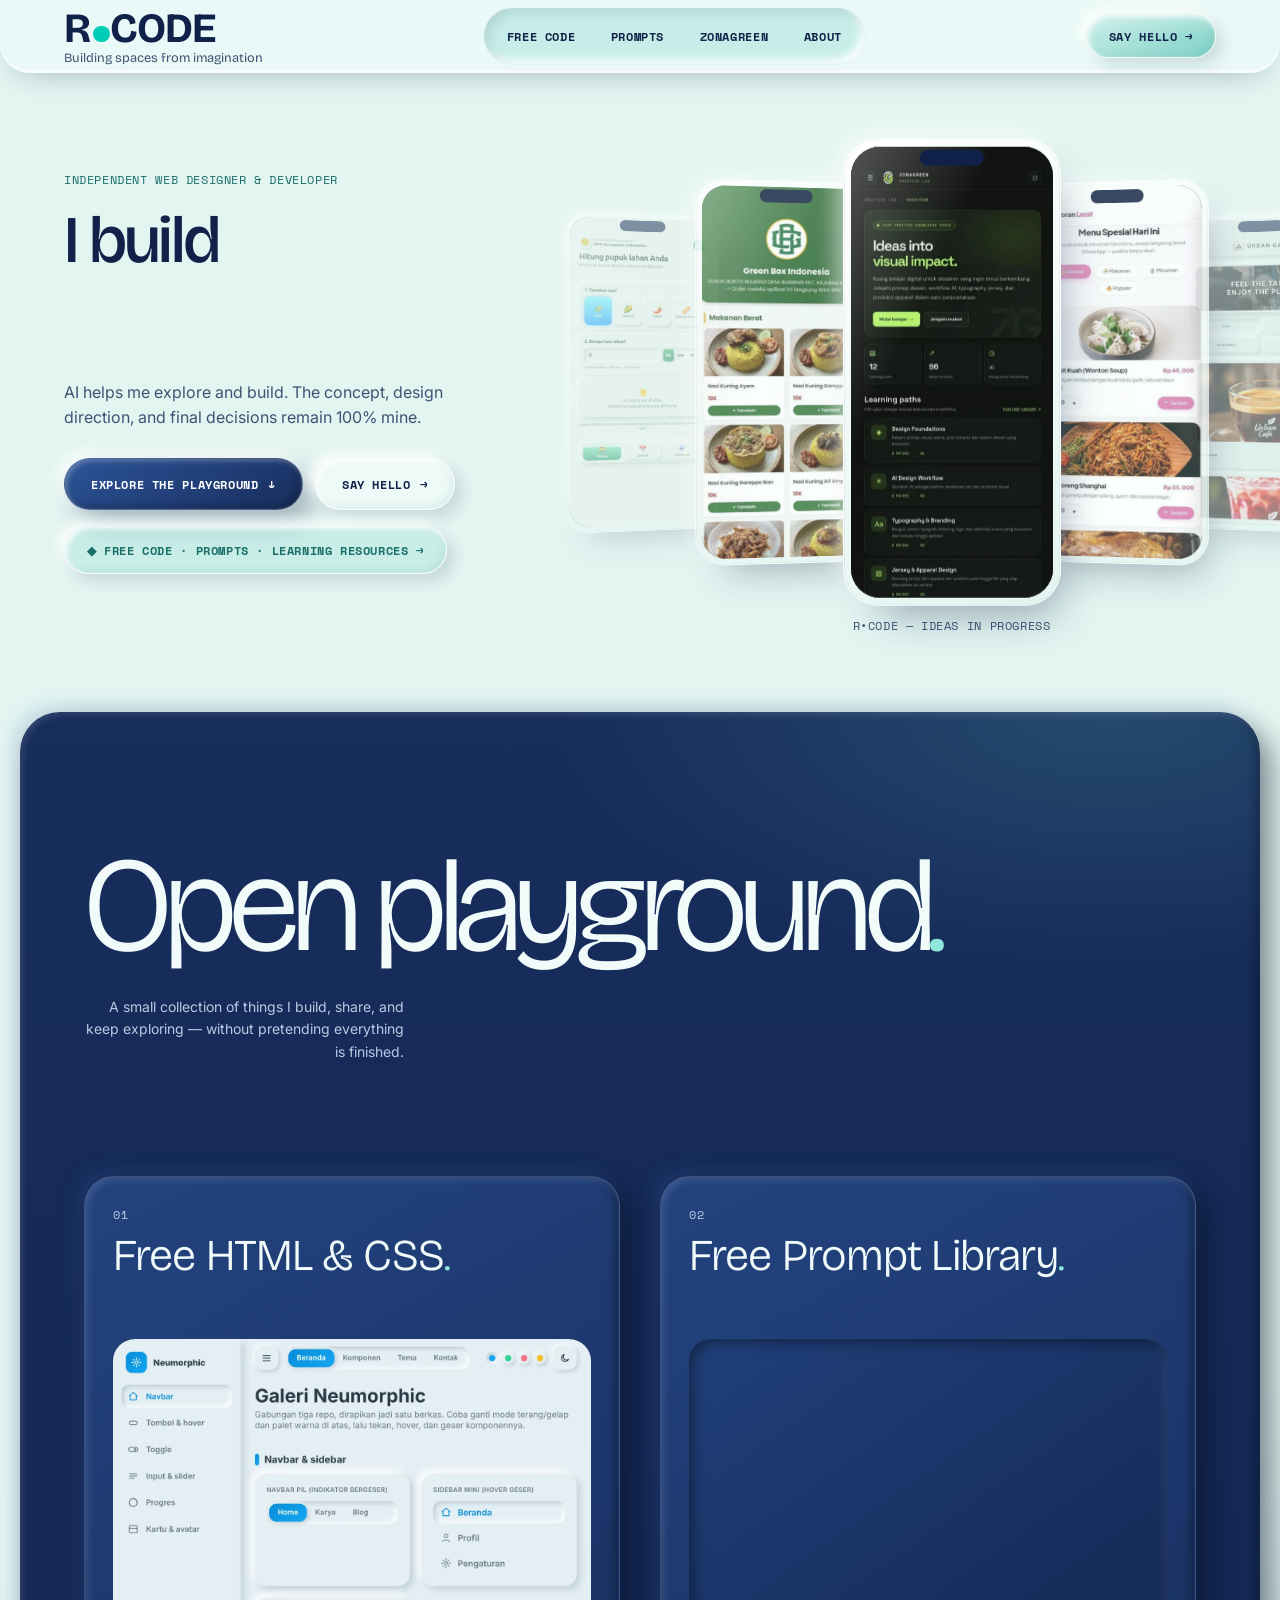
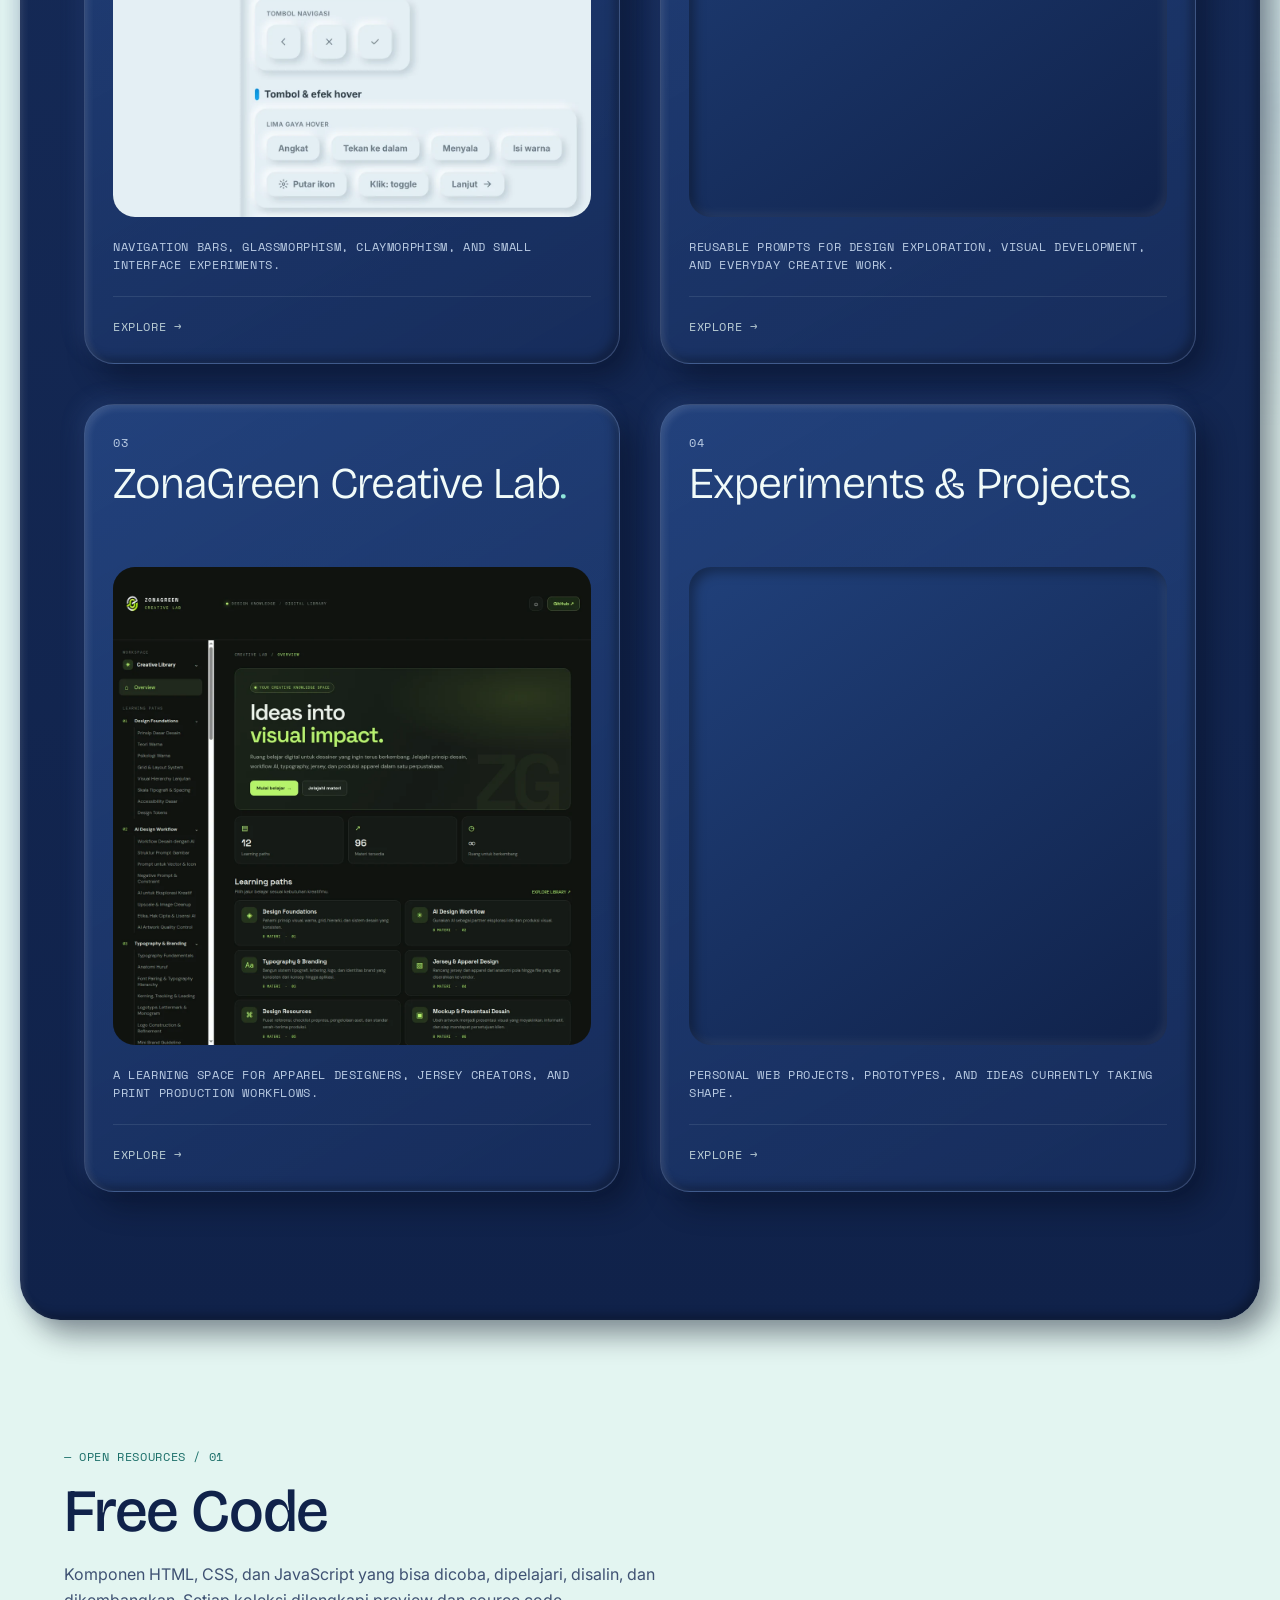
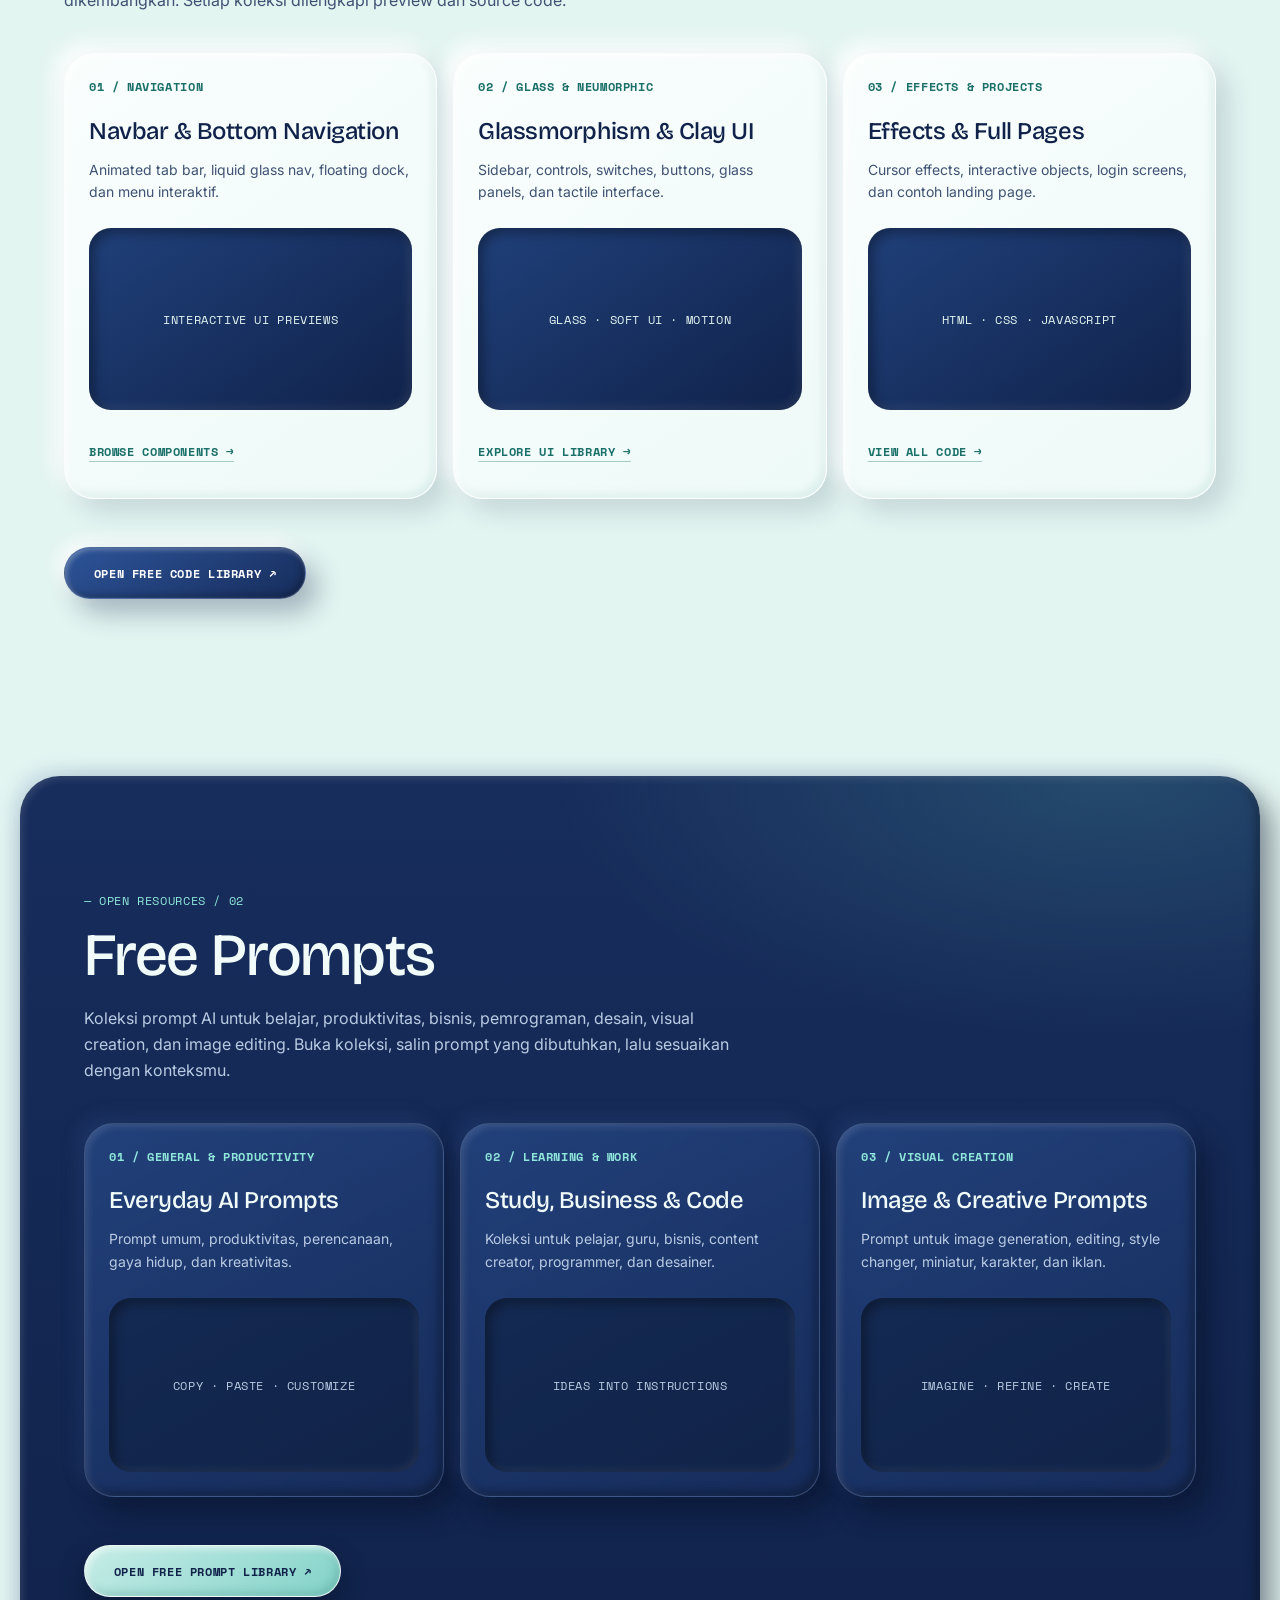
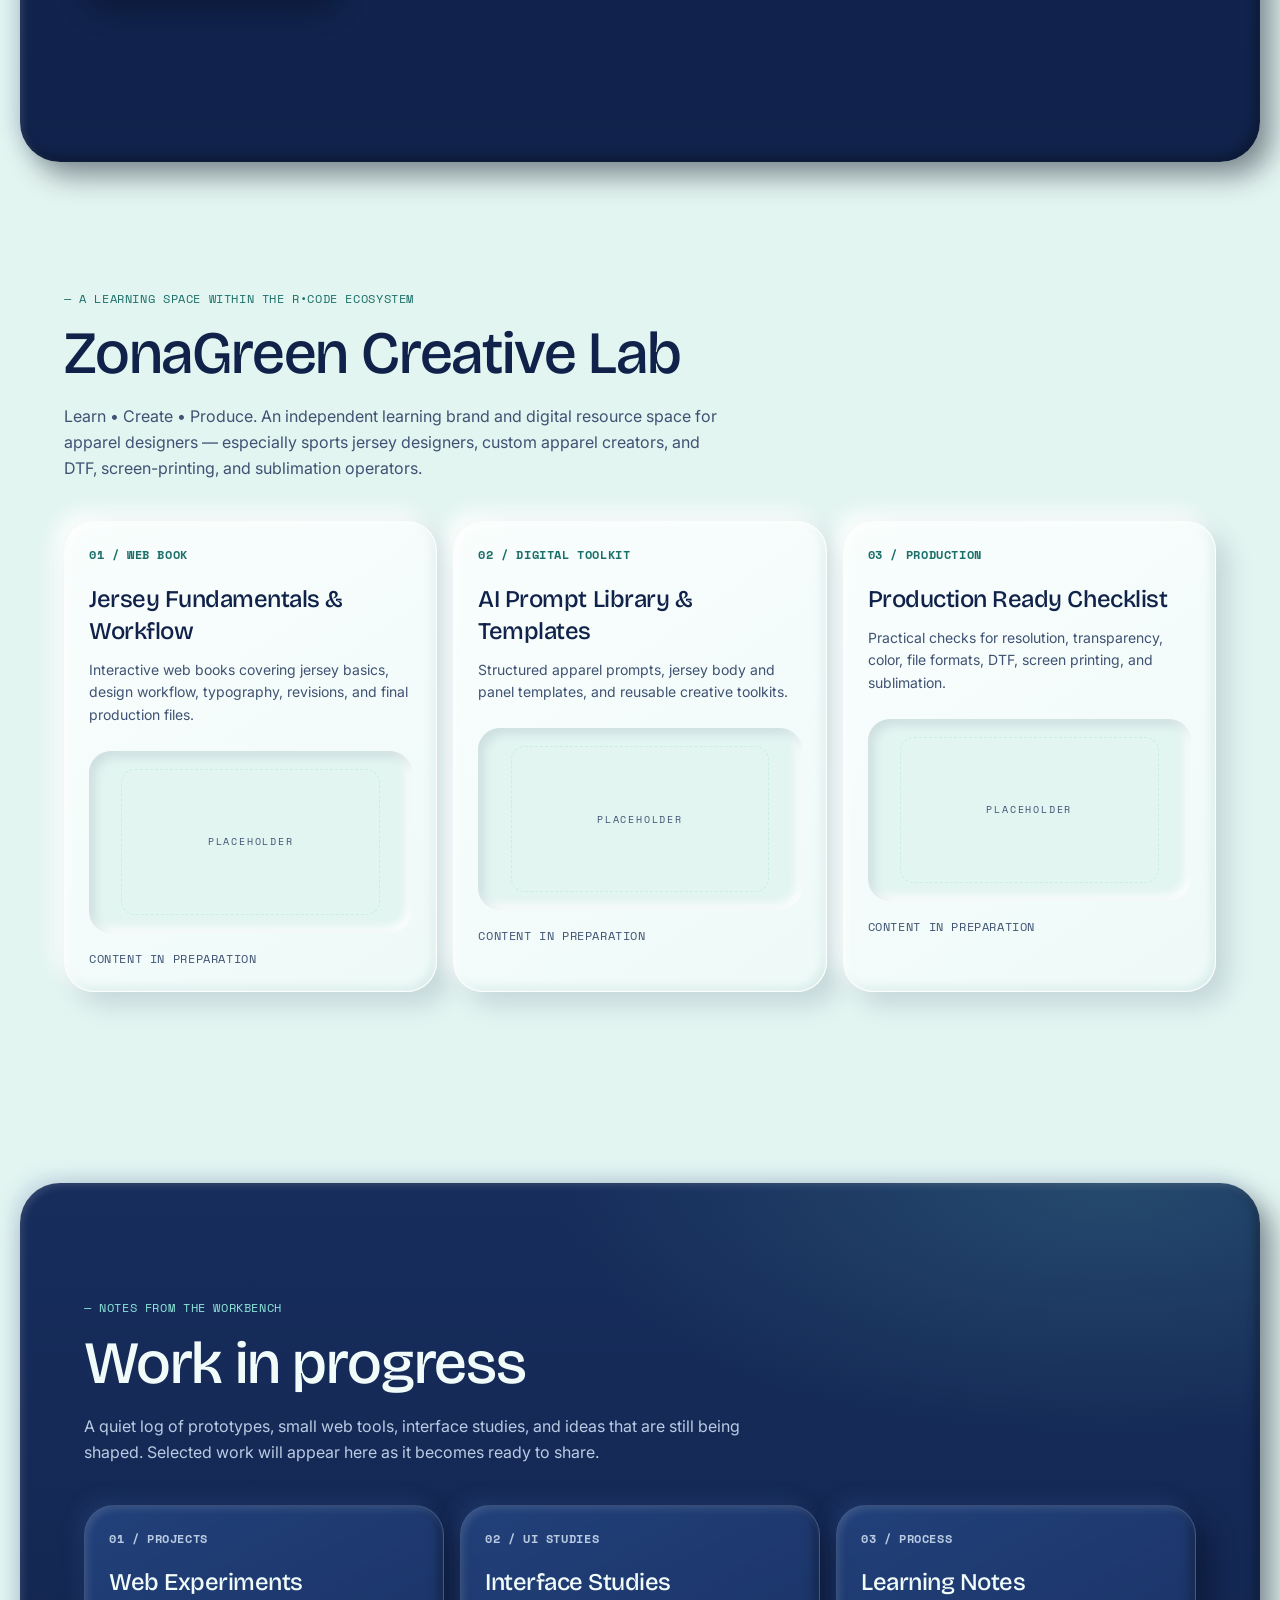
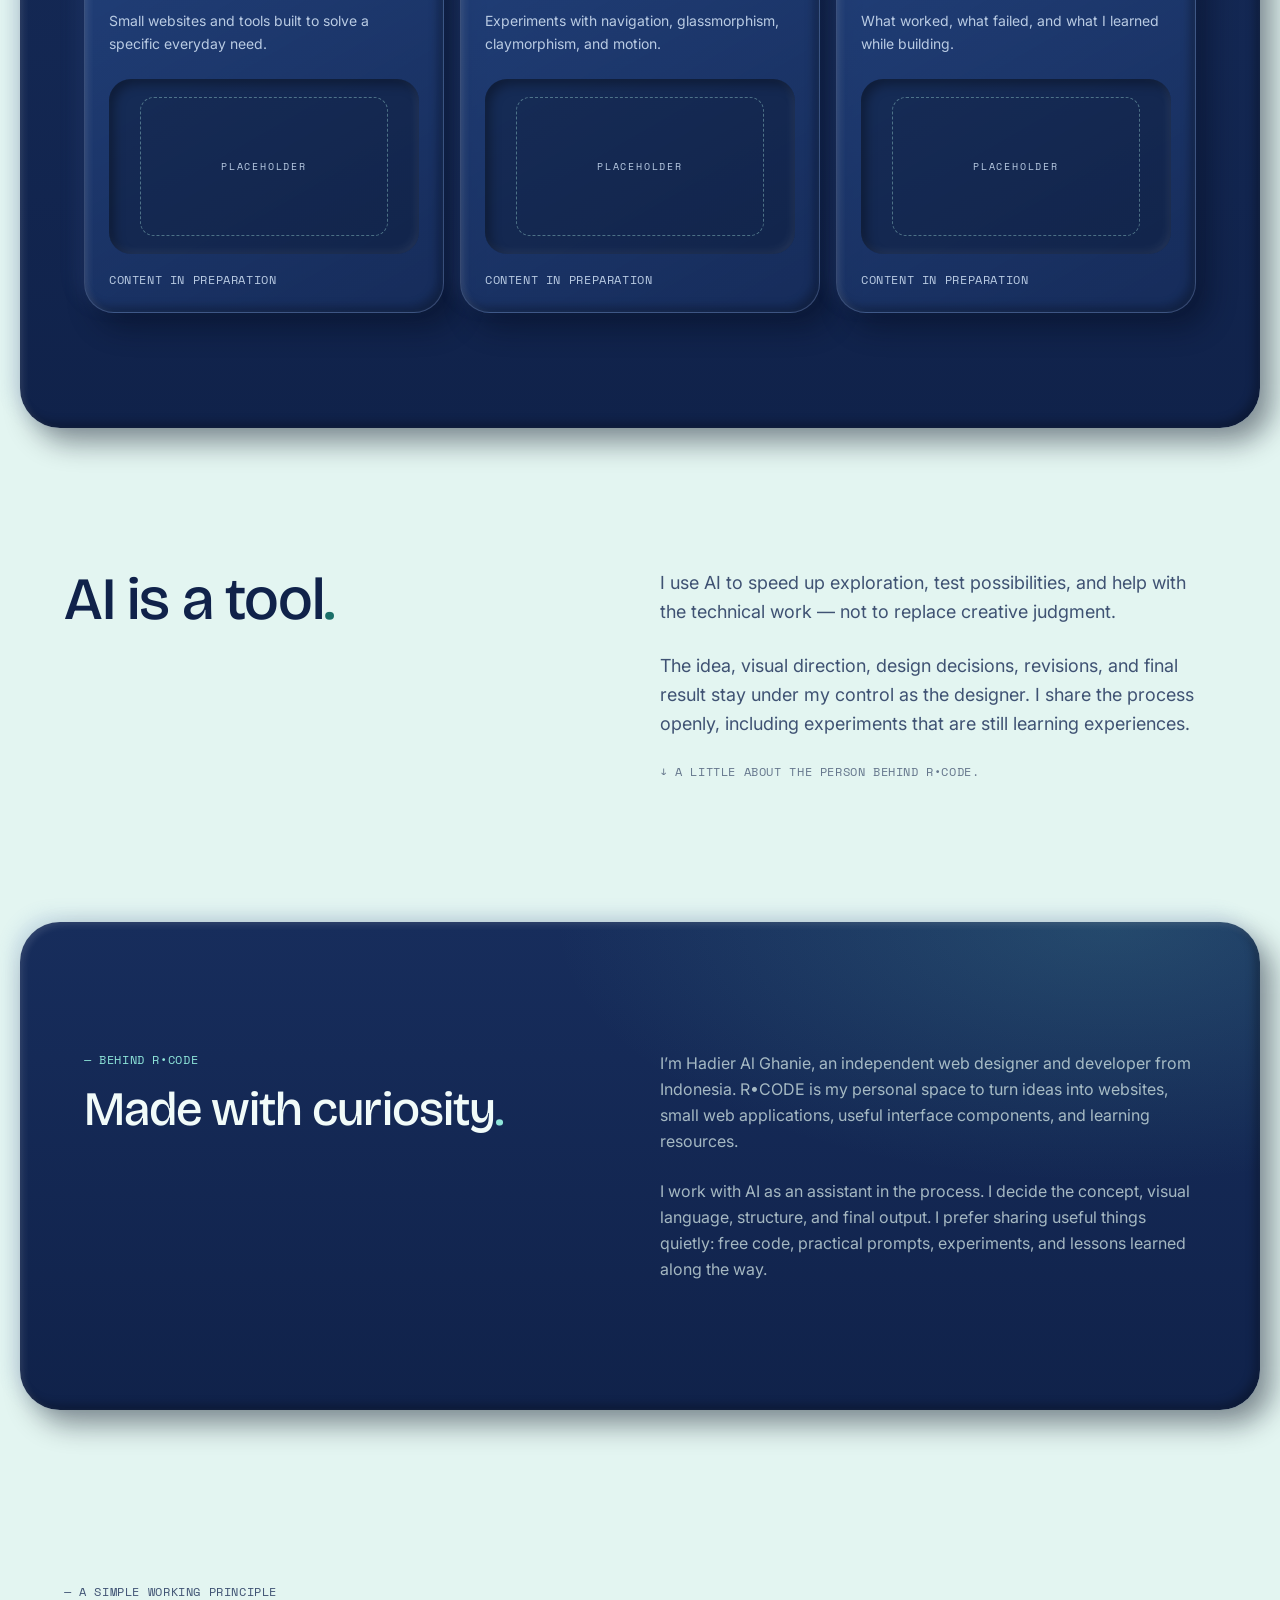
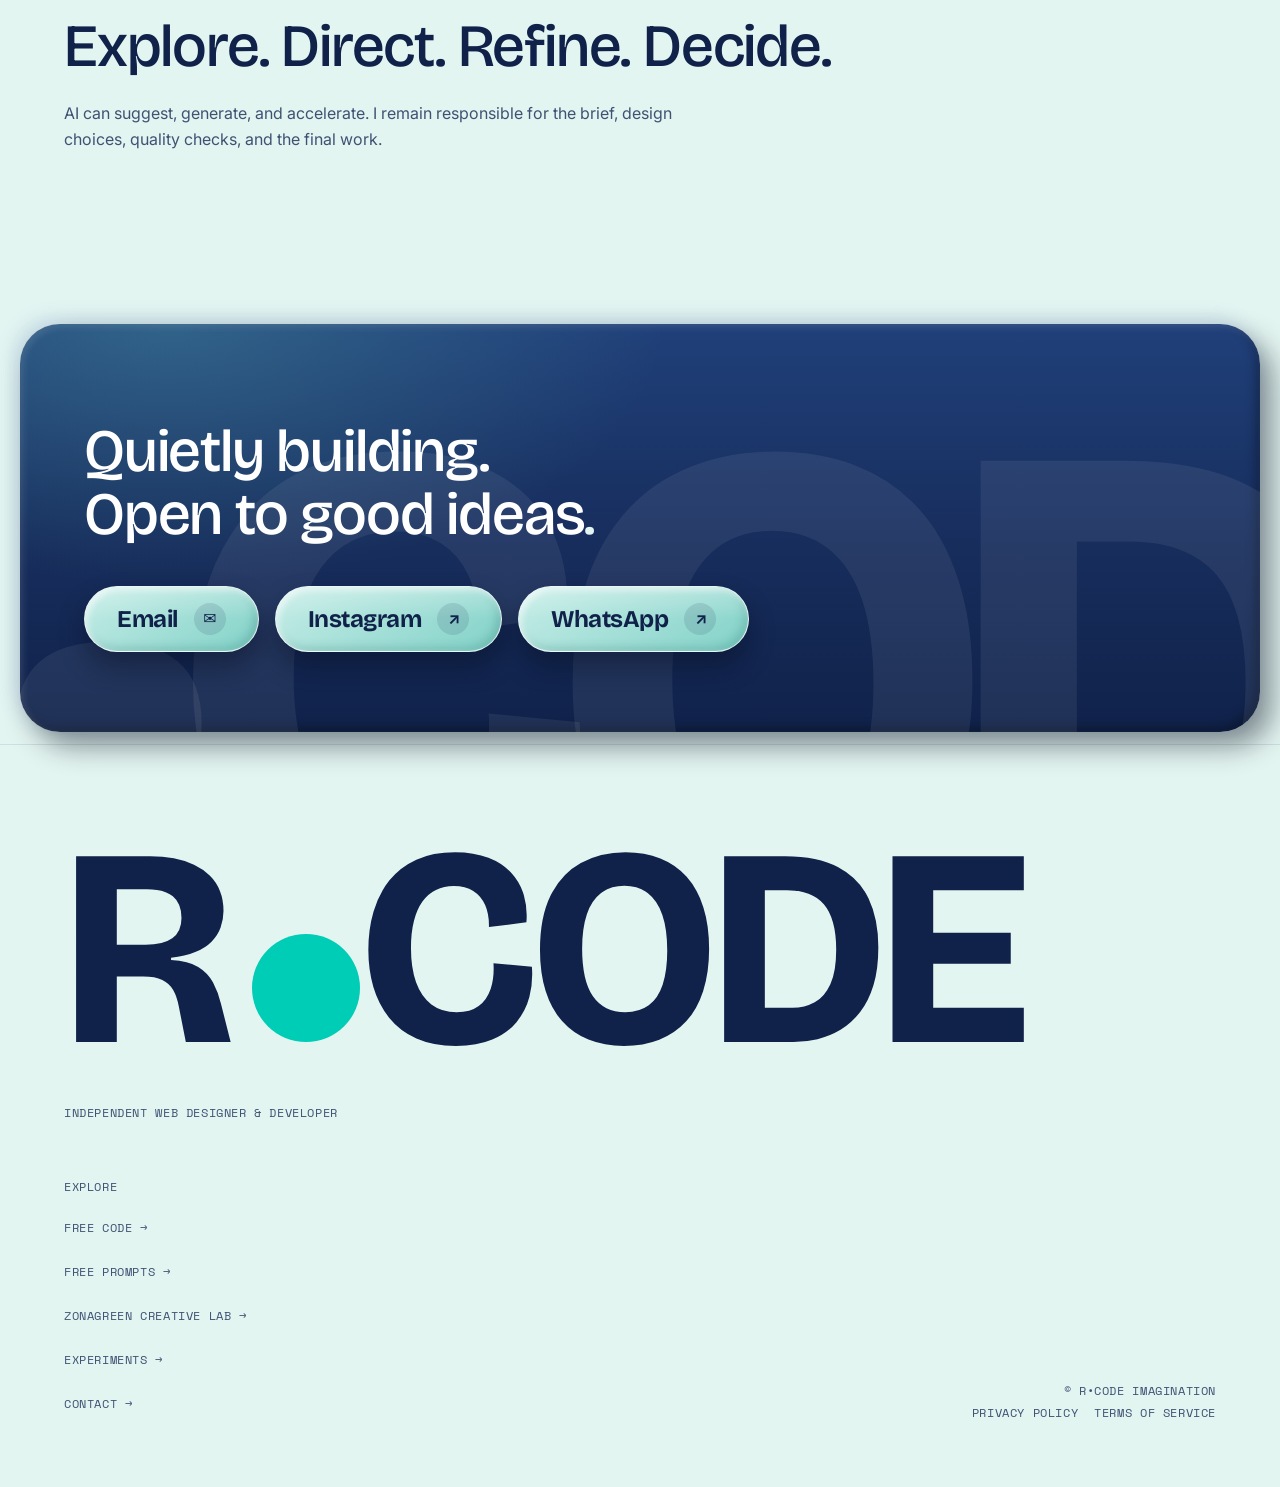
==== commit 94c9571e: "Add files via upload" ====
--- a/index.html
+++ b/index.html
@@ -36,12 +36,12 @@
 <div class="rcode-drawer-list"><a href="code-library.html">Free Code Library</a><a href="prompt-library.html">Free Prompt Library</a><a href="shop.html">R•CODE Store</a></div>
 <div class="rcode-drawer-legal"><a href="privacy.html">Privacy</a><a href="terms.html">Terms</a></div>
 </div></div>
-<main id="main"><section class="relative w-full overflow-hidden pt-[5.5rem]" id="top"><div class="ph-hero"><div><p class="font-mono-label ph-kick">Independent web designer &amp; developer</p><h1 class="ph-h1">I build<span class="ph-word"><span class="ph-layer">websites</span><span aria-hidden="true" class="ph-layer">web apps</span></span><span class="sr-only">websites, web applications, useful digital tools and creative experiments</span></h1><p class="ph-sub">AI helps me explore and build. The concept, design direction, and final decisions remain 100% mine.</p><div class="ph-btns"><a class="ph-btn ph-btn-p font-mono-label" href="#work">Explore the playground<span aria-hidden="true">↓</span></a><a class="ph-btn ph-btn-g font-mono-label" href="#contact">Say hello<span aria-hidden="true">→</span></a></div><a class="ph-extra font-mono-label" href="#code">◆  Free code · prompts · learning resources  →</a></div><div class="ph-car"><div class="ph-halo"></div><div class="ph-phone"><div class="ph-scr"><img src="assets/images/hero-code-preview-01.webp" alt="R•CODE preview 01" width="390" height="844" decoding="async" fetchpriority="high" style="position:absolute;inset:0;width:100%;height:100%;object-fit:cover;display:block"></div><span class="ph-isl"></span></div><div class="ph-phone"><div class="ph-scr"><img src="assets/images/hero-code-preview-02.webp" alt="R•CODE preview 02" width="390" height="844" decoding="async" loading="lazy" style="position:absolute;inset:0;width:100%;height:100%;object-fit:cover;display:block"></div><span class="ph-isl"></span></div><div class="ph-phone"><div class="ph-scr"><img src="assets/images/hero-code-preview-03.webp" alt="R•CODE preview 03" width="390" height="844" decoding="async" loading="lazy" style="position:absolute;inset:0;width:100%;height:100%;object-fit:cover;display:block"></div><span class="ph-isl"></span></div><div class="ph-phone"><div class="ph-scr"><img src="assets/images/hero-code-preview-04.webp" alt="R•CODE preview 04" width="390" height="844" decoding="async" loading="lazy" style="position:absolute;inset:0;width:100%;height:100%;object-fit:cover;display:block"></div><span class="ph-isl"></span></div><div class="ph-phone"><div class="ph-scr"><img src="assets/images/hero-code-preview-05.webp" alt="R•CODE preview 05" width="390" height="844" decoding="async" loading="lazy" style="position:absolute;inset:0;width:100%;height:100%;object-fit:cover;display:block"></div><span class="ph-isl"></span></div><div class="ph-phone"><div class="ph-scr"><img src="assets/images/hero-code-preview-06.webp" alt="R•CODE preview 06" width="390" height="844" decoding="async" loading="lazy" style="position:absolute;inset:0;width:100%;height:100%;object-fit:cover;display:block"></div><span class="ph-isl"></span></div><div class="ph-phone"><div class="ph-scr"><img src="assets/images/hero-code-preview-07.webp" alt="R•CODE preview 07" width="390" height="844" decoding="async" loading="lazy" style="position:absolute;inset:0;width:100%;height:100%;object-fit:cover;display:block"></div><span class="ph-isl"></span></div><div class="ph-phone"><div class="ph-scr"><img src="assets/images/hero-code-preview-08.webp" alt="R•CODE preview 08" width="390" height="844" decoding="async" loading="lazy" style="position:absolute;inset:0;width:100%;height:100%;object-fit:cover;display:block"></div><span class="ph-isl"></span></div><p class="ph-cap font-mono-label">R•CODE — IDEAS IN PROGRESS</p></div><div aria-hidden="true" class="ph-pov"><svg><line stroke="rgba(22,23,42,.8)" stroke-width="1.4"></line></svg><div class="ph-bob"></div></div><style>
+<main id="main"><section class="relative w-full overflow-hidden pt-[5.5rem]" id="top"><div class="ph-hero"><div><p class="font-mono-label ph-kick">Independent web designer &amp; developer</p><h1 class="ph-h1">I build<span class="ph-word"><span class="ph-layer">websites</span></span><span class="sr-only">websites, web applications, useful digital tools and creative experiments</span></h1><p class="ph-sub">AI helps me explore and build. The concept, design direction, and final decisions remain 100% mine.</p><div class="ph-btns"><a class="ph-btn ph-btn-p font-mono-label" href="#work">Explore the playground<span aria-hidden="true">↓</span></a><a class="ph-btn ph-btn-g font-mono-label" href="#contact">Say hello<span aria-hidden="true">→</span></a></div><a class="ph-extra font-mono-label" href="#code">◆  Free code · prompts · learning resources  →</a></div><div class="ph-car"><div class="ph-halo"></div><div class="ph-phone"><div class="ph-scr" data-site-slot="hero-1"><img src="assets/images/hero-code-preview-01.webp" alt="R•CODE preview 01" width="390" height="844" decoding="async" fetchpriority="high" style="position:absolute;inset:0;width:100%;height:100%;object-fit:cover;display:block"></div><span class="ph-isl"></span></div><div class="ph-phone"><div class="ph-scr" data-site-slot="hero-2"><img src="assets/images/hero-code-preview-02.webp" alt="R•CODE preview 02" width="390" height="844" decoding="async" loading="lazy" style="position:absolute;inset:0;width:100%;height:100%;object-fit:cover;display:block"></div><span class="ph-isl"></span></div><div class="ph-phone"><div class="ph-scr" data-site-slot="hero-3"><img src="assets/images/hero-code-preview-03.webp" alt="R•CODE preview 03" width="390" height="844" decoding="async" loading="lazy" style="position:absolute;inset:0;width:100%;height:100%;object-fit:cover;display:block"></div><span class="ph-isl"></span></div><div class="ph-phone"><div class="ph-scr" data-site-slot="hero-4"><img src="assets/images/hero-code-preview-04.webp" alt="R•CODE preview 04" width="390" height="844" decoding="async" loading="lazy" style="position:absolute;inset:0;width:100%;height:100%;object-fit:cover;display:block"></div><span class="ph-isl"></span></div><div class="ph-phone"><div class="ph-scr" data-site-slot="hero-5"><img src="assets/images/hero-code-preview-05.webp" alt="R•CODE preview 05" width="390" height="844" decoding="async" loading="lazy" style="position:absolute;inset:0;width:100%;height:100%;object-fit:cover;display:block"></div><span class="ph-isl"></span></div><div class="ph-phone"><div class="ph-scr" data-site-slot="hero-6"><img src="assets/images/hero-code-preview-06.webp" alt="R•CODE preview 06" width="390" height="844" decoding="async" loading="lazy" style="position:absolute;inset:0;width:100%;height:100%;object-fit:cover;display:block"></div><span class="ph-isl"></span></div><div class="ph-phone"><div class="ph-scr" data-site-slot="hero-7"><img src="assets/images/hero-code-preview-07.webp" alt="R•CODE preview 07" width="390" height="844" decoding="async" loading="lazy" style="position:absolute;inset:0;width:100%;height:100%;object-fit:cover;display:block"></div><span class="ph-isl"></span></div><div class="ph-phone"><div class="ph-scr" data-site-slot="hero-8"><img src="assets/images/hero-code-preview-08.webp" alt="R•CODE preview 08" width="390" height="844" decoding="async" loading="lazy" style="position:absolute;inset:0;width:100%;height:100%;object-fit:cover;display:block"></div><span class="ph-isl"></span></div><p class="ph-cap font-mono-label">R•CODE — IDEAS IN PROGRESS</p></div><div aria-hidden="true" class="ph-pov"><svg><line stroke="rgba(22,23,42,.8)" stroke-width="1.4"></line></svg><div class="ph-bob"></div></div><style>
         .ph-hero{--slate:#4A5F7E;--slate-d:#34465F;--slate-l:#93A6C2;position:relative;padding:clamp(10px,4vh,48px) clamp(16px,5vw,64px) clamp(40px,8vh,90px);display:grid;grid-template-columns:1.05fr .95fr;gap:clamp(20px,3vw,48px);align-items:center}
         .ph-kick{color:rgba(22,23,42,.55)}
         .ph-h1{font-family:var(--font-display);font-weight:500;letter-spacing:-.04em;line-height:1.02;font-size:clamp(36px,5.2vw,84px);margin-top:18px}
         .ph-word{position:relative;display:block;height:1.15em}
-        .ph-layer{position:absolute;inset:0;display:flex;align-items:center;white-space:nowrap;color:var(--slate);will-change:clip-path}
+        .ph-layer{position:absolute;inset:0;display:flex;align-items:center;white-space:nowrap;color:var(--slate);clip-path:none!important}.ph-layer[aria-hidden="true"]{display:none!important}
         .ph-sub{max-width:440px;margin-top:clamp(18px,3vh,28px);font-size:clamp(16px,1.25vw,18px);line-height:1.55;color:rgba(22,23,42,.7)}
         .ph-btns{display:flex;gap:12px;flex-wrap:wrap;margin-top:28px}
         .ph-btn{display:inline-flex;align-items:center;justify-content:center;gap:10px;padding:15px 26px;border-radius:999px;transition:transform .25s ease,background .25s ease,color .25s ease}
@@ -63,6 +63,6 @@
         .ph-cap{position:absolute;left:0;right:0;bottom:-6px;text-align:center;color:rgba(22,23,42,.55)}
         @media(max-width:1000px){.ph-btn{padding:13px 18px}}
         @media(max-width:639px){.ph-hero{grid-template-columns:1fr}.ph-car{height:440px;margin-top:6px}.ph-phone{width:190px;margin-left:-95px}.ph-h1{font-size:clamp(34px,9.6vw,52px)}.ph-btn{width:100%}}
-      </style></div></section><section class="scroll-mt-24 border-t border-hairline bg-foreground text-background py-16 md:py-24 lg:py-32" id="work"><div class="container-x"><div class="reveal flex flex-wrap items-end justify-between gap-6"><h2 class="font-display font-light whitespace-nowrap text-[14vw] leading-[0.95] md:text-[10vw] lg:text-[9rem] xl:text-[11rem]">Open playground<span class="text-brand">.</span></h2><p class="max-w-xs text-sm leading-relaxed text-background/70 md:text-right">A small collection of things I build, share, and keep exploring — without pretending everything is finished.</p></div><div class="mt-12 md:mt-20 lg:mt-28 grid grid-cols-1 md:grid-cols-2 gap-6 md:gap-8 xl:gap-10"><div class="reveal h-full"><a class="glass-card group relative flex flex-col h-full scroll-mt-32 rounded-2xl p-5 md:p-6 xl:p-7" href="#code" id="agents"><span class="font-mono-label text-background/50 text-[0.65rem] md:text-[0.7rem] tracking-[0.25em]">01</span><h3 class="font-display font-light mt-3 leading-[0.95] tracking-[-0.02em] text-[2rem] md:text-[2.25rem] xl:text-[2.75rem] min-h-[1.9em] line-clamp-2 flex items-start"><span>Free HTML &amp; CSS</span><span class="text-brand">.</span></h3><div class="mt-5 w-full aspect-square overflow-hidden rounded-xl rcode-empty-media" data-placeholder="free-html-&amp;-css"><img src="assets/images/free-code-preview.webp" alt="Free HTML & CSS preview" width="1200" height="1200" decoding="async" loading="lazy" onload="this.parentNode.classList.add('has-img')" onerror="this.remove()" style="position:absolute;inset:0;width:100%;height:100%;object-fit:cover;display:block"></div><p class="mt-5 font-mono-label text-[0.68rem] md:text-[0.72rem] tracking-[0.16em] uppercase text-background/55 min-h-[3.2em] mb-5 line-clamp-2">Navigation bars, glassmorphism, claymorphism, and small interface experiments.</p><div class="mt-auto pt-5 border-t border-background/10 inline-flex items-center gap-2 font-mono-label text-[0.7rem] uppercase tracking-[0.2em] text-background/80 transition-all group-hover:gap-4 group-hover:text-brand">Explore<span>→</span></div></a></div><div class="reveal h-full"><a class="glass-card group relative flex flex-col h-full scroll-mt-32 rounded-2xl p-5 md:p-6 xl:p-7" href="#prompts" id="imagery"><span class="font-mono-label text-background/50 text-[0.65rem] md:text-[0.7rem] tracking-[0.25em]">02</span><h3 class="font-display font-light mt-3 leading-[0.95] tracking-[-0.02em] text-[2rem] md:text-[2.25rem] xl:text-[2.75rem] min-h-[1.9em] line-clamp-2 flex items-start"><span>Free Prompt Library</span><span class="text-brand">.</span></h3><div class="mt-5 w-full aspect-square overflow-hidden rounded-xl rcode-empty-media" data-placeholder="free-prompt-library"><img src="assets/images/prompt-library-preview.webp" alt="Free Prompt Library preview" width="1200" height="1200" decoding="async" loading="lazy" onload="this.parentNode.classList.add('has-img')" onerror="this.remove()" style="position:absolute;inset:0;width:100%;height:100%;object-fit:cover;display:block"></div><p class="mt-5 font-mono-label text-[0.68rem] md:text-[0.72rem] tracking-[0.16em] uppercase text-background/55 min-h-[3.2em] mb-5 line-clamp-2">Reusable prompts for design exploration, visual development, and everyday creative work.</p><div class="mt-auto pt-5 border-t border-background/10 inline-flex items-center gap-2 font-mono-label text-[0.7rem] uppercase tracking-[0.2em] text-background/80 transition-all group-hover:gap-4 group-hover:text-brand">Explore<span>→</span></div></a></div><div class="reveal h-full"><a class="glass-card group relative flex flex-col h-full scroll-mt-32 rounded-2xl p-5 md:p-6 xl:p-7" href="#zonagreen" id="video"><span class="font-mono-label text-background/50 text-[0.65rem] md:text-[0.7rem] tracking-[0.25em]">03</span><h3 class="font-display font-light mt-3 leading-[0.95] tracking-[-0.02em] text-[2rem] md:text-[2.25rem] xl:text-[2.75rem] min-h-[1.9em] line-clamp-2 flex items-start"><span>ZonaGreen Creative Lab</span><span class="text-brand">.</span></h3><div class="mt-5 w-full aspect-square overflow-hidden rounded-xl rcode-empty-media" data-placeholder="zonagreen-creative-lab"><img src="assets/images/zonagreen-lab-preview.webp" alt="ZonaGreen Creative Lab preview" width="1200" height="1200" decoding="async" loading="lazy" onload="this.parentNode.classList.add('has-img')" onerror="this.remove()" style="position:absolute;inset:0;width:100%;height:100%;object-fit:cover;display:block"></div><p class="mt-5 font-mono-label text-[0.68rem] md:text-[0.72rem] tracking-[0.16em] uppercase text-background/55 min-h-[3.2em] mb-5 line-clamp-2">A learning space for apparel designers, jersey creators, and print production workflows.</p><div class="mt-auto pt-5 border-t border-background/10 inline-flex items-center gap-2 font-mono-label text-[0.7rem] uppercase tracking-[0.2em] text-background/80 transition-all group-hover:gap-4 group-hover:text-brand">Explore<span>→</span></div></a></div><div class="reveal h-full"><a class="glass-card group relative flex flex-col h-full scroll-mt-32 rounded-2xl p-5 md:p-6 xl:p-7" href="#experiments" id="apps"><span class="font-mono-label text-background/50 text-[0.65rem] md:text-[0.7rem] tracking-[0.25em]">04</span><h3 class="font-display font-light mt-3 leading-[0.95] tracking-[-0.02em] text-[2rem] md:text-[2.25rem] xl:text-[2.75rem] min-h-[1.9em] line-clamp-2 flex items-start"><span>Experiments &amp; Projects</span><span class="text-brand">.</span></h3><div class="mt-5 w-full aspect-square overflow-hidden rounded-xl rcode-empty-media" data-placeholder="experiments-&amp;-projects"><img src="assets/images/experiments-preview.webp" alt="Experiments & Projects preview" width="1200" height="1200" decoding="async" loading="lazy" onload="this.parentNode.classList.add('has-img')" onerror="this.remove()" style="position:absolute;inset:0;width:100%;height:100%;object-fit:cover;display:block"></div><p class="mt-5 font-mono-label text-[0.68rem] md:text-[0.72rem] tracking-[0.16em] uppercase text-background/55 min-h-[3.2em] mb-5 line-clamp-2">Personal web projects, prototypes, and ideas currently taking shape.</p><div class="mt-auto pt-5 border-t border-background/10 inline-flex items-center gap-2 font-mono-label text-[0.7rem] uppercase tracking-[0.2em] text-background/80 transition-all group-hover:gap-4 group-hover:text-brand">Explore<span>→</span></div></a></div></div></div></section><section class="border-t border-hairline bg-background py-20 md:py-28" id="code"><div class="container-x"><p class="font-mono-label text-brand">— Open resources / 01</p><h2 class="font-display mt-4 text-4xl md:text-6xl">Free Code</h2><p class="mt-5 max-w-2xl text-base leading-relaxed text-muted-foreground">Komponen HTML, CSS, dan JavaScript yang bisa dicoba, dipelajari, disalin, dan dikembangkan. Setiap koleksi dilengkapi preview dan source code.</p><div class="mt-10 grid gap-4 md:grid-cols-3"><article class="rcode-resource-card rounded-2xl border border-foreground/10 bg-white/45 p-5 md:p-6"><p class="font-mono-label text-xs text-muted-foreground">01 / NAVIGATION</p><h3 class="mt-5 font-display text-2xl">Navbar &amp; Bottom Navigation</h3><p class="mt-3 text-sm leading-relaxed text-muted-foreground">Animated tab bar, liquid glass nav, floating dock, dan menu interaktif.</p><div class="mt-6 aspect-[16/9] rounded-xl overflow-hidden bg-[#18252c] flex items-center justify-center"><span class="font-mono-label text-xs text-[#8ff7e6]">INTERACTIVE UI PREVIEWS</span></div><a class="inline-flex mt-5 font-mono-label text-xs text-brand hover:gap-3 transition-all" href="code-library.html">Browse components →</a></article><article class="rcode-resource-card rounded-2xl border border-foreground/10 bg-white/45 p-5 md:p-6"><p class="font-mono-label text-xs text-muted-foreground">02 / GLASS &amp; NEUMORPHIC</p><h3 class="mt-5 font-display text-2xl">Glassmorphism &amp; Clay UI</h3><p class="mt-3 text-sm leading-relaxed text-muted-foreground">Sidebar, controls, switches, buttons, glass panels, dan tactile interface.</p><div class="mt-6 aspect-[16/9] rounded-xl overflow-hidden bg-gradient-to-br from-[#dce9e9] to-[#9baeb4] flex items-center justify-center"><span class="font-mono-label text-xs text-[#24343b]">GLASS · SOFT UI · MOTION</span></div><a class="inline-flex mt-5 font-mono-label text-xs text-brand hover:gap-3 transition-all" href="code-library.html">Explore UI library →</a></article><article class="rcode-resource-card rounded-2xl border border-foreground/10 bg-white/45 p-5 md:p-6"><p class="font-mono-label text-xs text-muted-foreground">03 / EFFECTS &amp; PROJECTS</p><h3 class="mt-5 font-display text-2xl">Effects &amp; Full Pages</h3><p class="mt-3 text-sm leading-relaxed text-muted-foreground">Cursor effects, interactive objects, login screens, dan contoh landing page.</p><div class="mt-6 aspect-[16/9] rounded-xl overflow-hidden bg-[#1c292e] flex items-center justify-center"><span class="font-mono-label text-xs text-[#8ff7e6]">HTML · CSS · JAVASCRIPT</span></div><a class="inline-flex mt-5 font-mono-label text-xs text-brand hover:gap-3 transition-all" href="code-library.html">View all code →</a></article></div><div class="mt-8"><a href="code-library.html" class="inline-flex rounded-full bg-foreground text-background px-7 py-4 font-mono-label text-xs hover:bg-brand hover:text-foreground transition-colors">OPEN FREE CODE LIBRARY ↗</a></div></div></section><section class="border-t border-hairline bg-foreground text-background py-20 md:py-28" id="prompts"><div class="container-x"><p class="font-mono-label text-brand">— Open resources / 02</p><h2 class="font-display mt-4 text-4xl md:text-6xl">Free Prompts</h2><p class="mt-5 max-w-2xl text-base leading-relaxed text-background/65">Koleksi prompt AI untuk belajar, produktivitas, bisnis, pemrograman, desain, visual creation, dan image editing. Buka koleksi, salin prompt yang dibutuhkan, lalu sesuaikan dengan konteksmu.</p><div class="mt-10 grid gap-4 md:grid-cols-3"><article class="rcode-resource-card rounded-2xl border border-background/15 bg-background/5 p-5 md:p-6"><p class="font-mono-label text-xs text-brand">01 / GENERAL &amp; PRODUCTIVITY</p><h3 class="mt-5 font-display text-2xl">Everyday AI Prompts</h3><p class="mt-3 text-sm leading-relaxed text-background/65">Prompt umum, produktivitas, perencanaan, gaya hidup, dan kreativitas.</p><div class="mt-6 aspect-[16/9] rounded-xl border border-background/10 bg-white/5 flex items-center justify-center"><span class="font-mono-label text-xs text-background/50">COPY · PASTE · CUSTOMIZE</span></div></article><article class="rcode-resource-card rounded-2xl border border-background/15 bg-background/5 p-5 md:p-6"><p class="font-mono-label text-xs text-brand">02 / LEARNING &amp; WORK</p><h3 class="mt-5 font-display text-2xl">Study, Business &amp; Code</h3><p class="mt-3 text-sm leading-relaxed text-background/65">Koleksi untuk pelajar, guru, bisnis, content creator, programmer, dan desainer.</p><div class="mt-6 aspect-[16/9] rounded-xl border border-background/10 bg-white/5 flex items-center justify-center"><span class="font-mono-label text-xs text-background/50">IDEAS INTO INSTRUCTIONS</span></div></article><article class="rcode-resource-card rounded-2xl border border-background/15 bg-background/5 p-5 md:p-6"><p class="font-mono-label text-xs text-brand">03 / VISUAL CREATION</p><h3 class="mt-5 font-display text-2xl">Image &amp; Creative Prompts</h3><p class="mt-3 text-sm leading-relaxed text-background/65">Prompt untuk image generation, editing, style changer, miniatur, karakter, dan iklan.</p><div class="mt-6 aspect-[16/9] rounded-xl border border-background/10 bg-white/5 flex items-center justify-center"><span class="font-mono-label text-xs text-background/50">IMAGINE · REFINE · CREATE</span></div></article></div><div class="mt-8"><a href="prompt-library.html" class="inline-flex rounded-full bg-brand text-foreground px-7 py-4 font-mono-label text-xs hover:bg-white transition-colors">OPEN FREE PROMPT LIBRARY ↗</a></div></div></section><section class="border-t border-hairline bg-background py-20 md:py-28" id="zonagreen"><div class="container-x"><p class="font-mono-label text-brand">— A learning space within the R•CODE ecosystem</p><h2 class="font-display mt-4 text-4xl md:text-6xl">ZonaGreen Creative Lab</h2><p class="mt-5 max-w-2xl text-base leading-relaxed text-muted-foreground">Learn • Create • Produce. An independent learning brand and digital resource space for apparel designers — especially sports jersey designers, custom apparel creators, and DTF, screen-printing, and sublimation operators.</p><div class="mt-10 grid gap-4 md:grid-cols-3"><article class="rcode-resource-card rounded-2xl border border-foreground/10 bg-white/45 p-5 md:p-6 backdrop-blur-sm"><p class="font-mono-label text-xs text-muted-foreground">01 / WEB BOOK</p><h3 class="mt-5 font-display text-2xl">Jersey Fundamentals &amp; Workflow</h3><p class="mt-3 text-sm leading-relaxed text-muted-foreground">Interactive web books covering jersey basics, design workflow, typography, revisions, and final production files.</p><div aria-label="Content placeholder — replace when ready" class="rcode-content-placeholder mt-6 aspect-[16/9] rounded-xl"></div><p class="mt-4 font-mono-label text-[0.65rem] uppercase tracking-widest text-muted-foreground">Content in preparation</p></article><article class="rcode-resource-card rounded-2xl border border-foreground/10 bg-white/45 p-5 md:p-6 backdrop-blur-sm"><p class="font-mono-label text-xs text-muted-foreground">02 / DIGITAL TOOLKIT</p><h3 class="mt-5 font-display text-2xl">AI Prompt Library &amp; Templates</h3><p class="mt-3 text-sm leading-relaxed text-muted-foreground">Structured apparel prompts, jersey body and panel templates, and reusable creative toolkits.</p><div aria-label="Content placeholder — replace when ready" class="rcode-content-placeholder mt-6 aspect-[16/9] rounded-xl"></div><p class="mt-4 font-mono-label text-[0.65rem] uppercase tracking-widest text-muted-foreground">Content in preparation</p></article><article class="rcode-resource-card rounded-2xl border border-foreground/10 bg-white/45 p-5 md:p-6 backdrop-blur-sm"><p class="font-mono-label text-xs text-muted-foreground">03 / PRODUCTION</p><h3 class="mt-5 font-display text-2xl">Production Ready Checklist</h3><p class="mt-3 text-sm leading-relaxed text-muted-foreground">Practical checks for resolution, transparency, color, file formats, DTF, screen printing, and sublimation.</p><div aria-label="Content placeholder — replace when ready" class="rcode-content-placeholder mt-6 aspect-[16/9] rounded-xl"></div><p class="mt-4 font-mono-label text-[0.65rem] uppercase tracking-widest text-muted-foreground">Content in preparation</p></article></div></div></section><section class="border-t border-hairline bg-foreground text-background py-20 md:py-28" id="experiments"><div class="container-x"><p class="font-mono-label text-brand">— Notes from the workbench</p><h2 class="font-display mt-4 text-4xl md:text-6xl">Work in progress</h2><p class="mt-5 max-w-2xl text-base leading-relaxed text-muted-foreground">A quiet log of prototypes, small web tools, interface studies, and ideas that are still being shaped. Selected work will appear here as it becomes ready to share.</p><div class="mt-10 grid gap-4 md:grid-cols-3"><article class="rcode-resource-card rounded-2xl border border-foreground/10 bg-white/45 p-5 md:p-6 backdrop-blur-sm"><p class="font-mono-label text-xs text-muted-foreground">01 / PROJECTS</p><h3 class="mt-5 font-display text-2xl">Web Experiments</h3><p class="mt-3 text-sm leading-relaxed text-muted-foreground">Small websites and tools built to solve a specific everyday need.</p><div aria-label="Content placeholder — replace when ready" class="rcode-content-placeholder mt-6 aspect-[16/9] rounded-xl"></div><p class="mt-4 font-mono-label text-[0.65rem] uppercase tracking-widest text-muted-foreground">Content in preparation</p></article><article class="rcode-resource-card rounded-2xl border border-foreground/10 bg-white/45 p-5 md:p-6 backdrop-blur-sm"><p class="font-mono-label text-xs text-muted-foreground">02 / UI STUDIES</p><h3 class="mt-5 font-display text-2xl">Interface Studies</h3><p class="mt-3 text-sm leading-relaxed text-muted-foreground">Experiments with navigation, glassmorphism, claymorphism, and motion.</p><div aria-label="Content placeholder — replace when ready" class="rcode-content-placeholder mt-6 aspect-[16/9] rounded-xl"></div><p class="mt-4 font-mono-label text-[0.65rem] uppercase tracking-widest text-muted-foreground">Content in preparation</p></article><article class="rcode-resource-card rounded-2xl border border-foreground/10 bg-white/45 p-5 md:p-6 backdrop-blur-sm"><p class="font-mono-label text-xs text-muted-foreground">03 / PROCESS</p><h3 class="mt-5 font-display text-2xl">Learning Notes</h3><p class="mt-3 text-sm leading-relaxed text-muted-foreground">What worked, what failed, and what I learned while building.</p><div aria-label="Content placeholder — replace when ready" class="rcode-content-placeholder mt-6 aspect-[16/9] rounded-xl"></div><p class="mt-4 font-mono-label text-[0.65rem] uppercase tracking-widest text-muted-foreground">Content in preparation</p></article></div></div></section><section class="border-t border-hairline bg-background text-foreground py-24 md:py-32" id="about-intro"><div class="reveal container-x grid gap-16 md:grid-cols-12 md:gap-10"><div class="md:col-span-5 md:col-start-1"><h2 class="font-display text-4xl leading-[1.05] md:text-6xl">AI is a tool<span class="text-brand">.</span></h2></div><div class="md:col-span-6 md:col-start-7 space-y-6 text-lg leading-relaxed text-muted-foreground"><p>I use AI to speed up exploration, test possibilities, and help with the technical work — not to replace creative judgment.</p><p>The idea, visual direction, design decisions, revisions, and final result stay under my control as the designer. I share the process openly, including experiments that are still learning experiences.</p><p class="font-mono-label text-foreground/60">↓  A little about the person behind R•CODE.</p></div></div></section><section class="border-t border-hairline bg-foreground text-background py-24 md:py-32" id="about"><div class="reveal container-x grid gap-16 md:grid-cols-12 md:gap-10"><div class="md:col-span-5 md:col-start-1"><p class="font-mono-label text-brand">— Behind R•CODE</p><h2 class="font-display mt-4 text-4xl leading-[1.05] md:text-5xl">Made with curiosity<span class="text-brand">.</span></h2></div><div class="md:col-span-6 md:col-start-7 space-y-6 text-base leading-relaxed text-background/70"><p>I’m Hadier Al Ghanie, an independent web designer and developer from Indonesia. R•CODE is my personal space to turn ideas into websites, small web applications, useful interface components, and learning resources.</p><p>I work with AI as an assistant in the process. I decide the concept, visual language, structure, and final output. I prefer sharing useful things quietly: free code, practical prompts, experiments, and lessons learned along the way.</p></div></div></section><section class="relative border-t border-hairline bg-background py-16 md:py-20 overflow-hidden" id="principles"><div class="container-x py-16 md:py-20"><p class="font-mono-label text-muted-foreground">— A simple working principle</p><h2 class="font-display mt-4 text-4xl md:text-6xl">Explore. Direct. Refine. Decide.</h2><p class="mt-6 max-w-2xl text-base leading-relaxed text-muted-foreground">AI can suggest, generate, and accelerate. I remain responsible for the brief, design choices, quality checks, and the final work.</p></div></section><section class="relative overflow-hidden border-t border-hairline text-white pt-20 md:pt-24 pb-0 bg-[linear-gradient(180deg,#566C8C_0%,#4A5F7E_45%,#3E5170_100%)]" id="contact"><span aria-hidden="true" class="pointer-events-none absolute left-1/2 top-[18%] z-0 -translate-x-1/2 select-none whitespace-nowrap font-display font-bold leading-[0.85] text-white/[0.07] will-change-transform" style="font-size:clamp(20rem, 52vw, 56rem);letter-spacing:-0.06em">R•CODE</span><div class="container-x relative z-10"><div class="relative md:grid md:grid-cols-12 md:gap-x-12"><h2 class="reveal font-display text-4xl leading-[1.05] md:col-span-8 md:text-6xl">Quietly building.<br/>Open to good ideas<span class="text-background">.</span></h2><div class="mt-8 md:col-span-12 md:mt-10"><ul class="flex flex-col gap-3 sm:flex-row sm:flex-wrap sm:gap-4 md:pr-[260px] lg:pr-[320px]"><li><a class="group relative inline-flex w-full items-center justify-between gap-4 overflow-hidden rounded-full border border-white/35 bg-white/15 px-8 py-4 font-display text-2xl text-white shadow-[inset_0_1px_0_rgba(255,255,255,0.55),inset_0_-1px_0_rgba(255,255,255,0.12),0_10px_30px_-10px_rgba(0,0,0,0.35)] backdrop-blur-xl backdrop-saturate-150 transition-all duration-300 before:pointer-events-none before:absolute before:inset-x-0 before:top-0 before:h-1/2 before:rounded-t-full before:bg-gradient-to-b before:from-white/25 before:to-transparent hover:gap-6 hover:bg-white/25 hover:border-white/50 focus-visible:outline-none focus-visible:ring-2 focus-visible:ring-white/70 sm:w-auto" href="mailto:hadierag@gmail.com"><span class="relative">Email</span><span class="relative flex h-8 w-8 items-center justify-center rounded-full bg-white/20 text-base transition-transform group-hover:translate-x-1">✉</span></a></li><li><a class="group relative inline-flex w-full items-center justify-between gap-4 overflow-hidden rounded-full border border-white/35 bg-white/15 px-8 py-4 font-display text-2xl text-white shadow-[inset_0_1px_0_rgba(255,255,255,0.55),inset_0_-1px_0_rgba(255,255,255,0.12),0_10px_30px_-10px_rgba(0,0,0,0.35)] backdrop-blur-xl backdrop-saturate-150 transition-all duration-300 before:pointer-events-none before:absolute before:inset-x-0 before:top-0 before:h-1/2 before:rounded-t-full before:bg-gradient-to-b before:from-white/25 before:to-transparent hover:gap-6 hover:bg-white/25 hover:border-white/50 focus-visible:outline-none focus-visible:ring-2 focus-visible:ring-white/70 sm:w-auto" href="https://www.instagram.com/rcode.imagination" rel="noopener noreferrer" target="_blank"><span class="relative">Instagram</span><span class="relative flex h-8 w-8 items-center justify-center rounded-full bg-white/20 text-base transition-transform group-hover:translate-x-1">↗</span></a></li><li><a class="group relative inline-flex w-full items-center justify-between gap-4 overflow-hidden rounded-full border border-white/35 bg-white/15 px-8 py-4 font-display text-2xl text-white shadow-[inset_0_1px_0_rgba(255,255,255,0.55),inset_0_-1px_0_rgba(255,255,255,0.12),0_10px_30px_-10px_rgba(0,0,0,0.35)] backdrop-blur-xl backdrop-saturate-150 transition-all duration-300 before:pointer-events-none before:absolute before:inset-x-0 before:top-0 before:h-1/2 before:rounded-t-full before:bg-gradient-to-b before:from-white/25 before:to-transparent hover:gap-6 hover:bg-white/25 hover:border-white/50 focus-visible:outline-none focus-visible:ring-2 focus-visible:ring-white/70 sm:w-auto" href="https://wa.me/6282319527214" rel="noopener noreferrer" target="_blank"><span class="relative">WhatsApp</span><span class="relative flex h-8 w-8 items-center justify-center rounded-full bg-white/20 text-base transition-transform group-hover:translate-x-1">↗</span></a></li></ul></div><div class="pointer-events-none absolute bottom-0 right-0 hidden md:block z-[5] xl:right-[6%]"><div aria-hidden="false" class="relative w-[240px] h-[240px] lg:w-[300px] lg:h-[300px]"></div></div></div><div class="hidden md:block md:h-16 lg:h-20"></div></div><div class="mt-10 flex justify-end md:hidden"><div aria-hidden="false" class="relative h-[220px] w-[220px] sm:h-[250px] sm:w-[250px] -mr-4"></div></div></section></main><footer class="border-t border-foreground bg-background pt-12 pb-28 md:py-16 overflow-hidden"><div class="container-x"><div class="w-full"><span class="font-display font-bold inline-flex items-baseline leading-none text-[4.5rem] sm:text-[6rem] md:text-[28vw] lg:text-[32vw] leading-none"><span>R</span><span aria-hidden="true" class="brand-dot"></span><span>CODE</span></span><p class="mt-2 md:mt-3 font-mono-label text-muted-foreground">INDEPENDENT WEB DESIGNER &amp; DEVELOPER</p></div><div class="mt-10 md:mt-14 grid gap-8 md:grid-cols-2 md:items-end"><div><p class="font-mono-label text-muted-foreground">Explore</p><ul class="mt-3 flex flex-col gap-1 font-mono-label text-sm text-muted-foreground"><li><a class="hover:text-brand transition-colors" href="#code">Free Code →</a></li><li><a class="hover:text-brand transition-colors" href="#prompts">Free Prompts →</a></li><li><a class="hover:text-brand transition-colors" href="#zonagreen">ZonaGreen Creative Lab →</a></li><li><a class="hover:text-brand transition-colors" href="#experiments">Experiments →</a></li><li><a class="hover:text-brand transition-colors" href="#contact">Contact →</a></li></ul></div><div class="md:text-right"><p class="font-mono-label text-muted-foreground">© R•CODE IMAGINATION</p><a class="mt-1 inline-block font-mono-label text-sm text-muted-foreground hover:text-brand transition-colors" href="privacy.html">Privacy policy</a><a class="mt-1 ml-4 inline-block font-mono-label text-sm text-muted-foreground hover:text-brand transition-colors" href="terms.html">Terms of service</a></div></div></div></footer></div><script>(function(a,f){let l;try{l=JSON.parse(sessionStorage.getItem(a)||"{}")}catch{return}const n=l?.[f||history.state?.__TSR_key];let c=!1;for(const t in n){const e=n[t],o=e?.scrollX,s=e?.scrollY;if(Number.isFinite(o)&&Number.isFinite(s)){if(t==="window")scrollTo(o,s),c=!0;else if(t)try{const r=document.querySelector(t);r&&(r.scrollLeft=o,r.scrollTop=s)}catch{}}}if(c)return;const i=location.hash.slice(1);if(i){const t=history.state?.__hashScrollIntoViewOptions??!0;if(t){const e=document.getElementById(i);e&&e.scrollIntoView(t)}return}scrollTo(0,0)})("tsr-scroll-restoration-v1_3");document.currentScript.remove()</script><!--/$--><script data-tsr-stream-part="">(self.$R=self.$R||{})["tsr"]=[];self.$_TSR={h(){this.hydrated=!0,this.c()},e(){this.streamEnded=!0,this.c()},c(){this.hydrated&&this.streamEnded&&(delete self.$_TSR,delete self.$R.tsr)},p(e){this.initialized?e():this.buffer.push(e)},buffer:[]};$_TSR.router=($R=>$R[0]={manifest:$R[1]={routes:$R[2]={__root__:$R[3]={preloads:$R[4]=["/assets/index-DtjYDqHr.js","assets/link-1nT5MCiw.js","assets/seo-Cy6Ox2pw.js","assets/i18n-BSKnL5cS.js","assets/user-round-Dq80jVnK.js","/assets/seedream-5-5-adobe-google-ai-image-news-cover-CK-i1-YE.js"],scripts:$R[5]=[$R[6]={attrs:$R[7]={type:"module",async:!0,src:"/assets/index-DtjYDqHr.js"}}]},"/{-$lang}/":$R[8]={preloads:$R[9]=["/assets/_-_lang_-Ck0y2l5q.js"]}}},matches:$R[10]=[$R[11]={i:"__root__ ",u:1794974717952,s:"success",ssr:!0},$R[12]={i:" {-$lang}  ",u:1794974717952,s:"success",ssr:!0}]})($R["tsr"]);$_TSR.e();{let s=document.currentScript,p;while((p=s.previousElementSibling)&&p.hasAttribute('data-tsr-stream-part'))p.remove();s.remove()}</script><script>document.currentScript.remove();/*$tsr-stream-boundary*/</script><script defer="True" src="assets/rcode-interactions.js"></script><script defer src="assets/rcode-header-behavior.js"></script><script defer src="assets/rcode-clay.js"></script></body>
+      </style></div></section><section class="scroll-mt-24 border-t border-hairline bg-foreground text-background py-16 md:py-24 lg:py-32" id="work"><div class="container-x"><div class="reveal flex flex-wrap items-end justify-between gap-6"><h2 class="font-display font-light whitespace-nowrap text-[14vw] leading-[0.95] md:text-[10vw] lg:text-[9rem] xl:text-[11rem]">Open playground<span class="text-brand">.</span></h2><p class="max-w-xs text-sm leading-relaxed text-background/70 md:text-right">A small collection of things I build, share, and keep exploring — without pretending everything is finished.</p></div><div class="mt-12 md:mt-20 lg:mt-28 grid grid-cols-1 md:grid-cols-2 gap-6 md:gap-8 xl:gap-10"><div class="reveal h-full"><a class="glass-card group relative flex flex-col h-full scroll-mt-32 rounded-2xl p-5 md:p-6 xl:p-7" href="#code" id="agents"><span class="font-mono-label text-background/50 text-[0.65rem] md:text-[0.7rem] tracking-[0.25em]">01</span><h3 class="font-display font-light mt-3 leading-[0.95] tracking-[-0.02em] text-[2rem] md:text-[2.25rem] xl:text-[2.75rem] min-h-[1.9em] line-clamp-2 flex items-start"><span>Free HTML &amp; CSS</span><span class="text-brand">.</span></h3><div class="mt-5 w-full aspect-square overflow-hidden rounded-xl rcode-empty-media" data-placeholder="free-html-&amp;-css" data-site-slot="free-code"><img src="assets/images/free-code-preview.webp" alt="Free HTML & CSS preview" width="1200" height="1200" decoding="async" loading="lazy" onload="this.parentNode.classList.add('has-img')" onerror="this.remove()" style="position:absolute;inset:0;width:100%;height:100%;object-fit:cover;display:block"></div><p class="mt-5 font-mono-label text-[0.68rem] md:text-[0.72rem] tracking-[0.16em] uppercase text-background/55 min-h-[3.2em] mb-5 line-clamp-2">Navigation bars, glassmorphism, claymorphism, and small interface experiments.</p><div class="mt-auto pt-5 border-t border-background/10 inline-flex items-center gap-2 font-mono-label text-[0.7rem] uppercase tracking-[0.2em] text-background/80 transition-all group-hover:gap-4 group-hover:text-brand">Explore<span>→</span></div></a></div><div class="reveal h-full"><a class="glass-card group relative flex flex-col h-full scroll-mt-32 rounded-2xl p-5 md:p-6 xl:p-7" href="#prompts" id="imagery"><span class="font-mono-label text-background/50 text-[0.65rem] md:text-[0.7rem] tracking-[0.25em]">02</span><h3 class="font-display font-light mt-3 leading-[0.95] tracking-[-0.02em] text-[2rem] md:text-[2.25rem] xl:text-[2.75rem] min-h-[1.9em] line-clamp-2 flex items-start"><span>Free Prompt Library</span><span class="text-brand">.</span></h3><div class="mt-5 w-full aspect-square overflow-hidden rounded-xl rcode-empty-media" data-placeholder="free-prompt-library" data-site-slot="free-prompts"><img src="assets/images/prompt-library-preview.webp" alt="Free Prompt Library preview" width="1200" height="1200" decoding="async" loading="lazy" onload="this.parentNode.classList.add('has-img')" onerror="this.remove()" style="position:absolute;inset:0;width:100%;height:100%;object-fit:cover;display:block"></div><p class="mt-5 font-mono-label text-[0.68rem] md:text-[0.72rem] tracking-[0.16em] uppercase text-background/55 min-h-[3.2em] mb-5 line-clamp-2">Reusable prompts for design exploration, visual development, and everyday creative work.</p><div class="mt-auto pt-5 border-t border-background/10 inline-flex items-center gap-2 font-mono-label text-[0.7rem] uppercase tracking-[0.2em] text-background/80 transition-all group-hover:gap-4 group-hover:text-brand">Explore<span>→</span></div></a></div><div class="reveal h-full"><a class="glass-card group relative flex flex-col h-full scroll-mt-32 rounded-2xl p-5 md:p-6 xl:p-7" href="#zonagreen" id="video"><span class="font-mono-label text-background/50 text-[0.65rem] md:text-[0.7rem] tracking-[0.25em]">03</span><h3 class="font-display font-light mt-3 leading-[0.95] tracking-[-0.02em] text-[2rem] md:text-[2.25rem] xl:text-[2.75rem] min-h-[1.9em] line-clamp-2 flex items-start"><span>ZonaGreen Creative Lab</span><span class="text-brand">.</span></h3><div class="mt-5 w-full aspect-square overflow-hidden rounded-xl rcode-empty-media" data-placeholder="zonagreen-creative-lab" data-site-slot="zonagreen"><img src="assets/images/zonagreen-lab-preview.webp" alt="ZonaGreen Creative Lab preview" width="1200" height="1200" decoding="async" loading="lazy" onload="this.parentNode.classList.add('has-img')" onerror="this.remove()" style="position:absolute;inset:0;width:100%;height:100%;object-fit:cover;display:block"></div><p class="mt-5 font-mono-label text-[0.68rem] md:text-[0.72rem] tracking-[0.16em] uppercase text-background/55 min-h-[3.2em] mb-5 line-clamp-2">A learning space for apparel designers, jersey creators, and print production workflows.</p><div class="mt-auto pt-5 border-t border-background/10 inline-flex items-center gap-2 font-mono-label text-[0.7rem] uppercase tracking-[0.2em] text-background/80 transition-all group-hover:gap-4 group-hover:text-brand">Explore<span>→</span></div></a></div><div class="reveal h-full"><a class="glass-card group relative flex flex-col h-full scroll-mt-32 rounded-2xl p-5 md:p-6 xl:p-7" href="#experiments" id="apps"><span class="font-mono-label text-background/50 text-[0.65rem] md:text-[0.7rem] tracking-[0.25em]">04</span><h3 class="font-display font-light mt-3 leading-[0.95] tracking-[-0.02em] text-[2rem] md:text-[2.25rem] xl:text-[2.75rem] min-h-[1.9em] line-clamp-2 flex items-start"><span>Experiments &amp; Projects</span><span class="text-brand">.</span></h3><div class="mt-5 w-full aspect-square overflow-hidden rounded-xl rcode-empty-media" data-placeholder="experiments-&amp;-projects" data-site-slot="experiments"><img src="assets/images/experiments-preview.webp" alt="Experiments & Projects preview" width="1200" height="1200" decoding="async" loading="lazy" onload="this.parentNode.classList.add('has-img')" onerror="this.remove()" style="position:absolute;inset:0;width:100%;height:100%;object-fit:cover;display:block"></div><p class="mt-5 font-mono-label text-[0.68rem] md:text-[0.72rem] tracking-[0.16em] uppercase text-background/55 min-h-[3.2em] mb-5 line-clamp-2">Personal web projects, prototypes, and ideas currently taking shape.</p><div class="mt-auto pt-5 border-t border-background/10 inline-flex items-center gap-2 font-mono-label text-[0.7rem] uppercase tracking-[0.2em] text-background/80 transition-all group-hover:gap-4 group-hover:text-brand">Explore<span>→</span></div></a></div></div></div></section><section class="border-t border-hairline bg-background py-20 md:py-28" id="code"><div class="container-x"><p class="font-mono-label text-brand">— Open resources / 01</p><h2 class="font-display mt-4 text-4xl md:text-6xl">Free Code</h2><p class="mt-5 max-w-2xl text-base leading-relaxed text-muted-foreground">Komponen HTML, CSS, dan JavaScript yang bisa dicoba, dipelajari, disalin, dan dikembangkan. Setiap koleksi dilengkapi preview dan source code.</p><div class="mt-10 grid gap-4 md:grid-cols-3"><article class="rcode-resource-card rounded-2xl border border-foreground/10 bg-white/45 p-5 md:p-6"><p class="font-mono-label text-xs text-muted-foreground">01 / NAVIGATION</p><h3 class="mt-5 font-display text-2xl">Navbar &amp; Bottom Navigation</h3><p class="mt-3 text-sm leading-relaxed text-muted-foreground">Animated tab bar, liquid glass nav, floating dock, dan menu interaktif.</p><div class="mt-6 aspect-[16/9] rounded-xl overflow-hidden bg-[#18252c] flex items-center justify-center"><span class="font-mono-label text-xs text-[#8ff7e6]">INTERACTIVE UI PREVIEWS</span></div><a class="inline-flex mt-5 font-mono-label text-xs text-brand hover:gap-3 transition-all" href="code-library.html">Browse components →</a></article><article class="rcode-resource-card rounded-2xl border border-foreground/10 bg-white/45 p-5 md:p-6"><p class="font-mono-label text-xs text-muted-foreground">02 / GLASS &amp; NEUMORPHIC</p><h3 class="mt-5 font-display text-2xl">Glassmorphism &amp; Clay UI</h3><p class="mt-3 text-sm leading-relaxed text-muted-foreground">Sidebar, controls, switches, buttons, glass panels, dan tactile interface.</p><div class="mt-6 aspect-[16/9] rounded-xl overflow-hidden bg-gradient-to-br from-[#dce9e9] to-[#9baeb4] flex items-center justify-center"><span class="font-mono-label text-xs text-[#24343b]">GLASS · SOFT UI · MOTION</span></div><a class="inline-flex mt-5 font-mono-label text-xs text-brand hover:gap-3 transition-all" href="code-library.html">Explore UI library →</a></article><article class="rcode-resource-card rounded-2xl border border-foreground/10 bg-white/45 p-5 md:p-6"><p class="font-mono-label text-xs text-muted-foreground">03 / EFFECTS &amp; PROJECTS</p><h3 class="mt-5 font-display text-2xl">Effects &amp; Full Pages</h3><p class="mt-3 text-sm leading-relaxed text-muted-foreground">Cursor effects, interactive objects, login screens, dan contoh landing page.</p><div class="mt-6 aspect-[16/9] rounded-xl overflow-hidden bg-[#1c292e] flex items-center justify-center"><span class="font-mono-label text-xs text-[#8ff7e6]">HTML · CSS · JAVASCRIPT</span></div><a class="inline-flex mt-5 font-mono-label text-xs text-brand hover:gap-3 transition-all" href="code-library.html">View all code →</a></article></div><div class="mt-8"><a href="code-library.html" class="inline-flex rounded-full bg-foreground text-background px-7 py-4 font-mono-label text-xs hover:bg-brand hover:text-foreground transition-colors">OPEN FREE CODE LIBRARY ↗</a></div></div></section><section class="border-t border-hairline bg-foreground text-background py-20 md:py-28" id="prompts"><div class="container-x"><p class="font-mono-label text-brand">— Open resources / 02</p><h2 class="font-display mt-4 text-4xl md:text-6xl">Free Prompts</h2><p class="mt-5 max-w-2xl text-base leading-relaxed text-background/65">Koleksi prompt AI untuk belajar, produktivitas, bisnis, pemrograman, desain, visual creation, dan image editing. Buka koleksi, salin prompt yang dibutuhkan, lalu sesuaikan dengan konteksmu.</p><div class="mt-10 grid gap-4 md:grid-cols-3"><article class="rcode-resource-card rounded-2xl border border-background/15 bg-background/5 p-5 md:p-6"><p class="font-mono-label text-xs text-brand">01 / GENERAL &amp; PRODUCTIVITY</p><h3 class="mt-5 font-display text-2xl">Everyday AI Prompts</h3><p class="mt-3 text-sm leading-relaxed text-background/65">Prompt umum, produktivitas, perencanaan, gaya hidup, dan kreativitas.</p><div class="mt-6 aspect-[16/9] rounded-xl border border-background/10 bg-white/5 flex items-center justify-center"><span class="font-mono-label text-xs text-background/50">COPY · PASTE · CUSTOMIZE</span></div></article><article class="rcode-resource-card rounded-2xl border border-background/15 bg-background/5 p-5 md:p-6"><p class="font-mono-label text-xs text-brand">02 / LEARNING &amp; WORK</p><h3 class="mt-5 font-display text-2xl">Study, Business &amp; Code</h3><p class="mt-3 text-sm leading-relaxed text-background/65">Koleksi untuk pelajar, guru, bisnis, content creator, programmer, dan desainer.</p><div class="mt-6 aspect-[16/9] rounded-xl border border-background/10 bg-white/5 flex items-center justify-center"><span class="font-mono-label text-xs text-background/50">IDEAS INTO INSTRUCTIONS</span></div></article><article class="rcode-resource-card rounded-2xl border border-background/15 bg-background/5 p-5 md:p-6"><p class="font-mono-label text-xs text-brand">03 / VISUAL CREATION</p><h3 class="mt-5 font-display text-2xl">Image &amp; Creative Prompts</h3><p class="mt-3 text-sm leading-relaxed text-background/65">Prompt untuk image generation, editing, style changer, miniatur, karakter, dan iklan.</p><div class="mt-6 aspect-[16/9] rounded-xl border border-background/10 bg-white/5 flex items-center justify-center"><span class="font-mono-label text-xs text-background/50">IMAGINE · REFINE · CREATE</span></div></article></div><div class="mt-8"><a href="prompt-library.html" class="inline-flex rounded-full bg-brand text-foreground px-7 py-4 font-mono-label text-xs hover:bg-white transition-colors">OPEN FREE PROMPT LIBRARY ↗</a></div></div></section><section class="border-t border-hairline bg-background py-20 md:py-28" id="zonagreen"><div class="container-x"><p class="font-mono-label text-brand">— A learning space within the R•CODE ecosystem</p><h2 class="font-display mt-4 text-4xl md:text-6xl">ZonaGreen Creative Lab</h2><p class="mt-5 max-w-2xl text-base leading-relaxed text-muted-foreground">Learn • Create • Produce. An independent learning brand and digital resource space for apparel designers — especially sports jersey designers, custom apparel creators, and DTF, screen-printing, and sublimation operators.</p><div class="mt-10 grid gap-4 md:grid-cols-3"><article class="rcode-resource-card rounded-2xl border border-foreground/10 bg-white/45 p-5 md:p-6 backdrop-blur-sm"><p class="font-mono-label text-xs text-muted-foreground">01 / WEB BOOK</p><h3 class="mt-5 font-display text-2xl">Jersey Fundamentals &amp; Workflow</h3><p class="mt-3 text-sm leading-relaxed text-muted-foreground">Interactive web books covering jersey basics, design workflow, typography, revisions, and final production files.</p><div aria-label="Content placeholder — replace when ready" data-site-slot="content-1" class="rcode-content-placeholder mt-6 aspect-[16/9] rounded-xl"></div><p class="mt-4 font-mono-label text-[0.65rem] uppercase tracking-widest text-muted-foreground">Content in preparation</p></article><article class="rcode-resource-card rounded-2xl border border-foreground/10 bg-white/45 p-5 md:p-6 backdrop-blur-sm"><p class="font-mono-label text-xs text-muted-foreground">02 / DIGITAL TOOLKIT</p><h3 class="mt-5 font-display text-2xl">AI Prompt Library &amp; Templates</h3><p class="mt-3 text-sm leading-relaxed text-muted-foreground">Structured apparel prompts, jersey body and panel templates, and reusable creative toolkits.</p><div aria-label="Content placeholder — replace when ready" data-site-slot="content-2" class="rcode-content-placeholder mt-6 aspect-[16/9] rounded-xl"></div><p class="mt-4 font-mono-label text-[0.65rem] uppercase tracking-widest text-muted-foreground">Content in preparation</p></article><article class="rcode-resource-card rounded-2xl border border-foreground/10 bg-white/45 p-5 md:p-6 backdrop-blur-sm"><p class="font-mono-label text-xs text-muted-foreground">03 / PRODUCTION</p><h3 class="mt-5 font-display text-2xl">Production Ready Checklist</h3><p class="mt-3 text-sm leading-relaxed text-muted-foreground">Practical checks for resolution, transparency, color, file formats, DTF, screen printing, and sublimation.</p><div aria-label="Content placeholder — replace when ready" data-site-slot="content-3" class="rcode-content-placeholder mt-6 aspect-[16/9] rounded-xl"></div><p class="mt-4 font-mono-label text-[0.65rem] uppercase tracking-widest text-muted-foreground">Content in preparation</p></article></div></div></section><section class="border-t border-hairline bg-foreground text-background py-20 md:py-28" id="experiments"><div class="container-x"><p class="font-mono-label text-brand">— Notes from the workbench</p><h2 class="font-display mt-4 text-4xl md:text-6xl">Work in progress</h2><p class="mt-5 max-w-2xl text-base leading-relaxed text-muted-foreground">A quiet log of prototypes, small web tools, interface studies, and ideas that are still being shaped. Selected work will appear here as it becomes ready to share.</p><div class="mt-10 grid gap-4 md:grid-cols-3"><article class="rcode-resource-card rounded-2xl border border-foreground/10 bg-white/45 p-5 md:p-6 backdrop-blur-sm"><p class="font-mono-label text-xs text-muted-foreground">01 / PROJECTS</p><h3 class="mt-5 font-display text-2xl">Web Experiments</h3><p class="mt-3 text-sm leading-relaxed text-muted-foreground">Small websites and tools built to solve a specific everyday need.</p><div aria-label="Content placeholder — replace when ready" data-site-slot="content-4" class="rcode-content-placeholder mt-6 aspect-[16/9] rounded-xl"></div><p class="mt-4 font-mono-label text-[0.65rem] uppercase tracking-widest text-muted-foreground">Content in preparation</p></article><article class="rcode-resource-card rounded-2xl border border-foreground/10 bg-white/45 p-5 md:p-6 backdrop-blur-sm"><p class="font-mono-label text-xs text-muted-foreground">02 / UI STUDIES</p><h3 class="mt-5 font-display text-2xl">Interface Studies</h3><p class="mt-3 text-sm leading-relaxed text-muted-foreground">Experiments with navigation, glassmorphism, claymorphism, and motion.</p><div aria-label="Content placeholder — replace when ready" data-site-slot="content-5" class="rcode-content-placeholder mt-6 aspect-[16/9] rounded-xl"></div><p class="mt-4 font-mono-label text-[0.65rem] uppercase tracking-widest text-muted-foreground">Content in preparation</p></article><article class="rcode-resource-card rounded-2xl border border-foreground/10 bg-white/45 p-5 md:p-6 backdrop-blur-sm"><p class="font-mono-label text-xs text-muted-foreground">03 / PROCESS</p><h3 class="mt-5 font-display text-2xl">Learning Notes</h3><p class="mt-3 text-sm leading-relaxed text-muted-foreground">What worked, what failed, and what I learned while building.</p><div aria-label="Content placeholder — replace when ready" data-site-slot="content-6" class="rcode-content-placeholder mt-6 aspect-[16/9] rounded-xl"></div><p class="mt-4 font-mono-label text-[0.65rem] uppercase tracking-widest text-muted-foreground">Content in preparation</p></article></div></div></section><section class="border-t border-hairline bg-background text-foreground py-24 md:py-32" id="about-intro"><div class="reveal container-x grid gap-16 md:grid-cols-12 md:gap-10"><div class="md:col-span-5 md:col-start-1"><h2 class="font-display text-4xl leading-[1.05] md:text-6xl">AI is a tool<span class="text-brand">.</span></h2></div><div class="md:col-span-6 md:col-start-7 space-y-6 text-lg leading-relaxed text-muted-foreground"><p>I use AI to speed up exploration, test possibilities, and help with the technical work — not to replace creative judgment.</p><p>The idea, visual direction, design decisions, revisions, and final result stay under my control as the designer. I share the process openly, including experiments that are still learning experiences.</p><p class="font-mono-label text-foreground/60">↓  A little about the person behind R•CODE.</p></div></div></section><section class="border-t border-hairline bg-foreground text-background py-24 md:py-32" id="about"><div class="reveal container-x grid gap-16 md:grid-cols-12 md:gap-10"><div class="md:col-span-5 md:col-start-1"><p class="font-mono-label text-brand">— Behind R•CODE</p><h2 class="font-display mt-4 text-4xl leading-[1.05] md:text-5xl">Made with curiosity<span class="text-brand">.</span></h2></div><div class="md:col-span-6 md:col-start-7 space-y-6 text-base leading-relaxed text-background/70"><p>I’m Hadier Al Ghanie, an independent web designer and developer from Indonesia. R•CODE is my personal space to turn ideas into websites, small web applications, useful interface components, and learning resources.</p><p>I work with AI as an assistant in the process. I decide the concept, visual language, structure, and final output. I prefer sharing useful things quietly: free code, practical prompts, experiments, and lessons learned along the way.</p></div></div></section><section class="relative border-t border-hairline bg-background py-16 md:py-20 overflow-hidden" id="principles"><div class="container-x py-16 md:py-20"><p class="font-mono-label text-muted-foreground">— A simple working principle</p><h2 class="font-display mt-4 text-4xl md:text-6xl">Explore. Direct. Refine. Decide.</h2><p class="mt-6 max-w-2xl text-base leading-relaxed text-muted-foreground">AI can suggest, generate, and accelerate. I remain responsible for the brief, design choices, quality checks, and the final work.</p></div></section><section class="relative overflow-hidden border-t border-hairline text-white pt-20 md:pt-24 pb-0 bg-[linear-gradient(180deg,#566C8C_0%,#4A5F7E_45%,#3E5170_100%)]" id="contact"><span aria-hidden="true" class="pointer-events-none absolute left-1/2 top-[18%] z-0 -translate-x-1/2 select-none whitespace-nowrap font-display font-bold leading-[0.85] text-white/[0.07] will-change-transform" style="font-size:clamp(20rem, 52vw, 56rem);letter-spacing:-0.06em">R•CODE</span><div class="container-x relative z-10"><div class="relative md:grid md:grid-cols-12 md:gap-x-12"><h2 class="reveal font-display text-4xl leading-[1.05] md:col-span-8 md:text-6xl">Quietly building.<br/>Open to good ideas<span class="text-background">.</span></h2><div class="mt-8 md:col-span-12 md:mt-10"><ul class="flex flex-col gap-3 sm:flex-row sm:flex-wrap sm:gap-4 md:pr-[260px] lg:pr-[320px]"><li><a class="group relative inline-flex w-full items-center justify-between gap-4 overflow-hidden rounded-full border border-white/35 bg-white/15 px-8 py-4 font-display text-2xl text-white shadow-[inset_0_1px_0_rgba(255,255,255,0.55),inset_0_-1px_0_rgba(255,255,255,0.12),0_10px_30px_-10px_rgba(0,0,0,0.35)] backdrop-blur-xl backdrop-saturate-150 transition-all duration-300 before:pointer-events-none before:absolute before:inset-x-0 before:top-0 before:h-1/2 before:rounded-t-full before:bg-gradient-to-b before:from-white/25 before:to-transparent hover:gap-6 hover:bg-white/25 hover:border-white/50 focus-visible:outline-none focus-visible:ring-2 focus-visible:ring-white/70 sm:w-auto" href="mailto:hadierag@gmail.com"><span class="relative">Email</span><span class="relative flex h-8 w-8 items-center justify-center rounded-full bg-white/20 text-base transition-transform group-hover:translate-x-1">✉</span></a></li><li><a class="group relative inline-flex w-full items-center justify-between gap-4 overflow-hidden rounded-full border border-white/35 bg-white/15 px-8 py-4 font-display text-2xl text-white shadow-[inset_0_1px_0_rgba(255,255,255,0.55),inset_0_-1px_0_rgba(255,255,255,0.12),0_10px_30px_-10px_rgba(0,0,0,0.35)] backdrop-blur-xl backdrop-saturate-150 transition-all duration-300 before:pointer-events-none before:absolute before:inset-x-0 before:top-0 before:h-1/2 before:rounded-t-full before:bg-gradient-to-b before:from-white/25 before:to-transparent hover:gap-6 hover:bg-white/25 hover:border-white/50 focus-visible:outline-none focus-visible:ring-2 focus-visible:ring-white/70 sm:w-auto" href="https://www.instagram.com/rcode.imagination" rel="noopener noreferrer" target="_blank"><span class="relative">Instagram</span><span class="relative flex h-8 w-8 items-center justify-center rounded-full bg-white/20 text-base transition-transform group-hover:translate-x-1">↗</span></a></li><li><a class="group relative inline-flex w-full items-center justify-between gap-4 overflow-hidden rounded-full border border-white/35 bg-white/15 px-8 py-4 font-display text-2xl text-white shadow-[inset_0_1px_0_rgba(255,255,255,0.55),inset_0_-1px_0_rgba(255,255,255,0.12),0_10px_30px_-10px_rgba(0,0,0,0.35)] backdrop-blur-xl backdrop-saturate-150 transition-all duration-300 before:pointer-events-none before:absolute before:inset-x-0 before:top-0 before:h-1/2 before:rounded-t-full before:bg-gradient-to-b before:from-white/25 before:to-transparent hover:gap-6 hover:bg-white/25 hover:border-white/50 focus-visible:outline-none focus-visible:ring-2 focus-visible:ring-white/70 sm:w-auto" href="https://wa.me/6282319527214" rel="noopener noreferrer" target="_blank"><span class="relative">WhatsApp</span><span class="relative flex h-8 w-8 items-center justify-center rounded-full bg-white/20 text-base transition-transform group-hover:translate-x-1">↗</span></a></li></ul></div><div class="pointer-events-none absolute bottom-0 right-0 hidden md:block z-[5] xl:right-[6%]"><div aria-hidden="false" class="relative w-[240px] h-[240px] lg:w-[300px] lg:h-[300px]"></div></div></div><div class="hidden md:block md:h-16 lg:h-20"></div></div><div class="mt-10 flex justify-end md:hidden"><div aria-hidden="false" class="relative h-[220px] w-[220px] sm:h-[250px] sm:w-[250px] -mr-4"></div></div></section></main><footer class="border-t border-foreground bg-background pt-12 pb-28 md:py-16 overflow-hidden"><div class="container-x"><div class="w-full"><span class="font-display font-bold inline-flex items-baseline leading-none text-[4.5rem] sm:text-[6rem] md:text-[28vw] lg:text-[32vw] leading-none"><span>R</span><span aria-hidden="true" class="brand-dot"></span><span>CODE</span></span><p class="mt-2 md:mt-3 font-mono-label text-muted-foreground">INDEPENDENT WEB DESIGNER &amp; DEVELOPER</p></div><div class="mt-10 md:mt-14 grid gap-8 md:grid-cols-2 md:items-end"><div><p class="font-mono-label text-muted-foreground">Explore</p><ul class="mt-3 flex flex-col gap-1 font-mono-label text-sm text-muted-foreground"><li><a class="hover:text-brand transition-colors" href="#code">Free Code →</a></li><li><a class="hover:text-brand transition-colors" href="#prompts">Free Prompts →</a></li><li><a class="hover:text-brand transition-colors" href="#zonagreen">ZonaGreen Creative Lab →</a></li><li><a class="hover:text-brand transition-colors" href="#experiments">Experiments →</a></li><li><a class="hover:text-brand transition-colors" href="#contact">Contact →</a></li></ul></div><div class="md:text-right"><p class="font-mono-label text-muted-foreground">© R•CODE IMAGINATION</p><a class="mt-1 inline-block font-mono-label text-sm text-muted-foreground hover:text-brand transition-colors" href="privacy.html">Privacy policy</a><a class="mt-1 ml-4 inline-block font-mono-label text-sm text-muted-foreground hover:text-brand transition-colors" href="terms.html">Terms of service</a></div></div></div></footer></div><script>(function(a,f){let l;try{l=JSON.parse(sessionStorage.getItem(a)||"{}")}catch{return}const n=l?.[f||history.state?.__TSR_key];let c=!1;for(const t in n){const e=n[t],o=e?.scrollX,s=e?.scrollY;if(Number.isFinite(o)&&Number.isFinite(s)){if(t==="window")scrollTo(o,s),c=!0;else if(t)try{const r=document.querySelector(t);r&&(r.scrollLeft=o,r.scrollTop=s)}catch{}}}if(c)return;const i=location.hash.slice(1);if(i){const t=history.state?.__hashScrollIntoViewOptions??!0;if(t){const e=document.getElementById(i);e&&e.scrollIntoView(t)}return}scrollTo(0,0)})("tsr-scroll-restoration-v1_3");document.currentScript.remove()</script><!--/$--><script data-tsr-stream-part="">(self.$R=self.$R||{})["tsr"]=[];self.$_TSR={h(){this.hydrated=!0,this.c()},e(){this.streamEnded=!0,this.c()},c(){this.hydrated&&this.streamEnded&&(delete self.$_TSR,delete self.$R.tsr)},p(e){this.initialized?e():this.buffer.push(e)},buffer:[]};$_TSR.router=($R=>$R[0]={manifest:$R[1]={routes:$R[2]={__root__:$R[3]={preloads:$R[4]=["/assets/index-DtjYDqHr.js","assets/link-1nT5MCiw.js","assets/seo-Cy6Ox2pw.js","assets/i18n-BSKnL5cS.js","assets/user-round-Dq80jVnK.js","/assets/seedream-5-5-adobe-google-ai-image-news-cover-CK-i1-YE.js"],scripts:$R[5]=[$R[6]={attrs:$R[7]={type:"module",async:!0,src:"/assets/index-DtjYDqHr.js"}}]},"/{-$lang}/":$R[8]={preloads:$R[9]=["/assets/_-_lang_-Ck0y2l5q.js"]}}},matches:$R[10]=[$R[11]={i:"__root__ ",u:1794974717952,s:"success",ssr:!0},$R[12]={i:" {-$lang}  ",u:1794974717952,s:"success",ssr:!0}]})($R["tsr"]);$_TSR.e();{let s=document.currentScript,p;while((p=s.previousElementSibling)&&p.hasAttribute('data-tsr-stream-part'))p.remove();s.remove()}</script><script>document.currentScript.remove();/*$tsr-stream-boundary*/</script><script defer="True" src="assets/rcode-interactions.js"></script><script defer src="assets/rcode-header-behavior.js"></script><script defer src="assets/rcode-clay.js"></script><script defer src="assets/site-media.js"></script></body>
 <!-- Mirrored from https://arungpalakka.com/ by HTTrack Website Copier/3.x [XR&CO], Wed, 18 Nov 2026 04:05:33 GMT -->
 </html>
--- a/assets/rcode-tokens.css
+++ b/assets/rcode-tokens.css
@@ -0,0 +1,107 @@
+/* ==========================================================================
+   R•CODE — Design tokens · Claymorphism (soft tosca + navy)  · V2.0
+   Dimuat PERTAMA-TAMA setelah styles-*.css di semua halaman (publik, library, admin).
+   File ini hanya mendefinisikan variabel + me-remap token bawaan template
+   (--paper, --ink, --brand, ...) supaya seluruh utility Tailwind ikut berubah warna.
+   ========================================================================== */
+:root{
+  /* ---------- Palet: soft tosca ---------- */
+  --tosca-50:#f1fbf9; --tosca-100:#e3f5f1; --tosca-200:#c6ede7; --tosca-300:#a4e1d9;
+  --tosca-400:#82d2c8; --tosca-500:#5dbdb1; --tosca-600:#3d9d93; --tosca-700:#2a7c75; --tosca-800:#1b6f69;
+  /* ---------- Palet: navy ---------- */
+  --navy-950:#0a1730; --navy-900:#10224a; --navy-800:#172d5c; --navy-700:#20407a; --navy-600:#2d5499;
+  --navy-300:#b9cbe3; --navy-muted:#3f5273;
+
+  /* ---------- Semantik (terang) ---------- */
+  --clay-bg:var(--tosca-100);            /* latar halaman */
+  --clay-surface:#eefaf8;                /* kartu/panel terang */
+  --clay-surface-2:var(--tosca-50);
+  --clay-text:var(--navy-900);           /* kontras 13.8:1 di atas --clay-bg */
+  --clay-text-muted:var(--navy-muted);   /* 7.0:1 */
+  --clay-accent-text:var(--tosca-800);   /* teal tua untuk teks kecil: 5.3:1 */
+  --clay-accent:var(--tosca-300);        /* permukaan tombol */
+  --clay-accent-strong:var(--tosca-400);
+  --clay-on-accent:var(--navy-900);      /* 10.6:1 di atas --tosca-300 */
+  --clay-danger:#b3261e; --clay-ok:#157a52; --clay-warn:#8a5a00;
+
+  /* ---------- Semantik (gelap / navy) ---------- */
+  --clay-dark-bg:var(--navy-900);
+  --clay-dark-surface:var(--navy-800);
+  --clay-dark-text:#f1fbf9;
+  --clay-dark-muted:var(--navy-300);     /* 8.1:1 di atas navy-800 */
+  --clay-dark-accent:#8fe6da;            /* 9.3:1 di atas navy-800 */
+
+  /* ---------- Radius ---------- */
+  --r-xs:10px; --r-sm:14px; --r-md:22px; --r-lg:30px; --r-xl:40px; --r-pill:999px;
+
+  /* ---------- Spacing (skala 4px) ---------- */
+  --sp-1:.25rem; --sp-2:.5rem; --sp-3:.75rem; --sp-4:1rem; --sp-5:1.5rem; --sp-6:2rem; --sp-7:3rem; --sp-8:4.5rem;
+
+  /* ---------- Border transparan + glass ---------- */
+  --border-glass:1px solid rgba(255,255,255,.7);
+  --border-soft:1px solid rgba(16,34,74,.10);
+  --border-dark:1px solid rgba(255,255,255,.14);
+  --glass-bg:rgba(238,250,248,.74);
+  --glass-bg-solid:rgba(238,250,248,.97);   /* fallback tanpa backdrop-filter */
+  --glass-dark-bg:rgba(23,45,92,.78);
+  --glass-dark-solid:rgba(23,45,92,.98);
+  --blur-glass:18px; --blur-strong:26px;
+
+  /* ---------- Shadow clay (terang) ---------- */
+  --sh-raised:12px 12px 26px rgba(16,34,74,.15), -9px -9px 20px rgba(255,255,255,.9), inset 3px 3px 7px rgba(255,255,255,.8), inset -4px -4px 9px rgba(42,124,117,.10);
+  --sh-raised-sm:7px 7px 15px rgba(16,34,74,.14), -5px -5px 12px rgba(255,255,255,.9), inset 2px 2px 5px rgba(255,255,255,.85), inset -3px -3px 6px rgba(42,124,117,.10);
+  --sh-hover:16px 18px 32px rgba(16,34,74,.18), -9px -9px 22px rgba(255,255,255,.95), inset 3px 3px 7px rgba(255,255,255,.85), inset -4px -4px 9px rgba(42,124,117,.10);
+  --sh-pressed:inset 6px 6px 12px rgba(16,34,74,.16), inset -5px -5px 10px rgba(255,255,255,.85);
+  --sh-inset:inset 5px 5px 11px rgba(16,34,74,.11), inset -5px -5px 10px rgba(255,255,255,.9);
+  /* ---------- Shadow clay (navy) ---------- */
+  --sh-dark:12px 14px 28px rgba(4,10,28,.45), -7px -7px 18px rgba(80,120,190,.16), inset 3px 3px 7px rgba(255,255,255,.12), inset -5px -5px 10px rgba(0,0,0,.28);
+  --sh-dark-hover:16px 20px 34px rgba(4,10,28,.5), -7px -7px 20px rgba(80,120,190,.22), inset 3px 3px 7px rgba(255,255,255,.16), inset -5px -5px 10px rgba(0,0,0,.28);
+
+  /* ---------- Fokus, gerak, tap target ---------- */
+  --focus-ring:3px solid var(--navy-600);
+  --focus-ring-dark:3px solid var(--tosca-300);
+  --focus-offset:3px;
+  --ease-clay:cubic-bezier(.3,.9,.3,1);
+  --dur-fast:.18s; --dur:.28s; --dur-slow:.5s;
+  --tap:44px;
+  --header-h:4.5rem; --header-h-compact:3.75rem;
+
+  /* ---------- Remap token bawaan template (Tailwind) ---------- */
+  --paper:var(--clay-bg);
+  --ink:var(--navy-900);
+  --background:var(--clay-bg);
+  --foreground:var(--navy-900);
+  --card:var(--clay-surface);
+  --card-foreground:var(--navy-900);
+  --primary:var(--navy-900);
+  --secondary:var(--tosca-200);
+  --muted:var(--tosca-200);
+  --muted-foreground:var(--navy-muted);
+  --border:rgba(16,34,74,.14);
+  --hairline:rgba(16,34,74,.10);
+  --input:rgba(16,34,74,.14);
+  --brand:var(--tosca-800);               /* teks aksen di atas latar terang */
+  --brand-foreground:var(--navy-900);
+  --ring:var(--navy-600);
+  --accent:var(--tosca-300);
+  --destructive:var(--clay-danger);
+  color-scheme:light;
+}
+
+/* Seksi gelap bawaan template (bg-foreground) = seksi navy. Aksen/teks diganti agar terbaca. */
+.bg-foreground{
+  --brand:var(--clay-dark-accent);
+  --muted-foreground:var(--clay-dark-muted);
+  --hairline:rgba(255,255,255,.12);
+}
+
+/* Fokus keyboard konsisten di seluruh situs */
+:where(a,button,input,select,textarea,summary,[tabindex]):focus-visible{
+  outline:var(--focus-ring);outline-offset:var(--focus-offset);
+}
+.bg-foreground :where(a,button,input,select,textarea,summary,[tabindex]):focus-visible{outline:var(--focus-ring-dark)}
+
+/* Hormati preferensi gerak */
+@media (prefers-reduced-motion:reduce){
+  *,*::before,*::after{scroll-behavior:auto!important}
+}
--- a/assets/rcode-clay.css
+++ b/assets/rcode-clay.css
@@ -0,0 +1,323 @@
+/* ==========================================================================
+   R•CODE — Claymorphism (soft tosca + navy) · komponen situs publik · V2.0
+   Dimuat TERAKHIR di <head> (setelah rcode-interactions.css & rcode-mobile-fixes.css).
+   Aturan: tidak mengubah `display` elemen yang dikontrol utility `hidden md:flex`,
+   tidak menyentuh transform .ph-phone[data-slot] (dipakai carousel JS).
+   Utility Tailwind berada di @layer, sehingga CSS tanpa layer ini menang tanpa !important.
+   ========================================================================== */
+
+/* ---------- Dasar ---------- */
+html{scroll-padding-top:calc(var(--header-h) + 1.25rem)}
+html.rcode-lock{overflow:hidden}
+body{background:var(--clay-bg)}
+body>div.min-h-screen{
+  background:
+    radial-gradient(900px 520px at 6% -6%,rgba(130,210,200,.55),transparent 62%),
+    radial-gradient(800px 520px at 100% 18%,rgba(45,84,153,.12),transparent 62%),
+    var(--clay-bg);
+}
+section.bg-background,footer.bg-background{background:transparent;border-top-width:0}
+.font-mono-label{font-size:.76rem;letter-spacing:.05em}
+::selection{background:var(--tosca-300);color:var(--navy-900)}
+
+.rcode-skip{position:fixed;left:12px;top:-64px;z-index:100;padding:.75rem 1.1rem;border-radius:var(--r-pill);
+  background:var(--navy-900);color:#fff;font:600 .85rem Inter,system-ui,sans-serif;transition:top var(--dur-fast) ease}
+.rcode-skip:focus{top:12px}
+
+/* ---------- Header (glass + clay) ---------- */
+.rcode-site-header.rcode-site-header{
+  background:var(--glass-bg)!important;
+  -webkit-backdrop-filter:blur(var(--blur-glass)) saturate(150%);backdrop-filter:blur(var(--blur-glass)) saturate(150%);
+  border:0;border-bottom:var(--border-glass);border-radius:0 0 var(--r-lg) var(--r-lg);
+  box-shadow:0 14px 30px -18px rgba(16,34,74,.38),inset 0 -2px 0 rgba(255,255,255,.55);
+}
+.rcode-site-header.rcode-site-header.is-scrolled{background:var(--glass-bg)!important;box-shadow:0 16px 34px -16px rgba(16,34,74,.42),inset 0 -2px 0 rgba(255,255,255,.55)}
+.rcode-site-header>.container-x{height:var(--header-h)!important;min-height:var(--header-h)}
+.rcode-site-header.is-scrolled>.container-x{height:var(--header-h-compact)!important;min-height:var(--header-h-compact)}
+.rcode-site-header .rcode-brand-wordmark{font-size:2.6rem!important;color:var(--navy-900)}
+.rcode-site-header .rcode-brand-tagline{font-size:.8rem!important;color:var(--clay-text-muted)!important;opacity:1}
+.rcode-site-header.is-scrolled .rcode-brand-tagline{opacity:0}
+@media(max-width:767px){
+  .rcode-site-header .rcode-brand-wordmark{font-size:2.15rem!important}
+  .rcode-site-header .rcode-brand-tagline{font-size:.7rem!important}
+  .rcode-site-header.is-scrolled .rcode-brand-wordmark{font-size:1.9rem!important}
+}
+.rcode-brand-lockup{border-radius:var(--r-sm)}
+
+/* Navbar desktop: wadah cekung + indikator timbul */
+.rcode-site-header nav{
+  background:var(--tosca-200);border:1px solid rgba(255,255,255,.55);box-shadow:var(--sh-inset);
+  -webkit-backdrop-filter:none;backdrop-filter:none;padding:6px;gap:2px;
+}
+.rcode-site-header nav>a{
+  display:inline-flex;align-items:center;min-height:var(--tap);padding:0 1.05rem;
+  color:var(--navy-900);font-weight:600;border-radius:var(--r-pill);
+  transition:color var(--dur-fast) ease,background var(--dur-fast) ease,box-shadow var(--dur-fast) ease;
+}
+.rcode-site-header nav>a:hover{color:var(--navy-900)}
+.rcode-site-header nav>a[aria-current="true"]{background:var(--tosca-50);box-shadow:var(--sh-raised-sm);color:var(--navy-900)}
+.rcode-site-header nav>span[aria-hidden="true"]{
+  background:linear-gradient(145deg,var(--tosca-50),var(--tosca-300));border:1px solid rgba(255,255,255,.85);
+  box-shadow:var(--sh-raised-sm);-webkit-backdrop-filter:none;backdrop-filter:none;
+}
+
+/* Tombol CTA header + tombol Start dock + tombol utama kontak: clay tosca */
+.rcode-site-header a[href="#contact"],
+nav[aria-label="Menu"] a[aria-label="Start a conversation"]{
+  background:linear-gradient(145deg,var(--tosca-200),var(--tosca-400));color:var(--clay-on-accent);
+  border:1px solid rgba(255,255,255,.75);box-shadow:var(--sh-raised-sm);font-weight:700;
+  transition:transform var(--dur) var(--ease-clay),box-shadow var(--dur) var(--ease-clay),filter var(--dur-fast) ease;
+}
+.rcode-site-header a[href="#contact"]{min-height:var(--tap);padding-inline:1.4rem}
+.rcode-site-header a[href="#contact"]:hover{background:linear-gradient(145deg,var(--tosca-100),var(--tosca-300));transform:translateY(-2px);box-shadow:var(--sh-hover)}
+.rcode-site-header a[href="#contact"]:active{transform:translateY(0);box-shadow:var(--sh-pressed)}
+
+/* Hamburger (HP) */
+.rcode-menu-btn{
+  display:inline-grid;place-items:center;width:48px;height:48px;border-radius:50%;cursor:pointer;
+  background:var(--clay-surface);border:var(--border-glass);box-shadow:var(--sh-raised-sm);color:var(--navy-900);
+  transition:transform var(--dur) var(--ease-clay),box-shadow var(--dur) var(--ease-clay);
+}
+.rcode-menu-btn:hover{transform:translateY(-1px);box-shadow:var(--sh-hover)}
+.rcode-menu-btn:active,.rcode-menu-btn[aria-expanded="true"]{transform:none;box-shadow:var(--sh-pressed)}
+.rcode-menu-btn svg{width:22px;height:22px}
+
+/* ---------- Dock bawah (HP) ---------- */
+nav[aria-label="Menu"]>div{
+  background:var(--glass-bg);border:var(--border-glass);border-radius:var(--r-xl);padding:6px;font-size:11px;
+  box-shadow:0 18px 36px -14px rgba(16,34,74,.45),var(--sh-raised-sm);
+  -webkit-backdrop-filter:blur(var(--blur-glass)) saturate(150%);backdrop-filter:blur(var(--blur-glass)) saturate(150%);
+}
+nav[aria-label="Menu"] a:not([aria-label]){
+  min-height:56px;justify-content:center;border-radius:var(--r-lg);color:var(--clay-text-muted);font-weight:700;
+  transition:background var(--dur-fast) ease,box-shadow var(--dur-fast) ease,color var(--dur-fast) ease;
+}
+nav[aria-label="Menu"] a:not([aria-label])[aria-current="true"]{background:var(--tosca-300);color:var(--navy-900);box-shadow:var(--sh-pressed)}
+nav[aria-label="Menu"] a:not([aria-label]):active{box-shadow:var(--sh-pressed)}
+nav[aria-label="Menu"] a:not([aria-label]) [class*="[&_svg]"] svg{width:22px;height:22px}
+nav[aria-label="Menu"] a[aria-label="Start a conversation"]{
+  width:3.5rem;height:3.5rem;animation:rcode-dock-pulse 3s ease-in-out infinite;
+}
+nav[aria-label="Menu"] a[aria-label="Start a conversation"]:active{animation:none;box-shadow:var(--sh-pressed);transform:scale(.96)}
+nav[aria-label="Menu"] a[aria-label="Start a conversation"] span:last-child{font-size:10.5px;font-weight:700}
+@keyframes rcode-dock-pulse{
+  0%,100%{box-shadow:var(--sh-raised-sm),0 0 0 0 rgba(93,189,177,.0)}
+  50%{box-shadow:var(--sh-raised-sm),0 0 0 8px rgba(93,189,177,.22)}
+}
+
+/* ---------- Drawer navigasi (HP) ---------- */
+.rcode-drawer{position:fixed;inset:0;z-index:80}
+.rcode-drawer[hidden]{display:none}
+@media(min-width:768px){.rcode-drawer{display:none!important}}
+.rcode-drawer-backdrop{position:absolute;inset:0;background:rgba(10,23,48,.5);-webkit-backdrop-filter:blur(6px);backdrop-filter:blur(6px);opacity:0;transition:opacity var(--dur) ease}
+.rcode-drawer-panel{
+  position:absolute;top:0;right:0;bottom:0;width:min(88vw,380px);display:flex;flex-direction:column;gap:var(--sp-4);
+  padding:max(1rem,env(safe-area-inset-top)) 1.1rem max(1.25rem,env(safe-area-inset-bottom));
+  background:linear-gradient(160deg,#f7fdfc,var(--tosca-100));border-left:var(--border-glass);border-radius:var(--r-xl) 0 0 var(--r-xl);
+  box-shadow:-20px 0 44px rgba(10,23,48,.34);overflow-y:auto;overscroll-behavior:contain;
+  transform:translateX(104%);transition:transform var(--dur-slow) var(--ease-clay);
+}
+.rcode-drawer.is-open .rcode-drawer-backdrop{opacity:1}
+.rcode-drawer.is-open .rcode-drawer-panel{transform:none}
+.rcode-drawer-head{display:flex;align-items:center;justify-content:space-between;gap:var(--sp-3)}
+.rcode-drawer-brand{font:700 1.9rem/1 'Bricolage Grotesque',Inter,sans-serif;letter-spacing:-.04em;color:var(--navy-900)}
+.rcode-drawer-x{width:48px;height:48px;border-radius:50%;display:grid;place-items:center;cursor:pointer;font-size:1.5rem;line-height:1;
+  background:var(--clay-surface);border:var(--border-glass);box-shadow:var(--sh-raised-sm);color:var(--navy-900)}
+.rcode-drawer-x:active{box-shadow:var(--sh-pressed)}
+.rcode-drawer-label{font:500 .72rem/1 'Space Mono',monospace;letter-spacing:.14em;text-transform:uppercase;color:var(--clay-accent-text);margin:.4rem .25rem -.25rem}
+.rcode-drawer-list{display:grid;gap:.55rem}
+.rcode-drawer-list a{
+  display:flex;align-items:center;justify-content:space-between;gap:.75rem;min-height:52px;padding:0 1.1rem;border-radius:var(--r-md);
+  background:var(--clay-surface);border:var(--border-glass);box-shadow:var(--sh-raised-sm);color:var(--navy-900);font-weight:600;font-size:1rem;
+  transition:transform var(--dur) var(--ease-clay),box-shadow var(--dur) var(--ease-clay),background var(--dur-fast) ease;
+}
+.rcode-drawer-list a::after{content:"→";color:var(--clay-accent-text);font-weight:700}
+.rcode-drawer-list a:hover{transform:translateY(-1px);box-shadow:var(--sh-hover)}
+.rcode-drawer-list a:active,.rcode-drawer-list a[aria-current="true"]{box-shadow:var(--sh-pressed);background:var(--tosca-200);transform:none}
+.rcode-drawer-cta{background:linear-gradient(145deg,var(--tosca-200),var(--tosca-400))!important;font-weight:700!important}
+.rcode-drawer-legal{display:flex;gap:1.25rem;flex-wrap:wrap;margin-top:auto;padding:.75rem .25rem 0;font:500 .78rem 'Space Mono',monospace;color:var(--clay-text-muted)}
+.rcode-drawer-legal a{min-height:44px;display:inline-flex;align-items:center;text-decoration:underline;text-underline-offset:4px}
+
+/* ---------- Hero ---------- */
+#top{padding-top:calc(var(--header-h) + .5rem)}
+#top .ph-hero{--slate:var(--navy-700);--slate-d:var(--navy-900);--slate-l:var(--tosca-300)}
+#top .ph-kick{color:var(--clay-accent-text)}
+#top .ph-h1{color:var(--navy-900)}
+#top .ph-layer{color:var(--tosca-800)}
+#top .ph-sub{color:var(--clay-text-muted)}
+#top .ph-btn{min-height:52px;font-weight:700;transition:transform var(--dur) var(--ease-clay),box-shadow var(--dur) var(--ease-clay),background var(--dur-fast) ease,color var(--dur-fast) ease}
+#top .ph-btn-p{
+  background:linear-gradient(150deg,var(--navy-600),var(--navy-800));color:#fff;border:1px solid rgba(255,255,255,.18);
+  box-shadow:12px 14px 26px rgba(16,34,74,.30),-6px -6px 16px rgba(255,255,255,.85),inset 2px 2px 5px rgba(255,255,255,.28),inset -3px -3px 7px rgba(0,0,0,.26);
+}
+#top .ph-btn-p:hover{transform:translateY(-3px);filter:brightness(1.08)}
+#top .ph-btn-p:active{transform:translateY(0);box-shadow:inset 5px 5px 11px rgba(0,0,0,.35),inset -4px -4px 9px rgba(255,255,255,.12)}
+#top .ph-btn-g{background:var(--clay-surface);color:var(--navy-900);border:var(--border-glass);box-shadow:var(--sh-raised-sm)}
+#top .ph-btn-g:hover{background:var(--tosca-50);color:var(--navy-900);transform:translateY(-3px);box-shadow:var(--sh-hover)}
+#top .ph-btn-g:active{transform:translateY(0);box-shadow:var(--sh-pressed)}
+#top .ph-extra{min-height:48px;color:var(--tosca-800);background:rgba(164,225,217,.4);border:1px solid rgba(255,255,255,.75);box-shadow:var(--sh-raised-sm);font-weight:600}
+#top .ph-extra:hover{background:var(--tosca-300);color:var(--navy-900);border-color:rgba(255,255,255,.9)}
+/* Bola dekoratif .ph-pov/.ph-bob tidak punya JS penggerak (tidak dirujuk skrip mana pun) -> menempel di pojok kiri atas. Disembunyikan. */
+#top .ph-pov{display:none}
+#top .ph-halo{background:radial-gradient(closest-side,rgba(130,210,200,.6),rgba(130,210,200,0))}
+#top .ph-car .ph-phone{
+  background:linear-gradient(150deg,#ffffff,var(--tosca-100));border:var(--border-glass);
+  box-shadow:inset 0 1px 0 #fff,inset 0 0 0 1px rgba(16,34,74,.06),16px 26px 44px -20px rgba(16,34,74,.42),-8px -8px 20px rgba(255,255,255,.55);
+  -webkit-backdrop-filter:none;backdrop-filter:none;
+}
+#top .ph-isl{background:var(--navy-900)}
+#top .ph-bob{background:radial-gradient(circle at 34% 30%,var(--tosca-100) 0,var(--tosca-300) 22%,var(--tosca-600) 60%,var(--navy-700) 100%);box-shadow:0 10px 22px -4px rgba(16,34,74,.4)}
+#top .ph-cap{color:var(--clay-text-muted)}
+.ph-car:focus-visible{outline:var(--focus-ring);outline-offset:6px;border-radius:var(--r-lg)}
+
+/* ---------- Seksi gelap = papan navy ---------- */
+section.bg-foreground,#contact{
+  margin:.75rem clamp(.5rem,1.6vw,1.25rem);border:0;border-radius:var(--r-xl);box-shadow:var(--sh-dark);
+}
+section.bg-foreground{
+  background:radial-gradient(900px 420px at 88% 0%,rgba(93,189,177,.2),transparent 62%),linear-gradient(180deg,var(--navy-800),var(--navy-900));
+  color:var(--clay-dark-text);
+}
+section.bg-foreground [class*="text-background/50"],
+section.bg-foreground [class*="text-background/55"],
+section.bg-foreground [class*="text-background/60"],
+section.bg-foreground [class*="text-background/65"]{color:var(--clay-dark-muted)}
+#work .reveal>p{color:var(--clay-dark-muted)}
+
+/* ---------- Kartu: #work (glass-card -> clay navy) ---------- */
+.glass-card{
+  background:linear-gradient(150deg,rgba(45,84,153,.6),rgba(23,45,92,.92));border:var(--border-dark);border-radius:var(--r-lg);
+  box-shadow:var(--sh-dark);-webkit-backdrop-filter:none;backdrop-filter:none;color:var(--clay-dark-text);
+  transition:transform var(--dur) var(--ease-clay),box-shadow var(--dur) var(--ease-clay),border-color var(--dur) ease;
+}
+.glass-card:hover,.glass-card:focus-visible{
+  background:linear-gradient(150deg,rgba(55,98,170,.68),rgba(26,52,104,.95));border-color:rgba(164,225,217,.45);
+  box-shadow:var(--sh-dark-hover);-webkit-backdrop-filter:none;backdrop-filter:none;transform:translateY(-6px);
+}
+.glass-card:active{transform:translateY(-1px)}
+.glass-card:focus-visible{outline:var(--focus-ring-dark);outline-offset:3px}
+.rcode-empty-media{background:linear-gradient(145deg,var(--navy-700),var(--navy-900));border-radius:var(--r-md);box-shadow:inset 5px 5px 12px rgba(0,0,0,.35),inset -4px -4px 10px rgba(255,255,255,.08)}
+.rcode-empty-media:after{color:var(--tosca-200)}
+.rcode-empty-media:before,.rcode-content-placeholder:before{border-color:rgba(164,225,217,.4)}
+
+/* ---------- Utility yang dipakai HTML tetapi TIDAK ada di CSS hasil build (py-20, md:py-28, aspect-[16/9]) ----------
+   Di versi lama: #experiments tanpa padding & placeholder kartu collapse ke tinggi 0. Dikompensasi di sini. */
+#experiments{padding-block:clamp(5rem,9vw,8rem)}
+#experiments .grid{margin-top:clamp(2rem,4vw,2.5rem);row-gap:clamp(1.25rem,3vw,2rem)}
+.rcode-resource-card>div[class*="aspect-"]{aspect-ratio:16/9;width:100%}
+
+/* ---------- Kartu sumber daya ---------- */
+.rcode-resource-card{border-radius:var(--r-lg)!important;transition:transform var(--dur) var(--ease-clay),box-shadow var(--dur) var(--ease-clay),border-color var(--dur) ease}
+section.bg-background .rcode-resource-card{
+  background:linear-gradient(145deg,#f9fefd,var(--clay-surface));border:var(--border-glass);box-shadow:var(--sh-raised);
+  -webkit-backdrop-filter:none;backdrop-filter:none;
+}
+section.bg-background .rcode-resource-card:hover{transform:translateY(-5px);border-color:rgba(255,255,255,.95);box-shadow:var(--sh-hover)}
+section.bg-foreground .rcode-resource-card{
+  background:linear-gradient(150deg,rgba(45,84,153,.55),rgba(23,45,92,.9));border:var(--border-dark);box-shadow:var(--sh-dark);
+  -webkit-backdrop-filter:none;backdrop-filter:none;color:var(--clay-dark-text);
+}
+section.bg-foreground .rcode-resource-card:hover{transform:translateY(-5px);border-color:rgba(164,225,217,.45);box-shadow:var(--sh-dark-hover)}
+.rcode-resource-card>p:first-child{font-weight:600}
+section.bg-background .rcode-resource-card>p:first-child{color:var(--clay-accent-text)}
+.rcode-resource-card>div[class*="aspect-"]{border-radius:var(--r-md);border:0}
+section.bg-background .rcode-resource-card>div[class*="aspect-"]:not(.rcode-content-placeholder){
+  background:linear-gradient(145deg,var(--navy-700),var(--navy-900));box-shadow:inset 5px 5px 12px rgba(0,0,0,.35),inset -4px -4px 10px rgba(255,255,255,.08);
+}
+section.bg-background .rcode-resource-card>div[class*="aspect-"] span{color:var(--tosca-100)}
+section.bg-foreground .rcode-resource-card>div[class*="aspect-"]:not(.rcode-content-placeholder){
+  background:rgba(10,23,48,.45);box-shadow:inset 5px 5px 11px rgba(0,0,0,.35),inset -3px -3px 8px rgba(255,255,255,.07);
+}
+section.bg-foreground .rcode-resource-card>div[class*="aspect-"] span{color:var(--clay-dark-muted)}
+.rcode-content-placeholder{background:var(--tosca-100);border:2px dashed rgba(42,124,117,.35);box-shadow:var(--sh-inset)}
+.rcode-content-placeholder:after{color:var(--clay-text-muted)}
+section.bg-foreground .rcode-content-placeholder{background:rgba(10,23,48,.4);border-color:rgba(143,230,218,.35);box-shadow:inset 5px 5px 11px rgba(0,0,0,.35),inset -3px -3px 8px rgba(255,255,255,.07)}
+section.bg-foreground .rcode-content-placeholder:after{color:var(--clay-dark-muted)}
+.rcode-resource-card>a{
+  display:inline-flex;align-items:center;min-height:var(--tap);color:var(--clay-accent-text);font-weight:700;font-size:.78rem;
+  text-decoration:underline;text-decoration-color:rgba(27,111,105,.35);text-underline-offset:5px;
+}
+.rcode-resource-card>a:hover{text-decoration-color:currentColor}
+
+/* ---------- Tombol CTA seksi ---------- */
+#code .mt-8>a,#prompts .mt-8>a{
+  min-height:52px;align-items:center;padding:.9rem 1.8rem;border-radius:var(--r-pill);font-weight:700;
+  transition:transform var(--dur) var(--ease-clay),box-shadow var(--dur) var(--ease-clay),filter var(--dur-fast) ease;
+}
+#code .mt-8>a{
+  background:linear-gradient(150deg,var(--navy-600),var(--navy-800));color:#fff;border:1px solid rgba(255,255,255,.18);
+  box-shadow:12px 14px 26px rgba(16,34,74,.30),-6px -6px 16px rgba(255,255,255,.85),inset 2px 2px 5px rgba(255,255,255,.28),inset -3px -3px 7px rgba(0,0,0,.26);
+}
+#code .mt-8>a:hover{transform:translateY(-3px);filter:brightness(1.08);color:#fff}
+#prompts .mt-8>a{
+  background:linear-gradient(145deg,var(--tosca-200),var(--tosca-400));color:var(--navy-900);border:1px solid rgba(255,255,255,.75);
+  box-shadow:0 14px 26px rgba(4,10,28,.4),inset 3px 3px 6px rgba(255,255,255,.6),inset -4px -4px 8px rgba(42,124,117,.25);
+}
+#prompts .mt-8>a:hover{transform:translateY(-3px);filter:brightness(1.05);background:linear-gradient(145deg,var(--tosca-100),var(--tosca-300))}
+#code .mt-8>a:active,#prompts .mt-8>a:active{transform:translateY(0);filter:none}
+
+/* ---------- Kontak ---------- */
+#contact{
+  background:radial-gradient(800px 420px at 12% 0%,rgba(93,189,177,.28),transparent 62%),linear-gradient(180deg,var(--navy-700),var(--navy-800) 55%,var(--navy-900));
+}
+#contact :where(a,button):focus-visible{outline:var(--focus-ring-dark)}
+#contact ul a{
+  background:linear-gradient(145deg,var(--tosca-200),var(--tosca-400));color:var(--navy-900);border:1px solid rgba(255,255,255,.75);
+  box-shadow:0 14px 26px rgba(4,10,28,.4),inset 3px 3px 6px rgba(255,255,255,.6),inset -4px -4px 8px rgba(42,124,117,.25);
+  -webkit-backdrop-filter:none;backdrop-filter:none;min-height:56px;font-weight:700;
+  transition:transform var(--dur) var(--ease-clay),box-shadow var(--dur) var(--ease-clay),gap var(--dur) ease,filter var(--dur-fast) ease;
+}
+#contact ul a:hover{background:linear-gradient(145deg,var(--tosca-100),var(--tosca-300));transform:translateY(-3px);border-color:#fff}
+#contact ul a:active{transform:translateY(0);box-shadow:var(--sh-pressed)}
+#contact ul a>span:last-child{background:rgba(16,34,74,.12)}
+
+/* ---------- Footer ---------- */
+footer.bg-background{border-top:1px solid var(--hairline)}
+/* Wordmark raksasa: di versi lama 28–32vw sehingga huruf "E" terpotong di kanan. Dikecilkan agar utuh. */
+footer .w-full>span.font-display{font-size:clamp(4rem,22vw,24rem)}
+footer ul a{display:inline-flex;align-items:center;min-height:40px;padding-block:.2rem}
+footer a{border-radius:var(--r-xs)}
+footer a:hover{color:var(--tosca-800)}
+
+/* ---------- Halaman pendukung: shop / privacy / terms ---------- */
+.rcode-subheader a.font-mono-label{
+  display:inline-flex;align-items:center;min-height:var(--tap);padding:0 1.15rem;border-radius:var(--r-pill);
+  background:var(--clay-surface);border:var(--border-glass);box-shadow:var(--sh-raised-sm);color:var(--navy-900);font-weight:600;
+  transition:transform var(--dur) var(--ease-clay),box-shadow var(--dur) var(--ease-clay);
+}
+.rcode-subheader a.font-mono-label:hover{transform:translateY(-2px);box-shadow:var(--sh-hover)}
+.rcode-subheader a.font-mono-label:active{transform:none;box-shadow:var(--sh-pressed)}
+main>.empty{background:var(--tosca-100);border:2px dashed rgba(42,124,117,.35);box-shadow:var(--sh-inset);color:var(--clay-text-muted)}
+main>a.inline-flex.rounded-full{
+  min-height:var(--tap);align-items:center;background:linear-gradient(145deg,var(--tosca-200),var(--tosca-400));color:var(--navy-900);
+  border:1px solid rgba(255,255,255,.75);box-shadow:var(--sh-raised-sm);font-weight:700;
+  transition:transform var(--dur) var(--ease-clay),box-shadow var(--dur) var(--ease-clay);
+}
+main>a.inline-flex.rounded-full:hover{transform:translateY(-2px);box-shadow:var(--sh-hover)}
+main>a.inline-flex.rounded-full:active{transform:none;box-shadow:var(--sh-pressed)}
+
+/* ---------- Responsif ---------- */
+@media(max-width:767px){
+  html{scroll-padding-top:calc(var(--header-h) + .75rem)}
+  section.bg-foreground,#contact{margin-inline:.5rem;border-radius:var(--r-lg)}
+  #work .reveal>h2{overflow-wrap:anywhere}
+  main{padding-bottom:1rem}
+}
+@media(min-width:768px) and (max-width:1023px){
+  .rcode-site-header nav>a{padding:0 .8rem;font-size:.72rem}
+}
+
+/* ---------- Fallback: tanpa backdrop-filter ---------- */
+@supports not ((backdrop-filter:blur(1px)) or (-webkit-backdrop-filter:blur(1px))){
+  .rcode-site-header.rcode-site-header,.rcode-site-header.rcode-site-header.is-scrolled,
+  nav[aria-label="Menu"]>div{background:var(--glass-bg-solid)!important}
+  .rcode-drawer-backdrop{background:rgba(10,23,48,.72)}
+}
+
+/* ---------- Gerak berkurang ---------- */
+@media(prefers-reduced-motion:reduce){
+  .glass-card,.rcode-resource-card,#top .ph-btn,.rcode-menu-btn,.rcode-drawer-panel,.rcode-drawer-backdrop,
+  .rcode-drawer-list a,#contact ul a,#code .mt-8>a,#prompts .mt-8>a{transition:none!important}
+  nav[aria-label="Menu"] a[aria-label="Start a conversation"]{animation:none!important}
+  .glass-card:hover,.glass-card:focus-visible,.rcode-resource-card:hover{transform:none!important}
+}
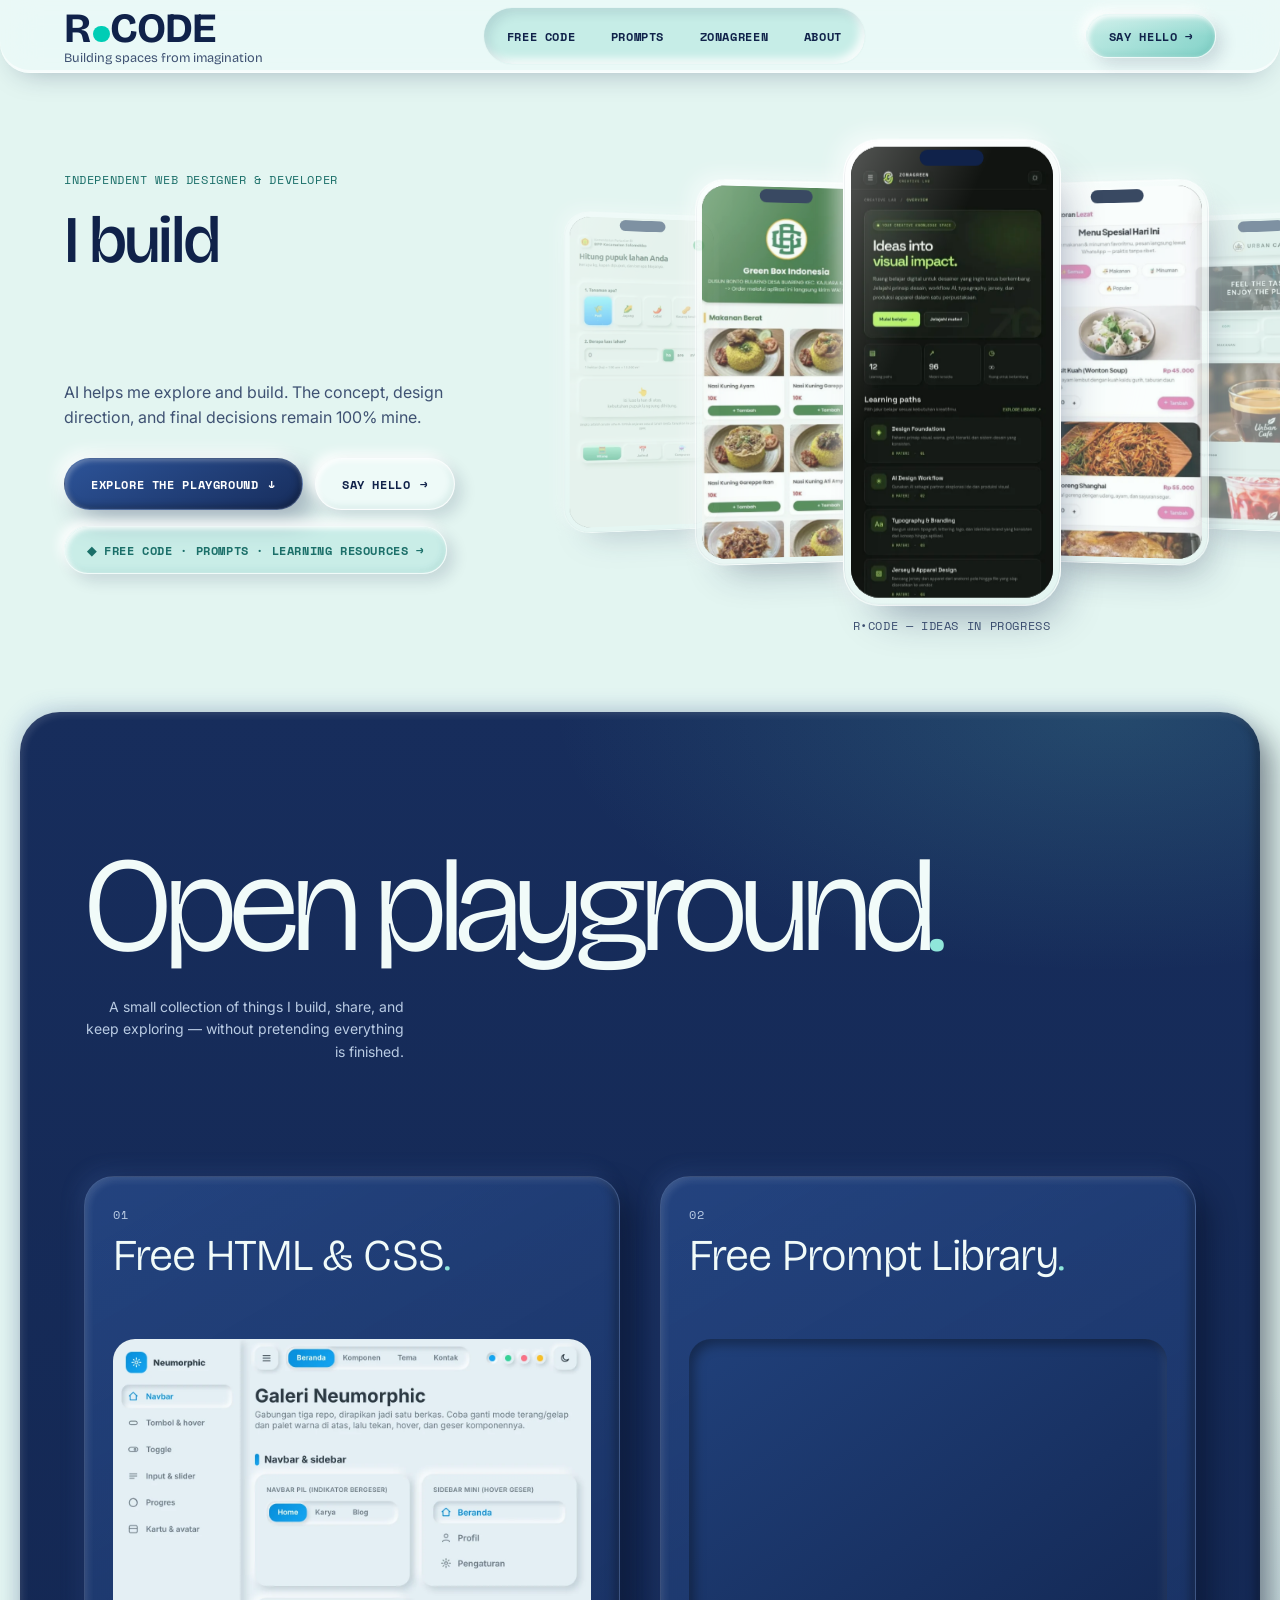
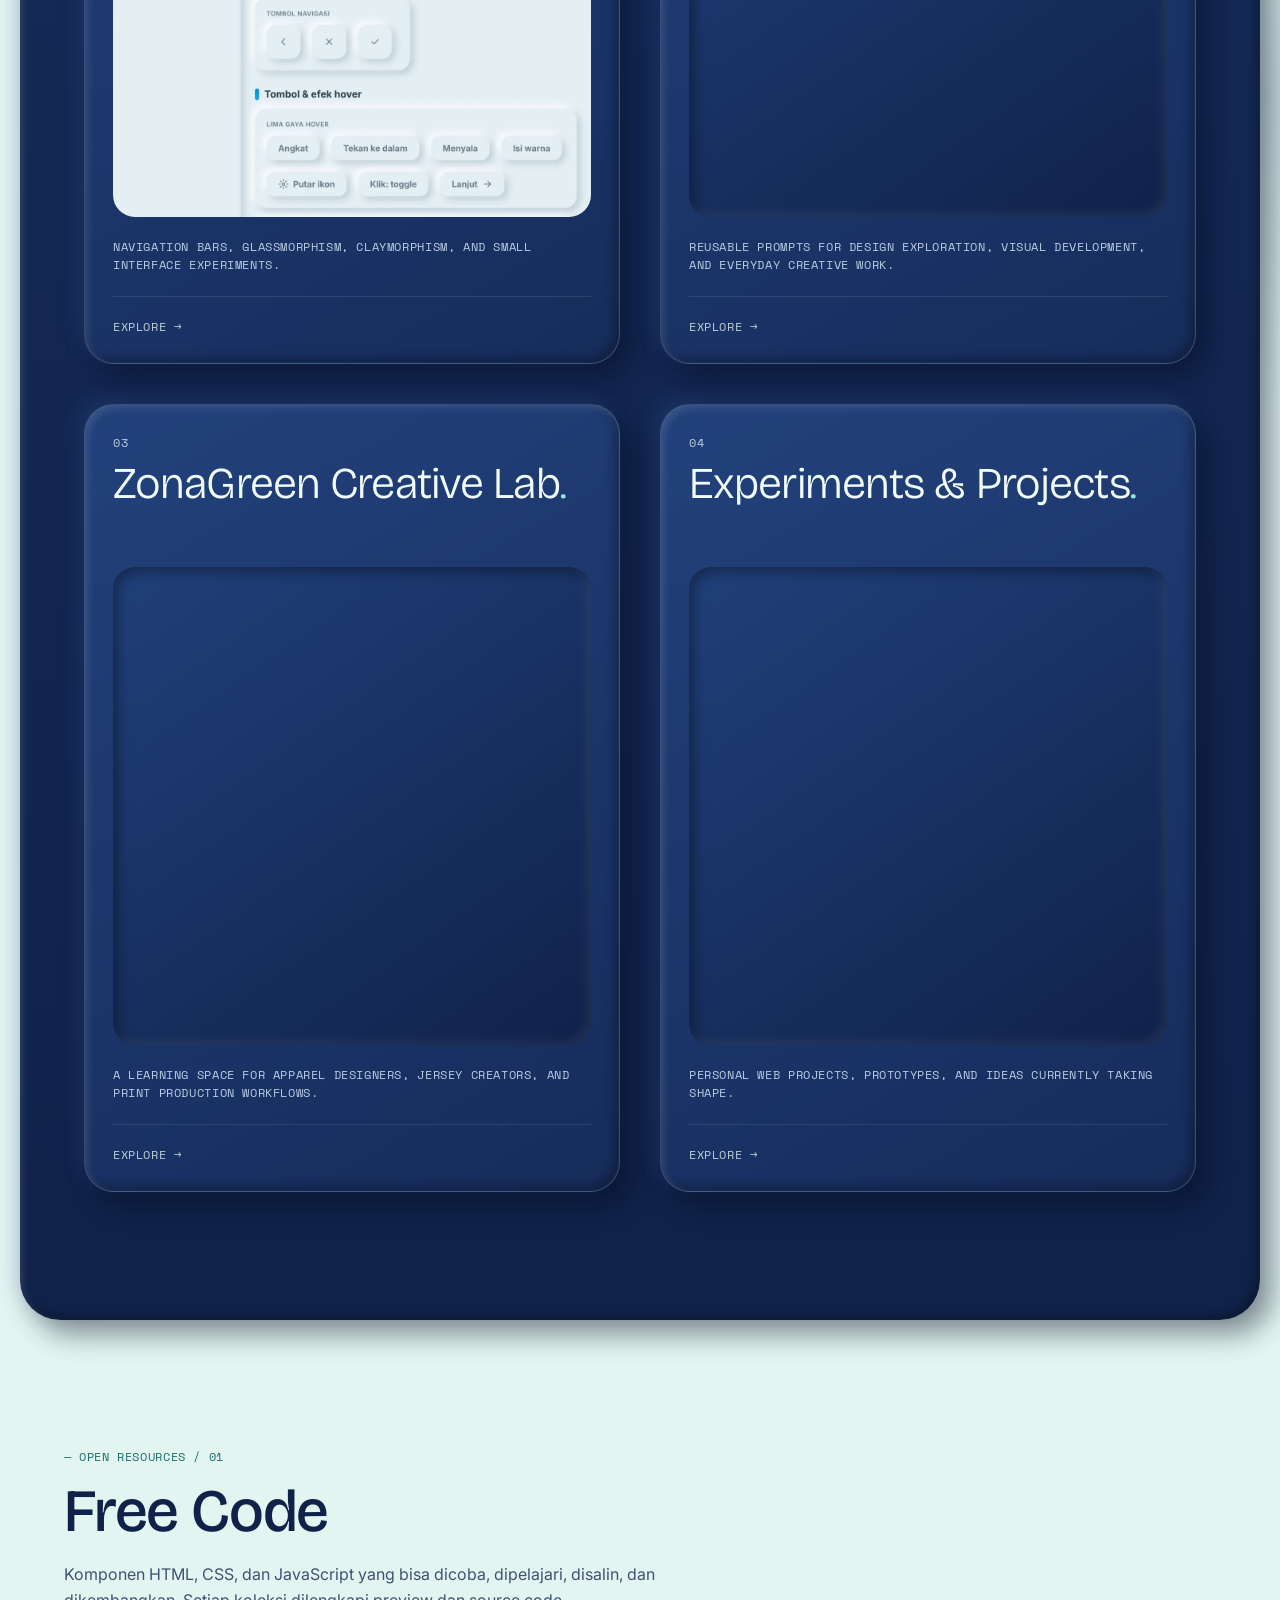
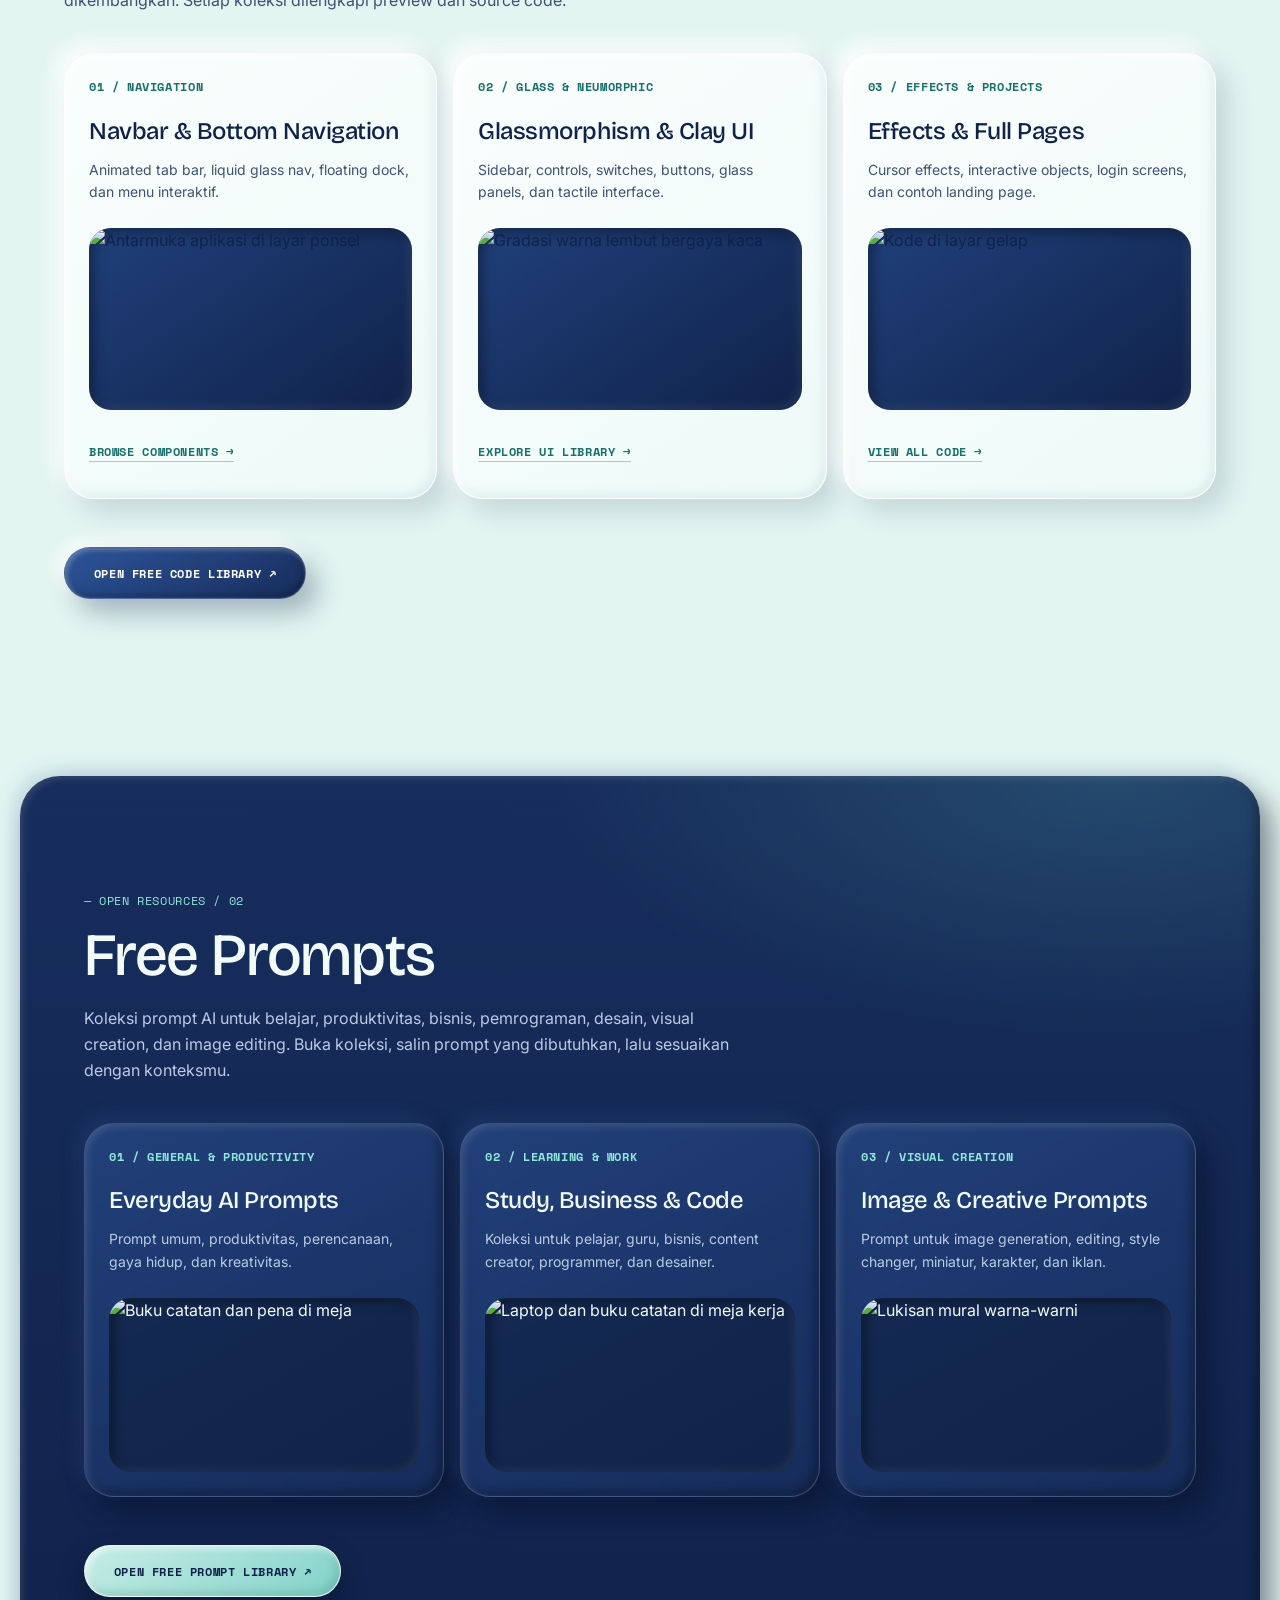
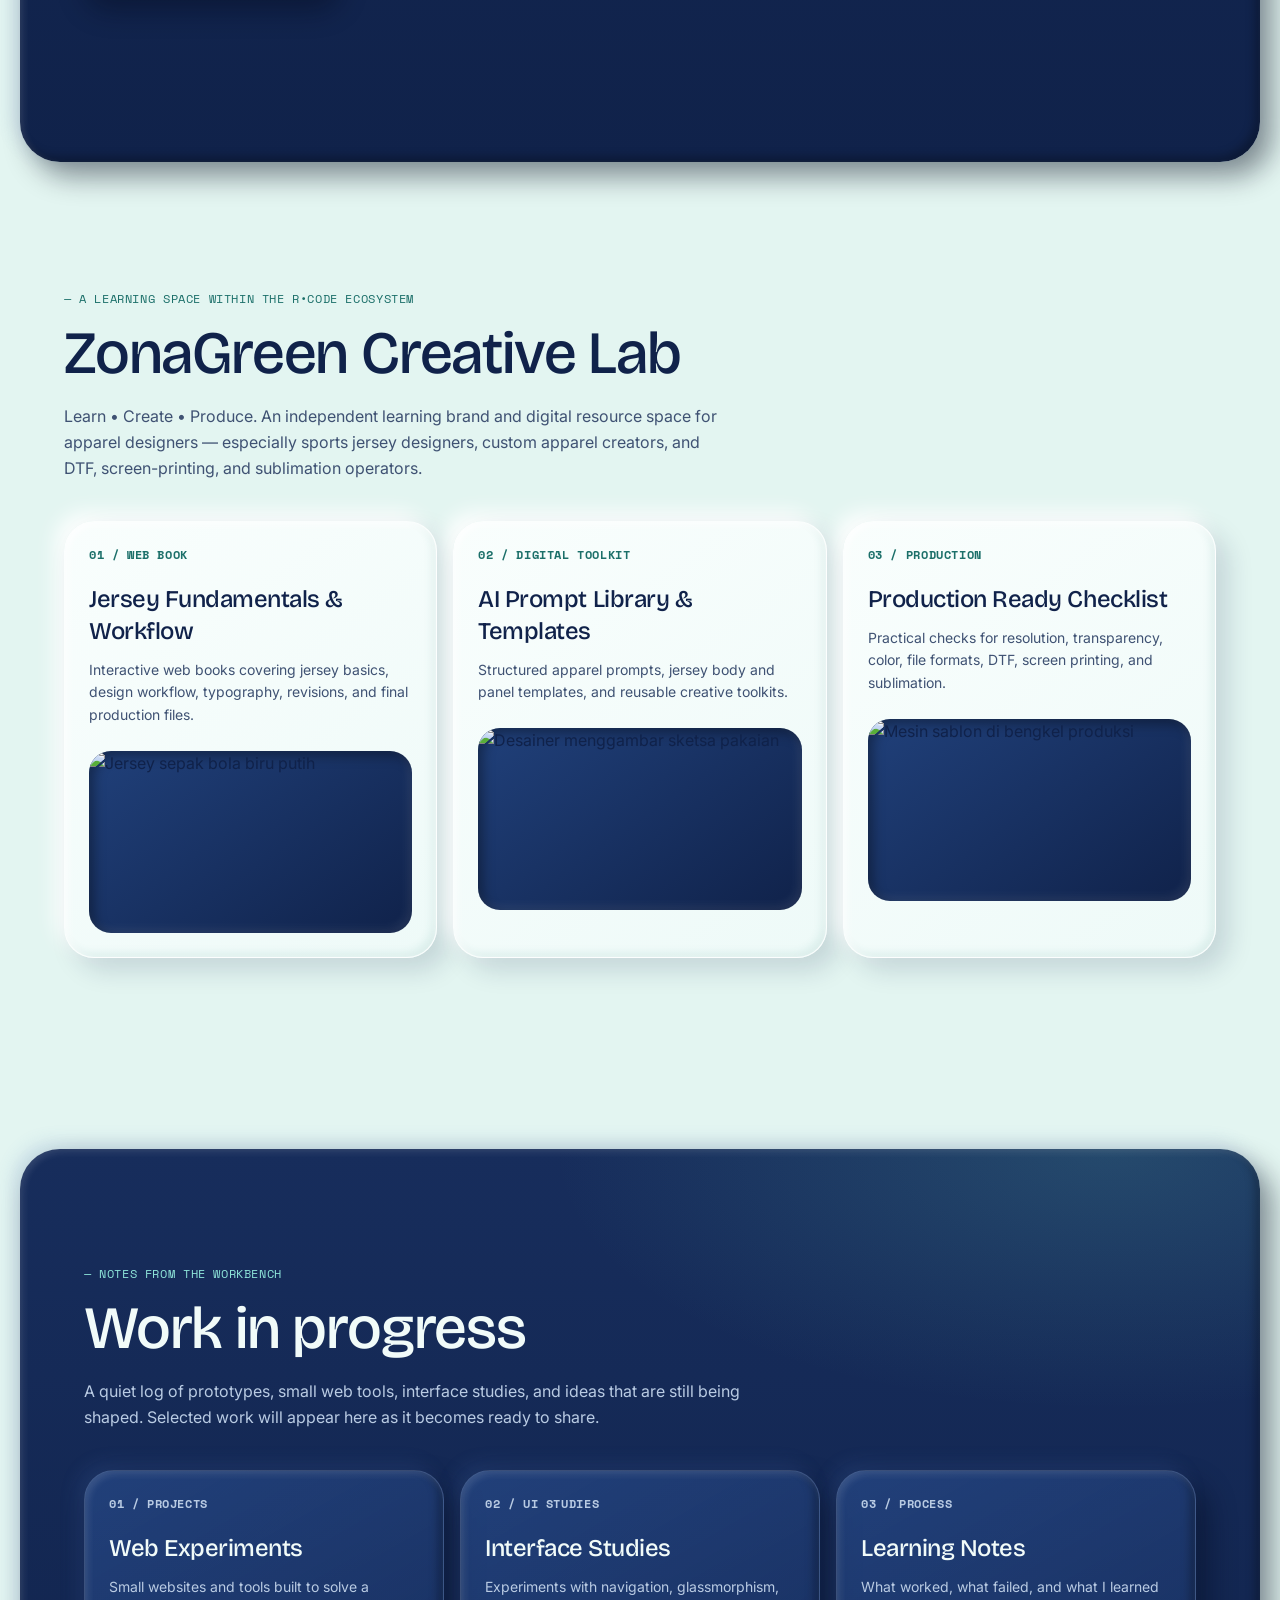
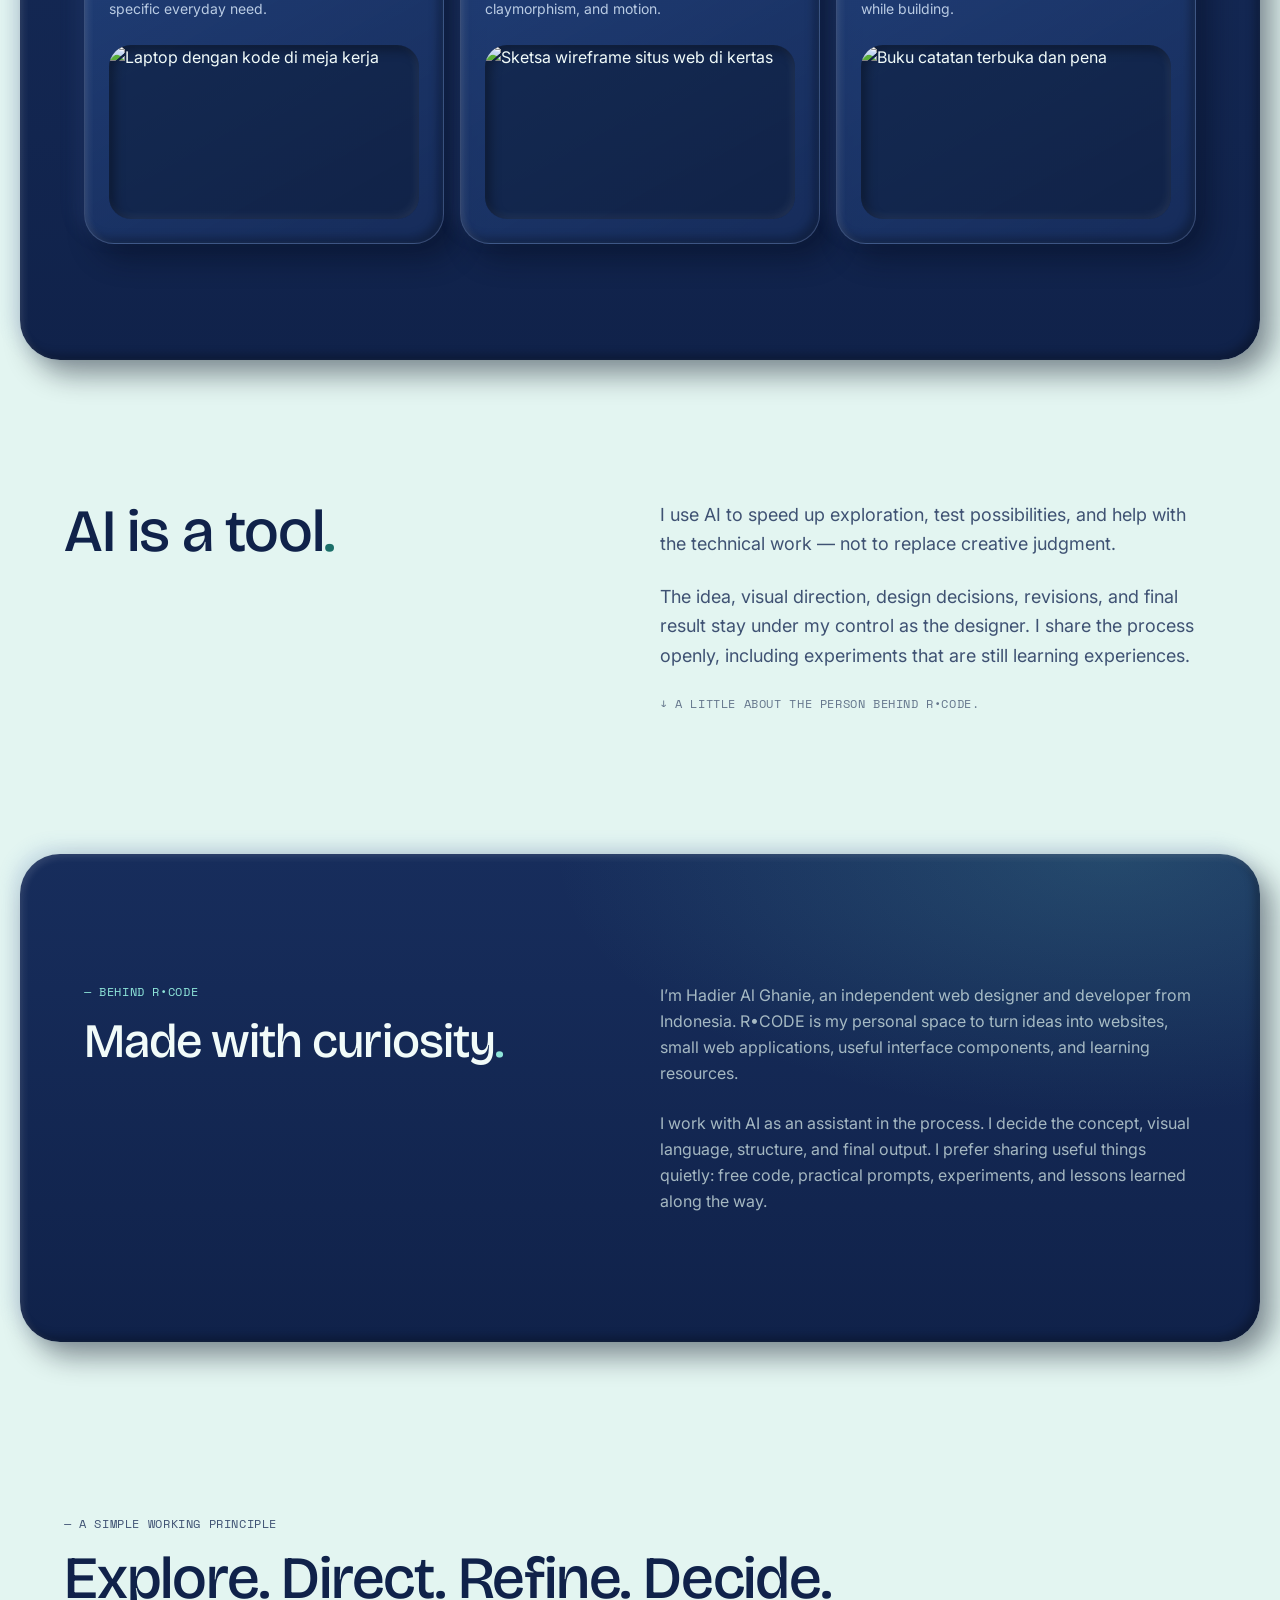
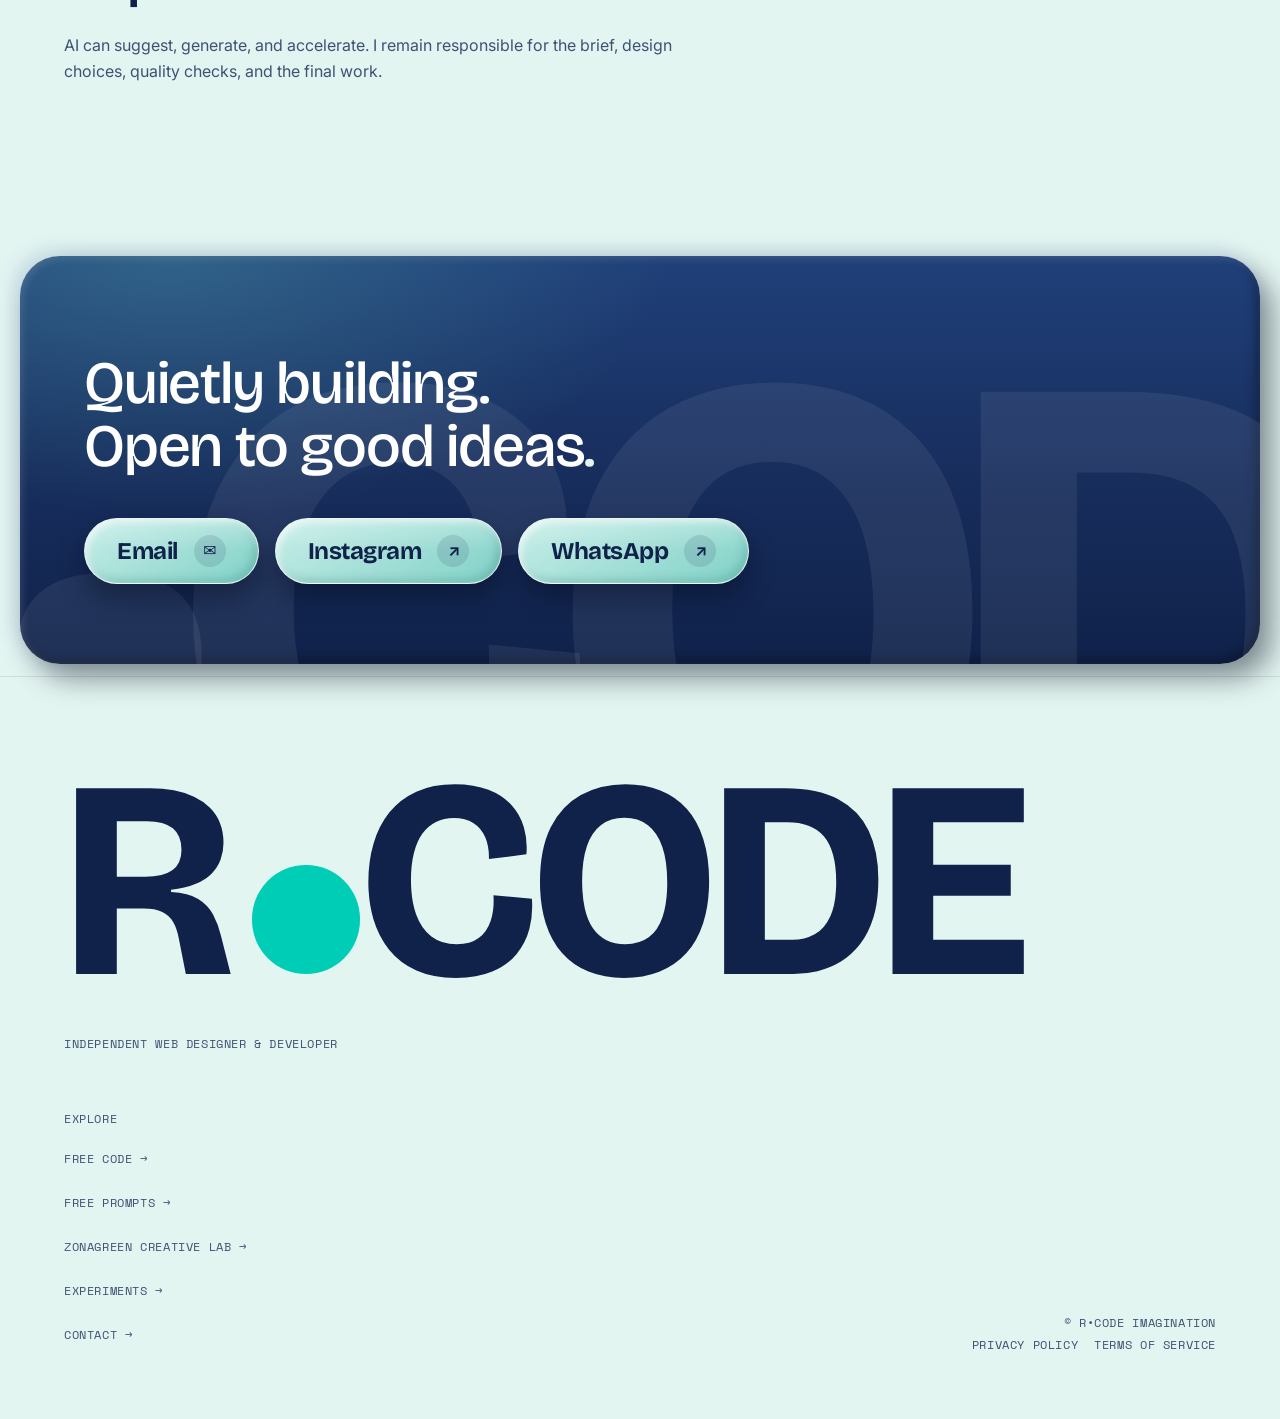
==== commit 36fddd13: "Add files via upload" ====
--- a/index.html
+++ b/index.html
@@ -10,9 +10,9 @@
 .rcode-empty-screen:before{content:"";position:absolute;inset:12%;border:1px solid rgba(0,205,181,.18);border-radius:20px;background:linear-gradient(135deg,transparent 49.5%,rgba(0,205,181,.07) 50%,transparent 50.5%)}
 .rcode-empty-screen:after{content:"R•CODE";position:absolute;left:0;right:0;top:50%;transform:translateY(-50%);text-align:center;font:600 12px/1.2 'Space Mono',monospace;letter-spacing:.2em;color:rgba(255,255,255,.35)}
 .rcode-empty-media.has-img:before,.rcode-empty-media.has-img:after{display:none}.rcode-empty-media{background:linear-gradient(145deg,#17232b,#263b45 55%,#15242c);position:relative}
-.rcode-empty-media:before,.rcode-content-placeholder:before{content:"";position:absolute;inset:10%;border:1px dashed rgba(0,205,181,.25);border-radius:14px}
-.rcode-empty-media:after{content:"R•CODE / WORK IN PROGRESS";position:absolute;left:0;right:0;top:50%;transform:translateY(-50%);text-align:center;color:rgba(255,255,255,.4);font:10px 'Space Mono',monospace;letter-spacing:.16em}
-.rcode-resource-card{transition:transform .35s ease,border-color .35s ease,box-shadow .35s ease}
+.rcode-empty-media:before,.rcode-content-placeholder:before{display:none!important;content:"";position:absolute;inset:10%;border:1px dashed rgba(0,205,181,.25);border-radius:14px}
+.rcode-empty-media:after{content:"";position:absolute;left:0;right:0;top:50%;transform:translateY(-50%);text-align:center;color:rgba(255,255,255,.4);font:10px 'Space Mono',monospace;letter-spacing:.16em}
+.rcode-site-img{background:linear-gradient(135deg,#1c2f3a,#2a4452)}.rcode-resource-card{transition:transform .35s ease,border-color .35s ease,box-shadow .35s ease}
 .rcode-resource-card:hover{transform:translateY(-4px);border-color:rgba(0,205,181,.45);box-shadow:0 18px 42px -30px rgba(0,205,181,.4)}
 .rcode-content-placeholder{position:relative;overflow:hidden;background:linear-gradient(135deg,rgba(0,205,181,.06),rgba(35,65,80,.08));border:1px dashed rgba(0,120,110,.22)}
 .rcode-content-placeholder:after{content:"PLACEHOLDER";position:absolute;inset:0;display:grid;place-items:center;color:rgba(70,90,95,.45);font:10px 'Space Mono',monospace;letter-spacing:.18em}
@@ -63,6 +63,6 @@
         .ph-cap{position:absolute;left:0;right:0;bottom:-6px;text-align:center;color:rgba(22,23,42,.55)}
         @media(max-width:1000px){.ph-btn{padding:13px 18px}}
         @media(max-width:639px){.ph-hero{grid-template-columns:1fr}.ph-car{height:440px;margin-top:6px}.ph-phone{width:190px;margin-left:-95px}.ph-h1{font-size:clamp(34px,9.6vw,52px)}.ph-btn{width:100%}}
-      </style></div></section><section class="scroll-mt-24 border-t border-hairline bg-foreground text-background py-16 md:py-24 lg:py-32" id="work"><div class="container-x"><div class="reveal flex flex-wrap items-end justify-between gap-6"><h2 class="font-display font-light whitespace-nowrap text-[14vw] leading-[0.95] md:text-[10vw] lg:text-[9rem] xl:text-[11rem]">Open playground<span class="text-brand">.</span></h2><p class="max-w-xs text-sm leading-relaxed text-background/70 md:text-right">A small collection of things I build, share, and keep exploring — without pretending everything is finished.</p></div><div class="mt-12 md:mt-20 lg:mt-28 grid grid-cols-1 md:grid-cols-2 gap-6 md:gap-8 xl:gap-10"><div class="reveal h-full"><a class="glass-card group relative flex flex-col h-full scroll-mt-32 rounded-2xl p-5 md:p-6 xl:p-7" href="#code" id="agents"><span class="font-mono-label text-background/50 text-[0.65rem] md:text-[0.7rem] tracking-[0.25em]">01</span><h3 class="font-display font-light mt-3 leading-[0.95] tracking-[-0.02em] text-[2rem] md:text-[2.25rem] xl:text-[2.75rem] min-h-[1.9em] line-clamp-2 flex items-start"><span>Free HTML &amp; CSS</span><span class="text-brand">.</span></h3><div class="mt-5 w-full aspect-square overflow-hidden rounded-xl rcode-empty-media" data-placeholder="free-html-&amp;-css" data-site-slot="free-code"><img src="assets/images/free-code-preview.webp" alt="Free HTML & CSS preview" width="1200" height="1200" decoding="async" loading="lazy" onload="this.parentNode.classList.add('has-img')" onerror="this.remove()" style="position:absolute;inset:0;width:100%;height:100%;object-fit:cover;display:block"></div><p class="mt-5 font-mono-label text-[0.68rem] md:text-[0.72rem] tracking-[0.16em] uppercase text-background/55 min-h-[3.2em] mb-5 line-clamp-2">Navigation bars, glassmorphism, claymorphism, and small interface experiments.</p><div class="mt-auto pt-5 border-t border-background/10 inline-flex items-center gap-2 font-mono-label text-[0.7rem] uppercase tracking-[0.2em] text-background/80 transition-all group-hover:gap-4 group-hover:text-brand">Explore<span>→</span></div></a></div><div class="reveal h-full"><a class="glass-card group relative flex flex-col h-full scroll-mt-32 rounded-2xl p-5 md:p-6 xl:p-7" href="#prompts" id="imagery"><span class="font-mono-label text-background/50 text-[0.65rem] md:text-[0.7rem] tracking-[0.25em]">02</span><h3 class="font-display font-light mt-3 leading-[0.95] tracking-[-0.02em] text-[2rem] md:text-[2.25rem] xl:text-[2.75rem] min-h-[1.9em] line-clamp-2 flex items-start"><span>Free Prompt Library</span><span class="text-brand">.</span></h3><div class="mt-5 w-full aspect-square overflow-hidden rounded-xl rcode-empty-media" data-placeholder="free-prompt-library" data-site-slot="free-prompts"><img src="assets/images/prompt-library-preview.webp" alt="Free Prompt Library preview" width="1200" height="1200" decoding="async" loading="lazy" onload="this.parentNode.classList.add('has-img')" onerror="this.remove()" style="position:absolute;inset:0;width:100%;height:100%;object-fit:cover;display:block"></div><p class="mt-5 font-mono-label text-[0.68rem] md:text-[0.72rem] tracking-[0.16em] uppercase text-background/55 min-h-[3.2em] mb-5 line-clamp-2">Reusable prompts for design exploration, visual development, and everyday creative work.</p><div class="mt-auto pt-5 border-t border-background/10 inline-flex items-center gap-2 font-mono-label text-[0.7rem] uppercase tracking-[0.2em] text-background/80 transition-all group-hover:gap-4 group-hover:text-brand">Explore<span>→</span></div></a></div><div class="reveal h-full"><a class="glass-card group relative flex flex-col h-full scroll-mt-32 rounded-2xl p-5 md:p-6 xl:p-7" href="#zonagreen" id="video"><span class="font-mono-label text-background/50 text-[0.65rem] md:text-[0.7rem] tracking-[0.25em]">03</span><h3 class="font-display font-light mt-3 leading-[0.95] tracking-[-0.02em] text-[2rem] md:text-[2.25rem] xl:text-[2.75rem] min-h-[1.9em] line-clamp-2 flex items-start"><span>ZonaGreen Creative Lab</span><span class="text-brand">.</span></h3><div class="mt-5 w-full aspect-square overflow-hidden rounded-xl rcode-empty-media" data-placeholder="zonagreen-creative-lab" data-site-slot="zonagreen"><img src="assets/images/zonagreen-lab-preview.webp" alt="ZonaGreen Creative Lab preview" width="1200" height="1200" decoding="async" loading="lazy" onload="this.parentNode.classList.add('has-img')" onerror="this.remove()" style="position:absolute;inset:0;width:100%;height:100%;object-fit:cover;display:block"></div><p class="mt-5 font-mono-label text-[0.68rem] md:text-[0.72rem] tracking-[0.16em] uppercase text-background/55 min-h-[3.2em] mb-5 line-clamp-2">A learning space for apparel designers, jersey creators, and print production workflows.</p><div class="mt-auto pt-5 border-t border-background/10 inline-flex items-center gap-2 font-mono-label text-[0.7rem] uppercase tracking-[0.2em] text-background/80 transition-all group-hover:gap-4 group-hover:text-brand">Explore<span>→</span></div></a></div><div class="reveal h-full"><a class="glass-card group relative flex flex-col h-full scroll-mt-32 rounded-2xl p-5 md:p-6 xl:p-7" href="#experiments" id="apps"><span class="font-mono-label text-background/50 text-[0.65rem] md:text-[0.7rem] tracking-[0.25em]">04</span><h3 class="font-display font-light mt-3 leading-[0.95] tracking-[-0.02em] text-[2rem] md:text-[2.25rem] xl:text-[2.75rem] min-h-[1.9em] line-clamp-2 flex items-start"><span>Experiments &amp; Projects</span><span class="text-brand">.</span></h3><div class="mt-5 w-full aspect-square overflow-hidden rounded-xl rcode-empty-media" data-placeholder="experiments-&amp;-projects" data-site-slot="experiments"><img src="assets/images/experiments-preview.webp" alt="Experiments & Projects preview" width="1200" height="1200" decoding="async" loading="lazy" onload="this.parentNode.classList.add('has-img')" onerror="this.remove()" style="position:absolute;inset:0;width:100%;height:100%;object-fit:cover;display:block"></div><p class="mt-5 font-mono-label text-[0.68rem] md:text-[0.72rem] tracking-[0.16em] uppercase text-background/55 min-h-[3.2em] mb-5 line-clamp-2">Personal web projects, prototypes, and ideas currently taking shape.</p><div class="mt-auto pt-5 border-t border-background/10 inline-flex items-center gap-2 font-mono-label text-[0.7rem] uppercase tracking-[0.2em] text-background/80 transition-all group-hover:gap-4 group-hover:text-brand">Explore<span>→</span></div></a></div></div></div></section><section class="border-t border-hairline bg-background py-20 md:py-28" id="code"><div class="container-x"><p class="font-mono-label text-brand">— Open resources / 01</p><h2 class="font-display mt-4 text-4xl md:text-6xl">Free Code</h2><p class="mt-5 max-w-2xl text-base leading-relaxed text-muted-foreground">Komponen HTML, CSS, dan JavaScript yang bisa dicoba, dipelajari, disalin, dan dikembangkan. Setiap koleksi dilengkapi preview dan source code.</p><div class="mt-10 grid gap-4 md:grid-cols-3"><article class="rcode-resource-card rounded-2xl border border-foreground/10 bg-white/45 p-5 md:p-6"><p class="font-mono-label text-xs text-muted-foreground">01 / NAVIGATION</p><h3 class="mt-5 font-display text-2xl">Navbar &amp; Bottom Navigation</h3><p class="mt-3 text-sm leading-relaxed text-muted-foreground">Animated tab bar, liquid glass nav, floating dock, dan menu interaktif.</p><div class="mt-6 aspect-[16/9] rounded-xl overflow-hidden bg-[#18252c] flex items-center justify-center"><span class="font-mono-label text-xs text-[#8ff7e6]">INTERACTIVE UI PREVIEWS</span></div><a class="inline-flex mt-5 font-mono-label text-xs text-brand hover:gap-3 transition-all" href="code-library.html">Browse components →</a></article><article class="rcode-resource-card rounded-2xl border border-foreground/10 bg-white/45 p-5 md:p-6"><p class="font-mono-label text-xs text-muted-foreground">02 / GLASS &amp; NEUMORPHIC</p><h3 class="mt-5 font-display text-2xl">Glassmorphism &amp; Clay UI</h3><p class="mt-3 text-sm leading-relaxed text-muted-foreground">Sidebar, controls, switches, buttons, glass panels, dan tactile interface.</p><div class="mt-6 aspect-[16/9] rounded-xl overflow-hidden bg-gradient-to-br from-[#dce9e9] to-[#9baeb4] flex items-center justify-center"><span class="font-mono-label text-xs text-[#24343b]">GLASS · SOFT UI · MOTION</span></div><a class="inline-flex mt-5 font-mono-label text-xs text-brand hover:gap-3 transition-all" href="code-library.html">Explore UI library →</a></article><article class="rcode-resource-card rounded-2xl border border-foreground/10 bg-white/45 p-5 md:p-6"><p class="font-mono-label text-xs text-muted-foreground">03 / EFFECTS &amp; PROJECTS</p><h3 class="mt-5 font-display text-2xl">Effects &amp; Full Pages</h3><p class="mt-3 text-sm leading-relaxed text-muted-foreground">Cursor effects, interactive objects, login screens, dan contoh landing page.</p><div class="mt-6 aspect-[16/9] rounded-xl overflow-hidden bg-[#1c292e] flex items-center justify-center"><span class="font-mono-label text-xs text-[#8ff7e6]">HTML · CSS · JAVASCRIPT</span></div><a class="inline-flex mt-5 font-mono-label text-xs text-brand hover:gap-3 transition-all" href="code-library.html">View all code →</a></article></div><div class="mt-8"><a href="code-library.html" class="inline-flex rounded-full bg-foreground text-background px-7 py-4 font-mono-label text-xs hover:bg-brand hover:text-foreground transition-colors">OPEN FREE CODE LIBRARY ↗</a></div></div></section><section class="border-t border-hairline bg-foreground text-background py-20 md:py-28" id="prompts"><div class="container-x"><p class="font-mono-label text-brand">— Open resources / 02</p><h2 class="font-display mt-4 text-4xl md:text-6xl">Free Prompts</h2><p class="mt-5 max-w-2xl text-base leading-relaxed text-background/65">Koleksi prompt AI untuk belajar, produktivitas, bisnis, pemrograman, desain, visual creation, dan image editing. Buka koleksi, salin prompt yang dibutuhkan, lalu sesuaikan dengan konteksmu.</p><div class="mt-10 grid gap-4 md:grid-cols-3"><article class="rcode-resource-card rounded-2xl border border-background/15 bg-background/5 p-5 md:p-6"><p class="font-mono-label text-xs text-brand">01 / GENERAL &amp; PRODUCTIVITY</p><h3 class="mt-5 font-display text-2xl">Everyday AI Prompts</h3><p class="mt-3 text-sm leading-relaxed text-background/65">Prompt umum, produktivitas, perencanaan, gaya hidup, dan kreativitas.</p><div class="mt-6 aspect-[16/9] rounded-xl border border-background/10 bg-white/5 flex items-center justify-center"><span class="font-mono-label text-xs text-background/50">COPY · PASTE · CUSTOMIZE</span></div></article><article class="rcode-resource-card rounded-2xl border border-background/15 bg-background/5 p-5 md:p-6"><p class="font-mono-label text-xs text-brand">02 / LEARNING &amp; WORK</p><h3 class="mt-5 font-display text-2xl">Study, Business &amp; Code</h3><p class="mt-3 text-sm leading-relaxed text-background/65">Koleksi untuk pelajar, guru, bisnis, content creator, programmer, dan desainer.</p><div class="mt-6 aspect-[16/9] rounded-xl border border-background/10 bg-white/5 flex items-center justify-center"><span class="font-mono-label text-xs text-background/50">IDEAS INTO INSTRUCTIONS</span></div></article><article class="rcode-resource-card rounded-2xl border border-background/15 bg-background/5 p-5 md:p-6"><p class="font-mono-label text-xs text-brand">03 / VISUAL CREATION</p><h3 class="mt-5 font-display text-2xl">Image &amp; Creative Prompts</h3><p class="mt-3 text-sm leading-relaxed text-background/65">Prompt untuk image generation, editing, style changer, miniatur, karakter, dan iklan.</p><div class="mt-6 aspect-[16/9] rounded-xl border border-background/10 bg-white/5 flex items-center justify-center"><span class="font-mono-label text-xs text-background/50">IMAGINE · REFINE · CREATE</span></div></article></div><div class="mt-8"><a href="prompt-library.html" class="inline-flex rounded-full bg-brand text-foreground px-7 py-4 font-mono-label text-xs hover:bg-white transition-colors">OPEN FREE PROMPT LIBRARY ↗</a></div></div></section><section class="border-t border-hairline bg-background py-20 md:py-28" id="zonagreen"><div class="container-x"><p class="font-mono-label text-brand">— A learning space within the R•CODE ecosystem</p><h2 class="font-display mt-4 text-4xl md:text-6xl">ZonaGreen Creative Lab</h2><p class="mt-5 max-w-2xl text-base leading-relaxed text-muted-foreground">Learn • Create • Produce. An independent learning brand and digital resource space for apparel designers — especially sports jersey designers, custom apparel creators, and DTF, screen-printing, and sublimation operators.</p><div class="mt-10 grid gap-4 md:grid-cols-3"><article class="rcode-resource-card rounded-2xl border border-foreground/10 bg-white/45 p-5 md:p-6 backdrop-blur-sm"><p class="font-mono-label text-xs text-muted-foreground">01 / WEB BOOK</p><h3 class="mt-5 font-display text-2xl">Jersey Fundamentals &amp; Workflow</h3><p class="mt-3 text-sm leading-relaxed text-muted-foreground">Interactive web books covering jersey basics, design workflow, typography, revisions, and final production files.</p><div aria-label="Content placeholder — replace when ready" data-site-slot="content-1" class="rcode-content-placeholder mt-6 aspect-[16/9] rounded-xl"></div><p class="mt-4 font-mono-label text-[0.65rem] uppercase tracking-widest text-muted-foreground">Content in preparation</p></article><article class="rcode-resource-card rounded-2xl border border-foreground/10 bg-white/45 p-5 md:p-6 backdrop-blur-sm"><p class="font-mono-label text-xs text-muted-foreground">02 / DIGITAL TOOLKIT</p><h3 class="mt-5 font-display text-2xl">AI Prompt Library &amp; Templates</h3><p class="mt-3 text-sm leading-relaxed text-muted-foreground">Structured apparel prompts, jersey body and panel templates, and reusable creative toolkits.</p><div aria-label="Content placeholder — replace when ready" data-site-slot="content-2" class="rcode-content-placeholder mt-6 aspect-[16/9] rounded-xl"></div><p class="mt-4 font-mono-label text-[0.65rem] uppercase tracking-widest text-muted-foreground">Content in preparation</p></article><article class="rcode-resource-card rounded-2xl border border-foreground/10 bg-white/45 p-5 md:p-6 backdrop-blur-sm"><p class="font-mono-label text-xs text-muted-foreground">03 / PRODUCTION</p><h3 class="mt-5 font-display text-2xl">Production Ready Checklist</h3><p class="mt-3 text-sm leading-relaxed text-muted-foreground">Practical checks for resolution, transparency, color, file formats, DTF, screen printing, and sublimation.</p><div aria-label="Content placeholder — replace when ready" data-site-slot="content-3" class="rcode-content-placeholder mt-6 aspect-[16/9] rounded-xl"></div><p class="mt-4 font-mono-label text-[0.65rem] uppercase tracking-widest text-muted-foreground">Content in preparation</p></article></div></div></section><section class="border-t border-hairline bg-foreground text-background py-20 md:py-28" id="experiments"><div class="container-x"><p class="font-mono-label text-brand">— Notes from the workbench</p><h2 class="font-display mt-4 text-4xl md:text-6xl">Work in progress</h2><p class="mt-5 max-w-2xl text-base leading-relaxed text-muted-foreground">A quiet log of prototypes, small web tools, interface studies, and ideas that are still being shaped. Selected work will appear here as it becomes ready to share.</p><div class="mt-10 grid gap-4 md:grid-cols-3"><article class="rcode-resource-card rounded-2xl border border-foreground/10 bg-white/45 p-5 md:p-6 backdrop-blur-sm"><p class="font-mono-label text-xs text-muted-foreground">01 / PROJECTS</p><h3 class="mt-5 font-display text-2xl">Web Experiments</h3><p class="mt-3 text-sm leading-relaxed text-muted-foreground">Small websites and tools built to solve a specific everyday need.</p><div aria-label="Content placeholder — replace when ready" data-site-slot="content-4" class="rcode-content-placeholder mt-6 aspect-[16/9] rounded-xl"></div><p class="mt-4 font-mono-label text-[0.65rem] uppercase tracking-widest text-muted-foreground">Content in preparation</p></article><article class="rcode-resource-card rounded-2xl border border-foreground/10 bg-white/45 p-5 md:p-6 backdrop-blur-sm"><p class="font-mono-label text-xs text-muted-foreground">02 / UI STUDIES</p><h3 class="mt-5 font-display text-2xl">Interface Studies</h3><p class="mt-3 text-sm leading-relaxed text-muted-foreground">Experiments with navigation, glassmorphism, claymorphism, and motion.</p><div aria-label="Content placeholder — replace when ready" data-site-slot="content-5" class="rcode-content-placeholder mt-6 aspect-[16/9] rounded-xl"></div><p class="mt-4 font-mono-label text-[0.65rem] uppercase tracking-widest text-muted-foreground">Content in preparation</p></article><article class="rcode-resource-card rounded-2xl border border-foreground/10 bg-white/45 p-5 md:p-6 backdrop-blur-sm"><p class="font-mono-label text-xs text-muted-foreground">03 / PROCESS</p><h3 class="mt-5 font-display text-2xl">Learning Notes</h3><p class="mt-3 text-sm leading-relaxed text-muted-foreground">What worked, what failed, and what I learned while building.</p><div aria-label="Content placeholder — replace when ready" data-site-slot="content-6" class="rcode-content-placeholder mt-6 aspect-[16/9] rounded-xl"></div><p class="mt-4 font-mono-label text-[0.65rem] uppercase tracking-widest text-muted-foreground">Content in preparation</p></article></div></div></section><section class="border-t border-hairline bg-background text-foreground py-24 md:py-32" id="about-intro"><div class="reveal container-x grid gap-16 md:grid-cols-12 md:gap-10"><div class="md:col-span-5 md:col-start-1"><h2 class="font-display text-4xl leading-[1.05] md:text-6xl">AI is a tool<span class="text-brand">.</span></h2></div><div class="md:col-span-6 md:col-start-7 space-y-6 text-lg leading-relaxed text-muted-foreground"><p>I use AI to speed up exploration, test possibilities, and help with the technical work — not to replace creative judgment.</p><p>The idea, visual direction, design decisions, revisions, and final result stay under my control as the designer. I share the process openly, including experiments that are still learning experiences.</p><p class="font-mono-label text-foreground/60">↓  A little about the person behind R•CODE.</p></div></div></section><section class="border-t border-hairline bg-foreground text-background py-24 md:py-32" id="about"><div class="reveal container-x grid gap-16 md:grid-cols-12 md:gap-10"><div class="md:col-span-5 md:col-start-1"><p class="font-mono-label text-brand">— Behind R•CODE</p><h2 class="font-display mt-4 text-4xl leading-[1.05] md:text-5xl">Made with curiosity<span class="text-brand">.</span></h2></div><div class="md:col-span-6 md:col-start-7 space-y-6 text-base leading-relaxed text-background/70"><p>I’m Hadier Al Ghanie, an independent web designer and developer from Indonesia. R•CODE is my personal space to turn ideas into websites, small web applications, useful interface components, and learning resources.</p><p>I work with AI as an assistant in the process. I decide the concept, visual language, structure, and final output. I prefer sharing useful things quietly: free code, practical prompts, experiments, and lessons learned along the way.</p></div></div></section><section class="relative border-t border-hairline bg-background py-16 md:py-20 overflow-hidden" id="principles"><div class="container-x py-16 md:py-20"><p class="font-mono-label text-muted-foreground">— A simple working principle</p><h2 class="font-display mt-4 text-4xl md:text-6xl">Explore. Direct. Refine. Decide.</h2><p class="mt-6 max-w-2xl text-base leading-relaxed text-muted-foreground">AI can suggest, generate, and accelerate. I remain responsible for the brief, design choices, quality checks, and the final work.</p></div></section><section class="relative overflow-hidden border-t border-hairline text-white pt-20 md:pt-24 pb-0 bg-[linear-gradient(180deg,#566C8C_0%,#4A5F7E_45%,#3E5170_100%)]" id="contact"><span aria-hidden="true" class="pointer-events-none absolute left-1/2 top-[18%] z-0 -translate-x-1/2 select-none whitespace-nowrap font-display font-bold leading-[0.85] text-white/[0.07] will-change-transform" style="font-size:clamp(20rem, 52vw, 56rem);letter-spacing:-0.06em">R•CODE</span><div class="container-x relative z-10"><div class="relative md:grid md:grid-cols-12 md:gap-x-12"><h2 class="reveal font-display text-4xl leading-[1.05] md:col-span-8 md:text-6xl">Quietly building.<br/>Open to good ideas<span class="text-background">.</span></h2><div class="mt-8 md:col-span-12 md:mt-10"><ul class="flex flex-col gap-3 sm:flex-row sm:flex-wrap sm:gap-4 md:pr-[260px] lg:pr-[320px]"><li><a class="group relative inline-flex w-full items-center justify-between gap-4 overflow-hidden rounded-full border border-white/35 bg-white/15 px-8 py-4 font-display text-2xl text-white shadow-[inset_0_1px_0_rgba(255,255,255,0.55),inset_0_-1px_0_rgba(255,255,255,0.12),0_10px_30px_-10px_rgba(0,0,0,0.35)] backdrop-blur-xl backdrop-saturate-150 transition-all duration-300 before:pointer-events-none before:absolute before:inset-x-0 before:top-0 before:h-1/2 before:rounded-t-full before:bg-gradient-to-b before:from-white/25 before:to-transparent hover:gap-6 hover:bg-white/25 hover:border-white/50 focus-visible:outline-none focus-visible:ring-2 focus-visible:ring-white/70 sm:w-auto" href="mailto:hadierag@gmail.com"><span class="relative">Email</span><span class="relative flex h-8 w-8 items-center justify-center rounded-full bg-white/20 text-base transition-transform group-hover:translate-x-1">✉</span></a></li><li><a class="group relative inline-flex w-full items-center justify-between gap-4 overflow-hidden rounded-full border border-white/35 bg-white/15 px-8 py-4 font-display text-2xl text-white shadow-[inset_0_1px_0_rgba(255,255,255,0.55),inset_0_-1px_0_rgba(255,255,255,0.12),0_10px_30px_-10px_rgba(0,0,0,0.35)] backdrop-blur-xl backdrop-saturate-150 transition-all duration-300 before:pointer-events-none before:absolute before:inset-x-0 before:top-0 before:h-1/2 before:rounded-t-full before:bg-gradient-to-b before:from-white/25 before:to-transparent hover:gap-6 hover:bg-white/25 hover:border-white/50 focus-visible:outline-none focus-visible:ring-2 focus-visible:ring-white/70 sm:w-auto" href="https://www.instagram.com/rcode.imagination" rel="noopener noreferrer" target="_blank"><span class="relative">Instagram</span><span class="relative flex h-8 w-8 items-center justify-center rounded-full bg-white/20 text-base transition-transform group-hover:translate-x-1">↗</span></a></li><li><a class="group relative inline-flex w-full items-center justify-between gap-4 overflow-hidden rounded-full border border-white/35 bg-white/15 px-8 py-4 font-display text-2xl text-white shadow-[inset_0_1px_0_rgba(255,255,255,0.55),inset_0_-1px_0_rgba(255,255,255,0.12),0_10px_30px_-10px_rgba(0,0,0,0.35)] backdrop-blur-xl backdrop-saturate-150 transition-all duration-300 before:pointer-events-none before:absolute before:inset-x-0 before:top-0 before:h-1/2 before:rounded-t-full before:bg-gradient-to-b before:from-white/25 before:to-transparent hover:gap-6 hover:bg-white/25 hover:border-white/50 focus-visible:outline-none focus-visible:ring-2 focus-visible:ring-white/70 sm:w-auto" href="https://wa.me/6282319527214" rel="noopener noreferrer" target="_blank"><span class="relative">WhatsApp</span><span class="relative flex h-8 w-8 items-center justify-center rounded-full bg-white/20 text-base transition-transform group-hover:translate-x-1">↗</span></a></li></ul></div><div class="pointer-events-none absolute bottom-0 right-0 hidden md:block z-[5] xl:right-[6%]"><div aria-hidden="false" class="relative w-[240px] h-[240px] lg:w-[300px] lg:h-[300px]"></div></div></div><div class="hidden md:block md:h-16 lg:h-20"></div></div><div class="mt-10 flex justify-end md:hidden"><div aria-hidden="false" class="relative h-[220px] w-[220px] sm:h-[250px] sm:w-[250px] -mr-4"></div></div></section></main><footer class="border-t border-foreground bg-background pt-12 pb-28 md:py-16 overflow-hidden"><div class="container-x"><div class="w-full"><span class="font-display font-bold inline-flex items-baseline leading-none text-[4.5rem] sm:text-[6rem] md:text-[28vw] lg:text-[32vw] leading-none"><span>R</span><span aria-hidden="true" class="brand-dot"></span><span>CODE</span></span><p class="mt-2 md:mt-3 font-mono-label text-muted-foreground">INDEPENDENT WEB DESIGNER &amp; DEVELOPER</p></div><div class="mt-10 md:mt-14 grid gap-8 md:grid-cols-2 md:items-end"><div><p class="font-mono-label text-muted-foreground">Explore</p><ul class="mt-3 flex flex-col gap-1 font-mono-label text-sm text-muted-foreground"><li><a class="hover:text-brand transition-colors" href="#code">Free Code →</a></li><li><a class="hover:text-brand transition-colors" href="#prompts">Free Prompts →</a></li><li><a class="hover:text-brand transition-colors" href="#zonagreen">ZonaGreen Creative Lab →</a></li><li><a class="hover:text-brand transition-colors" href="#experiments">Experiments →</a></li><li><a class="hover:text-brand transition-colors" href="#contact">Contact →</a></li></ul></div><div class="md:text-right"><p class="font-mono-label text-muted-foreground">© R•CODE IMAGINATION</p><a class="mt-1 inline-block font-mono-label text-sm text-muted-foreground hover:text-brand transition-colors" href="privacy.html">Privacy policy</a><a class="mt-1 ml-4 inline-block font-mono-label text-sm text-muted-foreground hover:text-brand transition-colors" href="terms.html">Terms of service</a></div></div></div></footer></div><script>(function(a,f){let l;try{l=JSON.parse(sessionStorage.getItem(a)||"{}")}catch{return}const n=l?.[f||history.state?.__TSR_key];let c=!1;for(const t in n){const e=n[t],o=e?.scrollX,s=e?.scrollY;if(Number.isFinite(o)&&Number.isFinite(s)){if(t==="window")scrollTo(o,s),c=!0;else if(t)try{const r=document.querySelector(t);r&&(r.scrollLeft=o,r.scrollTop=s)}catch{}}}if(c)return;const i=location.hash.slice(1);if(i){const t=history.state?.__hashScrollIntoViewOptions??!0;if(t){const e=document.getElementById(i);e&&e.scrollIntoView(t)}return}scrollTo(0,0)})("tsr-scroll-restoration-v1_3");document.currentScript.remove()</script><!--/$--><script data-tsr-stream-part="">(self.$R=self.$R||{})["tsr"]=[];self.$_TSR={h(){this.hydrated=!0,this.c()},e(){this.streamEnded=!0,this.c()},c(){this.hydrated&&this.streamEnded&&(delete self.$_TSR,delete self.$R.tsr)},p(e){this.initialized?e():this.buffer.push(e)},buffer:[]};$_TSR.router=($R=>$R[0]={manifest:$R[1]={routes:$R[2]={__root__:$R[3]={preloads:$R[4]=["/assets/index-DtjYDqHr.js","assets/link-1nT5MCiw.js","assets/seo-Cy6Ox2pw.js","assets/i18n-BSKnL5cS.js","assets/user-round-Dq80jVnK.js","/assets/seedream-5-5-adobe-google-ai-image-news-cover-CK-i1-YE.js"],scripts:$R[5]=[$R[6]={attrs:$R[7]={type:"module",async:!0,src:"/assets/index-DtjYDqHr.js"}}]},"/{-$lang}/":$R[8]={preloads:$R[9]=["/assets/_-_lang_-Ck0y2l5q.js"]}}},matches:$R[10]=[$R[11]={i:"__root__ ",u:1794974717952,s:"success",ssr:!0},$R[12]={i:" {-$lang}  ",u:1794974717952,s:"success",ssr:!0}]})($R["tsr"]);$_TSR.e();{let s=document.currentScript,p;while((p=s.previousElementSibling)&&p.hasAttribute('data-tsr-stream-part'))p.remove();s.remove()}</script><script>document.currentScript.remove();/*$tsr-stream-boundary*/</script><script defer="True" src="assets/rcode-interactions.js"></script><script defer src="assets/rcode-header-behavior.js"></script><script defer src="assets/rcode-clay.js"></script><script defer src="assets/site-media.js"></script></body>
+      </style></div></section><section class="scroll-mt-24 border-t border-hairline bg-foreground text-background py-16 md:py-24 lg:py-32" id="work"><div class="container-x"><div class="reveal flex flex-wrap items-end justify-between gap-6"><h2 class="font-display font-light whitespace-nowrap text-[14vw] leading-[0.95] md:text-[10vw] lg:text-[9rem] xl:text-[11rem]">Open playground<span class="text-brand">.</span></h2><p class="max-w-xs text-sm leading-relaxed text-background/70 md:text-right">A small collection of things I build, share, and keep exploring — without pretending everything is finished.</p></div><div class="mt-12 md:mt-20 lg:mt-28 grid grid-cols-1 md:grid-cols-2 gap-6 md:gap-8 xl:gap-10"><div class="reveal h-full"><a class="glass-card group relative flex flex-col h-full scroll-mt-32 rounded-2xl p-5 md:p-6 xl:p-7" href="#code" id="agents"><span class="font-mono-label text-background/50 text-[0.65rem] md:text-[0.7rem] tracking-[0.25em]">01</span><h3 class="font-display font-light mt-3 leading-[0.95] tracking-[-0.02em] text-[2rem] md:text-[2.25rem] xl:text-[2.75rem] min-h-[1.9em] line-clamp-2 flex items-start"><span>Free HTML &amp; CSS</span><span class="text-brand">.</span></h3><div class="mt-5 w-full aspect-square overflow-hidden rounded-xl rcode-empty-media" data-placeholder="free-html-&amp;-css" data-site-slot="free-code"><img src="assets/images/free-code-preview.webp" alt="Free HTML & CSS preview" width="1200" height="1200" decoding="async" loading="lazy" onload="this.parentNode.classList.add('has-img')" onerror="this.remove()" style="position:absolute;inset:0;width:100%;height:100%;object-fit:cover;display:block"></div><p class="mt-5 font-mono-label text-[0.68rem] md:text-[0.72rem] tracking-[0.16em] uppercase text-background/55 min-h-[3.2em] mb-5 line-clamp-2">Navigation bars, glassmorphism, claymorphism, and small interface experiments.</p><div class="mt-auto pt-5 border-t border-background/10 inline-flex items-center gap-2 font-mono-label text-[0.7rem] uppercase tracking-[0.2em] text-background/80 transition-all group-hover:gap-4 group-hover:text-brand">Explore<span>→</span></div></a></div><div class="reveal h-full"><a class="glass-card group relative flex flex-col h-full scroll-mt-32 rounded-2xl p-5 md:p-6 xl:p-7" href="#prompts" id="imagery"><span class="font-mono-label text-background/50 text-[0.65rem] md:text-[0.7rem] tracking-[0.25em]">02</span><h3 class="font-display font-light mt-3 leading-[0.95] tracking-[-0.02em] text-[2rem] md:text-[2.25rem] xl:text-[2.75rem] min-h-[1.9em] line-clamp-2 flex items-start"><span>Free Prompt Library</span><span class="text-brand">.</span></h3><div class="mt-5 w-full aspect-square overflow-hidden rounded-xl rcode-empty-media" data-placeholder="free-prompt-library" data-site-slot="free-prompts"><img src="assets/images/prompt-library-preview.webp" alt="Free Prompt Library preview" width="1200" height="1200" decoding="async" loading="lazy" onload="this.parentNode.classList.add('has-img')" onerror="this.remove()" style="position:absolute;inset:0;width:100%;height:100%;object-fit:cover;display:block"></div><p class="mt-5 font-mono-label text-[0.68rem] md:text-[0.72rem] tracking-[0.16em] uppercase text-background/55 min-h-[3.2em] mb-5 line-clamp-2">Reusable prompts for design exploration, visual development, and everyday creative work.</p><div class="mt-auto pt-5 border-t border-background/10 inline-flex items-center gap-2 font-mono-label text-[0.7rem] uppercase tracking-[0.2em] text-background/80 transition-all group-hover:gap-4 group-hover:text-brand">Explore<span>→</span></div></a></div><div class="reveal h-full"><a class="glass-card group relative flex flex-col h-full scroll-mt-32 rounded-2xl p-5 md:p-6 xl:p-7" href="#zonagreen" id="video"><span class="font-mono-label text-background/50 text-[0.65rem] md:text-[0.7rem] tracking-[0.25em]">03</span><h3 class="font-display font-light mt-3 leading-[0.95] tracking-[-0.02em] text-[2rem] md:text-[2.25rem] xl:text-[2.75rem] min-h-[1.9em] line-clamp-2 flex items-start"><span>ZonaGreen Creative Lab</span><span class="text-brand">.</span></h3><div class="mt-5 w-full aspect-square overflow-hidden rounded-xl rcode-empty-media" data-placeholder="zonagreen-creative-lab" data-site-slot="zonagreen"><img src="assets/images/zonagreen-lab-preview.webp" alt="ZonaGreen Creative Lab preview" width="1200" height="1200" decoding="async" loading="lazy" onload="this.parentNode.classList.add('has-img')" onerror="this.remove()" style="position:absolute;inset:0;width:100%;height:100%;object-fit:cover;display:block"></div><p class="mt-5 font-mono-label text-[0.68rem] md:text-[0.72rem] tracking-[0.16em] uppercase text-background/55 min-h-[3.2em] mb-5 line-clamp-2">A learning space for apparel designers, jersey creators, and print production workflows.</p><div class="mt-auto pt-5 border-t border-background/10 inline-flex items-center gap-2 font-mono-label text-[0.7rem] uppercase tracking-[0.2em] text-background/80 transition-all group-hover:gap-4 group-hover:text-brand">Explore<span>→</span></div></a></div><div class="reveal h-full"><a class="glass-card group relative flex flex-col h-full scroll-mt-32 rounded-2xl p-5 md:p-6 xl:p-7" href="#experiments" id="apps"><span class="font-mono-label text-background/50 text-[0.65rem] md:text-[0.7rem] tracking-[0.25em]">04</span><h3 class="font-display font-light mt-3 leading-[0.95] tracking-[-0.02em] text-[2rem] md:text-[2.25rem] xl:text-[2.75rem] min-h-[1.9em] line-clamp-2 flex items-start"><span>Experiments &amp; Projects</span><span class="text-brand">.</span></h3><div class="mt-5 w-full aspect-square overflow-hidden rounded-xl rcode-empty-media" data-placeholder="experiments-&amp;-projects" data-site-slot="experiments"><img src="assets/images/experiments-preview.webp" alt="Experiments & Projects preview" width="1200" height="1200" decoding="async" loading="lazy" onload="this.parentNode.classList.add('has-img')" onerror="this.remove()" style="position:absolute;inset:0;width:100%;height:100%;object-fit:cover;display:block"></div><p class="mt-5 font-mono-label text-[0.68rem] md:text-[0.72rem] tracking-[0.16em] uppercase text-background/55 min-h-[3.2em] mb-5 line-clamp-2">Personal web projects, prototypes, and ideas currently taking shape.</p><div class="mt-auto pt-5 border-t border-background/10 inline-flex items-center gap-2 font-mono-label text-[0.7rem] uppercase tracking-[0.2em] text-background/80 transition-all group-hover:gap-4 group-hover:text-brand">Explore<span>→</span></div></a></div></div></div></section><section class="border-t border-hairline bg-background py-20 md:py-28" id="code"><div class="container-x"><p class="font-mono-label text-brand">— Open resources / 01</p><h2 class="font-display mt-4 text-4xl md:text-6xl">Free Code</h2><p class="mt-5 max-w-2xl text-base leading-relaxed text-muted-foreground">Komponen HTML, CSS, dan JavaScript yang bisa dicoba, dipelajari, disalin, dan dikembangkan. Setiap koleksi dilengkapi preview dan source code.</p><div class="mt-10 grid gap-4 md:grid-cols-3"><article class="rcode-resource-card rounded-2xl border border-foreground/10 bg-white/45 p-5 md:p-6"><p class="font-mono-label text-xs text-muted-foreground">01 / NAVIGATION</p><h3 class="mt-5 font-display text-2xl">Navbar &amp; Bottom Navigation</h3><p class="mt-3 text-sm leading-relaxed text-muted-foreground">Animated tab bar, liquid glass nav, floating dock, dan menu interaktif.</p><div class="mt-6 aspect-[16/9] rounded-xl overflow-hidden relative rcode-site-img" data-site-slot="code-1"><img src="https://images.unsplash.com/photo-1762341119237-98df67c9c3c9?auto=format&fit=crop&w=1000&q=70" alt="Antarmuka aplikasi di layar ponsel" width="1000" height="563" loading="lazy" decoding="async" style="position:absolute;inset:0;width:100%;height:100%;object-fit:cover;display:block"></div><a class="inline-flex mt-5 font-mono-label text-xs text-brand hover:gap-3 transition-all" href="code-library.html">Browse components →</a></article><article class="rcode-resource-card rounded-2xl border border-foreground/10 bg-white/45 p-5 md:p-6"><p class="font-mono-label text-xs text-muted-foreground">02 / GLASS &amp; NEUMORPHIC</p><h3 class="mt-5 font-display text-2xl">Glassmorphism &amp; Clay UI</h3><p class="mt-3 text-sm leading-relaxed text-muted-foreground">Sidebar, controls, switches, buttons, glass panels, dan tactile interface.</p><div class="mt-6 aspect-[16/9] rounded-xl overflow-hidden relative rcode-site-img" data-site-slot="code-2"><img src="https://images.unsplash.com/photo-1751601454754-68dce3c26795?auto=format&fit=crop&w=1000&q=70" alt="Gradasi warna lembut bergaya kaca" width="1000" height="563" loading="lazy" decoding="async" style="position:absolute;inset:0;width:100%;height:100%;object-fit:cover;display:block"></div><a class="inline-flex mt-5 font-mono-label text-xs text-brand hover:gap-3 transition-all" href="code-library.html">Explore UI library →</a></article><article class="rcode-resource-card rounded-2xl border border-foreground/10 bg-white/45 p-5 md:p-6"><p class="font-mono-label text-xs text-muted-foreground">03 / EFFECTS &amp; PROJECTS</p><h3 class="mt-5 font-display text-2xl">Effects &amp; Full Pages</h3><p class="mt-3 text-sm leading-relaxed text-muted-foreground">Cursor effects, interactive objects, login screens, dan contoh landing page.</p><div class="mt-6 aspect-[16/9] rounded-xl overflow-hidden relative rcode-site-img" data-site-slot="code-3"><img src="https://images.unsplash.com/photo-1584949091598-c31daaaa4aa9?auto=format&fit=crop&w=1000&q=70" alt="Kode di layar gelap" width="1000" height="563" loading="lazy" decoding="async" style="position:absolute;inset:0;width:100%;height:100%;object-fit:cover;display:block"></div><a class="inline-flex mt-5 font-mono-label text-xs text-brand hover:gap-3 transition-all" href="code-library.html">View all code →</a></article></div><div class="mt-8"><a href="code-library.html" class="inline-flex rounded-full bg-foreground text-background px-7 py-4 font-mono-label text-xs hover:bg-brand hover:text-foreground transition-colors">OPEN FREE CODE LIBRARY ↗</a></div></div></section><section class="border-t border-hairline bg-foreground text-background py-20 md:py-28" id="prompts"><div class="container-x"><p class="font-mono-label text-brand">— Open resources / 02</p><h2 class="font-display mt-4 text-4xl md:text-6xl">Free Prompts</h2><p class="mt-5 max-w-2xl text-base leading-relaxed text-background/65">Koleksi prompt AI untuk belajar, produktivitas, bisnis, pemrograman, desain, visual creation, dan image editing. Buka koleksi, salin prompt yang dibutuhkan, lalu sesuaikan dengan konteksmu.</p><div class="mt-10 grid gap-4 md:grid-cols-3"><article class="rcode-resource-card rounded-2xl border border-background/15 bg-background/5 p-5 md:p-6"><p class="font-mono-label text-xs text-brand">01 / GENERAL &amp; PRODUCTIVITY</p><h3 class="mt-5 font-display text-2xl">Everyday AI Prompts</h3><p class="mt-3 text-sm leading-relaxed text-background/65">Prompt umum, produktivitas, perencanaan, gaya hidup, dan kreativitas.</p><div class="mt-6 aspect-[16/9] rounded-xl overflow-hidden relative rcode-site-img" data-site-slot="prompt-1"><img src="https://images.unsplash.com/photo-1761322572550-967ea8c0bfd9?auto=format&fit=crop&w=1000&q=70" alt="Buku catatan dan pena di meja" width="1000" height="563" loading="lazy" decoding="async" style="position:absolute;inset:0;width:100%;height:100%;object-fit:cover;display:block"></div></article><article class="rcode-resource-card rounded-2xl border border-background/15 bg-background/5 p-5 md:p-6"><p class="font-mono-label text-xs text-brand">02 / LEARNING &amp; WORK</p><h3 class="mt-5 font-display text-2xl">Study, Business &amp; Code</h3><p class="mt-3 text-sm leading-relaxed text-background/65">Koleksi untuk pelajar, guru, bisnis, content creator, programmer, dan desainer.</p><div class="mt-6 aspect-[16/9] rounded-xl overflow-hidden relative rcode-site-img" data-site-slot="prompt-2"><img src="https://images.unsplash.com/photo-1759752393718-7b57f6da3caa?auto=format&fit=crop&w=1000&q=70" alt="Laptop dan buku catatan di meja kerja" width="1000" height="563" loading="lazy" decoding="async" style="position:absolute;inset:0;width:100%;height:100%;object-fit:cover;display:block"></div></article><article class="rcode-resource-card rounded-2xl border border-background/15 bg-background/5 p-5 md:p-6"><p class="font-mono-label text-xs text-brand">03 / VISUAL CREATION</p><h3 class="mt-5 font-display text-2xl">Image &amp; Creative Prompts</h3><p class="mt-3 text-sm leading-relaxed text-background/65">Prompt untuk image generation, editing, style changer, miniatur, karakter, dan iklan.</p><div class="mt-6 aspect-[16/9] rounded-xl overflow-hidden relative rcode-site-img" data-site-slot="prompt-3"><img src="https://images.unsplash.com/photo-1548614239-54eff7340b6e?auto=format&fit=crop&w=1000&q=70" alt="Lukisan mural warna-warni" width="1000" height="563" loading="lazy" decoding="async" style="position:absolute;inset:0;width:100%;height:100%;object-fit:cover;display:block"></div></article></div><div class="mt-8"><a href="prompt-library.html" class="inline-flex rounded-full bg-brand text-foreground px-7 py-4 font-mono-label text-xs hover:bg-white transition-colors">OPEN FREE PROMPT LIBRARY ↗</a></div></div></section><section class="border-t border-hairline bg-background py-20 md:py-28" id="zonagreen"><div class="container-x"><p class="font-mono-label text-brand">— A learning space within the R•CODE ecosystem</p><h2 class="font-display mt-4 text-4xl md:text-6xl">ZonaGreen Creative Lab</h2><p class="mt-5 max-w-2xl text-base leading-relaxed text-muted-foreground">Learn • Create • Produce. An independent learning brand and digital resource space for apparel designers — especially sports jersey designers, custom apparel creators, and DTF, screen-printing, and sublimation operators.</p><div class="mt-10 grid gap-4 md:grid-cols-3"><article class="rcode-resource-card rounded-2xl border border-foreground/10 bg-white/45 p-5 md:p-6 backdrop-blur-sm"><p class="font-mono-label text-xs text-muted-foreground">01 / WEB BOOK</p><h3 class="mt-5 font-display text-2xl">Jersey Fundamentals &amp; Workflow</h3><p class="mt-3 text-sm leading-relaxed text-muted-foreground">Interactive web books covering jersey basics, design workflow, typography, revisions, and final production files.</p><div class="mt-6 aspect-[16/9] rounded-xl overflow-hidden relative rcode-site-img" data-site-slot="content-1"><img src="https://images.unsplash.com/photo-1718337799103-f1080ce21ba6?auto=format&fit=crop&w=1000&q=70" alt="Jersey sepak bola biru putih" width="1000" height="563" loading="lazy" decoding="async" style="position:absolute;inset:0;width:100%;height:100%;object-fit:cover;display:block"></div></article><article class="rcode-resource-card rounded-2xl border border-foreground/10 bg-white/45 p-5 md:p-6 backdrop-blur-sm"><p class="font-mono-label text-xs text-muted-foreground">02 / DIGITAL TOOLKIT</p><h3 class="mt-5 font-display text-2xl">AI Prompt Library &amp; Templates</h3><p class="mt-3 text-sm leading-relaxed text-muted-foreground">Structured apparel prompts, jersey body and panel templates, and reusable creative toolkits.</p><div class="mt-6 aspect-[16/9] rounded-xl overflow-hidden relative rcode-site-img" data-site-slot="content-2"><img src="https://images.unsplash.com/photo-1753162657546-fe4f94c65192?auto=format&fit=crop&w=1000&q=70" alt="Desainer menggambar sketsa pakaian" width="1000" height="563" loading="lazy" decoding="async" style="position:absolute;inset:0;width:100%;height:100%;object-fit:cover;display:block"></div></article><article class="rcode-resource-card rounded-2xl border border-foreground/10 bg-white/45 p-5 md:p-6 backdrop-blur-sm"><p class="font-mono-label text-xs text-muted-foreground">03 / PRODUCTION</p><h3 class="mt-5 font-display text-2xl">Production Ready Checklist</h3><p class="mt-3 text-sm leading-relaxed text-muted-foreground">Practical checks for resolution, transparency, color, file formats, DTF, screen printing, and sublimation.</p><div class="mt-6 aspect-[16/9] rounded-xl overflow-hidden relative rcode-site-img" data-site-slot="content-3"><img src="https://images.unsplash.com/photo-1773525911808-8a2cfd11cbc4?auto=format&fit=crop&w=1000&q=70" alt="Mesin sablon di bengkel produksi" width="1000" height="563" loading="lazy" decoding="async" style="position:absolute;inset:0;width:100%;height:100%;object-fit:cover;display:block"></div></article></div></div></section><section class="border-t border-hairline bg-foreground text-background py-20 md:py-28" id="experiments"><div class="container-x"><p class="font-mono-label text-brand">— Notes from the workbench</p><h2 class="font-display mt-4 text-4xl md:text-6xl">Work in progress</h2><p class="mt-5 max-w-2xl text-base leading-relaxed text-muted-foreground">A quiet log of prototypes, small web tools, interface studies, and ideas that are still being shaped. Selected work will appear here as it becomes ready to share.</p><div class="mt-10 grid gap-4 md:grid-cols-3"><article class="rcode-resource-card rounded-2xl border border-foreground/10 bg-white/45 p-5 md:p-6 backdrop-blur-sm"><p class="font-mono-label text-xs text-muted-foreground">01 / PROJECTS</p><h3 class="mt-5 font-display text-2xl">Web Experiments</h3><p class="mt-3 text-sm leading-relaxed text-muted-foreground">Small websites and tools built to solve a specific everyday need.</p><div class="mt-6 aspect-[16/9] rounded-xl overflow-hidden relative rcode-site-img" data-site-slot="content-4"><img src="https://images.unsplash.com/photo-1498050108023-c5249f4df085?auto=format&fit=crop&w=1000&q=70" alt="Laptop dengan kode di meja kerja" width="1000" height="563" loading="lazy" decoding="async" style="position:absolute;inset:0;width:100%;height:100%;object-fit:cover;display:block"></div></article><article class="rcode-resource-card rounded-2xl border border-foreground/10 bg-white/45 p-5 md:p-6 backdrop-blur-sm"><p class="font-mono-label text-xs text-muted-foreground">02 / UI STUDIES</p><h3 class="mt-5 font-display text-2xl">Interface Studies</h3><p class="mt-3 text-sm leading-relaxed text-muted-foreground">Experiments with navigation, glassmorphism, claymorphism, and motion.</p><div class="mt-6 aspect-[16/9] rounded-xl overflow-hidden relative rcode-site-img" data-site-slot="content-5"><img src="https://images.unsplash.com/photo-1600132806608-231446b2e7af?auto=format&fit=crop&w=1000&q=70" alt="Sketsa wireframe situs web di kertas" width="1000" height="563" loading="lazy" decoding="async" style="position:absolute;inset:0;width:100%;height:100%;object-fit:cover;display:block"></div></article><article class="rcode-resource-card rounded-2xl border border-foreground/10 bg-white/45 p-5 md:p-6 backdrop-blur-sm"><p class="font-mono-label text-xs text-muted-foreground">03 / PROCESS</p><h3 class="mt-5 font-display text-2xl">Learning Notes</h3><p class="mt-3 text-sm leading-relaxed text-muted-foreground">What worked, what failed, and what I learned while building.</p><div class="mt-6 aspect-[16/9] rounded-xl overflow-hidden relative rcode-site-img" data-site-slot="content-6"><img src="https://images.unsplash.com/photo-1772396867158-e26d9e6256b2?auto=format&fit=crop&w=1000&q=70" alt="Buku catatan terbuka dan pena" width="1000" height="563" loading="lazy" decoding="async" style="position:absolute;inset:0;width:100%;height:100%;object-fit:cover;display:block"></div></article></div></div></section><section class="border-t border-hairline bg-background text-foreground py-24 md:py-32" id="about-intro"><div class="reveal container-x grid gap-16 md:grid-cols-12 md:gap-10"><div class="md:col-span-5 md:col-start-1"><h2 class="font-display text-4xl leading-[1.05] md:text-6xl">AI is a tool<span class="text-brand">.</span></h2></div><div class="md:col-span-6 md:col-start-7 space-y-6 text-lg leading-relaxed text-muted-foreground"><p>I use AI to speed up exploration, test possibilities, and help with the technical work — not to replace creative judgment.</p><p>The idea, visual direction, design decisions, revisions, and final result stay under my control as the designer. I share the process openly, including experiments that are still learning experiences.</p><p class="font-mono-label text-foreground/60">↓  A little about the person behind R•CODE.</p></div></div></section><section class="border-t border-hairline bg-foreground text-background py-24 md:py-32" id="about"><div class="reveal container-x grid gap-16 md:grid-cols-12 md:gap-10"><div class="md:col-span-5 md:col-start-1"><p class="font-mono-label text-brand">— Behind R•CODE</p><h2 class="font-display mt-4 text-4xl leading-[1.05] md:text-5xl">Made with curiosity<span class="text-brand">.</span></h2></div><div class="md:col-span-6 md:col-start-7 space-y-6 text-base leading-relaxed text-background/70"><p>I’m Hadier Al Ghanie, an independent web designer and developer from Indonesia. R•CODE is my personal space to turn ideas into websites, small web applications, useful interface components, and learning resources.</p><p>I work with AI as an assistant in the process. I decide the concept, visual language, structure, and final output. I prefer sharing useful things quietly: free code, practical prompts, experiments, and lessons learned along the way.</p></div></div></section><section class="relative border-t border-hairline bg-background py-16 md:py-20 overflow-hidden" id="principles"><div class="container-x py-16 md:py-20"><p class="font-mono-label text-muted-foreground">— A simple working principle</p><h2 class="font-display mt-4 text-4xl md:text-6xl">Explore. Direct. Refine. Decide.</h2><p class="mt-6 max-w-2xl text-base leading-relaxed text-muted-foreground">AI can suggest, generate, and accelerate. I remain responsible for the brief, design choices, quality checks, and the final work.</p></div></section><section class="relative overflow-hidden border-t border-hairline text-white pt-20 md:pt-24 pb-0 bg-[linear-gradient(180deg,#566C8C_0%,#4A5F7E_45%,#3E5170_100%)]" id="contact"><span aria-hidden="true" class="pointer-events-none absolute left-1/2 top-[18%] z-0 -translate-x-1/2 select-none whitespace-nowrap font-display font-bold leading-[0.85] text-white/[0.07] will-change-transform" style="font-size:clamp(20rem, 52vw, 56rem);letter-spacing:-0.06em">R•CODE</span><div class="container-x relative z-10"><div class="relative md:grid md:grid-cols-12 md:gap-x-12"><h2 class="reveal font-display text-4xl leading-[1.05] md:col-span-8 md:text-6xl">Quietly building.<br/>Open to good ideas<span class="text-background">.</span></h2><div class="mt-8 md:col-span-12 md:mt-10"><ul class="flex flex-col gap-3 sm:flex-row sm:flex-wrap sm:gap-4 md:pr-[260px] lg:pr-[320px]"><li><a class="group relative inline-flex w-full items-center justify-between gap-4 overflow-hidden rounded-full border border-white/35 bg-white/15 px-8 py-4 font-display text-2xl text-white shadow-[inset_0_1px_0_rgba(255,255,255,0.55),inset_0_-1px_0_rgba(255,255,255,0.12),0_10px_30px_-10px_rgba(0,0,0,0.35)] backdrop-blur-xl backdrop-saturate-150 transition-all duration-300 before:pointer-events-none before:absolute before:inset-x-0 before:top-0 before:h-1/2 before:rounded-t-full before:bg-gradient-to-b before:from-white/25 before:to-transparent hover:gap-6 hover:bg-white/25 hover:border-white/50 focus-visible:outline-none focus-visible:ring-2 focus-visible:ring-white/70 sm:w-auto" href="mailto:hadierag@gmail.com"><span class="relative">Email</span><span class="relative flex h-8 w-8 items-center justify-center rounded-full bg-white/20 text-base transition-transform group-hover:translate-x-1">✉</span></a></li><li><a class="group relative inline-flex w-full items-center justify-between gap-4 overflow-hidden rounded-full border border-white/35 bg-white/15 px-8 py-4 font-display text-2xl text-white shadow-[inset_0_1px_0_rgba(255,255,255,0.55),inset_0_-1px_0_rgba(255,255,255,0.12),0_10px_30px_-10px_rgba(0,0,0,0.35)] backdrop-blur-xl backdrop-saturate-150 transition-all duration-300 before:pointer-events-none before:absolute before:inset-x-0 before:top-0 before:h-1/2 before:rounded-t-full before:bg-gradient-to-b before:from-white/25 before:to-transparent hover:gap-6 hover:bg-white/25 hover:border-white/50 focus-visible:outline-none focus-visible:ring-2 focus-visible:ring-white/70 sm:w-auto" href="https://www.instagram.com/rcode.imagination" rel="noopener noreferrer" target="_blank"><span class="relative">Instagram</span><span class="relative flex h-8 w-8 items-center justify-center rounded-full bg-white/20 text-base transition-transform group-hover:translate-x-1">↗</span></a></li><li><a class="group relative inline-flex w-full items-center justify-between gap-4 overflow-hidden rounded-full border border-white/35 bg-white/15 px-8 py-4 font-display text-2xl text-white shadow-[inset_0_1px_0_rgba(255,255,255,0.55),inset_0_-1px_0_rgba(255,255,255,0.12),0_10px_30px_-10px_rgba(0,0,0,0.35)] backdrop-blur-xl backdrop-saturate-150 transition-all duration-300 before:pointer-events-none before:absolute before:inset-x-0 before:top-0 before:h-1/2 before:rounded-t-full before:bg-gradient-to-b before:from-white/25 before:to-transparent hover:gap-6 hover:bg-white/25 hover:border-white/50 focus-visible:outline-none focus-visible:ring-2 focus-visible:ring-white/70 sm:w-auto" href="https://wa.me/6282319527214" rel="noopener noreferrer" target="_blank"><span class="relative">WhatsApp</span><span class="relative flex h-8 w-8 items-center justify-center rounded-full bg-white/20 text-base transition-transform group-hover:translate-x-1">↗</span></a></li></ul></div><div class="pointer-events-none absolute bottom-0 right-0 hidden md:block z-[5] xl:right-[6%]"><div aria-hidden="false" class="relative w-[240px] h-[240px] lg:w-[300px] lg:h-[300px]"></div></div></div><div class="hidden md:block md:h-16 lg:h-20"></div></div><div class="mt-10 flex justify-end md:hidden"><div aria-hidden="false" class="relative h-[220px] w-[220px] sm:h-[250px] sm:w-[250px] -mr-4"></div></div></section></main><footer class="border-t border-foreground bg-background pt-12 pb-28 md:py-16 overflow-hidden"><div class="container-x"><div class="w-full"><span class="font-display font-bold inline-flex items-baseline leading-none text-[4.5rem] sm:text-[6rem] md:text-[28vw] lg:text-[32vw] leading-none"><span>R</span><span aria-hidden="true" class="brand-dot"></span><span>CODE</span></span><p class="mt-2 md:mt-3 font-mono-label text-muted-foreground">INDEPENDENT WEB DESIGNER &amp; DEVELOPER</p></div><div class="mt-10 md:mt-14 grid gap-8 md:grid-cols-2 md:items-end"><div><p class="font-mono-label text-muted-foreground">Explore</p><ul class="mt-3 flex flex-col gap-1 font-mono-label text-sm text-muted-foreground"><li><a class="hover:text-brand transition-colors" href="#code">Free Code →</a></li><li><a class="hover:text-brand transition-colors" href="#prompts">Free Prompts →</a></li><li><a class="hover:text-brand transition-colors" href="#zonagreen">ZonaGreen Creative Lab →</a></li><li><a class="hover:text-brand transition-colors" href="#experiments">Experiments →</a></li><li><a class="hover:text-brand transition-colors" href="#contact">Contact →</a></li></ul></div><div class="md:text-right"><p class="font-mono-label text-muted-foreground">© R•CODE IMAGINATION</p><a class="mt-1 inline-block font-mono-label text-sm text-muted-foreground hover:text-brand transition-colors" href="privacy.html">Privacy policy</a><a class="mt-1 ml-4 inline-block font-mono-label text-sm text-muted-foreground hover:text-brand transition-colors" href="terms.html">Terms of service</a></div></div></div></footer></div><script>(function(a,f){let l;try{l=JSON.parse(sessionStorage.getItem(a)||"{}")}catch{return}const n=l?.[f||history.state?.__TSR_key];let c=!1;for(const t in n){const e=n[t],o=e?.scrollX,s=e?.scrollY;if(Number.isFinite(o)&&Number.isFinite(s)){if(t==="window")scrollTo(o,s),c=!0;else if(t)try{const r=document.querySelector(t);r&&(r.scrollLeft=o,r.scrollTop=s)}catch{}}}if(c)return;const i=location.hash.slice(1);if(i){const t=history.state?.__hashScrollIntoViewOptions??!0;if(t){const e=document.getElementById(i);e&&e.scrollIntoView(t)}return}scrollTo(0,0)})("tsr-scroll-restoration-v1_3");document.currentScript.remove()</script><!--/$--><script data-tsr-stream-part="">(self.$R=self.$R||{})["tsr"]=[];self.$_TSR={h(){this.hydrated=!0,this.c()},e(){this.streamEnded=!0,this.c()},c(){this.hydrated&&this.streamEnded&&(delete self.$_TSR,delete self.$R.tsr)},p(e){this.initialized?e():this.buffer.push(e)},buffer:[]};$_TSR.router=($R=>$R[0]={manifest:$R[1]={routes:$R[2]={__root__:$R[3]={preloads:$R[4]=["/assets/index-DtjYDqHr.js","assets/link-1nT5MCiw.js","assets/seo-Cy6Ox2pw.js","assets/i18n-BSKnL5cS.js","assets/user-round-Dq80jVnK.js","/assets/seedream-5-5-adobe-google-ai-image-news-cover-CK-i1-YE.js"],scripts:$R[5]=[$R[6]={attrs:$R[7]={type:"module",async:!0,src:"/assets/index-DtjYDqHr.js"}}]},"/{-$lang}/":$R[8]={preloads:$R[9]=["/assets/_-_lang_-Ck0y2l5q.js"]}}},matches:$R[10]=[$R[11]={i:"__root__ ",u:1794974717952,s:"success",ssr:!0},$R[12]={i:" {-$lang}  ",u:1794974717952,s:"success",ssr:!0}]})($R["tsr"]);$_TSR.e();{let s=document.currentScript,p;while((p=s.previousElementSibling)&&p.hasAttribute('data-tsr-stream-part'))p.remove();s.remove()}</script><script>document.currentScript.remove();/*$tsr-stream-boundary*/</script><script defer="True" src="assets/rcode-interactions.js"></script><script defer src="assets/rcode-header-behavior.js"></script><script defer src="assets/rcode-clay.js"></script><script defer src="assets/site-media.js?v=3"></script></body>
 <!-- Mirrored from https://arungpalakka.com/ by HTTrack Website Copier/3.x [XR&CO], Wed, 18 Nov 2026 04:05:33 GMT -->
 </html>
